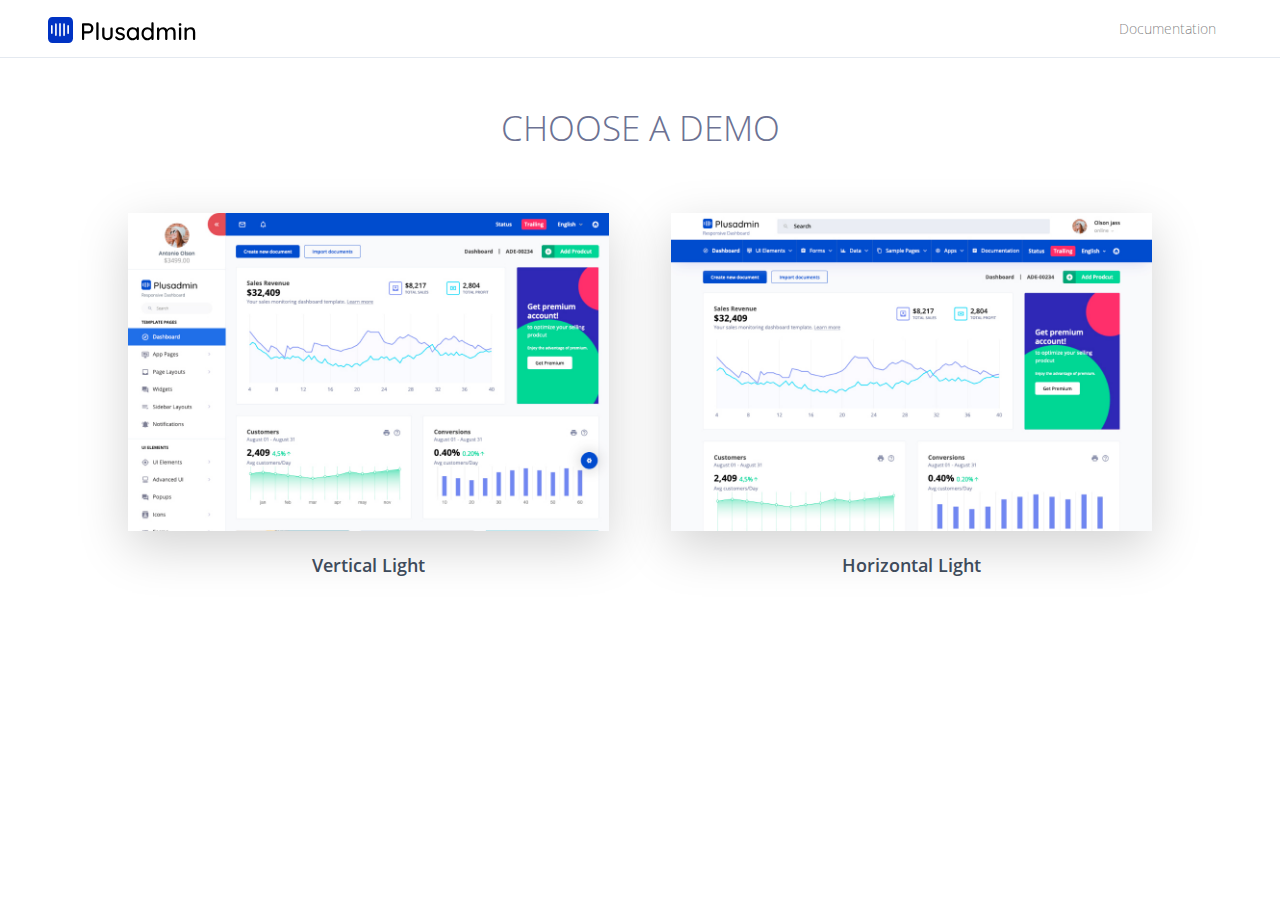
==== index.html @ dcaf89dd "init commit" ====
<!DOCTYPE html>
<html lang="en">
  <head>
    <!-- Required meta tags -->
    <meta charset="utf-8" />
    <meta name="viewport" content="width=device-width, initial-scale=1, shrink-to-fit=no" />
    <title>Plus Admin</title>
    <!-- plugins:css -->
    <link rel="stylesheet" href="assets/vendors/mdi/css/materialdesignicons.min.css">
    <link rel="stylesheet" href="assets/vendors/flag-icon-css/css/flag-icon.min.css">
    <link rel="stylesheet" href="assets/vendors/css/vendor.bundle.base.css">
    <!-- endinject -->
    <!-- Plugin css for this page -->
    <link rel="stylesheet" href="./assets/vendors/font-awesome/css/font-awesome.min.css" />
    <link rel="stylesheet" href="./assets/vendors/bootstrap-datepicker/bootstrap-datepicker.min.css" />
    <!-- End plugin css for this page -->
    <!-- inject:css -->
    <link rel="stylesheet" href="./assets/css/demo_1/style.css" />
    <!-- endinject -->
    <link rel="shortcut icon" href="./assets/images/favicon.png" />
  </head>
  <body>
    <nav class="navbar navbar-expand-lg navbar-index navbar-light border-bottom px-5">
      <a class="navbar-brand" href="#">
        <img class="logo" src="assets/images/logo.svg" alt="Plus Admin" />
      </a>
      <button class="navbar-toggler" type="button" data-toggle="collapse" data-target="#navbarNav" aria-controls="navbarNav" aria-expanded="false" aria-label="Toggle navigation">
        <span class="navbar-toggler-icon"></span>
      </button>
      <div class="collapse navbar-collapse" id="navbarNav">
        <ul class="navbar-nav ml-auto d-flex align-items-center">
          <li class="nav-item">
            <a class="nav-link px-3" href="http://www.bootstrapdash.com/demo/plus/jquery/documentation/documentation.html" target="_blank">Documentation</a>
          </li>
        </ul>
      </div>
    </nav>
    <div class="container">
      <div class="content-wrapper bg-white">
        <div clsss="wrapper">
          <div class="row">
            <div class="col-md-12">
              <h1 class="text-center mb-5 mt-4 font-weight-light text-uppercase text-muted"> Choose a Demo </h1>
            </div>
          </div>
          <div class="row">
            <div class="col-md-6 grid-margin">
              <div class="p-3">
                <a href="./demo_1/index.html" target="_blank" class="text-decoration-none">
                  <img src="./assets/images/screenshots/vertical-light.jpg" alt="default" class="mw-100 mb-4 shadow-lg" />
                  <h4 class="text-dark text-center">Vertical Light</h4>
                </a>
              </div>
            </div>
            <div class="col-md-6 grid-margin">
              <div class="p-3">
                <a href="./demo_2/index.html" target="_blank" class="text-decoration-none">
                  <img src="./assets/images/screenshots/horizontal-light.jpg" alt="horizontal" class="mw-100 mb-4 shadow-lg" />
                  <h4 class="text-dark text-center">Horizontal Light</h4>
                </a>
              </div>
            </div>
          </div>
        </div>
      </div>
    </div>
    <!-- plugins:js -->
    <script src="assets/vendors/js/vendor.bundle.base.js"></script>
    <!-- endinject -->
    <!-- Plugin js for this page -->
    <!-- End plugin js for this page -->
    <!-- inject:js -->
    <script src="assets/js/off-canvas.js"></script>
    <script src="assets/js/hoverable-collapse.js"></script>
    <script src="assets/js/misc.js"></script>
    <script src="assets/js/settings.js"></script>
    <script src="assets/js/todolist.js"></script>
    <!-- endinject -->
    <!-- Custom js for this page -->
    <!-- End custom js for this page -->
  </body>
</html>
---- assets/vendors/flag-icon-css/css/flag-icon.min.css ----
.flag-icon-background{background-size:contain;background-position:50%;background-repeat:no-repeat}.flag-icon{background-size:contain;background-position:50%;background-repeat:no-repeat;position:relative;display:inline-block;width:1.33333333em;line-height:1em}.flag-icon:before{content:"\00a0"}.flag-icon.flag-icon-squared{width:1em}.flag-icon-ad{background-image:url(../flags/4x3/ad.svg)}.flag-icon-ad.flag-icon-squared{background-image:url(../flags/1x1/ad.svg)}.flag-icon-ae{background-image:url(../flags/4x3/ae.svg)}.flag-icon-ae.flag-icon-squared{background-image:url(../flags/1x1/ae.svg)}.flag-icon-af{background-image:url(../flags/4x3/af.svg)}.flag-icon-af.flag-icon-squared{background-image:url(../flags/1x1/af.svg)}.flag-icon-ag{background-image:url(../flags/4x3/ag.svg)}.flag-icon-ag.flag-icon-squared{background-image:url(../flags/1x1/ag.svg)}.flag-icon-ai{background-image:url(../flags/4x3/ai.svg)}.flag-icon-ai.flag-icon-squared{background-image:url(../flags/1x1/ai.svg)}.flag-icon-al{background-image:url(../flags/4x3/al.svg)}.flag-icon-al.flag-icon-squared{background-image:url(../flags/1x1/al.svg)}.flag-icon-am{background-image:url(../flags/4x3/am.svg)}.flag-icon-am.flag-icon-squared{background-image:url(../flags/1x1/am.svg)}.flag-icon-ao{background-image:url(../flags/4x3/ao.svg)}.flag-icon-ao.flag-icon-squared{background-image:url(../flags/1x1/ao.svg)}.flag-icon-aq{background-image:url(../flags/4x3/aq.svg)}.flag-icon-aq.flag-icon-squared{background-image:url(../flags/1x1/aq.svg)}.flag-icon-ar{background-image:url(../flags/4x3/ar.svg)}.flag-icon-ar.flag-icon-squared{background-image:url(../flags/1x1/ar.svg)}.flag-icon-as{background-image:url(../flags/4x3/as.svg)}.flag-icon-as.flag-icon-squared{background-image:url(../flags/1x1/as.svg)}.flag-icon-at{background-image:url(../flags/4x3/at.svg)}.flag-icon-at.flag-icon-squared{background-image:url(../flags/1x1/at.svg)}.flag-icon-au{background-image:url(../flags/4x3/au.svg)}.flag-icon-au.flag-icon-squared{background-image:url(../flags/1x1/au.svg)}.flag-icon-aw{background-image:url(../flags/4x3/aw.svg)}.flag-icon-aw.flag-icon-squared{background-image:url(../flags/1x1/aw.svg)}.flag-icon-ax{background-image:url(../flags/4x3/ax.svg)}.flag-icon-ax.flag-icon-squared{background-image:url(../flags/1x1/ax.svg)}.flag-icon-az{background-image:url(../flags/4x3/az.svg)}.flag-icon-az.flag-icon-squared{background-image:url(../flags/1x1/az.svg)}.flag-icon-ba{background-image:url(../flags/4x3/ba.svg)}.flag-icon-ba.flag-icon-squared{background-image:url(../flags/1x1/ba.svg)}.flag-icon-bb{background-image:url(../flags/4x3/bb.svg)}.flag-icon-bb.flag-icon-squared{background-image:url(../flags/1x1/bb.svg)}.flag-icon-bd{background-image:url(../flags/4x3/bd.svg)}.flag-icon-bd.flag-icon-squared{background-image:url(../flags/1x1/bd.svg)}.flag-icon-be{background-image:url(../flags/4x3/be.svg)}.flag-icon-be.flag-icon-squared{background-image:url(../flags/1x1/be.svg)}.flag-icon-bf{background-image:url(../flags/4x3/bf.svg)}.flag-icon-bf.flag-icon-squared{background-image:url(../flags/1x1/bf.svg)}.flag-icon-bg{background-image:url(../flags/4x3/bg.svg)}.flag-icon-bg.flag-icon-squared{background-image:url(../flags/1x1/bg.svg)}.flag-icon-bh{background-image:url(../flags/4x3/bh.svg)}.flag-icon-bh.flag-icon-squared{background-image:url(../flags/1x1/bh.svg)}.flag-icon-bi{background-image:url(../flags/4x3/bi.svg)}.flag-icon-bi.flag-icon-squared{background-image:url(../flags/1x1/bi.svg)}.flag-icon-bj{background-image:url(../flags/4x3/bj.svg)}.flag-icon-bj.flag-icon-squared{background-image:url(../flags/1x1/bj.svg)}.flag-icon-bl{background-image:url(../flags/4x3/bl.svg)}.flag-icon-bl.flag-icon-squared{background-image:url(../flags/1x1/bl.svg)}.flag-icon-bm{background-image:url(../flags/4x3/bm.svg)}.flag-icon-bm.flag-icon-squared{background-image:url(../flags/1x1/bm.svg)}.flag-icon-bn{background-image:url(../flags/4x3/bn.svg)}.flag-icon-bn.flag-icon-squared{background-image:url(../flags/1x1/bn.svg)}.flag-icon-bo{background-image:url(../flags/4x3/bo.svg)}.flag-icon-bo.flag-icon-squared{background-image:url(../flags/1x1/bo.svg)}.flag-icon-bq{background-image:url(../flags/4x3/bq.svg)}.flag-icon-bq.flag-icon-squared{background-image:url(../flags/1x1/bq.svg)}.flag-icon-br{background-image:url(../flags/4x3/br.svg)}.flag-icon-br.flag-icon-squared{background-image:url(../flags/1x1/br.svg)}.flag-icon-bs{background-image:url(../flags/4x3/bs.svg)}.flag-icon-bs.flag-icon-squared{background-image:url(../flags/1x1/bs.svg)}.flag-icon-bt{background-image:url(../flags/4x3/bt.svg)}.flag-icon-bt.flag-icon-squared{background-image:url(../flags/1x1/bt.svg)}.flag-icon-bv{background-image:url(../flags/4x3/bv.svg)}.flag-icon-bv.flag-icon-squared{background-image:url(../flags/1x1/bv.svg)}.flag-icon-bw{background-image:url(../flags/4x3/bw.svg)}.flag-icon-bw.flag-icon-squared{background-image:url(../flags/1x1/bw.svg)}.flag-icon-by{background-image:url(../flags/4x3/by.svg)}.flag-icon-by.flag-icon-squared{background-image:url(../flags/1x1/by.svg)}.flag-icon-bz{background-image:url(../flags/4x3/bz.svg)}.flag-icon-bz.flag-icon-squared{background-image:url(../flags/1x1/bz.svg)}.flag-icon-ca{background-image:url(../flags/4x3/ca.svg)}.flag-icon-ca.flag-icon-squared{background-image:url(../flags/1x1/ca.svg)}.flag-icon-cc{background-image:url(../flags/4x3/cc.svg)}.flag-icon-cc.flag-icon-squared{background-image:url(../flags/1x1/cc.svg)}.flag-icon-cd{background-image:url(../flags/4x3/cd.svg)}.flag-icon-cd.flag-icon-squared{background-image:url(../flags/1x1/cd.svg)}.flag-icon-cf{background-image:url(../flags/4x3/cf.svg)}.flag-icon-cf.flag-icon-squared{background-image:url(../flags/1x1/cf.svg)}.flag-icon-cg{background-image:url(../flags/4x3/cg.svg)}.flag-icon-cg.flag-icon-squared{background-image:url(../flags/1x1/cg.svg)}.flag-icon-ch{background-image:url(../flags/4x3/ch.svg)}.flag-icon-ch.flag-icon-squared{background-image:url(../flags/1x1/ch.svg)}.flag-icon-ci{background-image:url(../flags/4x3/ci.svg)}.flag-icon-ci.flag-icon-squared{background-image:url(../flags/1x1/ci.svg)}.flag-icon-ck{background-image:url(../flags/4x3/ck.svg)}.flag-icon-ck.flag-icon-squared{background-image:url(../flags/1x1/ck.svg)}.flag-icon-cl{background-image:url(../flags/4x3/cl.svg)}.flag-icon-cl.flag-icon-squared{background-image:url(../flags/1x1/cl.svg)}.flag-icon-cm{background-image:url(../flags/4x3/cm.svg)}.flag-icon-cm.flag-icon-squared{background-image:url(../flags/1x1/cm.svg)}.flag-icon-cn{background-image:url(../flags/4x3/cn.svg)}.flag-icon-cn.flag-icon-squared{background-image:url(../flags/1x1/cn.svg)}.flag-icon-co{background-image:url(../flags/4x3/co.svg)}.flag-icon-co.flag-icon-squared{background-image:url(../flags/1x1/co.svg)}.flag-icon-cr{background-image:url(../flags/4x3/cr.svg)}.flag-icon-cr.flag-icon-squared{background-image:url(../flags/1x1/cr.svg)}.flag-icon-cu{background-image:url(../flags/4x3/cu.svg)}.flag-icon-cu.flag-icon-squared{background-image:url(../flags/1x1/cu.svg)}.flag-icon-cv{background-image:url(../flags/4x3/cv.svg)}.flag-icon-cv.flag-icon-squared{background-image:url(../flags/1x1/cv.svg)}.flag-icon-cw{background-image:url(../flags/4x3/cw.svg)}.flag-icon-cw.flag-icon-squared{background-image:url(../flags/1x1/cw.svg)}.flag-icon-cx{background-image:url(../flags/4x3/cx.svg)}.flag-icon-cx.flag-icon-squared{background-image:url(../flags/1x1/cx.svg)}.flag-icon-cy{background-image:url(../flags/4x3/cy.svg)}.flag-icon-cy.flag-icon-squared{background-image:url(../flags/1x1/cy.svg)}.flag-icon-cz{background-image:url(../flags/4x3/cz.svg)}.flag-icon-cz.flag-icon-squared{background-image:url(../flags/1x1/cz.svg)}.flag-icon-de{background-image:url(../flags/4x3/de.svg)}.flag-icon-de.flag-icon-squared{background-image:url(../flags/1x1/de.svg)}.flag-icon-dj{background-image:url(../flags/4x3/dj.svg)}.flag-icon-dj.flag-icon-squared{background-image:url(../flags/1x1/dj.svg)}.flag-icon-dk{background-image:url(../flags/4x3/dk.svg)}.flag-icon-dk.flag-icon-squared{background-image:url(../flags/1x1/dk.svg)}.flag-icon-dm{background-image:url(../flags/4x3/dm.svg)}.flag-icon-dm.flag-icon-squared{background-image:url(../flags/1x1/dm.svg)}.flag-icon-do{background-image:url(../flags/4x3/do.svg)}.flag-icon-do.flag-icon-squared{background-image:url(../flags/1x1/do.svg)}.flag-icon-dz{background-image:url(../flags/4x3/dz.svg)}.flag-icon-dz.flag-icon-squared{background-image:url(../flags/1x1/dz.svg)}.flag-icon-ec{background-image:url(../flags/4x3/ec.svg)}.flag-icon-ec.flag-icon-squared{background-image:url(../flags/1x1/ec.svg)}.flag-icon-ee{background-image:url(../flags/4x3/ee.svg)}.flag-icon-ee.flag-icon-squared{background-image:url(../flags/1x1/ee.svg)}.flag-icon-eg{background-image:url(../flags/4x3/eg.svg)}.flag-icon-eg.flag-icon-squared{background-image:url(../flags/1x1/eg.svg)}.flag-icon-eh{background-image:url(../flags/4x3/eh.svg)}.flag-icon-eh.flag-icon-squared{background-image:url(../flags/1x1/eh.svg)}.flag-icon-er{background-image:url(../flags/4x3/er.svg)}.flag-icon-er.flag-icon-squared{background-image:url(../flags/1x1/er.svg)}.flag-icon-es{background-image:url(../flags/4x3/es.svg)}.flag-icon-es.flag-icon-squared{background-image:url(../flags/1x1/es.svg)}.flag-icon-et{background-image:url(../flags/4x3/et.svg)}.flag-icon-et.flag-icon-squared{background-image:url(../flags/1x1/et.svg)}.flag-icon-fi{background-image:url(../flags/4x3/fi.svg)}.flag-icon-fi.flag-icon-squared{background-image:url(../flags/1x1/fi.svg)}.flag-icon-fj{background-image:url(../flags/4x3/fj.svg)}.flag-icon-fj.flag-icon-squared{background-image:url(../flags/1x1/fj.svg)}.flag-icon-fk{background-image:url(../flags/4x3/fk.svg)}.flag-icon-fk.flag-icon-squared{background-image:url(../flags/1x1/fk.svg)}.flag-icon-fm{background-image:url(../flags/4x3/fm.svg)}.flag-icon-fm.flag-icon-squared{background-image:url(../flags/1x1/fm.svg)}.flag-icon-fo{background-image:url(../flags/4x3/fo.svg)}.flag-icon-fo.flag-icon-squared{background-image:url(../flags/1x1/fo.svg)}.flag-icon-fr{background-image:url(../flags/4x3/fr.svg)}.flag-icon-fr.flag-icon-squared{background-image:url(../flags/1x1/fr.svg)}.flag-icon-ga{background-image:url(../flags/4x3/ga.svg)}.flag-icon-ga.flag-icon-squared{background-image:url(../flags/1x1/ga.svg)}.flag-icon-gb{background-image:url(../flags/4x3/gb.svg)}.flag-icon-gb.flag-icon-squared{background-image:url(../flags/1x1/gb.svg)}.flag-icon-gd{background-image:url(../flags/4x3/gd.svg)}.flag-icon-gd.flag-icon-squared{background-image:url(../flags/1x1/gd.svg)}.flag-icon-ge{background-image:url(../flags/4x3/ge.svg)}.flag-icon-ge.flag-icon-squared{background-image:url(../flags/1x1/ge.svg)}.flag-icon-gf{background-image:url(../flags/4x3/gf.svg)}.flag-icon-gf.flag-icon-squared{background-image:url(../flags/1x1/gf.svg)}.flag-icon-gg{background-image:url(../flags/4x3/gg.svg)}.flag-icon-gg.flag-icon-squared{background-image:url(../flags/1x1/gg.svg)}.flag-icon-gh{background-image:url(../flags/4x3/gh.svg)}.flag-icon-gh.flag-icon-squared{background-image:url(../flags/1x1/gh.svg)}.flag-icon-gi{background-image:url(../flags/4x3/gi.svg)}.flag-icon-gi.flag-icon-squared{background-image:url(../flags/1x1/gi.svg)}.flag-icon-gl{background-image:url(../flags/4x3/gl.svg)}.flag-icon-gl.flag-icon-squared{background-image:url(../flags/1x1/gl.svg)}.flag-icon-gm{background-image:url(../flags/4x3/gm.svg)}.flag-icon-gm.flag-icon-squared{background-image:url(../flags/1x1/gm.svg)}.flag-icon-gn{background-image:url(../flags/4x3/gn.svg)}.flag-icon-gn.flag-icon-squared{background-image:url(../flags/1x1/gn.svg)}.flag-icon-gp{background-image:url(../flags/4x3/gp.svg)}.flag-icon-gp.flag-icon-squared{background-image:url(../flags/1x1/gp.svg)}.flag-icon-gq{background-image:url(../flags/4x3/gq.svg)}.flag-icon-gq.flag-icon-squared{background-image:url(../flags/1x1/gq.svg)}.flag-icon-gr{background-image:url(../flags/4x3/gr.svg)}.flag-icon-gr.flag-icon-squared{background-image:url(../flags/1x1/gr.svg)}.flag-icon-gs{background-image:url(../flags/4x3/gs.svg)}.flag-icon-gs.flag-icon-squared{background-image:url(../flags/1x1/gs.svg)}.flag-icon-gt{background-image:url(../flags/4x3/gt.svg)}.flag-icon-gt.flag-icon-squared{background-image:url(../flags/1x1/gt.svg)}.flag-icon-gu{background-image:url(../flags/4x3/gu.svg)}.flag-icon-gu.flag-icon-squared{background-image:url(../flags/1x1/gu.svg)}.flag-icon-gw{background-image:url(../flags/4x3/gw.svg)}.flag-icon-gw.flag-icon-squared{background-image:url(../flags/1x1/gw.svg)}.flag-icon-gy{background-image:url(../flags/4x3/gy.svg)}.flag-icon-gy.flag-icon-squared{background-image:url(../flags/1x1/gy.svg)}.flag-icon-hk{background-image:url(../flags/4x3/hk.svg)}.flag-icon-hk.flag-icon-squared{background-image:url(../flags/1x1/hk.svg)}.flag-icon-hm{background-image:url(../flags/4x3/hm.svg)}.flag-icon-hm.flag-icon-squared{background-image:url(../flags/1x1/hm.svg)}.flag-icon-hn{background-image:url(../flags/4x3/hn.svg)}.flag-icon-hn.flag-icon-squared{background-image:url(../flags/1x1/hn.svg)}.flag-icon-hr{background-image:url(../flags/4x3/hr.svg)}.flag-icon-hr.flag-icon-squared{background-image:url(../flags/1x1/hr.svg)}.flag-icon-ht{background-image:url(../flags/4x3/ht.svg)}.flag-icon-ht.flag-icon-squared{background-image:url(../flags/1x1/ht.svg)}.flag-icon-hu{background-image:url(../flags/4x3/hu.svg)}.flag-icon-hu.flag-icon-squared{background-image:url(../flags/1x1/hu.svg)}.flag-icon-id{background-image:url(../flags/4x3/id.svg)}.flag-icon-id.flag-icon-squared{background-image:url(../flags/1x1/id.svg)}.flag-icon-ie{background-image:url(../flags/4x3/ie.svg)}.flag-icon-ie.flag-icon-squared{background-image:url(../flags/1x1/ie.svg)}.flag-icon-il{background-image:url(../flags/4x3/il.svg)}.flag-icon-il.flag-icon-squared{background-image:url(../flags/1x1/il.svg)}.flag-icon-im{background-image:url(../flags/4x3/im.svg)}.flag-icon-im.flag-icon-squared{background-image:url(../flags/1x1/im.svg)}.flag-icon-in{background-image:url(../flags/4x3/in.svg)}.flag-icon-in.flag-icon-squared{background-image:url(../flags/1x1/in.svg)}.flag-icon-io{background-image:url(../flags/4x3/io.svg)}.flag-icon-io.flag-icon-squared{background-image:url(../flags/1x1/io.svg)}.flag-icon-iq{background-image:url(../flags/4x3/iq.svg)}.flag-icon-iq.flag-icon-squared{background-image:url(../flags/1x1/iq.svg)}.flag-icon-ir{background-image:url(../flags/4x3/ir.svg)}.flag-icon-ir.flag-icon-squared{background-image:url(../flags/1x1/ir.svg)}.flag-icon-is{background-image:url(../flags/4x3/is.svg)}.flag-icon-is.flag-icon-squared{background-image:url(../flags/1x1/is.svg)}.flag-icon-it{background-image:url(../flags/4x3/it.svg)}.flag-icon-it.flag-icon-squared{background-image:url(../flags/1x1/it.svg)}.flag-icon-je{background-image:url(../flags/4x3/je.svg)}.flag-icon-je.flag-icon-squared{background-image:url(../flags/1x1/je.svg)}.flag-icon-jm{background-image:url(../flags/4x3/jm.svg)}.flag-icon-jm.flag-icon-squared{background-image:url(../flags/1x1/jm.svg)}.flag-icon-jo{background-image:url(../flags/4x3/jo.svg)}.flag-icon-jo.flag-icon-squared{background-image:url(../flags/1x1/jo.svg)}.flag-icon-jp{background-image:url(../flags/4x3/jp.svg)}.flag-icon-jp.flag-icon-squared{background-image:url(../flags/1x1/jp.svg)}.flag-icon-ke{background-image:url(../flags/4x3/ke.svg)}.flag-icon-ke.flag-icon-squared{background-image:url(../flags/1x1/ke.svg)}.flag-icon-kg{background-image:url(../flags/4x3/kg.svg)}.flag-icon-kg.flag-icon-squared{background-image:url(../flags/1x1/kg.svg)}.flag-icon-kh{background-image:url(../flags/4x3/kh.svg)}.flag-icon-kh.flag-icon-squared{background-image:url(../flags/1x1/kh.svg)}.flag-icon-ki{background-image:url(../flags/4x3/ki.svg)}.flag-icon-ki.flag-icon-squared{background-image:url(../flags/1x1/ki.svg)}.flag-icon-km{background-image:url(../flags/4x3/km.svg)}.flag-icon-km.flag-icon-squared{background-image:url(../flags/1x1/km.svg)}.flag-icon-kn{background-image:url(../flags/4x3/kn.svg)}.flag-icon-kn.flag-icon-squared{background-image:url(../flags/1x1/kn.svg)}.flag-icon-kp{background-image:url(../flags/4x3/kp.svg)}.flag-icon-kp.flag-icon-squared{background-image:url(../flags/1x1/kp.svg)}.flag-icon-kr{background-image:url(../flags/4x3/kr.svg)}.flag-icon-kr.flag-icon-squared{background-image:url(../flags/1x1/kr.svg)}.flag-icon-kw{background-image:url(../flags/4x3/kw.svg)}.flag-icon-kw.flag-icon-squared{background-image:url(../flags/1x1/kw.svg)}.flag-icon-ky{background-image:url(../flags/4x3/ky.svg)}.flag-icon-ky.flag-icon-squared{background-image:url(../flags/1x1/ky.svg)}.flag-icon-kz{background-image:url(../flags/4x3/kz.svg)}.flag-icon-kz.flag-icon-squared{background-image:url(../flags/1x1/kz.svg)}.flag-icon-la{background-image:url(../flags/4x3/la.svg)}.flag-icon-la.flag-icon-squared{background-image:url(../flags/1x1/la.svg)}.flag-icon-lb{background-image:url(../flags/4x3/lb.svg)}.flag-icon-lb.flag-icon-squared{background-image:url(../flags/1x1/lb.svg)}.flag-icon-lc{background-image:url(../flags/4x3/lc.svg)}.flag-icon-lc.flag-icon-squared{background-image:url(../flags/1x1/lc.svg)}.flag-icon-li{background-image:url(../flags/4x3/li.svg)}.flag-icon-li.flag-icon-squared{background-image:url(../flags/1x1/li.svg)}.flag-icon-lk{background-image:url(../flags/4x3/lk.svg)}.flag-icon-lk.flag-icon-squared{background-image:url(../flags/1x1/lk.svg)}.flag-icon-lr{background-image:url(../flags/4x3/lr.svg)}.flag-icon-lr.flag-icon-squared{background-image:url(../flags/1x1/lr.svg)}.flag-icon-ls{background-image:url(../flags/4x3/ls.svg)}.flag-icon-ls.flag-icon-squared{background-image:url(../flags/1x1/ls.svg)}.flag-icon-lt{background-image:url(../flags/4x3/lt.svg)}.flag-icon-lt.flag-icon-squared{background-image:url(../flags/1x1/lt.svg)}.flag-icon-lu{background-image:url(../flags/4x3/lu.svg)}.flag-icon-lu.flag-icon-squared{background-image:url(../flags/1x1/lu.svg)}.flag-icon-lv{background-image:url(../flags/4x3/lv.svg)}.flag-icon-lv.flag-icon-squared{background-image:url(../flags/1x1/lv.svg)}.flag-icon-ly{background-image:url(../flags/4x3/ly.svg)}.flag-icon-ly.flag-icon-squared{background-image:url(../flags/1x1/ly.svg)}.flag-icon-ma{background-image:url(../flags/4x3/ma.svg)}.flag-icon-ma.flag-icon-squared{background-image:url(../flags/1x1/ma.svg)}.flag-icon-mc{background-image:url(../flags/4x3/mc.svg)}.flag-icon-mc.flag-icon-squared{background-image:url(../flags/1x1/mc.svg)}.flag-icon-md{background-image:url(../flags/4x3/md.svg)}.flag-icon-md.flag-icon-squared{background-image:url(../flags/1x1/md.svg)}.flag-icon-me{background-image:url(../flags/4x3/me.svg)}.flag-icon-me.flag-icon-squared{background-image:url(../flags/1x1/me.svg)}.flag-icon-mf{background-image:url(../flags/4x3/mf.svg)}.flag-icon-mf.flag-icon-squared{background-image:url(../flags/1x1/mf.svg)}.flag-icon-mg{background-image:url(../flags/4x3/mg.svg)}.flag-icon-mg.flag-icon-squared{background-image:url(../flags/1x1/mg.svg)}.flag-icon-mh{background-image:url(../flags/4x3/mh.svg)}.flag-icon-mh.flag-icon-squared{background-image:url(../flags/1x1/mh.svg)}.flag-icon-mk{background-image:url(../flags/4x3/mk.svg)}.flag-icon-mk.flag-icon-squared{background-image:url(../flags/1x1/mk.svg)}.flag-icon-ml{background-image:url(../flags/4x3/ml.svg)}.flag-icon-ml.flag-icon-squared{background-image:url(../flags/1x1/ml.svg)}.flag-icon-mm{background-image:url(../flags/4x3/mm.svg)}.flag-icon-mm.flag-icon-squared{background-image:url(../flags/1x1/mm.svg)}.flag-icon-mn{background-image:url(../flags/4x3/mn.svg)}.flag-icon-mn.flag-icon-squared{background-image:url(../flags/1x1/mn.svg)}.flag-icon-mo{background-image:url(../flags/4x3/mo.svg)}.flag-icon-mo.flag-icon-squared{background-image:url(../flags/1x1/mo.svg)}.flag-icon-mp{background-image:url(../flags/4x3/mp.svg)}.flag-icon-mp.flag-icon-squared{background-image:url(../flags/1x1/mp.svg)}.flag-icon-mq{background-image:url(../flags/4x3/mq.svg)}.flag-icon-mq.flag-icon-squared{background-image:url(../flags/1x1/mq.svg)}.flag-icon-mr{background-image:url(../flags/4x3/mr.svg)}.flag-icon-mr.flag-icon-squared{background-image:url(../flags/1x1/mr.svg)}.flag-icon-ms{background-image:url(../flags/4x3/ms.svg)}.flag-icon-ms.flag-icon-squared{background-image:url(../flags/1x1/ms.svg)}.flag-icon-mt{background-image:url(../flags/4x3/mt.svg)}.flag-icon-mt.flag-icon-squared{background-image:url(../flags/1x1/mt.svg)}.flag-icon-mu{background-image:url(../flags/4x3/mu.svg)}.flag-icon-mu.flag-icon-squared{background-image:url(../flags/1x1/mu.svg)}.flag-icon-mv{background-image:url(../flags/4x3/mv.svg)}.flag-icon-mv.flag-icon-squared{background-image:url(../flags/1x1/mv.svg)}.flag-icon-mw{background-image:url(../flags/4x3/mw.svg)}.flag-icon-mw.flag-icon-squared{background-image:url(../flags/1x1/mw.svg)}.flag-icon-mx{background-image:url(../flags/4x3/mx.svg)}.flag-icon-mx.flag-icon-squared{background-image:url(../flags/1x1/mx.svg)}.flag-icon-my{background-image:url(../flags/4x3/my.svg)}.flag-icon-my.flag-icon-squared{background-image:url(../flags/1x1/my.svg)}.flag-icon-mz{background-image:url(../flags/4x3/mz.svg)}.flag-icon-mz.flag-icon-squared{background-image:url(../flags/1x1/mz.svg)}.flag-icon-na{background-image:url(../flags/4x3/na.svg)}.flag-icon-na.flag-icon-squared{background-image:url(../flags/1x1/na.svg)}.flag-icon-nc{background-image:url(../flags/4x3/nc.svg)}.flag-icon-nc.flag-icon-squared{background-image:url(../flags/1x1/nc.svg)}.flag-icon-ne{background-image:url(../flags/4x3/ne.svg)}.flag-icon-ne.flag-icon-squared{background-image:url(../flags/1x1/ne.svg)}.flag-icon-nf{background-image:url(../flags/4x3/nf.svg)}.flag-icon-nf.flag-icon-squared{background-image:url(../flags/1x1/nf.svg)}.flag-icon-ng{background-image:url(../flags/4x3/ng.svg)}.flag-icon-ng.flag-icon-squared{background-image:url(../flags/1x1/ng.svg)}.flag-icon-ni{background-image:url(../flags/4x3/ni.svg)}.flag-icon-ni.flag-icon-squared{background-image:url(../flags/1x1/ni.svg)}.flag-icon-nl{background-image:url(../flags/4x3/nl.svg)}.flag-icon-nl.flag-icon-squared{background-image:url(../flags/1x1/nl.svg)}.flag-icon-no{background-image:url(../flags/4x3/no.svg)}.flag-icon-no.flag-icon-squared{background-image:url(../flags/1x1/no.svg)}.flag-icon-np{background-image:url(../flags/4x3/np.svg)}.flag-icon-np.flag-icon-squared{background-image:url(../flags/1x1/np.svg)}.flag-icon-nr{background-image:url(../flags/4x3/nr.svg)}.flag-icon-nr.flag-icon-squared{background-image:url(../flags/1x1/nr.svg)}.flag-icon-nu{background-image:url(../flags/4x3/nu.svg)}.flag-icon-nu.flag-icon-squared{background-image:url(../flags/1x1/nu.svg)}.flag-icon-nz{background-image:url(../flags/4x3/nz.svg)}.flag-icon-nz.flag-icon-squared{background-image:url(../flags/1x1/nz.svg)}.flag-icon-om{background-image:url(../flags/4x3/om.svg)}.flag-icon-om.flag-icon-squared{background-image:url(../flags/1x1/om.svg)}.flag-icon-pa{background-image:url(../flags/4x3/pa.svg)}.flag-icon-pa.flag-icon-squared{background-image:url(../flags/1x1/pa.svg)}.flag-icon-pe{background-image:url(../flags/4x3/pe.svg)}.flag-icon-pe.flag-icon-squared{background-image:url(../flags/1x1/pe.svg)}.flag-icon-pf{background-image:url(../flags/4x3/pf.svg)}.flag-icon-pf.flag-icon-squared{background-image:url(../flags/1x1/pf.svg)}.flag-icon-pg{background-image:url(../flags/4x3/pg.svg)}.flag-icon-pg.flag-icon-squared{background-image:url(../flags/1x1/pg.svg)}.flag-icon-ph{background-image:url(../flags/4x3/ph.svg)}.flag-icon-ph.flag-icon-squared{background-image:url(../flags/1x1/ph.svg)}.flag-icon-pk{background-image:url(../flags/4x3/pk.svg)}.flag-icon-pk.flag-icon-squared{background-image:url(../flags/1x1/pk.svg)}.flag-icon-pl{background-image:url(../flags/4x3/pl.svg)}.flag-icon-pl.flag-icon-squared{background-image:url(../flags/1x1/pl.svg)}.flag-icon-pm{background-image:url(../flags/4x3/pm.svg)}.flag-icon-pm.flag-icon-squared{background-image:url(../flags/1x1/pm.svg)}.flag-icon-pn{background-image:url(../flags/4x3/pn.svg)}.flag-icon-pn.flag-icon-squared{background-image:url(../flags/1x1/pn.svg)}.flag-icon-pr{background-image:url(../flags/4x3/pr.svg)}.flag-icon-pr.flag-icon-squared{background-image:url(../flags/1x1/pr.svg)}.flag-icon-ps{background-image:url(../flags/4x3/ps.svg)}.flag-icon-ps.flag-icon-squared{background-image:url(../flags/1x1/ps.svg)}.flag-icon-pt{background-image:url(../flags/4x3/pt.svg)}.flag-icon-pt.flag-icon-squared{background-image:url(../flags/1x1/pt.svg)}.flag-icon-pw{background-image:url(../flags/4x3/pw.svg)}.flag-icon-pw.flag-icon-squared{background-image:url(../flags/1x1/pw.svg)}.flag-icon-py{background-image:url(../flags/4x3/py.svg)}.flag-icon-py.flag-icon-squared{background-image:url(../flags/1x1/py.svg)}.flag-icon-qa{background-image:url(../flags/4x3/qa.svg)}.flag-icon-qa.flag-icon-squared{background-image:url(../flags/1x1/qa.svg)}.flag-icon-re{background-image:url(../flags/4x3/re.svg)}.flag-icon-re.flag-icon-squared{background-image:url(../flags/1x1/re.svg)}.flag-icon-ro{background-image:url(../flags/4x3/ro.svg)}.flag-icon-ro.flag-icon-squared{background-image:url(../flags/1x1/ro.svg)}.flag-icon-rs{background-image:url(../flags/4x3/rs.svg)}.flag-icon-rs.flag-icon-squared{background-image:url(../flags/1x1/rs.svg)}.flag-icon-ru{background-image:url(../flags/4x3/ru.svg)}.flag-icon-ru.flag-icon-squared{background-image:url(../flags/1x1/ru.svg)}.flag-icon-rw{background-image:url(../flags/4x3/rw.svg)}.flag-icon-rw.flag-icon-squared{background-image:url(../flags/1x1/rw.svg)}.flag-icon-sa{background-image:url(../flags/4x3/sa.svg)}.flag-icon-sa.flag-icon-squared{background-image:url(../flags/1x1/sa.svg)}.flag-icon-sb{background-image:url(../flags/4x3/sb.svg)}.flag-icon-sb.flag-icon-squared{background-image:url(../flags/1x1/sb.svg)}.flag-icon-sc{background-image:url(../flags/4x3/sc.svg)}.flag-icon-sc.flag-icon-squared{background-image:url(../flags/1x1/sc.svg)}.flag-icon-sd{background-image:url(../flags/4x3/sd.svg)}.flag-icon-sd.flag-icon-squared{background-image:url(../flags/1x1/sd.svg)}.flag-icon-se{background-image:url(../flags/4x3/se.svg)}.flag-icon-se.flag-icon-squared{background-image:url(../flags/1x1/se.svg)}.flag-icon-sg{background-image:url(../flags/4x3/sg.svg)}.flag-icon-sg.flag-icon-squared{background-image:url(../flags/1x1/sg.svg)}.flag-icon-sh{background-image:url(../flags/4x3/sh.svg)}.flag-icon-sh.flag-icon-squared{background-image:url(../flags/1x1/sh.svg)}.flag-icon-si{background-image:url(../flags/4x3/si.svg)}.flag-icon-si.flag-icon-squared{background-image:url(../flags/1x1/si.svg)}.flag-icon-sj{background-image:url(../flags/4x3/sj.svg)}.flag-icon-sj.flag-icon-squared{background-image:url(../flags/1x1/sj.svg)}.flag-icon-sk{background-image:url(../flags/4x3/sk.svg)}.flag-icon-sk.flag-icon-squared{background-image:url(../flags/1x1/sk.svg)}.flag-icon-sl{background-image:url(../flags/4x3/sl.svg)}.flag-icon-sl.flag-icon-squared{background-image:url(../flags/1x1/sl.svg)}.flag-icon-sm{background-image:url(../flags/4x3/sm.svg)}.flag-icon-sm.flag-icon-squared{background-image:url(../flags/1x1/sm.svg)}.flag-icon-sn{background-image:url(../flags/4x3/sn.svg)}.flag-icon-sn.flag-icon-squared{background-image:url(../flags/1x1/sn.svg)}.flag-icon-so{background-image:url(../flags/4x3/so.svg)}.flag-icon-so.flag-icon-squared{background-image:url(../flags/1x1/so.svg)}.flag-icon-sr{background-image:url(../flags/4x3/sr.svg)}.flag-icon-sr.flag-icon-squared{background-image:url(../flags/1x1/sr.svg)}.flag-icon-ss{background-image:url(../flags/4x3/ss.svg)}.flag-icon-ss.flag-icon-squared{background-image:url(../flags/1x1/ss.svg)}.flag-icon-st{background-image:url(../flags/4x3/st.svg)}.flag-icon-st.flag-icon-squared{background-image:url(../flags/1x1/st.svg)}.flag-icon-sv{background-image:url(../flags/4x3/sv.svg)}.flag-icon-sv.flag-icon-squared{background-image:url(../flags/1x1/sv.svg)}.flag-icon-sx{background-image:url(../flags/4x3/sx.svg)}.flag-icon-sx.flag-icon-squared{background-image:url(../flags/1x1/sx.svg)}.flag-icon-sy{background-image:url(../flags/4x3/sy.svg)}.flag-icon-sy.flag-icon-squared{background-image:url(../flags/1x1/sy.svg)}.flag-icon-sz{background-image:url(../flags/4x3/sz.svg)}.flag-icon-sz.flag-icon-squared{background-image:url(../flags/1x1/sz.svg)}.flag-icon-tc{background-image:url(../flags/4x3/tc.svg)}.flag-icon-tc.flag-icon-squared{background-image:url(../flags/1x1/tc.svg)}.flag-icon-td{background-image:url(../flags/4x3/td.svg)}.flag-icon-td.flag-icon-squared{background-image:url(../flags/1x1/td.svg)}.flag-icon-tf{background-image:url(../flags/4x3/tf.svg)}.flag-icon-tf.flag-icon-squared{background-image:url(../flags/1x1/tf.svg)}.flag-icon-tg{background-image:url(../flags/4x3/tg.svg)}.flag-icon-tg.flag-icon-squared{background-image:url(../flags/1x1/tg.svg)}.flag-icon-th{background-image:url(../flags/4x3/th.svg)}.flag-icon-th.flag-icon-squared{background-image:url(../flags/1x1/th.svg)}.flag-icon-tj{background-image:url(../flags/4x3/tj.svg)}.flag-icon-tj.flag-icon-squared{background-image:url(../flags/1x1/tj.svg)}.flag-icon-tk{background-image:url(../flags/4x3/tk.svg)}.flag-icon-tk.flag-icon-squared{background-image:url(../flags/1x1/tk.svg)}.flag-icon-tl{background-image:url(../flags/4x3/tl.svg)}.flag-icon-tl.flag-icon-squared{background-image:url(../flags/1x1/tl.svg)}.flag-icon-tm{background-image:url(../flags/4x3/tm.svg)}.flag-icon-tm.flag-icon-squared{background-image:url(../flags/1x1/tm.svg)}.flag-icon-tn{background-image:url(../flags/4x3/tn.svg)}.flag-icon-tn.flag-icon-squared{background-image:url(../flags/1x1/tn.svg)}.flag-icon-to{background-image:url(../flags/4x3/to.svg)}.flag-icon-to.flag-icon-squared{background-image:url(../flags/1x1/to.svg)}.flag-icon-tr{background-image:url(../flags/4x3/tr.svg)}.flag-icon-tr.flag-icon-squared{background-image:url(../flags/1x1/tr.svg)}.flag-icon-tt{background-image:url(../flags/4x3/tt.svg)}.flag-icon-tt.flag-icon-squared{background-image:url(../flags/1x1/tt.svg)}.flag-icon-tv{background-image:url(../flags/4x3/tv.svg)}.flag-icon-tv.flag-icon-squared{background-image:url(../flags/1x1/tv.svg)}.flag-icon-tw{background-image:url(../flags/4x3/tw.svg)}.flag-icon-tw.flag-icon-squared{background-image:url(../flags/1x1/tw.svg)}.flag-icon-tz{background-image:url(../flags/4x3/tz.svg)}.flag-icon-tz.flag-icon-squared{background-image:url(../flags/1x1/tz.svg)}.flag-icon-ua{background-image:url(../flags/4x3/ua.svg)}.flag-icon-ua.flag-icon-squared{background-image:url(../flags/1x1/ua.svg)}.flag-icon-ug{background-image:url(../flags/4x3/ug.svg)}.flag-icon-ug.flag-icon-squared{background-image:url(../flags/1x1/ug.svg)}.flag-icon-um{background-image:url(../flags/4x3/um.svg)}.flag-icon-um.flag-icon-squared{background-image:url(../flags/1x1/um.svg)}.flag-icon-us{background-image:url(../flags/4x3/us.svg)}.flag-icon-us.flag-icon-squared{background-image:url(../flags/1x1/us.svg)}.flag-icon-uy{background-image:url(../flags/4x3/uy.svg)}.flag-icon-uy.flag-icon-squared{background-image:url(../flags/1x1/uy.svg)}.flag-icon-uz{background-image:url(../flags/4x3/uz.svg)}.flag-icon-uz.flag-icon-squared{background-image:url(../flags/1x1/uz.svg)}.flag-icon-va{background-image:url(../flags/4x3/va.svg)}.flag-icon-va.flag-icon-squared{background-image:url(../flags/1x1/va.svg)}.flag-icon-vc{background-image:url(../flags/4x3/vc.svg)}.flag-icon-vc.flag-icon-squared{background-image:url(../flags/1x1/vc.svg)}.flag-icon-ve{background-image:url(../flags/4x3/ve.svg)}.flag-icon-ve.flag-icon-squared{background-image:url(../flags/1x1/ve.svg)}.flag-icon-vg{background-image:url(../flags/4x3/vg.svg)}.flag-icon-vg.flag-icon-squared{background-image:url(../flags/1x1/vg.svg)}.flag-icon-vi{background-image:url(../flags/4x3/vi.svg)}.flag-icon-vi.flag-icon-squared{background-image:url(../flags/1x1/vi.svg)}.flag-icon-vn{background-image:url(../flags/4x3/vn.svg)}.flag-icon-vn.flag-icon-squared{background-image:url(../flags/1x1/vn.svg)}.flag-icon-vu{background-image:url(../flags/4x3/vu.svg)}.flag-icon-vu.flag-icon-squared{background-image:url(../flags/1x1/vu.svg)}.flag-icon-wf{background-image:url(../flags/4x3/wf.svg)}.flag-icon-wf.flag-icon-squared{background-image:url(../flags/1x1/wf.svg)}.flag-icon-ws{background-image:url(../flags/4x3/ws.svg)}.flag-icon-ws.flag-icon-squared{background-image:url(../flags/1x1/ws.svg)}.flag-icon-ye{background-image:url(../flags/4x3/ye.svg)}.flag-icon-ye.flag-icon-squared{background-image:url(../flags/1x1/ye.svg)}.flag-icon-yt{background-image:url(../flags/4x3/yt.svg)}.flag-icon-yt.flag-icon-squared{background-image:url(../flags/1x1/yt.svg)}.flag-icon-za{background-image:url(../flags/4x3/za.svg)}.flag-icon-za.flag-icon-squared{background-image:url(../flags/1x1/za.svg)}.flag-icon-zm{background-image:url(../flags/4x3/zm.svg)}.flag-icon-zm.flag-icon-squared{background-image:url(../flags/1x1/zm.svg)}.flag-icon-zw{background-image:url(../flags/4x3/zw.svg)}.flag-icon-zw.flag-icon-squared{background-image:url(../flags/1x1/zw.svg)}.flag-icon-es-ct{background-image:url(../flags/4x3/es-ct.svg)}.flag-icon-es-ct.flag-icon-squared{background-image:url(../flags/1x1/es-ct.svg)}.flag-icon-eu{background-image:url(../flags/4x3/eu.svg)}.flag-icon-eu.flag-icon-squared{background-image:url(../flags/1x1/eu.svg)}.flag-icon-gb-eng{background-image:url(../flags/4x3/gb-eng.svg)}.flag-icon-gb-eng.flag-icon-squared{background-image:url(../flags/1x1/gb-eng.svg)}.flag-icon-gb-nir{background-image:url(../flags/4x3/gb-nir.svg)}.flag-icon-gb-nir.flag-icon-squared{background-image:url(../flags/1x1/gb-nir.svg)}.flag-icon-gb-sct{background-image:url(../flags/4x3/gb-sct.svg)}.flag-icon-gb-sct.flag-icon-squared{background-image:url(../flags/1x1/gb-sct.svg)}.flag-icon-gb-wls{background-image:url(../flags/4x3/gb-wls.svg)}.flag-icon-gb-wls.flag-icon-squared{background-image:url(../flags/1x1/gb-wls.svg)}.flag-icon-un{background-image:url(../flags/4x3/un.svg)}.flag-icon-un.flag-icon-squared{background-image:url(../flags/1x1/un.svg)}.flag-icon-xk{background-image:url(../flags/4x3/xk.svg)}.flag-icon-xk.flag-icon-squared{background-image:url(../flags/1x1/xk.svg)}
---- assets/vendors/css/vendor.bundle.base.css ----
/*
 * Container style
 */
.ps {
  overflow: hidden !important;
  overflow-anchor: none;
  -ms-overflow-style: none;
  touch-action: auto;
  -ms-touch-action: auto;
}

/*
 * Scrollbar rail styles
 */
.ps__rail-x {
  display: none;
  opacity: 0;
  transition: background-color .2s linear, opacity .2s linear;
  -webkit-transition: background-color .2s linear, opacity .2s linear;
  height: 15px;
  /* there must be 'bottom' or 'top' for ps__rail-x */
  bottom: 0px;
  /* please don't change 'position' */
  position: absolute;
}

.ps__rail-y {
  display: none;
  opacity: 0;
  transition: background-color .2s linear, opacity .2s linear;
  -webkit-transition: background-color .2s linear, opacity .2s linear;
  width: 15px;
  /* there must be 'right' or 'left' for ps__rail-y */
  right: 0;
  /* please don't change 'position' */
  position: absolute;
}

.ps--active-x > .ps__rail-x,
.ps--active-y > .ps__rail-y {
  display: block;
  background-color: transparent;
}

.ps:hover > .ps__rail-x,
.ps:hover > .ps__rail-y,
.ps--focus > .ps__rail-x,
.ps--focus > .ps__rail-y,
.ps--scrolling-x > .ps__rail-x,
.ps--scrolling-y > .ps__rail-y {
  opacity: 0.6;
}

.ps .ps__rail-x:hover,
.ps .ps__rail-y:hover,
.ps .ps__rail-x:focus,
.ps .ps__rail-y:focus,
.ps .ps__rail-x.ps--clicking,
.ps .ps__rail-y.ps--clicking {
  background-color: #eee;
  opacity: 0.9;
}

/*
 * Scrollbar thumb styles
 */
.ps__thumb-x {
  background-color: #aaa;
  border-radius: 6px;
  transition: background-color .2s linear, height .2s ease-in-out;
  -webkit-transition: background-color .2s linear, height .2s ease-in-out;
  height: 6px;
  /* there must be 'bottom' for ps__thumb-x */
  bottom: 2px;
  /* please don't change 'position' */
  position: absolute;
}

.ps__thumb-y {
  background-color: #aaa;
  border-radius: 6px;
  transition: background-color .2s linear, width .2s ease-in-out;
  -webkit-transition: background-color .2s linear, width .2s ease-in-out;
  width: 6px;
  /* there must be 'right' for ps__thumb-y */
  right: 2px;
  /* please don't change 'position' */
  position: absolute;
}

.ps__rail-x:hover > .ps__thumb-x,
.ps__rail-x:focus > .ps__thumb-x,
.ps__rail-x.ps--clicking .ps__thumb-x {
  background-color: #999;
  height: 11px;
}

.ps__rail-y:hover > .ps__thumb-y,
.ps__rail-y:focus > .ps__thumb-y,
.ps__rail-y.ps--clicking .ps__thumb-y {
  background-color: #999;
  width: 11px;
}

/* MS supports */
@supports (-ms-overflow-style: none) {
  .ps {
    overflow: auto !important;
  }
}

@media screen and (-ms-high-contrast: active), (-ms-high-contrast: none) {
  .ps {
    overflow: auto !important;
  }
}
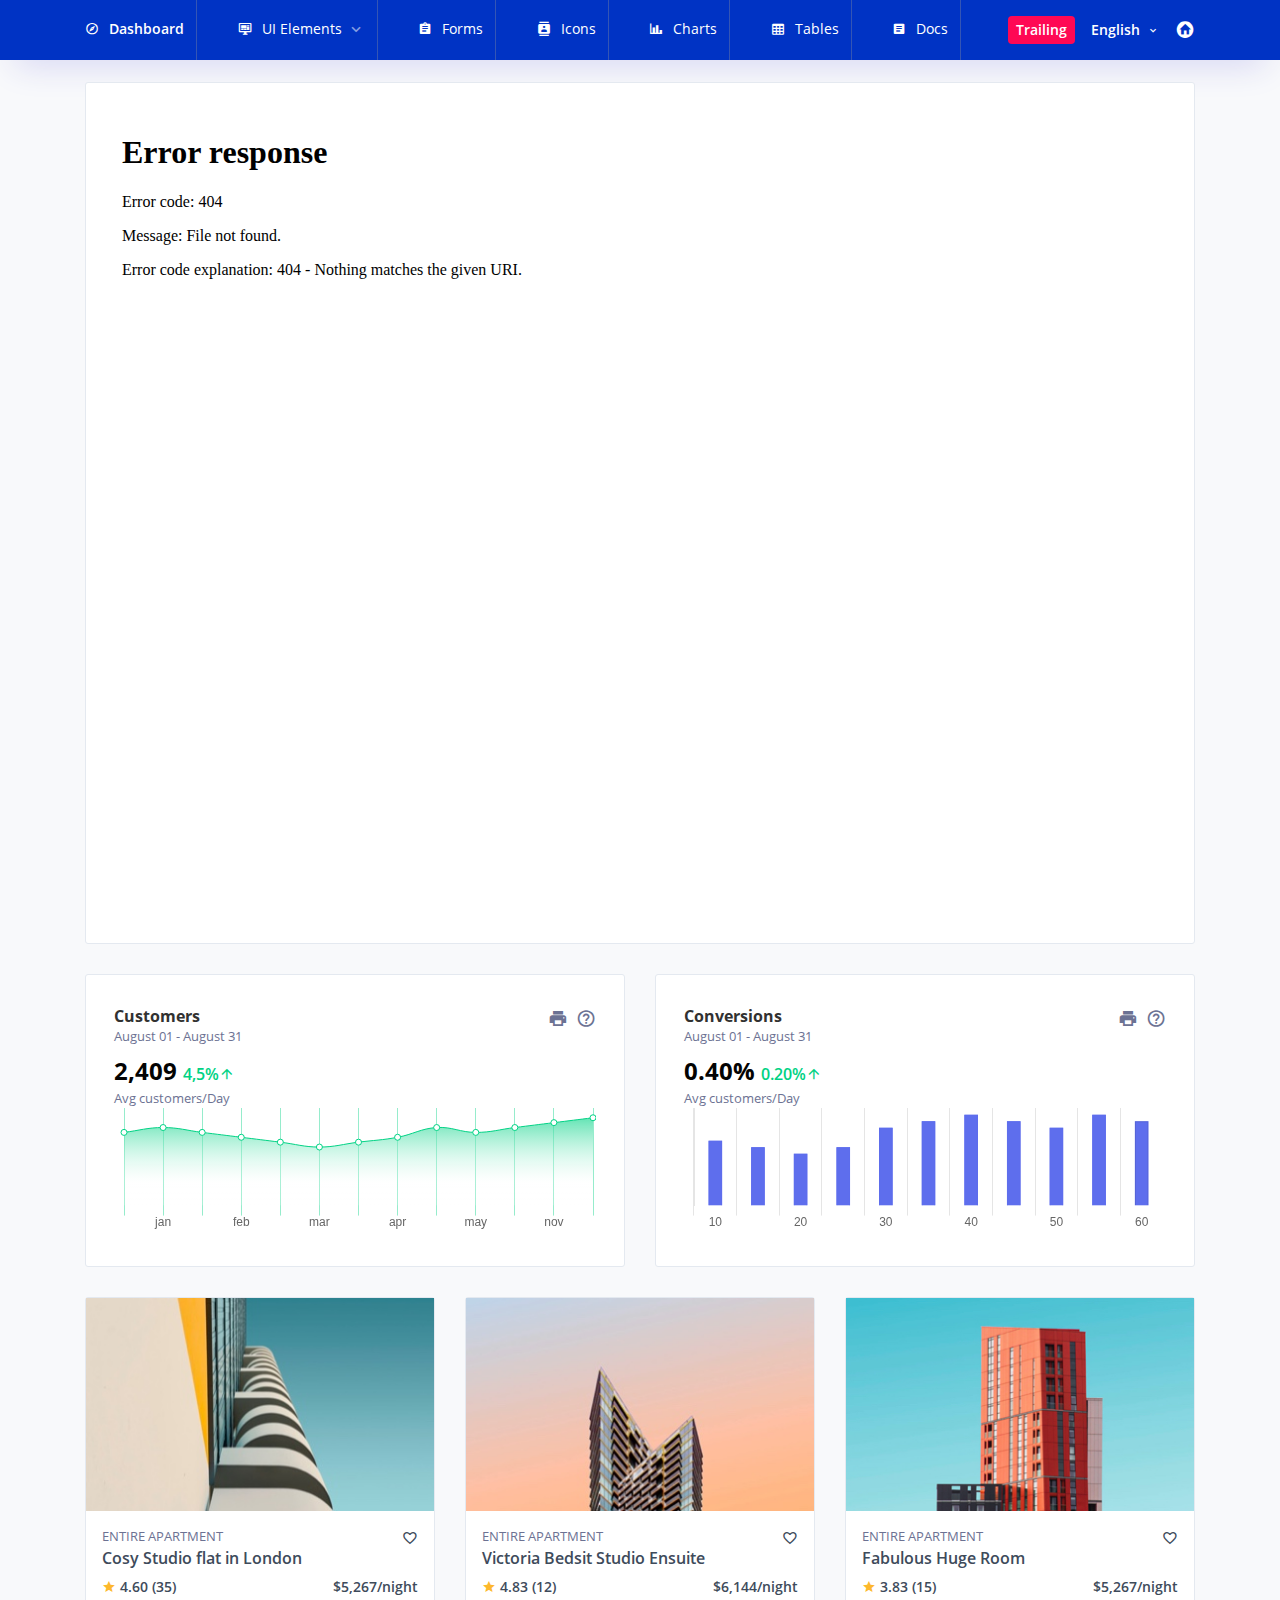
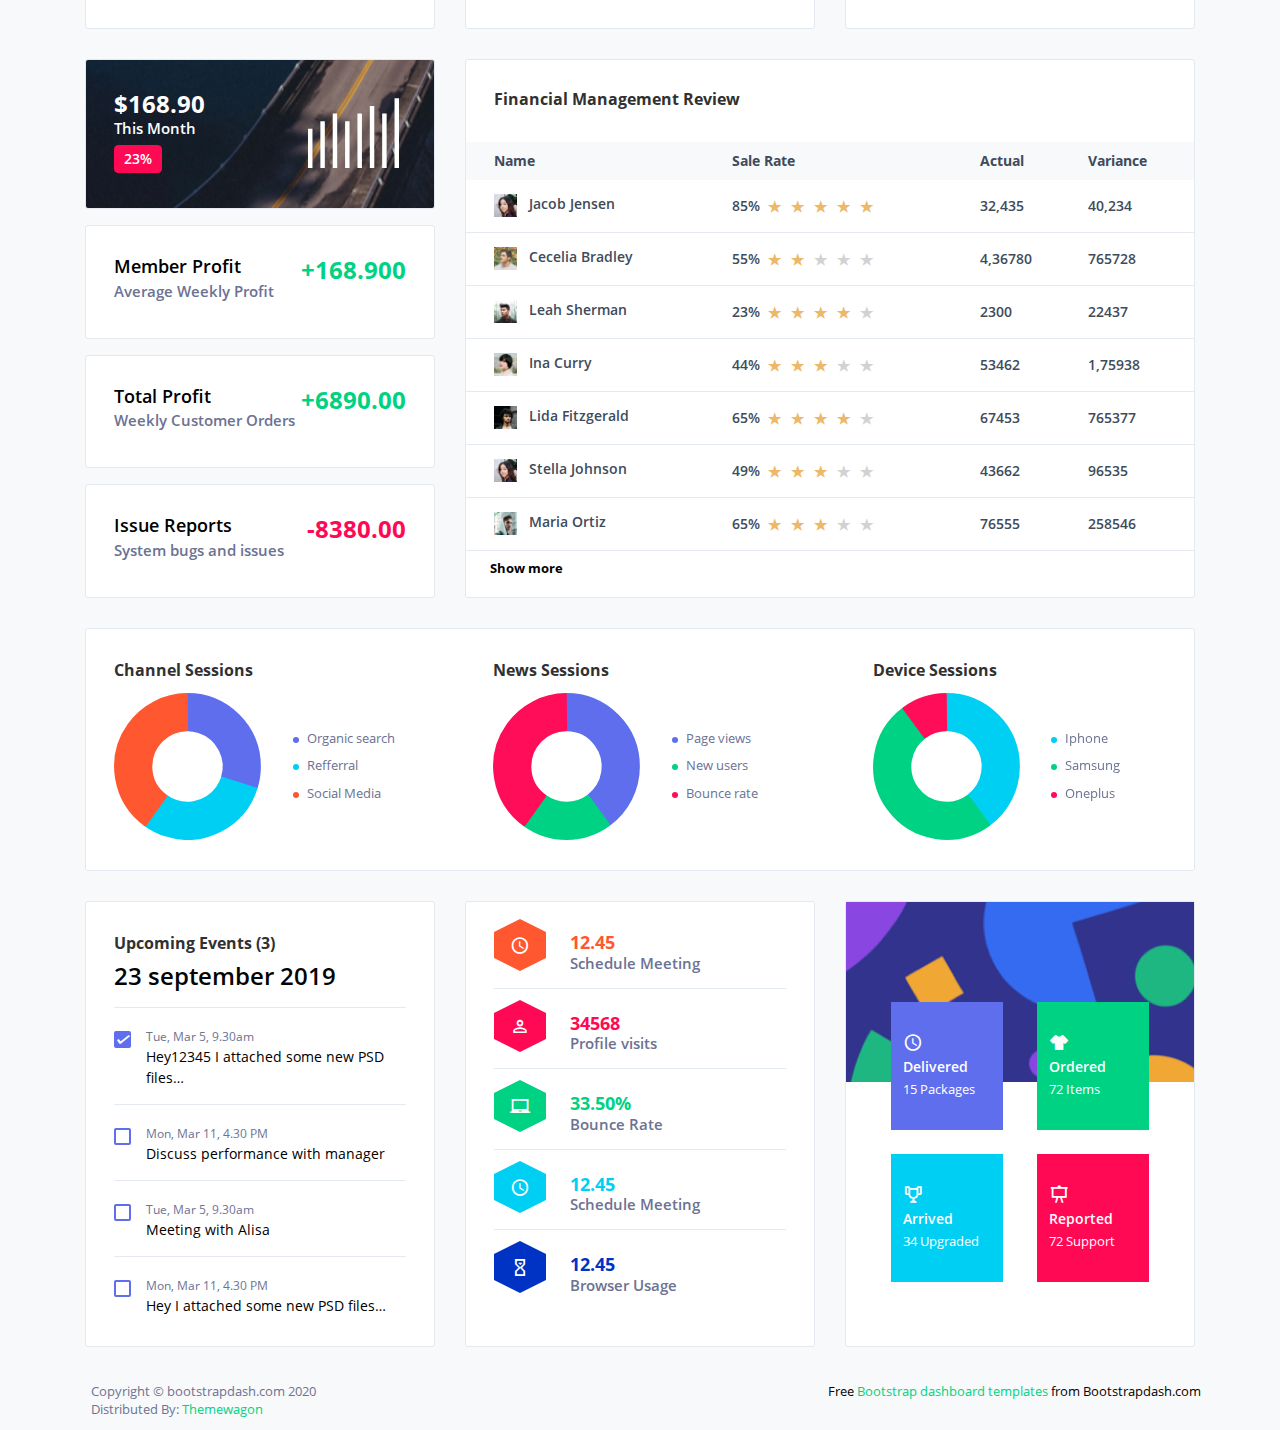
==== commit 9b84d87f: "move content" ====
--- a/index.html
+++ b/index.html
@@ -6,77 +6,665 @@
     <meta name="viewport" content="width=device-width, initial-scale=1, shrink-to-fit=no" />
     <title>Plus Admin</title>
     <!-- plugins:css -->
-    <link rel="stylesheet" href="assets/vendors/mdi/css/materialdesignicons.min.css">
-    <link rel="stylesheet" href="assets/vendors/flag-icon-css/css/flag-icon.min.css">
-    <link rel="stylesheet" href="assets/vendors/css/vendor.bundle.base.css">
+    <link rel="stylesheet" href="../assets/vendors/mdi/css/materialdesignicons.min.css">
+    <link rel="stylesheet" href="../assets/vendors/flag-icon-css/css/flag-icon.min.css">
+    <link rel="stylesheet" href="../assets/vendors/css/vendor.bundle.base.css">
     <!-- endinject -->
     <!-- Plugin css for this page -->
-    <link rel="stylesheet" href="./assets/vendors/font-awesome/css/font-awesome.min.css" />
-    <link rel="stylesheet" href="./assets/vendors/bootstrap-datepicker/bootstrap-datepicker.min.css" />
+    <link rel="stylesheet" href="../assets/vendors/jquery-bar-rating/css-stars.css" />
+    <link rel="stylesheet" href="../assets/vendors/font-awesome/css/font-awesome.min.css" />
     <!-- End plugin css for this page -->
     <!-- inject:css -->
-    <link rel="stylesheet" href="./assets/css/demo_1/style.css" />
     <!-- endinject -->
-    <link rel="shortcut icon" href="./assets/images/favicon.png" />
+    <!-- Layout styles -->
+    <link rel="stylesheet" href="../assets/css/demo_2/style.css" />
+    <!-- End layout styles -->
+    <link rel="shortcut icon" href="../assets/images/favicon.png" />
   </head>
   <body>
-    <nav class="navbar navbar-expand-lg navbar-index navbar-light border-bottom px-5">
-      <a class="navbar-brand" href="#">
-        <img class="logo" src="assets/images/logo.svg" alt="Plus Admin" />
-      </a>
-      <button class="navbar-toggler" type="button" data-toggle="collapse" data-target="#navbarNav" aria-controls="navbarNav" aria-expanded="false" aria-label="Toggle navigation">
-        <span class="navbar-toggler-icon"></span>
-      </button>
-      <div class="collapse navbar-collapse" id="navbarNav">
-        <ul class="navbar-nav ml-auto d-flex align-items-center">
-          <li class="nav-item">
-            <a class="nav-link px-3" href="http://www.bootstrapdash.com/demo/plus/jquery/documentation/documentation.html" target="_blank">Documentation</a>
-          </li>
-        </ul>
+    <div class="container-scroller">
+      <!-- partial:partials/_horizontal-navbar.html -->
+      <div class="horizontal-menu">
+        <nav class="bottom-navbar">
+          <div class="container">
+            <ul class="nav page-navigation">
+              <li class="nav-item">
+                <a class="nav-link" href="index.html">
+                  <i class="mdi mdi-compass-outline menu-icon"></i>
+                  <span class="menu-title">Dashboard</span>
+                </a>
+              </li>
+              <li class="nav-item">
+                <a href="#" class="nav-link">
+                  <i class="mdi mdi-monitor-dashboard menu-icon"></i>
+                  <span class="menu-title">UI Elements</span>
+                  <i class="menu-arrow"></i>
+                </a>
+                <div class="submenu">
+                  <ul class="submenu-item">
+                    <li class="nav-item">
+                      <a class="nav-link" href="pages/ui-features/buttons.html">Buttons</a>
+                    </li>
+                    <li class="nav-item">
+                      <a class="nav-link" href="pages/ui-features/dropdowns.html">Dropdown</a>
+                    </li>
+                    <li class="nav-item">
+                      <a class="nav-link" href="pages/ui-features/typography.html">Typography</a>
+                    </li>
+                  </ul>
+                </div>
+              </li>
+              <li class="nav-item">
+                <a class="nav-link" href="pages/forms/basic_elements.html">
+                  <i class="mdi mdi-clipboard-text menu-icon"></i>
+                  <span class="menu-title">Forms</span>
+                </a>
+              </li>
+              <li class="nav-item">
+                <a class="nav-link" href="pages/icons/mdi.html">
+                  <i class="mdi mdi-contacts menu-icon"></i>
+                  <span class="menu-title">Icons</span>
+                </a>
+              </li>
+              <li class="nav-item">
+                <a class="nav-link" href="pages/charts/chartjs.html">
+                  <i class="mdi mdi-chart-bar menu-icon"></i>
+                  <span class="menu-title">Charts</span>
+                </a>
+              </li>
+              <li class="nav-item">
+                <a class="nav-link" href="pages/tables/basic-table.html">
+                  <i class="mdi mdi-table-large menu-icon"></i>
+                  <span class="menu-title">Tables</span>
+                </a>
+              </li>
+              <li class="nav-item">
+                <a href="https://www.bootstrapdash.com/demo/plus-free/documentation/documentation.html" class="nav-link" target="_blank">
+                  <i class="mdi mdi-file-document-box menu-icon"></i>
+                  <span class="menu-title">Docs</span></a>
+              </li>
+              <li class="nav-item">
+                <div class="nav-link d-flex">
+                  <button class="btn btn-sm bg-danger text-white"> Trailing </button>
+                  <div class="nav-item dropdown">
+                    <a class="nav-link count-indicator dropdown-toggle text-white font-weight-semibold" id="notificationDropdown" href="#" data-toggle="dropdown"> English </a>
+                    <div class="dropdown-menu dropdown-menu-right navbar-dropdown preview-list" aria-labelledby="notificationDropdown">
+                      <a class="dropdown-item" href="#">
+                        <i class="flag-icon flag-icon-bl mr-3"></i> French </a>
+                      <div class="dropdown-divider"></div>
+                      <a class="dropdown-item" href="#">
+                        <i class="flag-icon flag-icon-cn mr-3"></i> Chinese </a>
+                      <div class="dropdown-divider"></div>
+                      <a class="dropdown-item" href="#">
+                        <i class="flag-icon flag-icon-de mr-3"></i> German </a>
+                      <div class="dropdown-divider"></div>
+                      <a class="dropdown-item" href="#">
+                        <i class="flag-icon flag-icon-ru mr-3"></i>Russian </a>
+                    </div>
+                  </div>
+                  <a class="text-white" href="index.html"><i class="mdi mdi-home-circle"></i></a>
+                </div>
+              </li>
+            </ul>
+          </div>
+        </nav>
       </div>
-    </nav>
-    <div class="container">
-      <div class="content-wrapper bg-white">
-        <div clsss="wrapper">
-          <div class="row">
-            <div class="col-md-12">
-              <h1 class="text-center mb-5 mt-4 font-weight-light text-uppercase text-muted"> Choose a Demo </h1>
+      <!-- partial -->
+      <div class="container-fluid page-body-wrapper">
+        <div class="main-panel">
+          <div class="content-wrapper pb-0">
+
+            <!-- first row starts here -->
+            <div class="row">
+              <div class="col-xl-12 stretch-card grid-margin">
+                <div class="card">
+                  <div class="card-body stretch-card">
+                    <iframe src="/jupyter/lab/tree/work/V1_CommunityAnalysis.ipynb" height="800" width="100%" frameborder="0">
+
+                    </iframe>
+                  </div>
+                </div>
+              </div>
+            </div>
+            <!-- chart row starts here -->
+            <div class="row">
+              <div class="col-sm-6 stretch-card grid-margin">
+                <div class="card">
+                  <div class="card-body">
+                    <div class="d-flex justify-content-between">
+                      <div class="card-title"> Customers <small class="d-block text-muted">August 01 - August 31</small>
+                      </div>
+                      <div class="d-flex text-muted font-20">
+                        <i class="mdi mdi-printer mouse-pointer"></i>
+                        <i class="mdi mdi-help-circle-outline ml-2 mouse-pointer"></i>
+                      </div>
+                    </div>
+                    <h3 class="font-weight-bold mb-0"> 2,409 <span class="text-success h5">4,5%<i class="mdi mdi-arrow-up"></i></span>
+                    </h3>
+                    <span class="text-muted font-13">Avg customers/Day</span>
+                    <div class="line-chart-wrapper">
+                      <canvas id="linechart" height="80"></canvas>
+                    </div>
+                  </div>
+                </div>
+              </div>
+              <div class="col-sm-6 stretch-card grid-margin">
+                <div class="card">
+                  <div class="card-body">
+                    <div class="d-flex justify-content-between">
+                      <div class="card-title"> Conversions <small class="d-block text-muted">August 01 - August 31</small>
+                      </div>
+                      <div class="d-flex text-muted font-20">
+                        <i class="mdi mdi-printer mouse-pointer"></i>
+                        <i class="mdi mdi-help-circle-outline ml-2 mouse-pointer"></i>
+                      </div>
+                    </div>
+                    <h3 class="font-weight-bold mb-0"> 0.40% <span class="text-success h5">0.20%<i class="mdi mdi-arrow-up"></i></span>
+                    </h3>
+                    <span class="text-muted font-13">Avg customers/Day</span>
+                    <div class="bar-chart-wrapper">
+                      <canvas id="barchart" height="80"></canvas>
+                    </div>
+                  </div>
+                </div>
+              </div>
+            </div>
+            <!-- image card row starts here -->
+            <div class="row">
+              <div class="col-sm-4 stretch-card grid-margin">
+                <div class="card">
+                  <div class="card-body p-0">
+                    <img class="img-fluid w-100" src="../assets/images/dashboard/img_1.jpg" alt="" />
+                  </div>
+                  <div class="card-body px-3 text-dark">
+                    <div class="d-flex justify-content-between">
+                      <p class="text-muted font-13 mb-0">ENTIRE APARTMENT</p>
+                      <i class="mdi mdi-heart-outline"></i>
+                    </div>
+                    <h5 class="font-weight-semibold"> Cosy Studio flat in London </h5>
+                    <div class="d-flex justify-content-between font-weight-semibold">
+                      <p class="mb-0">
+                        <i class="mdi mdi-star star-color pr-1"></i>4.60 (35) </p>
+                      <p class="mb-0">$5,267/night</p>
+                    </div>
+                  </div>
+                </div>
+              </div>
+              <div class="col-sm-4 stretch-card grid-margin">
+                <div class="card">
+                  <div class="card-body p-0">
+                    <img class="img-fluid w-100" src="../assets/images/dashboard/img_2.jpg" alt="" />
+                  </div>
+                  <div class="card-body px-3 text-dark">
+                    <div class="d-flex justify-content-between">
+                      <p class="text-muted font-13 mb-0">ENTIRE APARTMENT</p>
+                      <i class="mdi mdi-heart-outline"></i>
+                    </div>
+                    <h5 class="font-weight-semibold"> Victoria Bedsit Studio Ensuite </h5>
+                    <div class="d-flex justify-content-between font-weight-semibold">
+                      <p class="mb-0">
+                        <i class="mdi mdi-star star-color pr-1"></i>4.83 (12) </p>
+                      <p class="mb-0">$6,144/night</p>
+                    </div>
+                  </div>
+                </div>
+              </div>
+              <div class="col-sm-4 stretch-card grid-margin">
+                <div class="card">
+                  <div class="card-body p-0">
+                    <img class="img-fluid" src="../assets/images/dashboard/img_3.jpg" alt="" />
+                  </div>
+                  <div class="card-body px-3 text-dark">
+                    <div class="d-flex justify-content-between">
+                      <p class="text-muted font-13 mb-0">ENTIRE APARTMENT</p>
+                      <i class="mdi mdi-heart-outline"></i>
+                    </div>
+                    <h5 class="font-weight-semibold">Fabulous Huge Room</h5>
+                    <div class="d-flex justify-content-between font-weight-semibold">
+                      <p class="mb-0">
+                        <i class="mdi mdi-star star-color pr-1"></i>3.83 (15) </p>
+                      <p class="mb-0">$5,267/night</p>
+                    </div>
+                  </div>
+                </div>
+              </div>
+            </div>
+            <!-- table row starts here -->
+            <div class="row">
+              <div class="col-xl-4 grid-margin">
+                <div class="card card-stat stretch-card mb-3">
+                  <div class="card-body">
+                    <div class="d-flex justify-content-between">
+                      <div class="text-white">
+                        <h3 class="font-weight-bold mb-0">$168.90</h3>
+                        <h6>This Month</h6>
+                        <div class="badge badge-danger">23%</div>
+                      </div>
+                      <div class="flot-bar-wrapper">
+                        <div id="column-chart" class="flot-chart"></div>
+                      </div>
+                    </div>
+                  </div>
+                </div>
+                <div class="card stretch-card mb-3">
+                  <div class="card-body d-flex flex-wrap justify-content-between">
+                    <div>
+                      <h4 class="font-weight-semibold mb-1 text-black"> Member Profit </h4>
+                      <h6 class="text-muted">Average Weekly Profit</h6>
+                    </div>
+                    <h3 class="text-success font-weight-bold">+168.900</h3>
+                  </div>
+                </div>
+                <div class="card stretch-card mb-3">
+                  <div class="card-body d-flex flex-wrap justify-content-between">
+                    <div>
+                      <h4 class="font-weight-semibold mb-1 text-black"> Total Profit </h4>
+                      <h6 class="text-muted">Weekly Customer Orders</h6>
+                    </div>
+                    <h3 class="text-success font-weight-bold">+6890.00</h3>
+                  </div>
+                </div>
+                <div class="card mt-3">
+                  <div class="card-body d-flex flex-wrap justify-content-between">
+                    <div>
+                      <h4 class="font-weight-semibold mb-1 text-black"> Issue Reports </h4>
+                      <h6 class="text-muted">System bugs and issues</h6>
+                    </div>
+                    <h3 class="text-danger font-weight-bold">-8380.00</h3>
+                  </div>
+                </div>
+              </div>
+              <div class="col-xl-8 stretch-card grid-margin">
+                <div class="card">
+                  <div class="card-body pb-0">
+                    <h4 class="card-title">Financial management review</h4>
+                  </div>
+                  <div class="card-body p-0">
+                    <div class="table-responsive">
+                      <table class="table custom-table text-dark">
+                        <thead>
+                          <tr>
+                            <th>Name</th>
+                            <th>Sale Rate</th>
+                            <th>Actual</th>
+                            <th>Variance</th>
+                          </tr>
+                        </thead>
+                        <tbody>
+                          <tr>
+                            <td>
+                              <img src="../assets/images/faces/face2.jpg" class="mr-2" alt="image" /> Jacob Jensen </td>
+                            <td>
+                              <div class="d-flex">
+                                <span class="pr-2 d-flex align-items-center">85%</span>
+                                <select id="star-1" name="rating" autocomplete="off">
+                                  <option value="1">1</option>
+                                  <option value="2">2</option>
+                                  <option value="3">3</option>
+                                  <option value="4">4</option>
+                                  <option value="5">5</option>
+                                </select>
+                              </div>
+                            </td>
+                            <td>32,435</td>
+                            <td>40,234</td>
+                          </tr>
+                          <tr>
+                            <td>
+                              <img src="../assets/images/faces/face3.jpg" class="mr-2" alt="image" /> Cecelia Bradley </td>
+                            <td>
+                              <div class="d-flex">
+                                <span class="pr-2 d-flex align-items-center">55%</span>
+                                <select id="star-2" name="rating" autocomplete="off">
+                                  <option value="1">1</option>
+                                  <option value="2">2</option>
+                                  <option value="3">3</option>
+                                  <option value="4">4</option>
+                                  <option value="5">5</option>
+                                </select>
+                              </div>
+                            </td>
+                            <td>4,36780</td>
+                            <td>765728</td>
+                          </tr>
+                          <tr>
+                            <td>
+                              <img src="../assets/images/faces/face4.jpg" class="mr-2" alt="image" /> Leah Sherman </td>
+                            <td>
+                              <div class="d-flex">
+                                <span class="pr-2 d-flex align-items-center">23%</span>
+                                <select id="star-3" name="rating" autocomplete="off">
+                                  <option value="1">1</option>
+                                  <option value="2">2</option>
+                                  <option value="3">3</option>
+                                  <option value="4">4</option>
+                                  <option value="5">5</option>
+                                </select>
+                              </div>
+                            </td>
+                            <td>2300</td>
+                            <td>22437</td>
+                          </tr>
+                          <tr>
+                            <td>
+                              <img src="../assets/images/faces/face5.jpg" class="mr-2" alt="image" /> Ina Curry </td>
+                            <td>
+                              <div class="d-flex">
+                                <span class="pr-2 d-flex align-items-center">44%</span>
+                                <select id="star-4" name="rating" autocomplete="off">
+                                  <option value="1">1</option>
+                                  <option value="2">2</option>
+                                  <option value="3">3</option>
+                                  <option value="4">4</option>
+                                  <option value="5">5</option>
+                                </select>
+                              </div>
+                            </td>
+                            <td>53462</td>
+                            <td>1,75938</td>
+                          </tr>
+                          <tr>
+                            <td>
+                              <img src="../assets/images/faces/face7.jpg" class="mr-2" alt="image" /> Lida Fitzgerald </td>
+                            <td>
+                              <div class="d-flex">
+                                <span class="pr-2 d-flex align-items-center">65%</span>
+                                <select id="star-5" name="rating" autocomplete="off">
+                                  <option value="1">1</option>
+                                  <option value="2">2</option>
+                                  <option value="3">3</option>
+                                  <option value="4">4</option>
+                                  <option value="5">5</option>
+                                </select>
+                              </div>
+                            </td>
+                            <td>67453</td>
+                            <td>765377</td>
+                          </tr>
+                          <tr>
+                            <td>
+                              <img src="../assets/images/faces/face2.jpg" class="mr-2" alt="image" /> Stella Johnson </td>
+                            <td>
+                              <div class="d-flex">
+                                <span class="pr-2 d-flex align-items-center">49%</span>
+                                <select id="star-6" name="rating" autocomplete="off">
+                                  <option value="1">1</option>
+                                  <option value="2">2</option>
+                                  <option value="3">3</option>
+                                  <option value="4">4</option>
+                                  <option value="5">5</option>
+                                </select>
+                              </div>
+                            </td>
+                            <td>43662</td>
+                            <td>96535</td>
+                          </tr>
+                          <tr>
+                            <td>
+                              <img src="../assets/images/faces/face9.jpg" class="mr-2" alt="image" /> Maria Ortiz </td>
+                            <td>
+                              <div class="d-flex">
+                                <span class="pr-2 d-flex align-items-center">65%</span>
+                                <select id="star-7" name="rating" autocomplete="off">
+                                  <option value="1">1</option>
+                                  <option value="2">2</option>
+                                  <option value="3">3</option>
+                                  <option value="4">4</option>
+                                  <option value="5">5</option>
+                                </select>
+                              </div>
+                            </td>
+                            <td>76555</td>
+                            <td>258546</td>
+                          </tr>
+                        </tbody>
+                      </table>
+                    </div>
+                    <a class="text-black d-block pl-4 pt-2 pb-2 pb-lg-0 font-13 font-weight-bold" href="#">Show more</a>
+                  </div>
+                </div>
+              </div>
+            </div>
+            <!-- doughnut chart row starts -->
+            <div class="row">
+              <div class="col-sm-12 stretch-card grid-margin">
+                <div class="card">
+                  <div class="row">
+                    <div class="col-md-4">
+                      <div class="card border-0">
+                        <div class="card-body">
+                          <div class="card-title">Channel Sessions</div>
+                          <div class="d-flex flex-wrap">
+                            <div class="doughnut-wrapper w-50">
+                              <canvas id="doughnutChart1" width="100" height="100"></canvas>
+                            </div>
+                            <div id="doughnut-chart-legend" class="pl-lg-3 rounded-legend align-self-center flex-grow legend-vertical legend-bottom-left"></div>
+                          </div>
+                        </div>
+                      </div>
+                    </div>
+                    <div class="col-md-4">
+                      <div class="card border-0">
+                        <div class="card-body">
+                          <div class="card-title">News Sessions</div>
+                          <div class="d-flex flex-wrap">
+                            <div class="doughnut-wrapper w-50">
+                              <canvas id="doughnutChart2" width="100" height="100"></canvas>
+                            </div>
+                            <div id="doughnut-chart-legend2" class="pl-lg-3 rounded-legend align-self-center flex-grow legend-vertical legend-bottom-left"></div>
+                          </div>
+                        </div>
+                      </div>
+                    </div>
+                    <div class="col-md-4">
+                      <div class="card border-0">
+                        <div class="card-body">
+                          <div class="card-title">Device Sessions</div>
+                          <div class="d-flex flex-wrap">
+                            <div class="doughnut-wrapper w-50">
+                              <canvas id="doughnutChart3" width="100" height="100"></canvas>
+                            </div>
+                            <div id="doughnut-chart-legend3" class="pl-lg-3 rounded-legend align-self-center flex-grow legend-vertical legend-bottom-left"></div>
+                          </div>
+                        </div>
+                      </div>
+                    </div>
+                  </div>
+                </div>
+              </div>
+            </div>
+            <!-- last row starts here -->
+            <div class="row">
+              <div class="col-sm-6 col-xl-4 stretch-card grid-margin">
+                <div class="card">
+                  <div class="card-body">
+                    <div class="card-title mb-2">Upcoming events (3)</div>
+                    <h3 class="mb-3">23 september 2019</h3>
+                    <div class="d-flex border-bottom border-top py-3">
+                      <div class="form-check">
+                        <label class="form-check-label">
+                          <input type="checkbox" class="form-check-input" checked /></label>
+                      </div>
+                      <div class="pl-2">
+                        <span class="font-12 text-muted">Tue, Mar 5, 9.30am</span>
+                        <p class="m-0 text-black"> Hey12345 I attached some new PSD files… </p>
+                      </div>
+                    </div>
+                    <div class="d-flex border-bottom py-3">
+                      <div class="form-check">
+                        <label class="form-check-label">
+                          <input type="checkbox" class="form-check-input" /></label>
+                      </div>
+                      <div class="pl-2">
+                        <span class="font-12 text-muted">Mon, Mar 11, 4.30 PM</span>
+                        <p class="m-0 text-black"> Discuss performance with manager </p>
+                      </div>
+                    </div>
+                    <div class="d-flex border-bottom py-3">
+                      <div class="form-check">
+                        <label class="form-check-label">
+                          <input type="checkbox" class="form-check-input" /></label>
+                      </div>
+                      <div class="pl-2">
+                        <span class="font-12 text-muted">Tue, Mar 5, 9.30am</span>
+                        <p class="m-0 text-black">Meeting with Alisa</p>
+                      </div>
+                    </div>
+                    <div class="d-flex pt-3">
+                      <div class="form-check">
+                        <label class="form-check-label">
+                          <input type="checkbox" class="form-check-input" /></label>
+                      </div>
+                      <div class="pl-2">
+                        <span class="font-12 text-muted">Mon, Mar 11, 4.30 PM</span>
+                        <p class="m-0 text-black"> Hey I attached some new PSD files… </p>
+                      </div>
+                    </div>
+                  </div>
+                </div>
+              </div>
+              <div class="col-sm-6 col-xl-4 stretch-card grid-margin">
+                <div class="card">
+                  <div class="card-body">
+                    <div class="d-flex border-bottom mb-4 pb-2">
+                      <div class="hexagon">
+                        <div class="hex-mid hexagon-warning">
+                          <i class="mdi mdi-clock-outline"></i>
+                        </div>
+                      </div>
+                      <div class="pl-4">
+                        <h4 class="font-weight-bold text-warning mb-0"> 12.45 </h4>
+                        <h6 class="text-muted">Schedule Meeting</h6>
+                      </div>
+                    </div>
+                    <div class="d-flex border-bottom mb-4 pb-2">
+                      <div class="hexagon">
+                        <div class="hex-mid hexagon-danger">
+                          <i class="mdi mdi-account-outline"></i>
+                        </div>
+                      </div>
+                      <div class="pl-4">
+                        <h4 class="font-weight-bold text-danger mb-0">34568</h4>
+                        <h6 class="text-muted">Profile visits</h6>
+                      </div>
+                    </div>
+                    <div class="d-flex border-bottom mb-4 pb-2">
+                      <div class="hexagon">
+                        <div class="hex-mid hexagon-success">
+                          <i class="mdi mdi-laptop-chromebook"></i>
+                        </div>
+                      </div>
+                      <div class="pl-4">
+                        <h4 class="font-weight-bold text-success mb-0"> 33.50% </h4>
+                        <h6 class="text-muted">Bounce Rate</h6>
+                      </div>
+                    </div>
+                    <div class="d-flex border-bottom mb-4 pb-2">
+                      <div class="hexagon">
+                        <div class="hex-mid hexagon-info">
+                          <i class="mdi mdi-clock-outline"></i>
+                        </div>
+                      </div>
+                      <div class="pl-4">
+                        <h4 class="font-weight-bold text-info mb-0">12.45</h4>
+                        <h6 class="text-muted">Schedule Meeting</h6>
+                      </div>
+                    </div>
+                    <div class="d-flex">
+                      <div class="hexagon">
+                        <div class="hex-mid hexagon-primary">
+                          <i class="mdi mdi-timer-sand"></i>
+                        </div>
+                      </div>
+                      <div class="pl-4">
+                        <h4 class="font-weight-bold text-primary mb-0"> 12.45 </h4>
+                        <h6 class="text-muted mb-0">Browser Usage</h6>
+                      </div>
+                    </div>
+                  </div>
+                </div>
+              </div>
+              <div class="col-sm-6 col-xl-4 stretch-card grid-margin">
+                <div class="card color-card-wrapper">
+                  <div class="card-body">
+                    <img class="img-fluid card-top-img w-100" src="../assets/images/dashboard/img_5.jpg" alt="" />
+                    <div class="d-flex flex-wrap justify-content-around color-card-outer">
+                      <div class="col-6 p-0 mb-4">
+                        <div class="color-card primary m-auto">
+                          <i class="mdi mdi-clock-outline"></i>
+                          <p class="font-weight-semibold mb-0">Delivered</p>
+                          <span class="small">15 Packages</span>
+                        </div>
+                      </div>
+                      <div class="col-6 p-0 mb-4">
+                        <div class="color-card bg-success m-auto">
+                          <i class="mdi mdi-tshirt-crew"></i>
+                          <p class="font-weight-semibold mb-0">Ordered</p>
+                          <span class="small">72 Items</span>
+                        </div>
+                      </div>
+                      <div class="col-6 p-0">
+                        <div class="color-card bg-info m-auto">
+                          <i class="mdi mdi-trophy-outline"></i>
+                          <p class="font-weight-semibold mb-0">Arrived</p>
+                          <span class="small">34 Upgraded</span>
+                        </div>
+                      </div>
+                      <div class="col-6 p-0">
+                        <div class="color-card bg-danger m-auto">
+                          <i class="mdi mdi-presentation"></i>
+                          <p class="font-weight-semibold mb-0">Reported</p>
+                          <span class="small">72 Support</span>
+                        </div>
+                      </div>
+                    </div>
+                  </div>
+                </div>
+              </div>
             </div>
           </div>
-          <div class="row">
-            <div class="col-md-6 grid-margin">
-              <div class="p-3">
-                <a href="./demo_1/index.html" target="_blank" class="text-decoration-none">
-                  <img src="./assets/images/screenshots/vertical-light.jpg" alt="default" class="mw-100 mb-4 shadow-lg" />
-                  <h4 class="text-dark text-center">Vertical Light</h4>
-                </a>
+          <!-- content-wrapper ends -->
+          <!-- partial:partials/_footer.html -->
+          <footer class="footer">
+            <div class="container">
+              <div class="d-sm-flex justify-content-center justify-content-sm-between">
+                <span class="text-muted d-block text-center text-sm-left d-sm-inline-block">Copyright © bootstrapdash.com 2020</span>
+                <span class="float-none float-sm-right d-block mt-1 mt-sm-0 text-center"> Free <a href="https://www.bootstrapdash.com/" target="_blank">Bootstrap dashboard templates</a> from Bootstrapdash.com</span>
+              </div>
+
+              <div>
+                <span class="text-muted d-block text-center text-sm-left d-sm-inline-block"> Distributed By: <a href="https://themewagon.com/" target="_blank">Themewagon</a></span>
               </div>
             </div>
-            <div class="col-md-6 grid-margin">
-              <div class="p-3">
-                <a href="./demo_2/index.html" target="_blank" class="text-decoration-none">
-                  <img src="./assets/images/screenshots/horizontal-light.jpg" alt="horizontal" class="mw-100 mb-4 shadow-lg" />
-                  <h4 class="text-dark text-center">Horizontal Light</h4>
-                </a>
-              </div>
-            </div>
-          </div>
+          </footer>
+          <!-- partial -->
         </div>
+        <!-- main-panel ends -->
       </div>
+      <!-- page-body-wrapper ends -->
     </div>
+    <!-- container-scroller -->
     <!-- plugins:js -->
-    <script src="assets/vendors/js/vendor.bundle.base.js"></script>
+    <script src="../assets/vendors/js/vendor.bundle.base.js"></script>
     <!-- endinject -->
     <!-- Plugin js for this page -->
+    <script src="../assets/vendors/jquery-bar-rating/jquery.barrating.min.js"></script>
+    <script src="../assets/vendors/chart.js/Chart.min.js"></script>
+    <script src="../assets/vendors/flot/jquery.flot.js"></script>
+    <script src="../assets/vendors/flot/jquery.flot.resize.js"></script>
+    <script src="../assets/vendors/flot/jquery.flot.categories.js"></script>
+    <script src="../assets/vendors/flot/jquery.flot.fillbetween.js"></script>
+    <script src="../assets/vendors/flot/jquery.flot.stack.js"></script>
     <!-- End plugin js for this page -->
     <!-- inject:js -->
-    <script src="assets/js/off-canvas.js"></script>
-    <script src="assets/js/hoverable-collapse.js"></script>
-    <script src="assets/js/misc.js"></script>
-    <script src="assets/js/settings.js"></script>
-    <script src="assets/js/todolist.js"></script>
+    <script src="../assets/js/off-canvas.js"></script>
+    <script src="../assets/js/hoverable-collapse.js"></script>
+    <script src="../assets/js/misc.js"></script>
+    <script src="../assets/js/settings.js"></script>
+    <script src="../assets/js/todolist.js"></script>
     <!-- endinject -->
     <!-- Custom js for this page -->
+    <script src="../assets/js/dashboard.js"></script>
     <!-- End custom js for this page -->
   </body>
 </html>--- a/assets/vendors/jquery-bar-rating/css-stars.css
+++ b/assets/vendors/jquery-bar-rating/css-stars.css
@@ -0,0 +1,39 @@
+.br-theme-css-stars .br-widget {
+  height: 28px;
+  white-space: nowrap;
+}
+.br-theme-css-stars .br-widget a {
+  text-decoration: none;
+  height: 18px;
+  width: 18px;
+  float: left;
+  font-size: 23px;
+  margin-right: 5px;
+}
+.br-theme-css-stars .br-widget a:after {
+  content: "\2605";
+  color: #d2d2d2;
+}
+.br-theme-css-stars .br-widget a.br-active:after {
+  color: #EDB867;
+}
+.br-theme-css-stars .br-widget a.br-selected:after {
+  color: #EDB867;
+}
+.br-theme-css-stars .br-widget .br-current-rating {
+  display: none;
+}
+.br-theme-css-stars .br-readonly a {
+  cursor: default;
+}
+@media print {
+  .br-theme-css-stars .br-widget a:after {
+    content: "\2606";
+    color: black;
+  }
+  .br-theme-css-stars .br-widget a.br-active:after,
+  .br-theme-css-stars .br-widget a.br-selected:after {
+    content: "\2605";
+    color: black;
+  }
+}
--- a/assets/css/demo_2/style.css
+++ b/assets/css/demo_2/style.css
@@ -0,0 +1,14809 @@
+/*-------------------------------------------------------------------
+  ===== Table of Contents =====
+
+  * Bootstrap functions
+  * Template variables
+  * SCSS Compass Functions
+  * Boostrap Main SCSS
+  * Template mixins
+    + Animation Mixins
+    + Background Mixins
+    + Badge Mixins
+    + Button Mixins
+    + Miscellaneous Mixins
+    + BlockQuote Mixins
+    + Cards Mixins
+    + Color Functions Mixins
+    + Tooltips
+    + popovers
+  * Core Styles
+    + Reset Styles
+    + Fonts
+    + Functions
+    + Backgrounds
+    + Typography
+    + Miscellaneous
+    + Footer
+    + Layouts
+    + Utilities
+    + Demo styles
+  * Components
+    + Accordions
+    + Badges
+    + Bootstrap Alerts
+    + Boostrap Progress
+    + Buttons
+    + Breadcrumbs
+    + Cards
+    + Checkboxes and Radios
+    + Dropdowns
+    + Forms
+    + Google maps
+    + Icons
+    + Loaders
+    + Lists
+    + Modals
+    + Pagination
+    + Popover
+    + Preview
+    + Tables
+    + Tabs
+    + Timeline
+    + Todo List
+    + Tooltips
+    + User Profile
+    + Pricing table
+  * Email
+    + Mail Sidebar
+    + Mail List Container
+    + Message Content
+  * Plugin Overrides
+    + Ace Editor
+    + Avgrund Popup
+    + Bootstrap Tour
+    + Chartist
+    + CodeMirror
+    + Colcade
+    + Colorpicker
+    + Context Menu
+    + Data Tables
+    + Datepicker
+    + Dropify
+    + Dropzone
+    + Flot chart
+    + Full Calendar
+    + Google Charts
+    + Icheck
+    + Jquery File Upload
+    + Js-grid
+    + Jvectormap
+    + Light Gallery
+    + Listify
+    + No-ui-slider
+    + Owl-carousel
+    + Progressbar-js
+    + Pws-tabs
+    + Quill Editor
+    + Rating
+    + Select2
+    + Summernote Editor
+    + SweetAlert
+    + Switchery
+    + Tags
+    + TinyMCE Editor
+    + Toast
+    + Typeahead
+    + Wysi Editor
+    + X-editable
+    + Wizard
+  * Landing screens
+    + Auth
+    + Lock Screen
+-------------------------------------------------------------------*/
+/*-------------------------------------------------------------------*/
+/* === Import Bootstrap functions and variables === */
+/*-------------------------------------------------------------------*/
+/* === Import template variables === */
+/*-------------------------------------------------------------------*/
+/* === SCSS Compass Functions === */
+
+@-webkit-keyframes flash {
+  0% {
+    opacity: 1; }
+  25% {
+    opacity: 0; }
+  50% {
+    opacity: 1; }
+  75% {
+    opacity: 0; }
+  100% {
+    opacity: 1; } }
+
+@keyframes flash {
+  0% {
+    opacity: 1; }
+  25% {
+    opacity: 0; }
+  50% {
+    opacity: 1; }
+  75% {
+    opacity: 0; }
+  100% {
+    opacity: 1; } }
+
+@-webkit-keyframes bounce {
+  0% {
+    -webkit-transform: translateY(0);
+    transform: translateY(0); }
+  20% {
+    -webkit-transform: translateY(0);
+    transform: translateY(0); }
+  40% {
+    -webkit-transform: translateY(-30px);
+    transform: translateY(-30px); }
+  50% {
+    -webkit-transform: translateY(0);
+    transform: translateY(0); }
+  60% {
+    -webkit-transform: translateY(-15px);
+    transform: translateY(-15px); }
+  80% {
+    -webkit-transform: translateY(0);
+    transform: translateY(0); }
+  100% {
+    -webkit-transform: translateY(0);
+    transform: translateY(0); } }
+
+@keyframes bounce {
+  0% {
+    -webkit-transform: translateY(0);
+    transform: translateY(0); }
+  20% {
+    -webkit-transform: translateY(0);
+    transform: translateY(0); }
+  40% {
+    -webkit-transform: translateY(-30px);
+    transform: translateY(-30px); }
+  50% {
+    -webkit-transform: translateY(0);
+    transform: translateY(0); }
+  60% {
+    -webkit-transform: translateY(-15px);
+    transform: translateY(-15px); }
+  80% {
+    -webkit-transform: translateY(0);
+    transform: translateY(0); }
+  100% {
+    -webkit-transform: translateY(0);
+    transform: translateY(0); } }
+
+@-webkit-keyframes shake {
+  0% {
+    -webkit-transform: translateX(0);
+    transform: translateX(0); }
+  10% {
+    -webkit-transform: translateX(-10px);
+    transform: translateX(-10px); }
+  20% {
+    -webkit-transform: translateX(10px);
+    transform: translateX(10px); }
+  30% {
+    -webkit-transform: translateX(-10px);
+    transform: translateX(-10px); }
+  40% {
+    -webkit-transform: translateX(10px);
+    transform: translateX(10px); }
+  50% {
+    -webkit-transform: translateX(-10px);
+    transform: translateX(-10px); }
+  60% {
+    -webkit-transform: translateX(10px);
+    transform: translateX(10px); }
+  70% {
+    -webkit-transform: translateX(-10px);
+    transform: translateX(-10px); }
+  80% {
+    -webkit-transform: translateX(10px);
+    transform: translateX(10px); }
+  90% {
+    -webkit-transform: translateX(-10px);
+    transform: translateX(-10px); }
+  100% {
+    -webkit-transform: translateX(0);
+    transform: translateX(0); } }
+
+@keyframes shake {
+  0% {
+    -webkit-transform: translateX(0);
+    transform: translateX(0); }
+  10% {
+    -webkit-transform: translateX(-10px);
+    transform: translateX(-10px); }
+  20% {
+    -webkit-transform: translateX(10px);
+    transform: translateX(10px); }
+  30% {
+    -webkit-transform: translateX(-10px);
+    transform: translateX(-10px); }
+  40% {
+    -webkit-transform: translateX(10px);
+    transform: translateX(10px); }
+  50% {
+    -webkit-transform: translateX(-10px);
+    transform: translateX(-10px); }
+  60% {
+    -webkit-transform: translateX(10px);
+    transform: translateX(10px); }
+  70% {
+    -webkit-transform: translateX(-10px);
+    transform: translateX(-10px); }
+  80% {
+    -webkit-transform: translateX(10px);
+    transform: translateX(10px); }
+  90% {
+    -webkit-transform: translateX(-10px);
+    transform: translateX(-10px); }
+  100% {
+    -webkit-transform: translateX(0);
+    transform: translateX(0); } }
+
+@-webkit-keyframes tada {
+  0% {
+    -webkit-transform: scale(1, 1);
+    transform: scale(1, 1); }
+  10% {
+    -webkit-transform: scale(0.9) rotate(-3deg);
+    transform: scale(0.9) rotate(-3deg); }
+  20% {
+    -webkit-transform: scale(0.9) rotate(-3deg);
+    transform: scale(0.9) rotate(-3deg); }
+  30% {
+    -webkit-transform: scale(1.1) rotate(3deg);
+    transform: scale(1.1) rotate(3deg); }
+  40% {
+    -webkit-transform: scale(1.1) rotate(-3deg);
+    transform: scale(1.1) rotate(-3deg); }
+  50% {
+    -webkit-transform: scale(1.1) rotate(3deg);
+    transform: scale(1.1) rotate(3deg); }
+  60% {
+    -webkit-transform: scale(1.1) rotate(-3deg);
+    transform: scale(1.1) rotate(-3deg); }
+  70% {
+    -webkit-transform: scale(1.1) rotate(3deg);
+    transform: scale(1.1) rotate(3deg); }
+  80% {
+    -webkit-transform: scale(1.1) rotate(-3deg);
+    transform: scale(1.1) rotate(-3deg); }
+  90% {
+    -webkit-transform: scale(1.1) rotate(3deg);
+    transform: scale(1.1) rotate(3deg); }
+  100% {
+    -webkit-transform: scale(1) rotate(0);
+    transform: scale(1) rotate(0); } }
+
+@keyframes tada {
+  0% {
+    -webkit-transform: scale(1, 1);
+    transform: scale(1, 1); }
+  10% {
+    -webkit-transform: scale(0.9) rotate(-3deg);
+    transform: scale(0.9) rotate(-3deg); }
+  20% {
+    -webkit-transform: scale(0.9) rotate(-3deg);
+    transform: scale(0.9) rotate(-3deg); }
+  30% {
+    -webkit-transform: scale(1.1) rotate(3deg);
+    transform: scale(1.1) rotate(3deg); }
+  40% {
+    -webkit-transform: scale(1.1) rotate(-3deg);
+    transform: scale(1.1) rotate(-3deg); }
+  50% {
+    -webkit-transform: scale(1.1) rotate(3deg);
+    transform: scale(1.1) rotate(3deg); }
+  60% {
+    -webkit-transform: scale(1.1) rotate(-3deg);
+    transform: scale(1.1) rotate(-3deg); }
+  70% {
+    -webkit-transform: scale(1.1) rotate(3deg);
+    transform: scale(1.1) rotate(3deg); }
+  80% {
+    -webkit-transform: scale(1.1) rotate(-3deg);
+    transform: scale(1.1) rotate(-3deg); }
+  90% {
+    -webkit-transform: scale(1.1) rotate(3deg);
+    transform: scale(1.1) rotate(3deg); }
+  100% {
+    -webkit-transform: scale(1) rotate(0);
+    transform: scale(1) rotate(0); } }
+
+@-webkit-keyframes swing {
+  20%, 40%, 60%, 80%, 100% {
+    -webkit-transform-origin: top center 50%;
+    transform-origin: top center 50%; }
+  20% {
+    -webkit-transform: rotate(15deg);
+    transform: rotate(15deg); }
+  40% {
+    -webkit-transform: rotate(-10deg);
+    transform: rotate(-10deg); }
+  60% {
+    -webkit-transform: rotate(5deg);
+    transform: rotate(5deg); }
+  80% {
+    -webkit-transform: rotate(-5deg);
+    transform: rotate(-5deg); }
+  100% {
+    -webkit-transform: rotate(0deg);
+    transform: rotate(0deg); } }
+
+@keyframes swing {
+  20%, 40%, 60%, 80%, 100% {
+    -webkit-transform-origin: top center 50%;
+    transform-origin: top center 50%; }
+  20% {
+    -webkit-transform: rotate(15deg);
+    transform: rotate(15deg); }
+  40% {
+    -webkit-transform: rotate(-10deg);
+    transform: rotate(-10deg); }
+  60% {
+    -webkit-transform: rotate(5deg);
+    transform: rotate(5deg); }
+  80% {
+    -webkit-transform: rotate(-5deg);
+    transform: rotate(-5deg); }
+  100% {
+    -webkit-transform: rotate(0deg);
+    transform: rotate(0deg); } }
+
+@-webkit-keyframes wobble {
+  0% {
+    -webkit-transform: translateX(0%);
+    transform: translateX(0%); }
+  15% {
+    -webkit-transform: translateX(-25%) rotate(-5deg);
+    transform: translateX(-25%) rotate(-5deg); }
+  30% {
+    -webkit-transform: translateX(20%) rotate(3deg);
+    transform: translateX(20%) rotate(3deg); }
+  45% {
+    -webkit-transform: translateX(-15%) rotate(-3deg);
+    transform: translateX(-15%) rotate(-3deg); }
+  60% {
+    -webkit-transform: translateX(10%) rotate(2deg);
+    transform: translateX(10%) rotate(2deg); }
+  75% {
+    -webkit-transform: translateX(-5%) rotate(-1deg);
+    transform: translateX(-5%) rotate(-1deg); }
+  100% {
+    -webkit-transform: translateX(0%);
+    transform: translateX(0%); } }
+
+@keyframes wobble {
+  0% {
+    -webkit-transform: translateX(0%);
+    transform: translateX(0%); }
+  15% {
+    -webkit-transform: translateX(-25%) rotate(-5deg);
+    transform: translateX(-25%) rotate(-5deg); }
+  30% {
+    -webkit-transform: translateX(20%) rotate(3deg);
+    transform: translateX(20%) rotate(3deg); }
+  45% {
+    -webkit-transform: translateX(-15%) rotate(-3deg);
+    transform: translateX(-15%) rotate(-3deg); }
+  60% {
+    -webkit-transform: translateX(10%) rotate(2deg);
+    transform: translateX(10%) rotate(2deg); }
+  75% {
+    -webkit-transform: translateX(-5%) rotate(-1deg);
+    transform: translateX(-5%) rotate(-1deg); }
+  100% {
+    -webkit-transform: translateX(0%);
+    transform: translateX(0%); } }
+
+@-webkit-keyframes pulse {
+  0% {
+    -webkit-transform: scale(1, 1);
+    transform: scale(1, 1); }
+  50% {
+    -webkit-transform: scale(1.1, 1.1);
+    transform: scale(1.1, 1.1); }
+  100% {
+    -webkit-transform: scale(1, 1);
+    transform: scale(1, 1); } }
+
+@keyframes pulse {
+  0% {
+    -webkit-transform: scale(1, 1);
+    transform: scale(1, 1); }
+  50% {
+    -webkit-transform: scale(1.1, 1.1);
+    transform: scale(1.1, 1.1); }
+  100% {
+    -webkit-transform: scale(1, 1);
+    transform: scale(1, 1); } }
+
+@-webkit-keyframes wiggle {
+  0% {
+    -webkit-transform: skewX(9deg);
+    transform: skewX(9deg); }
+  10% {
+    -webkit-transform: skewX(-8deg);
+    transform: skewX(-8deg); }
+  20% {
+    -webkit-transform: skewX(7deg);
+    transform: skewX(7deg); }
+  30% {
+    -webkit-transform: skewX(-6deg);
+    transform: skewX(-6deg); }
+  40% {
+    -webkit-transform: skewX(5deg);
+    transform: skewX(5deg); }
+  50% {
+    -webkit-transform: skewX(-4deg);
+    transform: skewX(-4deg); }
+  60% {
+    -webkit-transform: skewX(3deg);
+    transform: skewX(3deg); }
+  70% {
+    -webkit-transform: skewX(-2deg);
+    transform: skewX(-2deg); }
+  80% {
+    -webkit-transform: skewX(1deg);
+    transform: skewX(1deg); }
+  90% {
+    -webkit-transform: skewX(0deg);
+    transform: skewX(0deg); }
+  100% {
+    -webkit-transform: skewX(0deg);
+    transform: skewX(0deg); } }
+
+@keyframes wiggle {
+  0% {
+    -webkit-transform: skewX(9deg);
+    transform: skewX(9deg); }
+  10% {
+    -webkit-transform: skewX(-8deg);
+    transform: skewX(-8deg); }
+  20% {
+    -webkit-transform: skewX(7deg);
+    transform: skewX(7deg); }
+  30% {
+    -webkit-transform: skewX(-6deg);
+    transform: skewX(-6deg); }
+  40% {
+    -webkit-transform: skewX(5deg);
+    transform: skewX(5deg); }
+  50% {
+    -webkit-transform: skewX(-4deg);
+    transform: skewX(-4deg); }
+  60% {
+    -webkit-transform: skewX(3deg);
+    transform: skewX(3deg); }
+  70% {
+    -webkit-transform: skewX(-2deg);
+    transform: skewX(-2deg); }
+  80% {
+    -webkit-transform: skewX(1deg);
+    transform: skewX(1deg); }
+  90% {
+    -webkit-transform: skewX(0deg);
+    transform: skewX(0deg); }
+  100% {
+    -webkit-transform: skewX(0deg);
+    transform: skewX(0deg); } }
+
+@-webkit-keyframes bounceOut {
+  0% {
+    -webkit-transform: scale(1, 1);
+    transform: scale(1, 1); }
+  25% {
+    -webkit-transform: scale(0.95, 0.95);
+    transform: scale(0.95, 0.95); }
+  50% {
+    opacity: 1;
+    -webkit-transform: scale(1.1, 1.1);
+    transform: scale(1.1, 1.1); }
+  100% {
+    opacity: 0;
+    -webkit-transform: scale(0.3, 0.3);
+    transform: scale(0.3, 0.3); } }
+
+@keyframes bounceOut {
+  0% {
+    -webkit-transform: scale(1, 1);
+    transform: scale(1, 1); }
+  25% {
+    -webkit-transform: scale(0.95, 0.95);
+    transform: scale(0.95, 0.95); }
+  50% {
+    opacity: 1;
+    -webkit-transform: scale(1.1, 1.1);
+    transform: scale(1.1, 1.1); }
+  100% {
+    opacity: 0;
+    -webkit-transform: scale(0.3, 0.3);
+    transform: scale(0.3, 0.3); } }
+
+@-webkit-keyframes bounceOutUp {
+  0% {
+    -webkit-transform: translateY(0);
+    transform: translateY(0); }
+  20% {
+    opacity: 1;
+    -webkit-transform: translateY(20px);
+    transform: translateY(20px); }
+  100% {
+    opacity: 0;
+    -webkit-transform: translateY(-2000px);
+    transform: translateY(-2000px); } }
+
+@keyframes bounceOutUp {
+  0% {
+    -webkit-transform: translateY(0);
+    transform: translateY(0); }
+  20% {
+    opacity: 1;
+    -webkit-transform: translateY(20px);
+    transform: translateY(20px); }
+  100% {
+    opacity: 0;
+    -webkit-transform: translateY(-2000px);
+    transform: translateY(-2000px); } }
+
+@-webkit-keyframes bounceOutDown {
+  0% {
+    -webkit-transform: translateY(0);
+    transform: translateY(0); }
+  20% {
+    opacity: 1;
+    -webkit-transform: translateY(-20px);
+    transform: translateY(-20px); }
+  100% {
+    opacity: 0;
+    -webkit-transform: translateY(2000px);
+    transform: translateY(2000px); } }
+
+@keyframes bounceOutDown {
+  0% {
+    -webkit-transform: translateY(0);
+    transform: translateY(0); }
+  20% {
+    opacity: 1;
+    -webkit-transform: translateY(-20px);
+    transform: translateY(-20px); }
+  100% {
+    opacity: 0;
+    -webkit-transform: translateY(2000px);
+    transform: translateY(2000px); } }
+
+@-webkit-keyframes bounceOutLeft {
+  0% {
+    -webkit-transform: translateX(0);
+    transform: translateX(0); }
+  20% {
+    opacity: 1;
+    -webkit-transform: translateX(20px);
+    transform: translateX(20px); }
+  100% {
+    opacity: 0;
+    -webkit-transform: translateX(-2000px);
+    transform: translateX(-2000px); } }
+
+@keyframes bounceOutLeft {
+  0% {
+    -webkit-transform: translateX(0);
+    transform: translateX(0); }
+  20% {
+    opacity: 1;
+    -webkit-transform: translateX(20px);
+    transform: translateX(20px); }
+  100% {
+    opacity: 0;
+    -webkit-transform: translateX(-2000px);
+    transform: translateX(-2000px); } }
+
+@-webkit-keyframes bounceOutRight {
+  0% {
+    -webkit-transform: translateX(0);
+    transform: translateX(0); }
+  20% {
+    opacity: 1;
+    -webkit-transform: translateX(-20px);
+    transform: translateX(-20px); }
+  100% {
+    opacity: 0;
+    -webkit-transform: translateX(2000px);
+    transform: translateX(2000px); } }
+
+@keyframes bounceOutRight {
+  0% {
+    -webkit-transform: translateX(0);
+    transform: translateX(0); }
+  20% {
+    opacity: 1;
+    -webkit-transform: translateX(-20px);
+    transform: translateX(-20px); }
+  100% {
+    opacity: 0;
+    -webkit-transform: translateX(2000px);
+    transform: translateX(2000px); } }
+
+@-webkit-keyframes bounceIn {
+  0% {
+    opacity: 0;
+    -webkit-transform: scale(0.3, 0.3);
+    transform: scale(0.3, 0.3); }
+  50% {
+    opacity: 1;
+    -webkit-transform: scale(1.05, 1.05);
+    transform: scale(1.05, 1.05); }
+  70% {
+    -webkit-transform: scale(0.9, 0.9);
+    transform: scale(0.9, 0.9); }
+  100% {
+    -webkit-transform: scale(1, 1);
+    transform: scale(1, 1); } }
+
+@keyframes bounceIn {
+  0% {
+    opacity: 0;
+    -webkit-transform: scale(0.3, 0.3);
+    transform: scale(0.3, 0.3); }
+  50% {
+    opacity: 1;
+    -webkit-transform: scale(1.05, 1.05);
+    transform: scale(1.05, 1.05); }
+  70% {
+    -webkit-transform: scale(0.9, 0.9);
+    transform: scale(0.9, 0.9); }
+  100% {
+    -webkit-transform: scale(1, 1);
+    transform: scale(1, 1); } }
+
+@-webkit-keyframes bounceInDown {
+  0% {
+    opacity: 0;
+    -webkit-transform: translateY(-2000px);
+    transform: translateY(-2000px); }
+  60% {
+    opacity: 1;
+    -webkit-transform: translateY(30px);
+    transform: translateY(30px); }
+  80% {
+    -webkit-transform: translateY(-10px);
+    transform: translateY(-10px); }
+  100% {
+    -webkit-transform: translateY(0);
+    transform: translateY(0); } }
+
+@keyframes bounceInDown {
+  0% {
+    opacity: 0;
+    -webkit-transform: translateY(-2000px);
+    transform: translateY(-2000px); }
+  60% {
+    opacity: 1;
+    -webkit-transform: translateY(30px);
+    transform: translateY(30px); }
+  80% {
+    -webkit-transform: translateY(-10px);
+    transform: translateY(-10px); }
+  100% {
+    -webkit-transform: translateY(0);
+    transform: translateY(0); } }
+
+@-webkit-keyframes bounceInUp {
+  0% {
+    opacity: 0;
+    -webkit-transform: translateY(2000px);
+    transform: translateY(2000px); }
+  60% {
+    opacity: 1;
+    -webkit-transform: translateY(-30px);
+    transform: translateY(-30px); }
+  80% {
+    -webkit-transform: translateY(10px);
+    transform: translateY(10px); }
+  100% {
+    -webkit-transform: translateY(0);
+    transform: translateY(0); } }
+
+@keyframes bounceInUp {
+  0% {
+    opacity: 0;
+    -webkit-transform: translateY(2000px);
+    transform: translateY(2000px); }
+  60% {
+    opacity: 1;
+    -webkit-transform: translateY(-30px);
+    transform: translateY(-30px); }
+  80% {
+    -webkit-transform: translateY(10px);
+    transform: translateY(10px); }
+  100% {
+    -webkit-transform: translateY(0);
+    transform: translateY(0); } }
+
+@-webkit-keyframes bounceInRight {
+  0% {
+    opacity: 0;
+    -webkit-transform: translateX(2000px);
+    transform: translateX(2000px); }
+  60% {
+    opacity: 1;
+    -webkit-transform: translateX(-30px);
+    transform: translateX(-30px); }
+  80% {
+    -webkit-transform: translateX(10px);
+    transform: translateX(10px); }
+  100% {
+    -webkit-transform: translateX(0);
+    transform: translateX(0); } }
+
+@keyframes bounceInRight {
+  0% {
+    opacity: 0;
+    -webkit-transform: translateX(2000px);
+    transform: translateX(2000px); }
+  60% {
+    opacity: 1;
+    -webkit-transform: translateX(-30px);
+    transform: translateX(-30px); }
+  80% {
+    -webkit-transform: translateX(10px);
+    transform: translateX(10px); }
+  100% {
+    -webkit-transform: translateX(0);
+    transform: translateX(0); } }
+
+@-webkit-keyframes bounceInLeft {
+  0% {
+    opacity: 0;
+    -webkit-transform: translateX(-2000px);
+    transform: translateX(-2000px); }
+  60% {
+    opacity: 1;
+    -webkit-transform: translateX(30px);
+    transform: translateX(30px); }
+  80% {
+    -webkit-transform: translateX(-10px);
+    transform: translateX(-10px); }
+  100% {
+    -webkit-transform: translateX(0);
+    transform: translateX(0); } }
+
+@keyframes bounceInLeft {
+  0% {
+    opacity: 0;
+    -webkit-transform: translateX(-2000px);
+    transform: translateX(-2000px); }
+  60% {
+    opacity: 1;
+    -webkit-transform: translateX(30px);
+    transform: translateX(30px); }
+  80% {
+    -webkit-transform: translateX(-10px);
+    transform: translateX(-10px); }
+  100% {
+    -webkit-transform: translateX(0);
+    transform: translateX(0); } }
+
+@-webkit-keyframes fadeOut {
+  0% {
+    opacity: 1; }
+  100% {
+    opacity: 0; } }
+
+@keyframes fadeOut {
+  0% {
+    opacity: 1; }
+  100% {
+    opacity: 0; } }
+
+@-webkit-keyframes fadeOutUp {
+  0% {
+    -webkit-transform: translateY(0);
+    transform: translateY(0);
+    opacity: 1; }
+  100% {
+    -webkit-transform: translateY(-20px);
+    transform: translateY(-20px);
+    opacity: 0; } }
+
+@keyframes fadeOutUp {
+  0% {
+    -webkit-transform: translateY(0);
+    transform: translateY(0);
+    opacity: 1; }
+  100% {
+    -webkit-transform: translateY(-20px);
+    transform: translateY(-20px);
+    opacity: 0; } }
+
+@-webkit-keyframes fadeOutDown {
+  0% {
+    -webkit-transform: translateY(0);
+    transform: translateY(0);
+    opacity: 1; }
+  100% {
+    -webkit-transform: translateY(20px);
+    transform: translateY(20px);
+    opacity: 0; } }
+
+@keyframes fadeOutDown {
+  0% {
+    -webkit-transform: translateY(0);
+    transform: translateY(0);
+    opacity: 1; }
+  100% {
+    -webkit-transform: translateY(20px);
+    transform: translateY(20px);
+    opacity: 0; } }
+
+@-webkit-keyframes fadeOutRight {
+  0% {
+    -webkit-transform: translateX(0);
+    transform: translateX(0);
+    opacity: 1; }
+  100% {
+    -webkit-transform: translateX(20px);
+    transform: translateX(20px);
+    opacity: 0; } }
+
+@keyframes fadeOutRight {
+  0% {
+    -webkit-transform: translateX(0);
+    transform: translateX(0);
+    opacity: 1; }
+  100% {
+    -webkit-transform: translateX(20px);
+    transform: translateX(20px);
+    opacity: 0; } }
+
+@-webkit-keyframes fadeOutLeft {
+  0% {
+    -webkit-transform: translateX(0);
+    transform: translateX(0);
+    opacity: 1; }
+  100% {
+    -webkit-transform: translateX(-20px);
+    transform: translateX(-20px);
+    opacity: 0; } }
+
+@keyframes fadeOutLeft {
+  0% {
+    -webkit-transform: translateX(0);
+    transform: translateX(0);
+    opacity: 1; }
+  100% {
+    -webkit-transform: translateX(-20px);
+    transform: translateX(-20px);
+    opacity: 0; } }
+
+@-webkit-keyframes fadeOutUpBig {
+  0% {
+    -webkit-transform: translateY(0);
+    transform: translateY(0);
+    opacity: 1; }
+  100% {
+    -webkit-transform: translateY(-2000px);
+    transform: translateY(-2000px);
+    opacity: 0; } }
+
+@keyframes fadeOutUpBig {
+  0% {
+    -webkit-transform: translateY(0);
+    transform: translateY(0);
+    opacity: 1; }
+  100% {
+    -webkit-transform: translateY(-2000px);
+    transform: translateY(-2000px);
+    opacity: 0; } }
+
+@-webkit-keyframes fadeOutDownBig {
+  0% {
+    opacity: 1;
+    -webkit-transform: translateY(0);
+    transform: translateY(0); }
+  100% {
+    opacity: 0;
+    -webkit-transform: translateY(2000px);
+    transform: translateY(2000px); } }
+
+@keyframes fadeOutDownBig {
+  0% {
+    opacity: 1;
+    -webkit-transform: translateY(0);
+    transform: translateY(0); }
+  100% {
+    opacity: 0;
+    -webkit-transform: translateY(2000px);
+    transform: translateY(2000px); } }
+
+@-webkit-keyframes fadeOutRightBig {
+  0% {
+    opacity: 1;
+    -webkit-transform: translateX(0);
+    transform: translateX(0); }
+  100% {
+    opacity: 0;
+    -webkit-transform: translateX(2000px);
+    transform: translateX(2000px); } }
+
+@keyframes fadeOutRightBig {
+  0% {
+    opacity: 1;
+    -webkit-transform: translateX(0);
+    transform: translateX(0); }
+  100% {
+    opacity: 0;
+    -webkit-transform: translateX(2000px);
+    transform: translateX(2000px); } }
+
+@-webkit-keyframes fadeOutLeftBig {
+  0% {
+    opacity: 1;
+    -webkit-transform: translateX(0);
+    transform: translateX(0); }
+  100% {
+    opacity: 0;
+    -webkit-transform: translateX(-2000px);
+    transform: translateX(-2000px); } }
+
+@keyframes fadeOutLeftBig {
+  0% {
+    opacity: 1;
+    -webkit-transform: translateX(0);
+    transform: translateX(0); }
+  100% {
+    opacity: 0;
+    -webkit-transform: translateX(-2000px);
+    transform: translateX(-2000px); } }
+
+@-webkit-keyframes fadeIn {
+  0% {
+    opacity: 0; }
+  100% {
+    opacity: 1; } }
+
+@keyframes fadeIn {
+  0% {
+    opacity: 0; }
+  100% {
+    opacity: 1; } }
+
+@-webkit-keyframes fadeInUp {
+  0% {
+    -webkit-transform: translateY(20px);
+    transform: translateY(20px);
+    opacity: 0; }
+  100% {
+    -webkit-transform: translateY(0);
+    transform: translateY(0);
+    opacity: 1; } }
+
+@keyframes fadeInUp {
+  0% {
+    -webkit-transform: translateY(20px);
+    transform: translateY(20px);
+    opacity: 0; }
+  100% {
+    -webkit-transform: translateY(0);
+    transform: translateY(0);
+    opacity: 1; } }
+
+@-webkit-keyframes fadeInDown {
+  0% {
+    -webkit-transform: translateY(-20px);
+    transform: translateY(-20px);
+    opacity: 0; }
+  100% {
+    -webkit-transform: translateY(0);
+    transform: translateY(0);
+    opacity: 1; } }
+
+@keyframes fadeInDown {
+  0% {
+    -webkit-transform: translateY(-20px);
+    transform: translateY(-20px);
+    opacity: 0; }
+  100% {
+    -webkit-transform: translateY(0);
+    transform: translateY(0);
+    opacity: 1; } }
+
+@-webkit-keyframes fadeInRight {
+  0% {
+    -webkit-transform: translateX(20px);
+    transform: translateX(20px);
+    opacity: 0; }
+  100% {
+    -webkit-transform: translateX(0);
+    transform: translateX(0);
+    opacity: 1; } }
+
+@keyframes fadeInRight {
+  0% {
+    -webkit-transform: translateX(20px);
+    transform: translateX(20px);
+    opacity: 0; }
+  100% {
+    -webkit-transform: translateX(0);
+    transform: translateX(0);
+    opacity: 1; } }
+
+@-webkit-keyframes fadeInLeft {
+  0% {
+    -webkit-transform: translateX(-20px);
+    transform: translateX(-20px);
+    opacity: 0; }
+  100% {
+    -webkit-transform: translateX(0);
+    transform: translateX(0);
+    opacity: 1; } }
+
+@keyframes fadeInLeft {
+  0% {
+    -webkit-transform: translateX(-20px);
+    transform: translateX(-20px);
+    opacity: 0; }
+  100% {
+    -webkit-transform: translateX(0);
+    transform: translateX(0);
+    opacity: 1; } }
+
+@-webkit-keyframes fadeInUpBig {
+  0% {
+    -webkit-transform: translateY(2000px);
+    transform: translateY(2000px);
+    opacity: 0; }
+  100% {
+    -webkit-transform: translateY(0);
+    transform: translateY(0);
+    opacity: 1; } }
+
+@keyframes fadeInUpBig {
+  0% {
+    -webkit-transform: translateY(2000px);
+    transform: translateY(2000px);
+    opacity: 0; }
+  100% {
+    -webkit-transform: translateY(0);
+    transform: translateY(0);
+    opacity: 1; } }
+
+@-webkit-keyframes fadeInDownBig {
+  0% {
+    opacity: 0;
+    -webkit-transform: translateY(-2000px);
+    transform: translateY(-2000px); }
+  100% {
+    opacity: 1;
+    -webkit-transform: translateY(0);
+    transform: translateY(0); } }
+
+@keyframes fadeInDownBig {
+  0% {
+    opacity: 0;
+    -webkit-transform: translateY(-2000px);
+    transform: translateY(-2000px); }
+  100% {
+    opacity: 1;
+    -webkit-transform: translateY(0);
+    transform: translateY(0); } }
+
+@-webkit-keyframes fadeInRightBig {
+  0% {
+    opacity: 0;
+    -webkit-transform: translateX(2000px);
+    transform: translateX(2000px); }
+  100% {
+    opacity: 1;
+    -webkit-transform: translateX(0);
+    transform: translateX(0); } }
+
+@keyframes fadeInRightBig {
+  0% {
+    opacity: 0;
+    -webkit-transform: translateX(2000px);
+    transform: translateX(2000px); }
+  100% {
+    opacity: 1;
+    -webkit-transform: translateX(0);
+    transform: translateX(0); } }
+
+@-webkit-keyframes fadeInLeftBig {
+  0% {
+    opacity: 0;
+    -webkit-transform: translateX(-2000px);
+    transform: translateX(-2000px); }
+  100% {
+    opacity: 1;
+    -webkit-transform: translateX(0);
+    transform: translateX(0); } }
+
+@keyframes fadeInLeftBig {
+  0% {
+    opacity: 0;
+    -webkit-transform: translateX(-2000px);
+    transform: translateX(-2000px); }
+  100% {
+    opacity: 1;
+    -webkit-transform: translateX(0);
+    transform: translateX(0); } }
+
+@-webkit-keyframes flip {
+  0% {
+    -webkit-transform: perspective(400px) rotateY(0);
+    transform: perspective(400px) rotateY(0);
+    -webkit-animation-timing-function: ease-out;
+    animation-timing-function: ease-out; }
+  40% {
+    -webkit-transform: perspective(400px) translateZ(150px) rotateY(170deg);
+    transform: perspective(400px) translateZ(150px) rotateY(170deg);
+    -webkit-animation-timing-function: ease-out;
+    animation-timing-function: ease-out; }
+  50% {
+    -webkit-transform: perspective(400px) translateZ(150px) rotateY(190deg) scale(1);
+    transform: perspective(400px) translateZ(150px) rotateY(190deg) scale(1);
+    -webkit-animation-timing-function: ease-in;
+    animation-timing-function: ease-in; }
+  80% {
+    -webkit-transform: perspective(400px) rotateY(360deg) scale(0.95);
+    transform: perspective(400px) rotateY(360deg) scale(0.95);
+    -webkit-animation-timing-function: ease-in;
+    animation-timing-function: ease-in; }
+  100% {
+    -webkit-transform: perspective(400px) scale(1);
+    transform: perspective(400px) scale(1);
+    -webkit-animation-timing-function: ease-in;
+    animation-timing-function: ease-in; } }
+
+@keyframes flip {
+  0% {
+    -webkit-transform: perspective(400px) rotateY(0);
+    transform: perspective(400px) rotateY(0);
+    -webkit-animation-timing-function: ease-out;
+    animation-timing-function: ease-out; }
+  40% {
+    -webkit-transform: perspective(400px) translateZ(150px) rotateY(170deg);
+    transform: perspective(400px) translateZ(150px) rotateY(170deg);
+    -webkit-animation-timing-function: ease-out;
+    animation-timing-function: ease-out; }
+  50% {
+    -webkit-transform: perspective(400px) translateZ(150px) rotateY(190deg) scale(1);
+    transform: perspective(400px) translateZ(150px) rotateY(190deg) scale(1);
+    -webkit-animation-timing-function: ease-in;
+    animation-timing-function: ease-in; }
+  80% {
+    -webkit-transform: perspective(400px) rotateY(360deg) scale(0.95);
+    transform: perspective(400px) rotateY(360deg) scale(0.95);
+    -webkit-animation-timing-function: ease-in;
+    animation-timing-function: ease-in; }
+  100% {
+    -webkit-transform: perspective(400px) scale(1);
+    transform: perspective(400px) scale(1);
+    -webkit-animation-timing-function: ease-in;
+    animation-timing-function: ease-in; } }
+
+@-webkit-keyframes flipInX {
+  0% {
+    -webkit-transform: perspective(400px) rotateX(90deg);
+    transform: perspective(400px) rotateX(90deg);
+    filter: progid:DXImageTransform.Microsoft.Alpha(Opacity=0);
+    opacity: 0; }
+  40% {
+    -webkit-transform: perspective(400px) rotateX(-10deg);
+    transform: perspective(400px) rotateX(-10deg); }
+  70% {
+    -webkit-transform: perspective(400px) rotateX(10deg);
+    transform: perspective(400px) rotateX(10deg); }
+  100% {
+    -webkit-transform: perspective(400px) rotateX(0deg);
+    transform: perspective(400px) rotateX(0deg);
+    filter: progid:DXImageTransform.Microsoft.Alpha(Opacity=100);
+    opacity: 1; } }
+
+@keyframes flipInX {
+  0% {
+    -webkit-transform: perspective(400px) rotateX(90deg);
+    transform: perspective(400px) rotateX(90deg);
+    filter: progid:DXImageTransform.Microsoft.Alpha(Opacity=0);
+    opacity: 0; }
+  40% {
+    -webkit-transform: perspective(400px) rotateX(-10deg);
+    transform: perspective(400px) rotateX(-10deg); }
+  70% {
+    -webkit-transform: perspective(400px) rotateX(10deg);
+    transform: perspective(400px) rotateX(10deg); }
+  100% {
+    -webkit-transform: perspective(400px) rotateX(0deg);
+    transform: perspective(400px) rotateX(0deg);
+    filter: progid:DXImageTransform.Microsoft.Alpha(Opacity=100);
+    opacity: 1; } }
+
+@-webkit-keyframes flipOutX {
+  0% {
+    -webkit-transform: perspective(400px) rotateX(0deg);
+    transform: perspective(400px) rotateX(0deg);
+    filter: progid:DXImageTransform.Microsoft.Alpha(Opacity=100);
+    opacity: 1; }
+  100% {
+    -webkit-transform: perspective(400px) rotateX(90deg);
+    transform: perspective(400px) rotateX(90deg);
+    filter: progid:DXImageTransform.Microsoft.Alpha(Opacity=0);
+    opacity: 0; } }
+
+@keyframes flipOutX {
+  0% {
+    -webkit-transform: perspective(400px) rotateX(0deg);
+    transform: perspective(400px) rotateX(0deg);
+    filter: progid:DXImageTransform.Microsoft.Alpha(Opacity=100);
+    opacity: 1; }
+  100% {
+    -webkit-transform: perspective(400px) rotateX(90deg);
+    transform: perspective(400px) rotateX(90deg);
+    filter: progid:DXImageTransform.Microsoft.Alpha(Opacity=0);
+    opacity: 0; } }
+
+@-webkit-keyframes flipInY {
+  0% {
+    -webkit-transform: perspective(400px) rotateY(90deg);
+    transform: perspective(400px) rotateY(90deg);
+    filter: progid:DXImageTransform.Microsoft.Alpha(Opacity=0);
+    opacity: 0; }
+  40% {
+    -webkit-transform: perspective(400px) rotateY(-10deg);
+    transform: perspective(400px) rotateY(-10deg); }
+  70% {
+    -webkit-transform: perspective(400px) rotateY(10deg);
+    transform: perspective(400px) rotateY(10deg); }
+  100% {
+    -webkit-transform: perspective(400px) rotateY(0deg);
+    transform: perspective(400px) rotateY(0deg);
+    filter: progid:DXImageTransform.Microsoft.Alpha(Opacity=100);
+    opacity: 1; } }
+
+@keyframes flipInY {
+  0% {
+    -webkit-transform: perspective(400px) rotateY(90deg);
+    transform: perspective(400px) rotateY(90deg);
+    filter: progid:DXImageTransform.Microsoft.Alpha(Opacity=0);
+    opacity: 0; }
+  40% {
+    -webkit-transform: perspective(400px) rotateY(-10deg);
+    transform: perspective(400px) rotateY(-10deg); }
+  70% {
+    -webkit-transform: perspective(400px) rotateY(10deg);
+    transform: perspective(400px) rotateY(10deg); }
+  100% {
+    -webkit-transform: perspective(400px) rotateY(0deg);
+    transform: perspective(400px) rotateY(0deg);
+    filter: progid:DXImageTransform.Microsoft.Alpha(Opacity=100);
+    opacity: 1; } }
+
+@-webkit-keyframes flipOutY {
+  0% {
+    -webkit-transform: perspective(400px) rotateY(0deg);
+    transform: perspective(400px) rotateY(0deg);
+    filter: progid:DXImageTransform.Microsoft.Alpha(Opacity=100);
+    opacity: 1; }
+  100% {
+    -webkit-transform: perspective(400px) rotateY(90deg);
+    transform: perspective(400px) rotateY(90deg);
+    filter: progid:DXImageTransform.Microsoft.Alpha(Opacity=0);
+    opacity: 0; } }
+
+@keyframes flipOutY {
+  0% {
+    -webkit-transform: perspective(400px) rotateY(0deg);
+    transform: perspective(400px) rotateY(0deg);
+    filter: progid:DXImageTransform.Microsoft.Alpha(Opacity=100);
+    opacity: 1; }
+  100% {
+    -webkit-transform: perspective(400px) rotateY(90deg);
+    transform: perspective(400px) rotateY(90deg);
+    filter: progid:DXImageTransform.Microsoft.Alpha(Opacity=0);
+    opacity: 0; } }
+
+@-webkit-keyframes lightSpeedIn {
+  0% {
+    -webkit-transform: translateX(100%) skewX(-30deg);
+    transform: translateX(100%) skewX(-30deg);
+    filter: progid:DXImageTransform.Microsoft.Alpha(Opacity=0);
+    opacity: 0; }
+  60% {
+    -webkit-transform: translateX(-20%) skewX(30deg);
+    transform: translateX(-20%) skewX(30deg);
+    filter: progid:DXImageTransform.Microsoft.Alpha(Opacity=100);
+    opacity: 1; }
+  80% {
+    -webkit-transform: translateX(0%) skewX(-15deg);
+    transform: translateX(0%) skewX(-15deg);
+    filter: progid:DXImageTransform.Microsoft.Alpha(Opacity=100);
+    opacity: 1; }
+  100% {
+    -webkit-transform: translateX(0%) skewX(0deg);
+    transform: translateX(0%) skewX(0deg);
+    filter: progid:DXImageTransform.Microsoft.Alpha(Opacity=100);
+    opacity: 1; } }
+
+@keyframes lightSpeedIn {
+  0% {
+    -webkit-transform: translateX(100%) skewX(-30deg);
+    transform: translateX(100%) skewX(-30deg);
+    filter: progid:DXImageTransform.Microsoft.Alpha(Opacity=0);
+    opacity: 0; }
+  60% {
+    -webkit-transform: translateX(-20%) skewX(30deg);
+    transform: translateX(-20%) skewX(30deg);
+    filter: progid:DXImageTransform.Microsoft.Alpha(Opacity=100);
+    opacity: 1; }
+  80% {
+    -webkit-transform: translateX(0%) skewX(-15deg);
+    transform: translateX(0%) skewX(-15deg);
+    filter: progid:DXImageTransform.Microsoft.Alpha(Opacity=100);
+    opacity: 1; }
+  100% {
+    -webkit-transform: translateX(0%) skewX(0deg);
+    transform: translateX(0%) skewX(0deg);
+    filter: progid:DXImageTransform.Microsoft.Alpha(Opacity=100);
+    opacity: 1; } }
+
+@-webkit-keyframes lightSpeedOut {
+  0% {
+    -webkit-transform: translateX(0%) skewX(0deg);
+    transform: translateX(0%) skewX(0deg);
+    filter: progid:DXImageTransform.Microsoft.Alpha(Opacity=100);
+    opacity: 1; }
+  100% {
+    -webkit-transform: translateX(100%) skewX(-30deg);
+    transform: translateX(100%) skewX(-30deg);
+    filter: progid:DXImageTransform.Microsoft.Alpha(Opacity=0);
+    opacity: 0; } }
+
+@keyframes lightSpeedOut {
+  0% {
+    -webkit-transform: translateX(0%) skewX(0deg);
+    transform: translateX(0%) skewX(0deg);
+    filter: progid:DXImageTransform.Microsoft.Alpha(Opacity=100);
+    opacity: 1; }
+  100% {
+    -webkit-transform: translateX(100%) skewX(-30deg);
+    transform: translateX(100%) skewX(-30deg);
+    filter: progid:DXImageTransform.Microsoft.Alpha(Opacity=0);
+    opacity: 0; } }
+
+@-webkit-keyframes rotateOut {
+  0% {
+    -webkit-transform-origin: center center 50%;
+    transform-origin: center center 50%;
+    -webkit-transform: rotate(0);
+    transform: rotate(0);
+    opacity: 1; }
+  100% {
+    -webkit-transform-origin: center center 50%;
+    transform-origin: center center 50%;
+    -webkit-transform: rotate(200deg);
+    transform: rotate(200deg);
+    opacity: 0; } }
+
+@keyframes rotateOut {
+  0% {
+    -webkit-transform-origin: center center 50%;
+    transform-origin: center center 50%;
+    -webkit-transform: rotate(0);
+    transform: rotate(0);
+    opacity: 1; }
+  100% {
+    -webkit-transform-origin: center center 50%;
+    transform-origin: center center 50%;
+    -webkit-transform: rotate(200deg);
+    transform: rotate(200deg);
+    opacity: 0; } }
+
+@-webkit-keyframes rotateOutDownLeft {
+  0% {
+    -webkit-transform-origin: left bottom 50%;
+    transform-origin: left bottom 50%;
+    -webkit-transform: rotate(0);
+    transform: rotate(0);
+    opacity: 1; }
+  100% {
+    -webkit-transform-origin: left bottom 50%;
+    transform-origin: left bottom 50%;
+    -webkit-transform: rotate(90deg);
+    transform: rotate(90deg);
+    opacity: 0; } }
+
+@keyframes rotateOutDownLeft {
+  0% {
+    -webkit-transform-origin: left bottom 50%;
+    transform-origin: left bottom 50%;
+    -webkit-transform: rotate(0);
+    transform: rotate(0);
+    opacity: 1; }
+  100% {
+    -webkit-transform-origin: left bottom 50%;
+    transform-origin: left bottom 50%;
+    -webkit-transform: rotate(90deg);
+    transform: rotate(90deg);
+    opacity: 0; } }
+
+@-webkit-keyframes rotateOutUpLeft {
+  0% {
+    -webkit-transform-origin: left bottom 50%;
+    transform-origin: left bottom 50%;
+    -webkit-transform: rotate(0);
+    transform: rotate(0);
+    opacity: 1; }
+  100% {
+    -webkit-transform-origin: left bottom 50%;
+    transform-origin: left bottom 50%;
+    -webkit-transform: rotate(-90deg);
+    transform: rotate(-90deg);
+    opacity: 0; } }
+
+@keyframes rotateOutUpLeft {
+  0% {
+    -webkit-transform-origin: left bottom 50%;
+    transform-origin: left bottom 50%;
+    -webkit-transform: rotate(0);
+    transform: rotate(0);
+    opacity: 1; }
+  100% {
+    -webkit-transform-origin: left bottom 50%;
+    transform-origin: left bottom 50%;
+    -webkit-transform: rotate(-90deg);
+    transform: rotate(-90deg);
+    opacity: 0; } }
+
+@-webkit-keyframes rotateOutDownRight {
+  0% {
+    -webkit-transform-origin: right bottom 50%;
+    transform-origin: right bottom 50%;
+    -webkit-transform: rotate(0);
+    transform: rotate(0);
+    opacity: 1; }
+  100% {
+    -webkit-transform-origin: right bottom 50%;
+    transform-origin: right bottom 50%;
+    -webkit-transform: rotate(-90deg);
+    transform: rotate(-90deg);
+    opacity: 0; } }
+
+@keyframes rotateOutDownRight {
+  0% {
+    -webkit-transform-origin: right bottom 50%;
+    transform-origin: right bottom 50%;
+    -webkit-transform: rotate(0);
+    transform: rotate(0);
+    opacity: 1; }
+  100% {
+    -webkit-transform-origin: right bottom 50%;
+    transform-origin: right bottom 50%;
+    -webkit-transform: rotate(-90deg);
+    transform: rotate(-90deg);
+    opacity: 0; } }
+
+@-webkit-keyframes rotateOutUpRight {
+  0% {
+    -webkit-transform-origin: right bottom 50%;
+    transform-origin: right bottom 50%;
+    -webkit-transform: rotate(0);
+    transform: rotate(0);
+    opacity: 1; }
+  100% {
+    -webkit-transform-origin: right bottom 50%;
+    transform-origin: right bottom 50%;
+    -webkit-transform: rotate(90deg);
+    transform: rotate(90deg);
+    opacity: 0; } }
+
+@keyframes rotateOutUpRight {
+  0% {
+    -webkit-transform-origin: right bottom 50%;
+    transform-origin: right bottom 50%;
+    -webkit-transform: rotate(0);
+    transform: rotate(0);
+    opacity: 1; }
+  100% {
+    -webkit-transform-origin: right bottom 50%;
+    transform-origin: right bottom 50%;
+    -webkit-transform: rotate(90deg);
+    transform: rotate(90deg);
+    opacity: 0; } }
+
+@-webkit-keyframes rotateIn {
+  0% {
+    -webkit-transform-origin: center center 50%;
+    transform-origin: center center 50%;
+    -webkit-transform: rotate(-200deg);
+    transform: rotate(-200deg);
+    opacity: 0; }
+  100% {
+    -webkit-transform-origin: center center 50%;
+    transform-origin: center center 50%;
+    -webkit-transform: rotate(0);
+    transform: rotate(0);
+    opacity: 1; } }
+
+@keyframes rotateIn {
+  0% {
+    -webkit-transform-origin: center center 50%;
+    transform-origin: center center 50%;
+    -webkit-transform: rotate(-200deg);
+    transform: rotate(-200deg);
+    opacity: 0; }
+  100% {
+    -webkit-transform-origin: center center 50%;
+    transform-origin: center center 50%;
+    -webkit-transform: rotate(0);
+    transform: rotate(0);
+    opacity: 1; } }
+
+@-webkit-keyframes rotateInDownLeft {
+  0% {
+    -webkit-transform-origin: left bottom 50%;
+    transform-origin: left bottom 50%;
+    -webkit-transform: rotate(-90deg);
+    transform: rotate(-90deg);
+    opacity: 0; }
+  100% {
+    -webkit-transform-origin: left bottom 50%;
+    transform-origin: left bottom 50%;
+    -webkit-transform: rotate(0);
+    transform: rotate(0);
+    opacity: 1; } }
+
+@keyframes rotateInDownLeft {
+  0% {
+    -webkit-transform-origin: left bottom 50%;
+    transform-origin: left bottom 50%;
+    -webkit-transform: rotate(-90deg);
+    transform: rotate(-90deg);
+    opacity: 0; }
+  100% {
+    -webkit-transform-origin: left bottom 50%;
+    transform-origin: left bottom 50%;
+    -webkit-transform: rotate(0);
+    transform: rotate(0);
+    opacity: 1; } }
+
+@-webkit-keyframes rotateInUpLeft {
+  0% {
+    -webkit-transform-origin: left bottom 50%;
+    transform-origin: left bottom 50%;
+    -webkit-transform: rotate(90deg);
+    transform: rotate(90deg);
+    opacity: 0; }
+  100% {
+    -webkit-transform-origin: left bottom 50%;
+    transform-origin: left bottom 50%;
+    -webkit-transform: rotate(0);
+    transform: rotate(0);
+    opacity: 1; } }
+
+@keyframes rotateInUpLeft {
+  0% {
+    -webkit-transform-origin: left bottom 50%;
+    transform-origin: left bottom 50%;
+    -webkit-transform: rotate(90deg);
+    transform: rotate(90deg);
+    opacity: 0; }
+  100% {
+    -webkit-transform-origin: left bottom 50%;
+    transform-origin: left bottom 50%;
+    -webkit-transform: rotate(0);
+    transform: rotate(0);
+    opacity: 1; } }
+
+@-webkit-keyframes rotateInUpRight {
+  0% {
+    -webkit-transform-origin: right bottom 50%;
+    transform-origin: right bottom 50%;
+    -webkit-transform: rotate(-90deg);
+    transform: rotate(-90deg);
+    opacity: 0; }
+  100% {
+    -webkit-transform-origin: right bottom 50%;
+    transform-origin: right bottom 50%;
+    -webkit-transform: rotate(0);
+    transform: rotate(0);
+    opacity: 1; } }
+
+@keyframes rotateInUpRight {
+  0% {
+    -webkit-transform-origin: right bottom 50%;
+    transform-origin: right bottom 50%;
+    -webkit-transform: rotate(-90deg);
+    transform: rotate(-90deg);
+    opacity: 0; }
+  100% {
+    -webkit-transform-origin: right bottom 50%;
+    transform-origin: right bottom 50%;
+    -webkit-transform: rotate(0);
+    transform: rotate(0);
+    opacity: 1; } }
+
+@-webkit-keyframes rotateInDownRight {
+  0% {
+    -webkit-transform-origin: right bottom 50%;
+    transform-origin: right bottom 50%;
+    -webkit-transform: rotate(90deg);
+    transform: rotate(90deg);
+    opacity: 0; }
+  100% {
+    -webkit-transform-origin: right bottom 50%;
+    transform-origin: right bottom 50%;
+    -webkit-transform: rotate(0);
+    transform: rotate(0);
+    opacity: 1; } }
+
+@keyframes rotateInDownRight {
+  0% {
+    -webkit-transform-origin: right bottom 50%;
+    transform-origin: right bottom 50%;
+    -webkit-transform: rotate(90deg);
+    transform: rotate(90deg);
+    opacity: 0; }
+  100% {
+    -webkit-transform-origin: right bottom 50%;
+    transform-origin: right bottom 50%;
+    -webkit-transform: rotate(0);
+    transform: rotate(0);
+    opacity: 1; } }
+
+@-webkit-keyframes hinge {
+  0% {
+    -webkit-transform: rotate(0);
+    transform: rotate(0);
+    -webkit-transform-origin: top left 50%;
+    transform-origin: top left 50%;
+    -webkit-animation-timing-function: ease-in-out;
+    animation-timing-function: ease-in-out; }
+  20%, 60% {
+    -webkit-transform: rotate(80deg);
+    transform: rotate(80deg);
+    -webkit-transform-origin: top left 50%;
+    transform-origin: top left 50%;
+    -webkit-animation-timing-function: ease-in-out;
+    animation-timing-function: ease-in-out; }
+  40% {
+    -webkit-transform: rotate(60deg);
+    transform: rotate(60deg);
+    -webkit-transform-origin: top left 50%;
+    transform-origin: top left 50%;
+    -webkit-animation-timing-function: ease-in-out;
+    animation-timing-function: ease-in-out; }
+  80% {
+    -webkit-transform: rotate(60deg) translateY(0);
+    transform: rotate(60deg) translateY(0);
+    filter: progid:DXImageTransform.Microsoft.Alpha(Opacity=100);
+    opacity: 1;
+    -webkit-transform-origin: top left 50%;
+    transform-origin: top left 50%;
+    -webkit-animation-timing-function: ease-in-out;
+    animation-timing-function: ease-in-out; }
+  100% {
+    -webkit-transform: translateY(700px);
+    transform: translateY(700px);
+    filter: progid:DXImageTransform.Microsoft.Alpha(Opacity=0);
+    opacity: 0; } }
+
+@keyframes hinge {
+  0% {
+    -webkit-transform: rotate(0);
+    transform: rotate(0);
+    -webkit-transform-origin: top left 50%;
+    transform-origin: top left 50%;
+    -webkit-animation-timing-function: ease-in-out;
+    animation-timing-function: ease-in-out; }
+  20%, 60% {
+    -webkit-transform: rotate(80deg);
+    transform: rotate(80deg);
+    -webkit-transform-origin: top left 50%;
+    transform-origin: top left 50%;
+    -webkit-animation-timing-function: ease-in-out;
+    animation-timing-function: ease-in-out; }
+  40% {
+    -webkit-transform: rotate(60deg);
+    transform: rotate(60deg);
+    -webkit-transform-origin: top left 50%;
+    transform-origin: top left 50%;
+    -webkit-animation-timing-function: ease-in-out;
+    animation-timing-function: ease-in-out; }
+  80% {
+    -webkit-transform: rotate(60deg) translateY(0);
+    transform: rotate(60deg) translateY(0);
+    filter: progid:DXImageTransform.Microsoft.Alpha(Opacity=100);
+    opacity: 1;
+    -webkit-transform-origin: top left 50%;
+    transform-origin: top left 50%;
+    -webkit-animation-timing-function: ease-in-out;
+    animation-timing-function: ease-in-out; }
+  100% {
+    -webkit-transform: translateY(700px);
+    transform: translateY(700px);
+    filter: progid:DXImageTransform.Microsoft.Alpha(Opacity=0);
+    opacity: 0; } }
+
+@-webkit-keyframes rollIn {
+  0% {
+    filter: progid:DXImageTransform.Microsoft.Alpha(Opacity=0);
+    opacity: 0;
+    -webkit-transform: translateX(-100%) rotate(-120deg);
+    transform: translateX(-100%) rotate(-120deg); }
+  100% {
+    filter: progid:DXImageTransform.Microsoft.Alpha(Opacity=100);
+    opacity: 1;
+    -webkit-transform: translateX(0px) rotate(0deg);
+    transform: translateX(0px) rotate(0deg); } }
+
+@keyframes rollIn {
+  0% {
+    filter: progid:DXImageTransform.Microsoft.Alpha(Opacity=0);
+    opacity: 0;
+    -webkit-transform: translateX(-100%) rotate(-120deg);
+    transform: translateX(-100%) rotate(-120deg); }
+  100% {
+    filter: progid:DXImageTransform.Microsoft.Alpha(Opacity=100);
+    opacity: 1;
+    -webkit-transform: translateX(0px) rotate(0deg);
+    transform: translateX(0px) rotate(0deg); } }
+
+@-webkit-keyframes rollOut {
+  0% {
+    filter: progid:DXImageTransform.Microsoft.Alpha(Opacity=100);
+    opacity: 1;
+    -webkit-transform: translateX(0px) rotate(0deg);
+    transform: translateX(0px) rotate(0deg); }
+  100% {
+    filter: progid:DXImageTransform.Microsoft.Alpha(Opacity=0);
+    opacity: 0;
+    -webkit-transform: translateX(-100%) rotate(-120deg);
+    transform: translateX(-100%) rotate(-120deg); } }
+
+@keyframes rollOut {
+  0% {
+    filter: progid:DXImageTransform.Microsoft.Alpha(Opacity=100);
+    opacity: 1;
+    -webkit-transform: translateX(0px) rotate(0deg);
+    transform: translateX(0px) rotate(0deg); }
+  100% {
+    filter: progid:DXImageTransform.Microsoft.Alpha(Opacity=0);
+    opacity: 0;
+    -webkit-transform: translateX(-100%) rotate(-120deg);
+    transform: translateX(-100%) rotate(-120deg); } }
+
+/*-------------------------------------------------------------------*/
+/* === Boostrap Main SCSS === */
+/*!
+ * Bootstrap v4.4.1 (https://getbootstrap.com/)
+ * Copyright 2011-2019 The Bootstrap Authors
+ * Copyright 2011-2019 Twitter, Inc.
+ * Licensed under MIT (https://github.com/twbs/bootstrap/blob/master/LICENSE)
+ */
+:root {
+  --blue: #5e50f9;
+  --indigo: #6610f2;
+  --purple: #6a008a;
+  --pink: #e91e63;
+  --red: #f96868;
+  --orange: #f2a654;
+  --yellow: #f6e84e;
+  --green: #46c35f;
+  --teal: #58d8a3;
+  --cyan: #57c7d4;
+  --white: #ffffff;
+  --gray: #6c757d;
+  --gray-dark: #0f1531;
+  --blue: #5e50f9;
+  --indigo: #6610f2;
+  --purple: #6a008a;
+  --pink: #e91e63;
+  --red: #f96868;
+  --orange: #f2a654;
+  --yellow: #f6e84e;
+  --green: #46c35f;
+  --teal: #58d8a3;
+  --cyan: #57c7d4;
+  --white: #ffffff;
+  --gray: #434a54;
+  --gray-light: #aab2bd;
+  --gray-lighter: #e8eff4;
+  --gray-lightest: #e6e9ed;
+  --black: #000000;
+  --primary: #0033c4;
+  --secondary: #a0a0a0;
+  --success: #00d284;
+  --info: #00cff4;
+  --warning: #ff5730;
+  --danger: #ff0854;
+  --light: #f8f9fa;
+  --dark: #3e4b5b;
+  --breakpoint-xs: 0;
+  --breakpoint-sm: 576px;
+  --breakpoint-md: 768px;
+  --breakpoint-lg: 992px;
+  --breakpoint-xl: 1200px;
+  --font-family-sans-serif: -apple-system, BlinkMacSystemFont, "Segoe UI", Roboto, "Helvetica Neue", Arial, "Noto Sans", sans-serif, "Apple Color Emoji", "Segoe UI Emoji", "Segoe UI Symbol", "Noto Color Emoji";
+  --font-family-monospace: SFMono-Regular, Menlo, Monaco, Consolas, "Liberation Mono", "Courier New", monospace; }
+
+*,
+*::before,
+*::after {
+  -webkit-box-sizing: border-box;
+  box-sizing: border-box; }
+
+html {
+  font-family: sans-serif;
+  line-height: 1.15;
+  -webkit-text-size-adjust: 100%;
+  -webkit-tap-highlight-color: rgba(0, 0, 0, 0); }
+
+article, aside, figcaption, figure, footer, header, hgroup, main, nav, section {
+  display: block; }
+
+body {
+  margin: 0;
+  font-family: -apple-system, BlinkMacSystemFont, "Segoe UI", Roboto, "Helvetica Neue", Arial, "Noto Sans", sans-serif, "Apple Color Emoji", "Segoe UI Emoji", "Segoe UI Symbol", "Noto Color Emoji";
+  font-size: 1rem;
+  font-weight: 400;
+  line-height: 1.5;
+  color: #030303;
+  text-align: left;
+  background-color: #fff; }
+
+[tabindex="-1"]:focus:not(:focus-visible) {
+  outline: 0 !important; }
+
+hr {
+  -webkit-box-sizing: content-box;
+  box-sizing: content-box;
+  height: 0;
+  overflow: visible; }
+
+h1, h2, h3, h4, h5, h6 {
+  margin-top: 0;
+  margin-bottom: 0.5rem; }
+
+p {
+  margin-top: 0;
+  margin-bottom: 1rem; }
+
+abbr[title],
+abbr[data-original-title] {
+  text-decoration: underline;
+  -webkit-text-decoration: underline dotted;
+  text-decoration: underline dotted;
+  cursor: help;
+  border-bottom: 0;
+  -webkit-text-decoration-skip-ink: none;
+  text-decoration-skip-ink: none; }
+
+address {
+  margin-bottom: 1rem;
+  font-style: normal;
+  line-height: inherit; }
+
+ol,
+ul,
+dl {
+  margin-top: 0;
+  margin-bottom: 1rem; }
+
+ol ol,
+ul ul,
+ol ul,
+ul ol {
+  margin-bottom: 0; }
+
+dt {
+  font-weight: 700; }
+
+dd {
+  margin-bottom: .5rem;
+  margin-left: 0; }
+
+blockquote {
+  margin: 0 0 1rem; }
+
+b,
+strong {
+  font-weight: bolder; }
+
+small {
+  font-size: 80%; }
+
+sub,
+sup {
+  position: relative;
+  font-size: 75%;
+  line-height: 0;
+  vertical-align: baseline; }
+
+sub {
+  bottom: -.25em; }
+
+sup {
+  top: -.5em; }
+
+a {
+  color: #007bff;
+  text-decoration: none;
+  background-color: transparent; }
+  a:hover {
+    color: #0056b3;
+    text-decoration: underline; }
+
+a:not([href]) {
+  color: inherit;
+  text-decoration: none; }
+  a:not([href]):hover {
+    color: inherit;
+    text-decoration: none; }
+
+pre,
+code,
+kbd,
+samp {
+  font-family: SFMono-Regular, Menlo, Monaco, Consolas, "Liberation Mono", "Courier New", monospace;
+  font-size: 1em; }
+
+pre {
+  margin-top: 0;
+  margin-bottom: 1rem;
+  overflow: auto; }
+
+figure {
+  margin: 0 0 1rem; }
+
+img {
+  vertical-align: middle;
+  border-style: none; }
+
+svg {
+  overflow: hidden;
+  vertical-align: middle; }
+
+table {
+  border-collapse: collapse; }
+
+caption {
+  padding-top: 0.9375rem;
+  padding-bottom: 0.9375rem;
+  color: #6c757d;
+  text-align: left;
+  caption-side: bottom; }
+
+th {
+  text-align: inherit; }
+
+label {
+  display: inline-block;
+  margin-bottom: 0.5rem; }
+
+button {
+  border-radius: 0; }
+
+button:focus {
+  outline: 1px dotted;
+  outline: 5px auto -webkit-focus-ring-color; }
+
+input,
+button,
+select,
+optgroup,
+textarea {
+  margin: 0;
+  font-family: inherit;
+  font-size: inherit;
+  line-height: inherit; }
+
+button,
+input {
+  overflow: visible; }
+
+button,
+select {
+  text-transform: none; }
+
+select {
+  word-wrap: normal; }
+
+button,
+[type="button"],
+[type="reset"],
+[type="submit"] {
+  -webkit-appearance: button; }
+
+button:not(:disabled),
+[type="button"]:not(:disabled),
+[type="reset"]:not(:disabled),
+[type="submit"]:not(:disabled) {
+  cursor: pointer; }
+
+button::-moz-focus-inner,
+[type="button"]::-moz-focus-inner,
+[type="reset"]::-moz-focus-inner,
+[type="submit"]::-moz-focus-inner {
+  padding: 0;
+  border-style: none; }
+
+input[type="radio"],
+input[type="checkbox"] {
+  -webkit-box-sizing: border-box;
+  box-sizing: border-box;
+  padding: 0; }
+
+input[type="date"],
+input[type="time"],
+input[type="datetime-local"],
+input[type="month"] {
+  -webkit-appearance: listbox; }
+
+textarea {
+  overflow: auto;
+  resize: vertical; }
+
+fieldset {
+  min-width: 0;
+  padding: 0;
+  margin: 0;
+  border: 0; }
+
+legend {
+  display: block;
+  width: 100%;
+  max-width: 100%;
+  padding: 0;
+  margin-bottom: .5rem;
+  font-size: 1.5rem;
+  line-height: inherit;
+  color: inherit;
+  white-space: normal; }
+
+progress {
+  vertical-align: baseline; }
+
+[type="number"]::-webkit-inner-spin-button,
+[type="number"]::-webkit-outer-spin-button {
+  height: auto; }
+
+[type="search"] {
+  outline-offset: -2px;
+  -webkit-appearance: none; }
+
+[type="search"]::-webkit-search-decoration {
+  -webkit-appearance: none; }
+
+::-webkit-file-upload-button {
+  font: inherit;
+  -webkit-appearance: button; }
+
+output {
+  display: inline-block; }
+
+summary {
+  display: list-item;
+  cursor: pointer; }
+
+template {
+  display: none; }
+
+[hidden] {
+  display: none !important; }
+
+h1, h2, h3, h4, h5, h6,
+.h1, .h2, .h3, .h4, .h5, .h6 {
+  margin-bottom: 0.5rem;
+  font-weight: 500;
+  line-height: 1.2; }
+
+h1, .h1 {
+  font-size: 2.5rem; }
+
+h2, .h2 {
+  font-size: 2rem; }
+
+h3, .h3 {
+  font-size: 1.75rem; }
+
+h4, .h4 {
+  font-size: 1.5rem; }
+
+h5, .h5 {
+  font-size: 1.25rem; }
+
+h6, .h6 {
+  font-size: 1rem; }
+
+.lead {
+  font-size: 1.25rem;
+  font-weight: 300; }
+
+.display-1 {
+  font-size: 6rem;
+  font-weight: 300;
+  line-height: 1.2; }
+
+.display-2 {
+  font-size: 5.5rem;
+  font-weight: 300;
+  line-height: 1.2; }
+
+.display-3 {
+  font-size: 4.5rem;
+  font-weight: 300;
+  line-height: 1.2; }
+
+.display-4 {
+  font-size: 3.5rem;
+  font-weight: 300;
+  line-height: 1.2; }
+
+hr {
+  margin-top: 1rem;
+  margin-bottom: 1rem;
+  border: 0;
+  border-top: 1px solid rgba(0, 0, 0, 0.1); }
+
+small,
+.small {
+  font-size: 80%;
+  font-weight: 400; }
+
+mark,
+.mark {
+  padding: 0.2em;
+  background-color: #fcf8e3; }
+
+.list-unstyled {
+  padding-left: 0;
+  list-style: none; }
+
+.list-inline {
+  padding-left: 0;
+  list-style: none; }
+
+.list-inline-item {
+  display: inline-block; }
+  .list-inline-item:not(:last-child) {
+    margin-right: 0.5rem; }
+
+.initialism {
+  font-size: 90%;
+  text-transform: uppercase; }
+
+.blockquote {
+  margin-bottom: 1rem;
+  font-size: 1.25rem; }
+
+.blockquote-footer {
+  display: block;
+  font-size: 80%;
+  color: #6c757d; }
+  .blockquote-footer::before {
+    content: "\2014\00A0"; }
+
+.img-fluid {
+  max-width: 100%;
+  height: auto; }
+
+.img-thumbnail {
+  padding: 0.25rem;
+  background-color: #fff;
+  border: 1px solid #dee2e6;
+  border-radius: 0.25rem;
+  max-width: 100%;
+  height: auto; }
+
+.figure {
+  display: inline-block; }
+
+.figure-img {
+  margin-bottom: 0.5rem;
+  line-height: 1; }
+
+.figure-caption {
+  font-size: 90%;
+  color: #6c757d; }
+
+code {
+  font-size: 87.5%;
+  color: #e83e8c;
+  word-wrap: break-word; }
+  a > code {
+    color: inherit; }
+
+kbd {
+  padding: 0.2rem 0.4rem;
+  font-size: 87.5%;
+  color: #fff;
+  background-color: #212529;
+  border-radius: 0.2rem; }
+  kbd kbd {
+    padding: 0;
+    font-size: 100%;
+    font-weight: 700; }
+
+pre {
+  display: block;
+  font-size: 87.5%;
+  color: #212529; }
+  pre code {
+    font-size: inherit;
+    color: inherit;
+    word-break: normal; }
+
+.pre-scrollable {
+  max-height: 340px;
+  overflow-y: scroll; }
+
+.container {
+  width: 100%;
+  padding-right: 15px;
+  padding-left: 15px;
+  margin-right: auto;
+  margin-left: auto; }
+  @media (min-width: 576px) {
+    .container {
+      max-width: 540px; } }
+  @media (min-width: 768px) {
+    .container {
+      max-width: 720px; } }
+  @media (min-width: 992px) {
+    .container {
+      max-width: 960px; } }
+  @media (min-width: 1200px) {
+    .container {
+      max-width: 1140px; } }
+
+.container-fluid, .container-sm, .container-md, .container-lg, .container-xl {
+  width: 100%;
+  padding-right: 15px;
+  padding-left: 15px;
+  margin-right: auto;
+  margin-left: auto; }
+
+@media (min-width: 576px) {
+  .container, .container-sm {
+    max-width: 540px; } }
+
+@media (min-width: 768px) {
+  .container, .container-sm, .container-md {
+    max-width: 720px; } }
+
+@media (min-width: 992px) {
+  .container, .container-sm, .container-md, .container-lg {
+    max-width: 960px; } }
+
+@media (min-width: 1200px) {
+  .container, .container-sm, .container-md, .container-lg, .container-xl {
+    max-width: 1140px; } }
+
+.row {
+  display: -webkit-box;
+  display: -ms-flexbox;
+  display: flex;
+  -ms-flex-wrap: wrap;
+  flex-wrap: wrap;
+  margin-right: -15px;
+  margin-left: -15px; }
+
+.no-gutters {
+  margin-right: 0;
+  margin-left: 0; }
+  .no-gutters > .col,
+  .no-gutters > [class*="col-"] {
+    padding-right: 0;
+    padding-left: 0; }
+
+.col-1, .col-2, .col-3, .col-4, .col-5, .col-6, .col-7, .col-8, .col-9, .col-10, .col-11, .col-12, .col,
+.col-auto, .col-sm-1, .col-sm-2, .col-sm-3, .col-sm-4, .col-sm-5, .col-sm-6, .col-sm-7, .col-sm-8, .col-sm-9, .col-sm-10, .col-sm-11, .col-sm-12, .col-sm,
+.col-sm-auto, .col-md-1, .col-md-2, .col-md-3, .col-md-4, .col-md-5, .col-md-6, .col-md-7, .col-md-8, .col-md-9, .col-md-10, .col-md-11, .col-md-12, .col-md,
+.col-md-auto, .col-lg-1, .col-lg-2, .col-lg-3, .col-lg-4, .col-lg-5, .col-lg-6, .col-lg-7, .col-lg-8, .col-lg-9, .col-lg-10, .col-lg-11, .col-lg-12, .col-lg,
+.col-lg-auto, .col-xl-1, .col-xl-2, .col-xl-3, .col-xl-4, .col-xl-5, .col-xl-6, .col-xl-7, .col-xl-8, .col-xl-9, .col-xl-10, .col-xl-11, .col-xl-12, .col-xl,
+.col-xl-auto {
+  position: relative;
+  width: 100%;
+  padding-right: 15px;
+  padding-left: 15px; }
+
+.col {
+  -ms-flex-preferred-size: 0;
+  flex-basis: 0;
+  -webkit-box-flex: 1;
+  -ms-flex-positive: 1;
+  flex-grow: 1;
+  max-width: 100%; }
+
+.row-cols-1 > * {
+  -webkit-box-flex: 0;
+  -ms-flex: 0 0 100%;
+  flex: 0 0 100%;
+  max-width: 100%; }
+
+.row-cols-2 > * {
+  -webkit-box-flex: 0;
+  -ms-flex: 0 0 50%;
+  flex: 0 0 50%;
+  max-width: 50%; }
+
+.row-cols-3 > * {
+  -webkit-box-flex: 0;
+  -ms-flex: 0 0 33.33333%;
+  flex: 0 0 33.33333%;
+  max-width: 33.33333%; }
+
+.row-cols-4 > * {
+  -webkit-box-flex: 0;
+  -ms-flex: 0 0 25%;
+  flex: 0 0 25%;
+  max-width: 25%; }
+
+.row-cols-5 > * {
+  -webkit-box-flex: 0;
+  -ms-flex: 0 0 20%;
+  flex: 0 0 20%;
+  max-width: 20%; }
+
+.row-cols-6 > * {
+  -webkit-box-flex: 0;
+  -ms-flex: 0 0 16.66667%;
+  flex: 0 0 16.66667%;
+  max-width: 16.66667%; }
+
+.col-auto {
+  -webkit-box-flex: 0;
+  -ms-flex: 0 0 auto;
+  flex: 0 0 auto;
+  width: auto;
+  max-width: 100%; }
+
+.col-1 {
+  -webkit-box-flex: 0;
+  -ms-flex: 0 0 8.33333%;
+  flex: 0 0 8.33333%;
+  max-width: 8.33333%; }
+
+.col-2 {
+  -webkit-box-flex: 0;
+  -ms-flex: 0 0 16.66667%;
+  flex: 0 0 16.66667%;
+  max-width: 16.66667%; }
+
+.col-3 {
+  -webkit-box-flex: 0;
+  -ms-flex: 0 0 25%;
+  flex: 0 0 25%;
+  max-width: 25%; }
+
+.col-4 {
+  -webkit-box-flex: 0;
+  -ms-flex: 0 0 33.33333%;
+  flex: 0 0 33.33333%;
+  max-width: 33.33333%; }
+
+.col-5 {
+  -webkit-box-flex: 0;
+  -ms-flex: 0 0 41.66667%;
+  flex: 0 0 41.66667%;
+  max-width: 41.66667%; }
+
+.col-6 {
+  -webkit-box-flex: 0;
+  -ms-flex: 0 0 50%;
+  flex: 0 0 50%;
+  max-width: 50%; }
+
+.col-7 {
+  -webkit-box-flex: 0;
+  -ms-flex: 0 0 58.33333%;
+  flex: 0 0 58.33333%;
+  max-width: 58.33333%; }
+
+.col-8 {
+  -webkit-box-flex: 0;
+  -ms-flex: 0 0 66.66667%;
+  flex: 0 0 66.66667%;
+  max-width: 66.66667%; }
+
+.col-9 {
+  -webkit-box-flex: 0;
+  -ms-flex: 0 0 75%;
+  flex: 0 0 75%;
+  max-width: 75%; }
+
+.col-10 {
+  -webkit-box-flex: 0;
+  -ms-flex: 0 0 83.33333%;
+  flex: 0 0 83.33333%;
+  max-width: 83.33333%; }
+
+.col-11 {
+  -webkit-box-flex: 0;
+  -ms-flex: 0 0 91.66667%;
+  flex: 0 0 91.66667%;
+  max-width: 91.66667%; }
+
+.col-12 {
+  -webkit-box-flex: 0;
+  -ms-flex: 0 0 100%;
+  flex: 0 0 100%;
+  max-width: 100%; }
+
+.order-first {
+  -webkit-box-ordinal-group: 0;
+  -ms-flex-order: -1;
+  order: -1; }
+
+.order-last {
+  -webkit-box-ordinal-group: 14;
+  -ms-flex-order: 13;
+  order: 13; }
+
+.order-0 {
+  -webkit-box-ordinal-group: 1;
+  -ms-flex-order: 0;
+  order: 0; }
+
+.order-1 {
+  -webkit-box-ordinal-group: 2;
+  -ms-flex-order: 1;
+  order: 1; }
+
+.order-2 {
+  -webkit-box-ordinal-group: 3;
+  -ms-flex-order: 2;
+  order: 2; }
+
+.order-3 {
+  -webkit-box-ordinal-group: 4;
+  -ms-flex-order: 3;
+  order: 3; }
+
+.order-4 {
+  -webkit-box-ordinal-group: 5;
+  -ms-flex-order: 4;
+  order: 4; }
+
+.order-5 {
+  -webkit-box-ordinal-group: 6;
+  -ms-flex-order: 5;
+  order: 5; }
+
+.order-6 {
+  -webkit-box-ordinal-group: 7;
+  -ms-flex-order: 6;
+  order: 6; }
+
+.order-7 {
+  -webkit-box-ordinal-group: 8;
+  -ms-flex-order: 7;
+  order: 7; }
+
+.order-8 {
+  -webkit-box-ordinal-group: 9;
+  -ms-flex-order: 8;
+  order: 8; }
+
+.order-9 {
+  -webkit-box-ordinal-group: 10;
+  -ms-flex-order: 9;
+  order: 9; }
+
+.order-10 {
+  -webkit-box-ordinal-group: 11;
+  -ms-flex-order: 10;
+  order: 10; }
+
+.order-11 {
+  -webkit-box-ordinal-group: 12;
+  -ms-flex-order: 11;
+  order: 11; }
+
+.order-12 {
+  -webkit-box-ordinal-group: 13;
+  -ms-flex-order: 12;
+  order: 12; }
+
+.offset-1 {
+  margin-left: 8.33333%; }
+
+.offset-2 {
+  margin-left: 16.66667%; }
+
+.offset-3 {
+  margin-left: 25%; }
+
+.offset-4 {
+  margin-left: 33.33333%; }
+
+.offset-5 {
+  margin-left: 41.66667%; }
+
+.offset-6 {
+  margin-left: 50%; }
+
+.offset-7 {
+  margin-left: 58.33333%; }
+
+.offset-8 {
+  margin-left: 66.66667%; }
+
+.offset-9 {
+  margin-left: 75%; }
+
+.offset-10 {
+  margin-left: 83.33333%; }
+
+.offset-11 {
+  margin-left: 91.66667%; }
+
+@media (min-width: 576px) {
+  .col-sm {
+    -ms-flex-preferred-size: 0;
+    flex-basis: 0;
+    -webkit-box-flex: 1;
+    -ms-flex-positive: 1;
+    flex-grow: 1;
+    max-width: 100%; }
+  .row-cols-sm-1 > * {
+    -webkit-box-flex: 0;
+    -ms-flex: 0 0 100%;
+    flex: 0 0 100%;
+    max-width: 100%; }
+  .row-cols-sm-2 > * {
+    -webkit-box-flex: 0;
+    -ms-flex: 0 0 50%;
+    flex: 0 0 50%;
+    max-width: 50%; }
+  .row-cols-sm-3 > * {
+    -webkit-box-flex: 0;
+    -ms-flex: 0 0 33.33333%;
+    flex: 0 0 33.33333%;
+    max-width: 33.33333%; }
+  .row-cols-sm-4 > * {
+    -webkit-box-flex: 0;
+    -ms-flex: 0 0 25%;
+    flex: 0 0 25%;
+    max-width: 25%; }
+  .row-cols-sm-5 > * {
+    -webkit-box-flex: 0;
+    -ms-flex: 0 0 20%;
+    flex: 0 0 20%;
+    max-width: 20%; }
+  .row-cols-sm-6 > * {
+    -webkit-box-flex: 0;
+    -ms-flex: 0 0 16.66667%;
+    flex: 0 0 16.66667%;
+    max-width: 16.66667%; }
+  .col-sm-auto {
+    -webkit-box-flex: 0;
+    -ms-flex: 0 0 auto;
+    flex: 0 0 auto;
+    width: auto;
+    max-width: 100%; }
+  .col-sm-1 {
+    -webkit-box-flex: 0;
+    -ms-flex: 0 0 8.33333%;
+    flex: 0 0 8.33333%;
+    max-width: 8.33333%; }
+  .col-sm-2 {
+    -webkit-box-flex: 0;
+    -ms-flex: 0 0 16.66667%;
+    flex: 0 0 16.66667%;
+    max-width: 16.66667%; }
+  .col-sm-3 {
+    -webkit-box-flex: 0;
+    -ms-flex: 0 0 25%;
+    flex: 0 0 25%;
+    max-width: 25%; }
+  .col-sm-4 {
+    -webkit-box-flex: 0;
+    -ms-flex: 0 0 33.33333%;
+    flex: 0 0 33.33333%;
+    max-width: 33.33333%; }
+  .col-sm-5 {
+    -webkit-box-flex: 0;
+    -ms-flex: 0 0 41.66667%;
+    flex: 0 0 41.66667%;
+    max-width: 41.66667%; }
+  .col-sm-6 {
+    -webkit-box-flex: 0;
+    -ms-flex: 0 0 50%;
+    flex: 0 0 50%;
+    max-width: 50%; }
+  .col-sm-7 {
+    -webkit-box-flex: 0;
+    -ms-flex: 0 0 58.33333%;
+    flex: 0 0 58.33333%;
+    max-width: 58.33333%; }
+  .col-sm-8 {
+    -webkit-box-flex: 0;
+    -ms-flex: 0 0 66.66667%;
+    flex: 0 0 66.66667%;
+    max-width: 66.66667%; }
+  .col-sm-9 {
+    -webkit-box-flex: 0;
+    -ms-flex: 0 0 75%;
+    flex: 0 0 75%;
+    max-width: 75%; }
+  .col-sm-10 {
+    -webkit-box-flex: 0;
+    -ms-flex: 0 0 83.33333%;
+    flex: 0 0 83.33333%;
+    max-width: 83.33333%; }
+  .col-sm-11 {
+    -webkit-box-flex: 0;
+    -ms-flex: 0 0 91.66667%;
+    flex: 0 0 91.66667%;
+    max-width: 91.66667%; }
+  .col-sm-12 {
+    -webkit-box-flex: 0;
+    -ms-flex: 0 0 100%;
+    flex: 0 0 100%;
+    max-width: 100%; }
+  .order-sm-first {
+    -webkit-box-ordinal-group: 0;
+    -ms-flex-order: -1;
+    order: -1; }
+  .order-sm-last {
+    -webkit-box-ordinal-group: 14;
+    -ms-flex-order: 13;
+    order: 13; }
+  .order-sm-0 {
+    -webkit-box-ordinal-group: 1;
+    -ms-flex-order: 0;
+    order: 0; }
+  .order-sm-1 {
+    -webkit-box-ordinal-group: 2;
+    -ms-flex-order: 1;
+    order: 1; }
+  .order-sm-2 {
+    -webkit-box-ordinal-group: 3;
+    -ms-flex-order: 2;
+    order: 2; }
+  .order-sm-3 {
+    -webkit-box-ordinal-group: 4;
+    -ms-flex-order: 3;
+    order: 3; }
+  .order-sm-4 {
+    -webkit-box-ordinal-group: 5;
+    -ms-flex-order: 4;
+    order: 4; }
+  .order-sm-5 {
+    -webkit-box-ordinal-group: 6;
+    -ms-flex-order: 5;
+    order: 5; }
+  .order-sm-6 {
+    -webkit-box-ordinal-group: 7;
+    -ms-flex-order: 6;
+    order: 6; }
+  .order-sm-7 {
+    -webkit-box-ordinal-group: 8;
+    -ms-flex-order: 7;
+    order: 7; }
+  .order-sm-8 {
+    -webkit-box-ordinal-group: 9;
+    -ms-flex-order: 8;
+    order: 8; }
+  .order-sm-9 {
+    -webkit-box-ordinal-group: 10;
+    -ms-flex-order: 9;
+    order: 9; }
+  .order-sm-10 {
+    -webkit-box-ordinal-group: 11;
+    -ms-flex-order: 10;
+    order: 10; }
+  .order-sm-11 {
+    -webkit-box-ordinal-group: 12;
+    -ms-flex-order: 11;
+    order: 11; }
+  .order-sm-12 {
+    -webkit-box-ordinal-group: 13;
+    -ms-flex-order: 12;
+    order: 12; }
+  .offset-sm-0 {
+    margin-left: 0; }
+  .offset-sm-1 {
+    margin-left: 8.33333%; }
+  .offset-sm-2 {
+    margin-left: 16.66667%; }
+  .offset-sm-3 {
+    margin-left: 25%; }
+  .offset-sm-4 {
+    margin-left: 33.33333%; }
+  .offset-sm-5 {
+    margin-left: 41.66667%; }
+  .offset-sm-6 {
+    margin-left: 50%; }
+  .offset-sm-7 {
+    margin-left: 58.33333%; }
+  .offset-sm-8 {
+    margin-left: 66.66667%; }
+  .offset-sm-9 {
+    margin-left: 75%; }
+  .offset-sm-10 {
+    margin-left: 83.33333%; }
+  .offset-sm-11 {
+    margin-left: 91.66667%; } }
+
+@media (min-width: 768px) {
+  .col-md {
+    -ms-flex-preferred-size: 0;
+    flex-basis: 0;
+    -webkit-box-flex: 1;
+    -ms-flex-positive: 1;
+    flex-grow: 1;
+    max-width: 100%; }
+  .row-cols-md-1 > * {
+    -webkit-box-flex: 0;
+    -ms-flex: 0 0 100%;
+    flex: 0 0 100%;
+    max-width: 100%; }
+  .row-cols-md-2 > * {
+    -webkit-box-flex: 0;
+    -ms-flex: 0 0 50%;
+    flex: 0 0 50%;
+    max-width: 50%; }
+  .row-cols-md-3 > * {
+    -webkit-box-flex: 0;
+    -ms-flex: 0 0 33.33333%;
+    flex: 0 0 33.33333%;
+    max-width: 33.33333%; }
+  .row-cols-md-4 > * {
+    -webkit-box-flex: 0;
+    -ms-flex: 0 0 25%;
+    flex: 0 0 25%;
+    max-width: 25%; }
+  .row-cols-md-5 > * {
+    -webkit-box-flex: 0;
+    -ms-flex: 0 0 20%;
+    flex: 0 0 20%;
+    max-width: 20%; }
+  .row-cols-md-6 > * {
+    -webkit-box-flex: 0;
+    -ms-flex: 0 0 16.66667%;
+    flex: 0 0 16.66667%;
+    max-width: 16.66667%; }
+  .col-md-auto {
+    -webkit-box-flex: 0;
+    -ms-flex: 0 0 auto;
+    flex: 0 0 auto;
+    width: auto;
+    max-width: 100%; }
+  .col-md-1 {
+    -webkit-box-flex: 0;
+    -ms-flex: 0 0 8.33333%;
+    flex: 0 0 8.33333%;
+    max-width: 8.33333%; }
+  .col-md-2 {
+    -webkit-box-flex: 0;
+    -ms-flex: 0 0 16.66667%;
+    flex: 0 0 16.66667%;
+    max-width: 16.66667%; }
+  .col-md-3 {
+    -webkit-box-flex: 0;
+    -ms-flex: 0 0 25%;
+    flex: 0 0 25%;
+    max-width: 25%; }
+  .col-md-4 {
+    -webkit-box-flex: 0;
+    -ms-flex: 0 0 33.33333%;
+    flex: 0 0 33.33333%;
+    max-width: 33.33333%; }
+  .col-md-5 {
+    -webkit-box-flex: 0;
+    -ms-flex: 0 0 41.66667%;
+    flex: 0 0 41.66667%;
+    max-width: 41.66667%; }
+  .col-md-6 {
+    -webkit-box-flex: 0;
+    -ms-flex: 0 0 50%;
+    flex: 0 0 50%;
+    max-width: 50%; }
+  .col-md-7 {
+    -webkit-box-flex: 0;
+    -ms-flex: 0 0 58.33333%;
+    flex: 0 0 58.33333%;
+    max-width: 58.33333%; }
+  .col-md-8 {
+    -webkit-box-flex: 0;
+    -ms-flex: 0 0 66.66667%;
+    flex: 0 0 66.66667%;
+    max-width: 66.66667%; }
+  .col-md-9 {
+    -webkit-box-flex: 0;
+    -ms-flex: 0 0 75%;
+    flex: 0 0 75%;
+    max-width: 75%; }
+  .col-md-10 {
+    -webkit-box-flex: 0;
+    -ms-flex: 0 0 83.33333%;
+    flex: 0 0 83.33333%;
+    max-width: 83.33333%; }
+  .col-md-11 {
+    -webkit-box-flex: 0;
+    -ms-flex: 0 0 91.66667%;
+    flex: 0 0 91.66667%;
+    max-width: 91.66667%; }
+  .col-md-12 {
+    -webkit-box-flex: 0;
+    -ms-flex: 0 0 100%;
+    flex: 0 0 100%;
+    max-width: 100%; }
+  .order-md-first {
+    -webkit-box-ordinal-group: 0;
+    -ms-flex-order: -1;
+    order: -1; }
+  .order-md-last {
+    -webkit-box-ordinal-group: 14;
+    -ms-flex-order: 13;
+    order: 13; }
+  .order-md-0 {
+    -webkit-box-ordinal-group: 1;
+    -ms-flex-order: 0;
+    order: 0; }
+  .order-md-1 {
+    -webkit-box-ordinal-group: 2;
+    -ms-flex-order: 1;
+    order: 1; }
+  .order-md-2 {
+    -webkit-box-ordinal-group: 3;
+    -ms-flex-order: 2;
+    order: 2; }
+  .order-md-3 {
+    -webkit-box-ordinal-group: 4;
+    -ms-flex-order: 3;
+    order: 3; }
+  .order-md-4 {
+    -webkit-box-ordinal-group: 5;
+    -ms-flex-order: 4;
+    order: 4; }
+  .order-md-5 {
+    -webkit-box-ordinal-group: 6;
+    -ms-flex-order: 5;
+    order: 5; }
+  .order-md-6 {
+    -webkit-box-ordinal-group: 7;
+    -ms-flex-order: 6;
+    order: 6; }
+  .order-md-7 {
+    -webkit-box-ordinal-group: 8;
+    -ms-flex-order: 7;
+    order: 7; }
+  .order-md-8 {
+    -webkit-box-ordinal-group: 9;
+    -ms-flex-order: 8;
+    order: 8; }
+  .order-md-9 {
+    -webkit-box-ordinal-group: 10;
+    -ms-flex-order: 9;
+    order: 9; }
+  .order-md-10 {
+    -webkit-box-ordinal-group: 11;
+    -ms-flex-order: 10;
+    order: 10; }
+  .order-md-11 {
+    -webkit-box-ordinal-group: 12;
+    -ms-flex-order: 11;
+    order: 11; }
+  .order-md-12 {
+    -webkit-box-ordinal-group: 13;
+    -ms-flex-order: 12;
+    order: 12; }
+  .offset-md-0 {
+    margin-left: 0; }
+  .offset-md-1 {
+    margin-left: 8.33333%; }
+  .offset-md-2 {
+    margin-left: 16.66667%; }
+  .offset-md-3 {
+    margin-left: 25%; }
+  .offset-md-4 {
+    margin-left: 33.33333%; }
+  .offset-md-5 {
+    margin-left: 41.66667%; }
+  .offset-md-6 {
+    margin-left: 50%; }
+  .offset-md-7 {
+    margin-left: 58.33333%; }
+  .offset-md-8 {
+    margin-left: 66.66667%; }
+  .offset-md-9 {
+    margin-left: 75%; }
+  .offset-md-10 {
+    margin-left: 83.33333%; }
+  .offset-md-11 {
+    margin-left: 91.66667%; } }
+
+@media (min-width: 992px) {
+  .col-lg {
+    -ms-flex-preferred-size: 0;
+    flex-basis: 0;
+    -webkit-box-flex: 1;
+    -ms-flex-positive: 1;
+    flex-grow: 1;
+    max-width: 100%; }
+  .row-cols-lg-1 > * {
+    -webkit-box-flex: 0;
+    -ms-flex: 0 0 100%;
+    flex: 0 0 100%;
+    max-width: 100%; }
+  .row-cols-lg-2 > * {
+    -webkit-box-flex: 0;
+    -ms-flex: 0 0 50%;
+    flex: 0 0 50%;
+    max-width: 50%; }
+  .row-cols-lg-3 > * {
+    -webkit-box-flex: 0;
+    -ms-flex: 0 0 33.33333%;
+    flex: 0 0 33.33333%;
+    max-width: 33.33333%; }
+  .row-cols-lg-4 > * {
+    -webkit-box-flex: 0;
+    -ms-flex: 0 0 25%;
+    flex: 0 0 25%;
+    max-width: 25%; }
+  .row-cols-lg-5 > * {
+    -webkit-box-flex: 0;
+    -ms-flex: 0 0 20%;
+    flex: 0 0 20%;
+    max-width: 20%; }
+  .row-cols-lg-6 > * {
+    -webkit-box-flex: 0;
+    -ms-flex: 0 0 16.66667%;
+    flex: 0 0 16.66667%;
+    max-width: 16.66667%; }
+  .col-lg-auto {
+    -webkit-box-flex: 0;
+    -ms-flex: 0 0 auto;
+    flex: 0 0 auto;
+    width: auto;
+    max-width: 100%; }
+  .col-lg-1 {
+    -webkit-box-flex: 0;
+    -ms-flex: 0 0 8.33333%;
+    flex: 0 0 8.33333%;
+    max-width: 8.33333%; }
+  .col-lg-2 {
+    -webkit-box-flex: 0;
+    -ms-flex: 0 0 16.66667%;
+    flex: 0 0 16.66667%;
+    max-width: 16.66667%; }
+  .col-lg-3 {
+    -webkit-box-flex: 0;
+    -ms-flex: 0 0 25%;
+    flex: 0 0 25%;
+    max-width: 25%; }
+  .col-lg-4 {
+    -webkit-box-flex: 0;
+    -ms-flex: 0 0 33.33333%;
+    flex: 0 0 33.33333%;
+    max-width: 33.33333%; }
+  .col-lg-5 {
+    -webkit-box-flex: 0;
+    -ms-flex: 0 0 41.66667%;
+    flex: 0 0 41.66667%;
+    max-width: 41.66667%; }
+  .col-lg-6 {
+    -webkit-box-flex: 0;
+    -ms-flex: 0 0 50%;
+    flex: 0 0 50%;
+    max-width: 50%; }
+  .col-lg-7 {
+    -webkit-box-flex: 0;
+    -ms-flex: 0 0 58.33333%;
+    flex: 0 0 58.33333%;
+    max-width: 58.33333%; }
+  .col-lg-8 {
+    -webkit-box-flex: 0;
+    -ms-flex: 0 0 66.66667%;
+    flex: 0 0 66.66667%;
+    max-width: 66.66667%; }
+  .col-lg-9 {
+    -webkit-box-flex: 0;
+    -ms-flex: 0 0 75%;
+    flex: 0 0 75%;
+    max-width: 75%; }
+  .col-lg-10 {
+    -webkit-box-flex: 0;
+    -ms-flex: 0 0 83.33333%;
+    flex: 0 0 83.33333%;
+    max-width: 83.33333%; }
+  .col-lg-11 {
+    -webkit-box-flex: 0;
+    -ms-flex: 0 0 91.66667%;
+    flex: 0 0 91.66667%;
+    max-width: 91.66667%; }
+  .col-lg-12 {
+    -webkit-box-flex: 0;
+    -ms-flex: 0 0 100%;
+    flex: 0 0 100%;
+    max-width: 100%; }
+  .order-lg-first {
+    -webkit-box-ordinal-group: 0;
+    -ms-flex-order: -1;
+    order: -1; }
+  .order-lg-last {
+    -webkit-box-ordinal-group: 14;
+    -ms-flex-order: 13;
+    order: 13; }
+  .order-lg-0 {
+    -webkit-box-ordinal-group: 1;
+    -ms-flex-order: 0;
+    order: 0; }
+  .order-lg-1 {
+    -webkit-box-ordinal-group: 2;
+    -ms-flex-order: 1;
+    order: 1; }
+  .order-lg-2 {
+    -webkit-box-ordinal-group: 3;
+    -ms-flex-order: 2;
+    order: 2; }
+  .order-lg-3 {
+    -webkit-box-ordinal-group: 4;
+    -ms-flex-order: 3;
+    order: 3; }
+  .order-lg-4 {
+    -webkit-box-ordinal-group: 5;
+    -ms-flex-order: 4;
+    order: 4; }
+  .order-lg-5 {
+    -webkit-box-ordinal-group: 6;
+    -ms-flex-order: 5;
+    order: 5; }
+  .order-lg-6 {
+    -webkit-box-ordinal-group: 7;
+    -ms-flex-order: 6;
+    order: 6; }
+  .order-lg-7 {
+    -webkit-box-ordinal-group: 8;
+    -ms-flex-order: 7;
+    order: 7; }
+  .order-lg-8 {
+    -webkit-box-ordinal-group: 9;
+    -ms-flex-order: 8;
+    order: 8; }
+  .order-lg-9 {
+    -webkit-box-ordinal-group: 10;
+    -ms-flex-order: 9;
+    order: 9; }
+  .order-lg-10 {
+    -webkit-box-ordinal-group: 11;
+    -ms-flex-order: 10;
+    order: 10; }
+  .order-lg-11 {
+    -webkit-box-ordinal-group: 12;
+    -ms-flex-order: 11;
+    order: 11; }
+  .order-lg-12 {
+    -webkit-box-ordinal-group: 13;
+    -ms-flex-order: 12;
+    order: 12; }
+  .offset-lg-0 {
+    margin-left: 0; }
+  .offset-lg-1 {
+    margin-left: 8.33333%; }
+  .offset-lg-2 {
+    margin-left: 16.66667%; }
+  .offset-lg-3 {
+    margin-left: 25%; }
+  .offset-lg-4 {
+    margin-left: 33.33333%; }
+  .offset-lg-5 {
+    margin-left: 41.66667%; }
+  .offset-lg-6 {
+    margin-left: 50%; }
+  .offset-lg-7 {
+    margin-left: 58.33333%; }
+  .offset-lg-8 {
+    margin-left: 66.66667%; }
+  .offset-lg-9 {
+    margin-left: 75%; }
+  .offset-lg-10 {
+    margin-left: 83.33333%; }
+  .offset-lg-11 {
+    margin-left: 91.66667%; } }
+
+@media (min-width: 1200px) {
+  .col-xl {
+    -ms-flex-preferred-size: 0;
+    flex-basis: 0;
+    -webkit-box-flex: 1;
+    -ms-flex-positive: 1;
+    flex-grow: 1;
+    max-width: 100%; }
+  .row-cols-xl-1 > * {
+    -webkit-box-flex: 0;
+    -ms-flex: 0 0 100%;
+    flex: 0 0 100%;
+    max-width: 100%; }
+  .row-cols-xl-2 > * {
+    -webkit-box-flex: 0;
+    -ms-flex: 0 0 50%;
+    flex: 0 0 50%;
+    max-width: 50%; }
+  .row-cols-xl-3 > * {
+    -webkit-box-flex: 0;
+    -ms-flex: 0 0 33.33333%;
+    flex: 0 0 33.33333%;
+    max-width: 33.33333%; }
+  .row-cols-xl-4 > * {
+    -webkit-box-flex: 0;
+    -ms-flex: 0 0 25%;
+    flex: 0 0 25%;
+    max-width: 25%; }
+  .row-cols-xl-5 > * {
+    -webkit-box-flex: 0;
+    -ms-flex: 0 0 20%;
+    flex: 0 0 20%;
+    max-width: 20%; }
+  .row-cols-xl-6 > * {
+    -webkit-box-flex: 0;
+    -ms-flex: 0 0 16.66667%;
+    flex: 0 0 16.66667%;
+    max-width: 16.66667%; }
+  .col-xl-auto {
+    -webkit-box-flex: 0;
+    -ms-flex: 0 0 auto;
+    flex: 0 0 auto;
+    width: auto;
+    max-width: 100%; }
+  .col-xl-1 {
+    -webkit-box-flex: 0;
+    -ms-flex: 0 0 8.33333%;
+    flex: 0 0 8.33333%;
+    max-width: 8.33333%; }
+  .col-xl-2 {
+    -webkit-box-flex: 0;
+    -ms-flex: 0 0 16.66667%;
+    flex: 0 0 16.66667%;
+    max-width: 16.66667%; }
+  .col-xl-3 {
+    -webkit-box-flex: 0;
+    -ms-flex: 0 0 25%;
+    flex: 0 0 25%;
+    max-width: 25%; }
+  .col-xl-4 {
+    -webkit-box-flex: 0;
+    -ms-flex: 0 0 33.33333%;
+    flex: 0 0 33.33333%;
+    max-width: 33.33333%; }
+  .col-xl-5 {
+    -webkit-box-flex: 0;
+    -ms-flex: 0 0 41.66667%;
+    flex: 0 0 41.66667%;
+    max-width: 41.66667%; }
+  .col-xl-6 {
+    -webkit-box-flex: 0;
+    -ms-flex: 0 0 50%;
+    flex: 0 0 50%;
+    max-width: 50%; }
+  .col-xl-7 {
+    -webkit-box-flex: 0;
+    -ms-flex: 0 0 58.33333%;
+    flex: 0 0 58.33333%;
+    max-width: 58.33333%; }
+  .col-xl-8 {
+    -webkit-box-flex: 0;
+    -ms-flex: 0 0 66.66667%;
+    flex: 0 0 66.66667%;
+    max-width: 66.66667%; }
+  .col-xl-9 {
+    -webkit-box-flex: 0;
+    -ms-flex: 0 0 75%;
+    flex: 0 0 75%;
+    max-width: 75%; }
+  .col-xl-10 {
+    -webkit-box-flex: 0;
+    -ms-flex: 0 0 83.33333%;
+    flex: 0 0 83.33333%;
+    max-width: 83.33333%; }
+  .col-xl-11 {
+    -webkit-box-flex: 0;
+    -ms-flex: 0 0 91.66667%;
+    flex: 0 0 91.66667%;
+    max-width: 91.66667%; }
+  .col-xl-12 {
+    -webkit-box-flex: 0;
+    -ms-flex: 0 0 100%;
+    flex: 0 0 100%;
+    max-width: 100%; }
+  .order-xl-first {
+    -webkit-box-ordinal-group: 0;
+    -ms-flex-order: -1;
+    order: -1; }
+  .order-xl-last {
+    -webkit-box-ordinal-group: 14;
+    -ms-flex-order: 13;
+    order: 13; }
+  .order-xl-0 {
+    -webkit-box-ordinal-group: 1;
+    -ms-flex-order: 0;
+    order: 0; }
+  .order-xl-1 {
+    -webkit-box-ordinal-group: 2;
+    -ms-flex-order: 1;
+    order: 1; }
+  .order-xl-2 {
+    -webkit-box-ordinal-group: 3;
+    -ms-flex-order: 2;
+    order: 2; }
+  .order-xl-3 {
+    -webkit-box-ordinal-group: 4;
+    -ms-flex-order: 3;
+    order: 3; }
+  .order-xl-4 {
+    -webkit-box-ordinal-group: 5;
+    -ms-flex-order: 4;
+    order: 4; }
+  .order-xl-5 {
+    -webkit-box-ordinal-group: 6;
+    -ms-flex-order: 5;
+    order: 5; }
+  .order-xl-6 {
+    -webkit-box-ordinal-group: 7;
+    -ms-flex-order: 6;
+    order: 6; }
+  .order-xl-7 {
+    -webkit-box-ordinal-group: 8;
+    -ms-flex-order: 7;
+    order: 7; }
+  .order-xl-8 {
+    -webkit-box-ordinal-group: 9;
+    -ms-flex-order: 8;
+    order: 8; }
+  .order-xl-9 {
+    -webkit-box-ordinal-group: 10;
+    -ms-flex-order: 9;
+    order: 9; }
+  .order-xl-10 {
+    -webkit-box-ordinal-group: 11;
+    -ms-flex-order: 10;
+    order: 10; }
+  .order-xl-11 {
+    -webkit-box-ordinal-group: 12;
+    -ms-flex-order: 11;
+    order: 11; }
+  .order-xl-12 {
+    -webkit-box-ordinal-group: 13;
+    -ms-flex-order: 12;
+    order: 12; }
+  .offset-xl-0 {
+    margin-left: 0; }
+  .offset-xl-1 {
+    margin-left: 8.33333%; }
+  .offset-xl-2 {
+    margin-left: 16.66667%; }
+  .offset-xl-3 {
+    margin-left: 25%; }
+  .offset-xl-4 {
+    margin-left: 33.33333%; }
+  .offset-xl-5 {
+    margin-left: 41.66667%; }
+  .offset-xl-6 {
+    margin-left: 50%; }
+  .offset-xl-7 {
+    margin-left: 58.33333%; }
+  .offset-xl-8 {
+    margin-left: 66.66667%; }
+  .offset-xl-9 {
+    margin-left: 75%; }
+  .offset-xl-10 {
+    margin-left: 83.33333%; }
+  .offset-xl-11 {
+    margin-left: 91.66667%; } }
+
+.table {
+  width: 100%;
+  margin-bottom: 1rem;
+  color: #212529; }
+  .table th,
+  .table td {
+    padding: 0.9375rem;
+    vertical-align: top;
+    border-top: 1px solid #e4e9f0; }
+  .table thead th {
+    vertical-align: bottom;
+    border-bottom: 2px solid #e4e9f0; }
+  .table tbody + tbody {
+    border-top: 2px solid #e4e9f0; }
+
+.table-sm th,
+.table-sm td {
+  padding: 0.3rem; }
+
+.table-bordered {
+  border: 1px solid #e4e9f0; }
+  .table-bordered th,
+  .table-bordered td {
+    border: 1px solid #e4e9f0; }
+  .table-bordered thead th,
+  .table-bordered thead td {
+    border-bottom-width: 2px; }
+
+.table-borderless th,
+.table-borderless td,
+.table-borderless thead th,
+.table-borderless tbody + tbody {
+  border: 0; }
+
+.table-striped tbody tr:nth-of-type(odd) {
+  background-color: #f8f9fb; }
+
+.table-hover tbody tr:hover {
+  color: #212529;
+  background-color: #f8f9fb; }
+
+.table-primary,
+.table-primary > th,
+.table-primary > td {
+  background-color: #b8c6ee; }
+
+.table-primary th,
+.table-primary td,
+.table-primary thead th,
+.table-primary tbody + tbody {
+  border-color: #7a95e0; }
+
+.table-hover .table-primary:hover {
+  background-color: #a3b5e9; }
+  .table-hover .table-primary:hover > td,
+  .table-hover .table-primary:hover > th {
+    background-color: #a3b5e9; }
+
+.table-secondary,
+.table-secondary > th,
+.table-secondary > td {
+  background-color: #e4e4e4; }
+
+.table-secondary th,
+.table-secondary td,
+.table-secondary thead th,
+.table-secondary tbody + tbody {
+  border-color: #cecece; }
+
+.table-hover .table-secondary:hover {
+  background-color: #d7d7d7; }
+  .table-hover .table-secondary:hover > td,
+  .table-hover .table-secondary:hover > th {
+    background-color: #d7d7d7; }
+
+.table-success,
+.table-success > th,
+.table-success > td {
+  background-color: #b8f2dd; }
+
+.table-success th,
+.table-success td,
+.table-success thead th,
+.table-success tbody + tbody {
+  border-color: #7ae8bf; }
+
+.table-hover .table-success:hover {
+  background-color: #a2eed3; }
+  .table-hover .table-success:hover > td,
+  .table-hover .table-success:hover > th {
+    background-color: #a2eed3; }
+
+.table-info,
+.table-info > th,
+.table-info > td {
+  background-color: #b8f2fc; }
+
+.table-info th,
+.table-info td,
+.table-info thead th,
+.table-info tbody + tbody {
+  border-color: #7ae6f9; }
+
+.table-hover .table-info:hover {
+  background-color: #a0eefb; }
+  .table-hover .table-info:hover > td,
+  .table-hover .table-info:hover > th {
+    background-color: #a0eefb; }
+
+.table-warning,
+.table-warning > th,
+.table-warning > td {
+  background-color: #ffd0c5; }
+
+.table-warning th,
+.table-warning td,
+.table-warning thead th,
+.table-warning tbody + tbody {
+  border-color: #ffa893; }
+
+.table-hover .table-warning:hover {
+  background-color: #ffbbac; }
+  .table-hover .table-warning:hover > td,
+  .table-hover .table-warning:hover > th {
+    background-color: #ffbbac; }
+
+.table-danger,
+.table-danger > th,
+.table-danger > td {
+  background-color: #ffbacf; }
+
+.table-danger th,
+.table-danger td,
+.table-danger thead th,
+.table-danger tbody + tbody {
+  border-color: #ff7fa6; }
+
+.table-hover .table-danger:hover {
+  background-color: #ffa1bd; }
+  .table-hover .table-danger:hover > td,
+  .table-hover .table-danger:hover > th {
+    background-color: #ffa1bd; }
+
+.table-light,
+.table-light > th,
+.table-light > td {
+  background-color: #fdfdfe; }
+
+.table-light th,
+.table-light td,
+.table-light thead th,
+.table-light tbody + tbody {
+  border-color: #fbfcfc; }
+
+.table-hover .table-light:hover {
+  background-color: #ececf6; }
+  .table-hover .table-light:hover > td,
+  .table-hover .table-light:hover > th {
+    background-color: #ececf6; }
+
+.table-dark,
+.table-dark > th,
+.table-dark > td {
+  background-color: #c9cdd1; }
+
+.table-dark th,
+.table-dark td,
+.table-dark thead th,
+.table-dark tbody + tbody {
+  border-color: #9ba1aa; }
+
+.table-hover .table-dark:hover {
+  background-color: #bbc0c5; }
+  .table-hover .table-dark:hover > td,
+  .table-hover .table-dark:hover > th {
+    background-color: #bbc0c5; }
+
+.table-active,
+.table-active > th,
+.table-active > td {
+  background-color: rgba(0, 0, 0, 0.075); }
+
+.table-hover .table-active:hover {
+  background-color: rgba(0, 0, 0, 0.075); }
+  .table-hover .table-active:hover > td,
+  .table-hover .table-active:hover > th {
+    background-color: rgba(0, 0, 0, 0.075); }
+
+.table .thead-dark th {
+  color: #fff;
+  background-color: #343a40;
+  border-color: #454d55; }
+
+.table .thead-light th {
+  color: #495057;
+  background-color: #e9ecef;
+  border-color: #e4e9f0; }
+
+.table-dark {
+  color: #fff;
+  background-color: #343a40; }
+  .table-dark th,
+  .table-dark td,
+  .table-dark thead th {
+    border-color: #454d55; }
+  .table-dark.table-bordered {
+    border: 0; }
+  .table-dark.table-striped tbody tr:nth-of-type(odd) {
+    background-color: rgba(255, 255, 255, 0.05); }
+  .table-dark.table-hover tbody tr:hover {
+    color: #fff;
+    background-color: rgba(255, 255, 255, 0.075); }
+
+@media (max-width: 575.98px) {
+  .table-responsive-sm {
+    display: block;
+    width: 100%;
+    overflow-x: auto;
+    -webkit-overflow-scrolling: touch; }
+    .table-responsive-sm > .table-bordered {
+      border: 0; } }
+
+@media (max-width: 767.98px) {
+  .table-responsive-md {
+    display: block;
+    width: 100%;
+    overflow-x: auto;
+    -webkit-overflow-scrolling: touch; }
+    .table-responsive-md > .table-bordered {
+      border: 0; } }
+
+@media (max-width: 991.98px) {
+  .table-responsive-lg {
+    display: block;
+    width: 100%;
+    overflow-x: auto;
+    -webkit-overflow-scrolling: touch; }
+    .table-responsive-lg > .table-bordered {
+      border: 0; } }
+
+@media (max-width: 1199.98px) {
+  .table-responsive-xl {
+    display: block;
+    width: 100%;
+    overflow-x: auto;
+    -webkit-overflow-scrolling: touch; }
+    .table-responsive-xl > .table-bordered {
+      border: 0; } }
+
+.table-responsive {
+  display: block;
+  width: 100%;
+  overflow-x: auto;
+  -webkit-overflow-scrolling: touch; }
+  .table-responsive > .table-bordered {
+    border: 0; }
+
+.form-control, .select2-container--default .select2-selection--single, .select2-container--default .select2-selection--single .select2-search__field, .typeahead,
+.tt-query,
+.tt-hint {
+  display: block;
+  width: 100%;
+  height: 2.875rem;
+  padding: 0.94rem 1.375rem;
+  font-size: 0.8125rem;
+  font-weight: 400;
+  line-height: 1;
+  color: #495057;
+  background-color: #ffffff;
+  background-clip: padding-box;
+  border: 1px solid #ced4da;
+  border-radius: 2px;
+  -webkit-transition: border-color 0.15s ease-in-out, -webkit-box-shadow 0.15s ease-in-out;
+  transition: border-color 0.15s ease-in-out, -webkit-box-shadow 0.15s ease-in-out;
+  transition: border-color 0.15s ease-in-out, box-shadow 0.15s ease-in-out;
+  transition: border-color 0.15s ease-in-out, box-shadow 0.15s ease-in-out, -webkit-box-shadow 0.15s ease-in-out; }
+  @media (prefers-reduced-motion: reduce) {
+    .form-control, .select2-container--default .select2-selection--single, .select2-container--default .select2-selection--single .select2-search__field, .typeahead,
+    .tt-query,
+    .tt-hint {
+      -webkit-transition: none;
+      transition: none; } }
+  .form-control::-ms-expand, .select2-container--default .select2-selection--single::-ms-expand, .select2-container--default .select2-selection--single .select2-search__field::-ms-expand, .typeahead::-ms-expand,
+  .tt-query::-ms-expand,
+  .tt-hint::-ms-expand {
+    background-color: transparent;
+    border: 0; }
+  .form-control:-moz-focusring, .select2-container--default .select2-selection--single:-moz-focusring, .select2-container--default .select2-selection--single .select2-search__field:-moz-focusring, .typeahead:-moz-focusring,
+  .tt-query:-moz-focusring,
+  .tt-hint:-moz-focusring {
+    color: transparent;
+    text-shadow: 0 0 0 #495057; }
+  .form-control:focus, .select2-container--default .select2-selection--single:focus, .select2-container--default .select2-selection--single .select2-search__field:focus, .typeahead:focus,
+  .tt-query:focus,
+  .tt-hint:focus {
+    color: #495057;
+    background-color: #fff;
+    border-color: #80bdff;
+    outline: 0;
+    -webkit-box-shadow: 0 0 0 0.2rem rgba(0, 123, 255, 0.25);
+    box-shadow: 0 0 0 0.2rem rgba(0, 123, 255, 0.25); }
+  .form-control::-webkit-input-placeholder, .select2-container--default .select2-selection--single::-webkit-input-placeholder, .select2-container--default .select2-selection--single .select2-search__field::-webkit-input-placeholder, .typeahead::-webkit-input-placeholder, .tt-query::-webkit-input-placeholder, .tt-hint::-webkit-input-placeholder {
+    color: #c9c8c8;
+    opacity: 1; }
+  .form-control::-moz-placeholder, .select2-container--default .select2-selection--single::-moz-placeholder, .select2-container--default .select2-selection--single .select2-search__field::-moz-placeholder, .typeahead::-moz-placeholder, .tt-query::-moz-placeholder, .tt-hint::-moz-placeholder {
+    color: #c9c8c8;
+    opacity: 1; }
+  .form-control:-ms-input-placeholder, .select2-container--default .select2-selection--single:-ms-input-placeholder, .select2-container--default .select2-selection--single .select2-search__field:-ms-input-placeholder, .typeahead:-ms-input-placeholder, .tt-query:-ms-input-placeholder, .tt-hint:-ms-input-placeholder {
+    color: #c9c8c8;
+    opacity: 1; }
+  .form-control::-ms-input-placeholder, .select2-container--default .select2-selection--single::-ms-input-placeholder, .select2-container--default .select2-selection--single .select2-search__field::-ms-input-placeholder, .typeahead::-ms-input-placeholder, .tt-query::-ms-input-placeholder, .tt-hint::-ms-input-placeholder {
+    color: #c9c8c8;
+    opacity: 1; }
+  .form-control::placeholder, .select2-container--default .select2-selection--single::placeholder, .select2-container--default .select2-selection--single .select2-search__field::placeholder, .typeahead::placeholder,
+  .tt-query::placeholder,
+  .tt-hint::placeholder {
+    color: #c9c8c8;
+    opacity: 1; }
+  .form-control:disabled, .select2-container--default .select2-selection--single:disabled, .select2-container--default .select2-selection--single .select2-search__field:disabled, .typeahead:disabled,
+  .tt-query:disabled,
+  .tt-hint:disabled, .form-control[readonly], .select2-container--default .select2-selection--single[readonly], .select2-container--default .select2-selection--single .select2-search__field[readonly], .typeahead[readonly],
+  .tt-query[readonly],
+  .tt-hint[readonly] {
+    background-color: #e9ecef;
+    opacity: 1; }
+
+select.form-control:focus::-ms-value, .select2-container--default select.select2-selection--single:focus::-ms-value, .select2-container--default .select2-selection--single select.select2-search__field:focus::-ms-value, select.typeahead:focus::-ms-value,
+select.tt-query:focus::-ms-value,
+select.tt-hint:focus::-ms-value {
+  color: #495057;
+  background-color: #ffffff; }
+
+.form-control-file,
+.form-control-range {
+  display: block;
+  width: 100%; }
+
+.col-form-label {
+  padding-top: calc(0.94rem + 1px);
+  padding-bottom: calc(0.94rem + 1px);
+  margin-bottom: 0;
+  font-size: inherit;
+  line-height: 1; }
+
+.col-form-label-lg {
+  padding-top: calc(0.94rem + 1px);
+  padding-bottom: calc(0.94rem + 1px);
+  font-size: 1.25rem;
+  line-height: 1.5; }
+
+.col-form-label-sm {
+  padding-top: calc(0.5rem + 1px);
+  padding-bottom: calc(0.5rem + 1px);
+  font-size: 0.875rem;
+  line-height: 1.5; }
+
+.form-control-plaintext {
+  display: block;
+  width: 100%;
+  padding: 0.94rem 0;
+  margin-bottom: 0;
+  font-size: 0.8125rem;
+  line-height: 1;
+  color: #212529;
+  background-color: transparent;
+  border: solid transparent;
+  border-width: 1px 0; }
+  .form-control-plaintext.form-control-sm, .form-control-plaintext.form-control-lg {
+    padding-right: 0;
+    padding-left: 0; }
+
+.form-control-sm {
+  height: 2.575rem;
+  padding: 0.5rem 0.81rem;
+  font-size: 0.875rem;
+  line-height: 1.5;
+  border-radius: 0.2rem; }
+
+.form-control-lg {
+  height: 3.175rem;
+  padding: 0.94rem 1.94rem;
+  font-size: 1.25rem;
+  line-height: 1.5;
+  border-radius: 0.3rem; }
+
+select.form-control[size], .select2-container--default select.select2-selection--single[size], .select2-container--default .select2-selection--single select.select2-search__field[size], select.typeahead[size],
+select.tt-query[size],
+select.tt-hint[size], select.form-control[multiple], .select2-container--default select.select2-selection--single[multiple], .select2-container--default .select2-selection--single select.select2-search__field[multiple], select.typeahead[multiple],
+select.tt-query[multiple],
+select.tt-hint[multiple] {
+  height: auto; }
+
+textarea.form-control, .select2-container--default textarea.select2-selection--single, .select2-container--default .select2-selection--single textarea.select2-search__field, textarea.typeahead,
+textarea.tt-query,
+textarea.tt-hint {
+  height: auto; }
+
+.form-group {
+  margin-bottom: 1rem; }
+
+.form-text {
+  display: block;
+  margin-top: 0.25rem; }
+
+.form-row {
+  display: -webkit-box;
+  display: -ms-flexbox;
+  display: flex;
+  -ms-flex-wrap: wrap;
+  flex-wrap: wrap;
+  margin-right: -5px;
+  margin-left: -5px; }
+  .form-row > .col,
+  .form-row > [class*="col-"] {
+    padding-right: 5px;
+    padding-left: 5px; }
+
+.form-check {
+  position: relative;
+  display: block;
+  padding-left: 1.25rem; }
+
+.form-check-input {
+  position: absolute;
+  margin-top: 0.3rem;
+  margin-left: -1.25rem; }
+  .form-check-input[disabled] ~ .form-check-label,
+  .form-check-input:disabled ~ .form-check-label {
+    color: #6c7293; }
+
+.form-check-label {
+  margin-bottom: 0; }
+
+.form-check-inline {
+  display: -webkit-inline-box;
+  display: -ms-inline-flexbox;
+  display: inline-flex;
+  -webkit-box-align: center;
+  -ms-flex-align: center;
+  align-items: center;
+  padding-left: 0;
+  margin-right: 0.75rem; }
+  .form-check-inline .form-check-input {
+    position: static;
+    margin-top: 0;
+    margin-right: 0.3125rem;
+    margin-left: 0; }
+
+.valid-feedback {
+  display: none;
+  width: 100%;
+  margin-top: 0.25rem;
+  font-size: 80%;
+  color: #28a745; }
+
+.valid-tooltip {
+  position: absolute;
+  top: 100%;
+  z-index: 5;
+  display: none;
+  max-width: 100%;
+  padding: 0.25rem 0.5rem;
+  margin-top: .1rem;
+  font-size: 0.875rem;
+  line-height: 1.5;
+  color: #fff;
+  background-color: rgba(40, 167, 69, 0.9);
+  border-radius: 0.25rem; }
+
+.was-validated :valid ~ .valid-feedback,
+.was-validated :valid ~ .valid-tooltip,
+.is-valid ~ .valid-feedback,
+.is-valid ~ .valid-tooltip {
+  display: block; }
+
+.was-validated .form-control:valid, .was-validated .select2-container--default .select2-selection--single:valid, .select2-container--default .was-validated .select2-selection--single:valid, .was-validated .select2-container--default .select2-selection--single .select2-search__field:valid, .select2-container--default .select2-selection--single .was-validated .select2-search__field:valid, .was-validated .typeahead:valid,
+.was-validated .tt-query:valid,
+.was-validated .tt-hint:valid, .form-control.is-valid, .select2-container--default .is-valid.select2-selection--single, .select2-container--default .select2-selection--single .is-valid.select2-search__field, .is-valid.typeahead,
+.is-valid.tt-query,
+.is-valid.tt-hint {
+  border-color: #28a745;
+  padding-right: calc(1.5em + 0.75rem);
+  background-image: url("data:image/svg+xml,%3csvg xmlns='http://www.w3.org/2000/svg' width='8' height='8' viewBox='0 0 8 8'%3e%3cpath fill='%2328a745' d='M2.3 6.73L.6 4.53c-.4-1.04.46-1.4 1.1-.8l1.1 1.4 3.4-3.8c.6-.63 1.6-.27 1.2.7l-4 4.6c-.43.5-.8.4-1.1.1z'/%3e%3c/svg%3e");
+  background-repeat: no-repeat;
+  background-position: right calc(0.375em + 0.1875rem) center;
+  background-size: calc(0.75em + 0.375rem) calc(0.75em + 0.375rem); }
+  .was-validated .form-control:valid:focus, .was-validated .select2-container--default .select2-selection--single:valid:focus, .select2-container--default .was-validated .select2-selection--single:valid:focus, .was-validated .select2-container--default .select2-selection--single .select2-search__field:valid:focus, .select2-container--default .select2-selection--single .was-validated .select2-search__field:valid:focus, .was-validated .typeahead:valid:focus,
+  .was-validated .tt-query:valid:focus,
+  .was-validated .tt-hint:valid:focus, .form-control.is-valid:focus, .select2-container--default .is-valid.select2-selection--single:focus, .select2-container--default .select2-selection--single .is-valid.select2-search__field:focus, .is-valid.typeahead:focus,
+  .is-valid.tt-query:focus,
+  .is-valid.tt-hint:focus {
+    border-color: #28a745;
+    -webkit-box-shadow: 0 0 0 0.2rem rgba(40, 167, 69, 0.25);
+    box-shadow: 0 0 0 0.2rem rgba(40, 167, 69, 0.25); }
+
+.was-validated textarea.form-control:valid, .was-validated .select2-container--default textarea.select2-selection--single:valid, .select2-container--default .was-validated textarea.select2-selection--single:valid, .was-validated .select2-container--default .select2-selection--single textarea.select2-search__field:valid, .select2-container--default .select2-selection--single .was-validated textarea.select2-search__field:valid, .was-validated textarea.typeahead:valid,
+.was-validated textarea.tt-query:valid,
+.was-validated textarea.tt-hint:valid, textarea.form-control.is-valid, .select2-container--default textarea.is-valid.select2-selection--single, .select2-container--default .select2-selection--single textarea.is-valid.select2-search__field, textarea.is-valid.typeahead,
+textarea.is-valid.tt-query,
+textarea.is-valid.tt-hint {
+  padding-right: calc(1.5em + 0.75rem);
+  background-position: top calc(0.375em + 0.1875rem) right calc(0.375em + 0.1875rem); }
+
+.was-validated .custom-select:valid, .custom-select.is-valid {
+  border-color: #28a745;
+  padding-right: calc(0.75em + 2.3125rem);
+  background: url("data:image/svg+xml,%3csvg xmlns='http://www.w3.org/2000/svg' width='4' height='5' viewBox='0 0 4 5'%3e%3cpath fill='%23343a40' d='M2 0L0 2h4zm0 5L0 3h4z'/%3e%3c/svg%3e") no-repeat right 0.75rem center/8px 10px, url("data:image/svg+xml,%3csvg xmlns='http://www.w3.org/2000/svg' width='8' height='8' viewBox='0 0 8 8'%3e%3cpath fill='%2328a745' d='M2.3 6.73L.6 4.53c-.4-1.04.46-1.4 1.1-.8l1.1 1.4 3.4-3.8c.6-.63 1.6-.27 1.2.7l-4 4.6c-.43.5-.8.4-1.1.1z'/%3e%3c/svg%3e") #fff no-repeat center right 1.75rem/calc(0.75em + 0.375rem) calc(0.75em + 0.375rem); }
+  .was-validated .custom-select:valid:focus, .custom-select.is-valid:focus {
+    border-color: #28a745;
+    -webkit-box-shadow: 0 0 0 0.2rem rgba(40, 167, 69, 0.25);
+    box-shadow: 0 0 0 0.2rem rgba(40, 167, 69, 0.25); }
+
+.was-validated .form-check-input:valid ~ .form-check-label, .form-check-input.is-valid ~ .form-check-label {
+  color: #28a745; }
+
+.was-validated .form-check-input:valid ~ .valid-feedback,
+.was-validated .form-check-input:valid ~ .valid-tooltip, .form-check-input.is-valid ~ .valid-feedback,
+.form-check-input.is-valid ~ .valid-tooltip {
+  display: block; }
+
+.was-validated .custom-control-input:valid ~ .custom-control-label, .custom-control-input.is-valid ~ .custom-control-label {
+  color: #28a745; }
+  .was-validated .custom-control-input:valid ~ .custom-control-label::before, .custom-control-input.is-valid ~ .custom-control-label::before {
+    border-color: #28a745; }
+
+.was-validated .custom-control-input:valid:checked ~ .custom-control-label::before, .custom-control-input.is-valid:checked ~ .custom-control-label::before {
+  border-color: #34ce57;
+  background-color: #34ce57; }
+
+.was-validated .custom-control-input:valid:focus ~ .custom-control-label::before, .custom-control-input.is-valid:focus ~ .custom-control-label::before {
+  -webkit-box-shadow: 0 0 0 0.2rem rgba(40, 167, 69, 0.25);
+  box-shadow: 0 0 0 0.2rem rgba(40, 167, 69, 0.25); }
+
+.was-validated .custom-control-input:valid:focus:not(:checked) ~ .custom-control-label::before, .custom-control-input.is-valid:focus:not(:checked) ~ .custom-control-label::before {
+  border-color: #28a745; }
+
+.was-validated .custom-file-input:valid ~ .custom-file-label, .custom-file-input.is-valid ~ .custom-file-label {
+  border-color: #28a745; }
+
+.was-validated .custom-file-input:valid:focus ~ .custom-file-label, .custom-file-input.is-valid:focus ~ .custom-file-label {
+  border-color: #28a745;
+  -webkit-box-shadow: 0 0 0 0.2rem rgba(40, 167, 69, 0.25);
+  box-shadow: 0 0 0 0.2rem rgba(40, 167, 69, 0.25); }
+
+.invalid-feedback {
+  display: none;
+  width: 100%;
+  margin-top: 0.25rem;
+  font-size: 80%;
+  color: #dc3545; }
+
+.invalid-tooltip {
+  position: absolute;
+  top: 100%;
+  z-index: 5;
+  display: none;
+  max-width: 100%;
+  padding: 0.25rem 0.5rem;
+  margin-top: .1rem;
+  font-size: 0.875rem;
+  line-height: 1.5;
+  color: #fff;
+  background-color: rgba(220, 53, 69, 0.9);
+  border-radius: 0.25rem; }
+
+.was-validated :invalid ~ .invalid-feedback,
+.was-validated :invalid ~ .invalid-tooltip,
+.is-invalid ~ .invalid-feedback,
+.is-invalid ~ .invalid-tooltip {
+  display: block; }
+
+.was-validated .form-control:invalid, .was-validated .select2-container--default .select2-selection--single:invalid, .select2-container--default .was-validated .select2-selection--single:invalid, .was-validated .select2-container--default .select2-selection--single .select2-search__field:invalid, .select2-container--default .select2-selection--single .was-validated .select2-search__field:invalid, .was-validated .typeahead:invalid,
+.was-validated .tt-query:invalid,
+.was-validated .tt-hint:invalid, .form-control.is-invalid, .select2-container--default .is-invalid.select2-selection--single, .select2-container--default .select2-selection--single .is-invalid.select2-search__field, .is-invalid.typeahead,
+.is-invalid.tt-query,
+.is-invalid.tt-hint {
+  border-color: #dc3545;
+  padding-right: calc(1.5em + 0.75rem);
+  background-image: url("data:image/svg+xml,%3csvg xmlns='http://www.w3.org/2000/svg' width='12' height='12' fill='none' stroke='%23dc3545' viewBox='0 0 12 12'%3e%3ccircle cx='6' cy='6' r='4.5'/%3e%3cpath stroke-linejoin='round' d='M5.8 3.6h.4L6 6.5z'/%3e%3ccircle cx='6' cy='8.2' r='.6' fill='%23dc3545' stroke='none'/%3e%3c/svg%3e");
+  background-repeat: no-repeat;
+  background-position: right calc(0.375em + 0.1875rem) center;
+  background-size: calc(0.75em + 0.375rem) calc(0.75em + 0.375rem); }
+  .was-validated .form-control:invalid:focus, .was-validated .select2-container--default .select2-selection--single:invalid:focus, .select2-container--default .was-validated .select2-selection--single:invalid:focus, .was-validated .select2-container--default .select2-selection--single .select2-search__field:invalid:focus, .select2-container--default .select2-selection--single .was-validated .select2-search__field:invalid:focus, .was-validated .typeahead:invalid:focus,
+  .was-validated .tt-query:invalid:focus,
+  .was-validated .tt-hint:invalid:focus, .form-control.is-invalid:focus, .select2-container--default .is-invalid.select2-selection--single:focus, .select2-container--default .select2-selection--single .is-invalid.select2-search__field:focus, .is-invalid.typeahead:focus,
+  .is-invalid.tt-query:focus,
+  .is-invalid.tt-hint:focus {
+    border-color: #dc3545;
+    -webkit-box-shadow: 0 0 0 0.2rem rgba(220, 53, 69, 0.25);
+    box-shadow: 0 0 0 0.2rem rgba(220, 53, 69, 0.25); }
+
+.was-validated textarea.form-control:invalid, .was-validated .select2-container--default textarea.select2-selection--single:invalid, .select2-container--default .was-validated textarea.select2-selection--single:invalid, .was-validated .select2-container--default .select2-selection--single textarea.select2-search__field:invalid, .select2-container--default .select2-selection--single .was-validated textarea.select2-search__field:invalid, .was-validated textarea.typeahead:invalid,
+.was-validated textarea.tt-query:invalid,
+.was-validated textarea.tt-hint:invalid, textarea.form-control.is-invalid, .select2-container--default textarea.is-invalid.select2-selection--single, .select2-container--default .select2-selection--single textarea.is-invalid.select2-search__field, textarea.is-invalid.typeahead,
+textarea.is-invalid.tt-query,
+textarea.is-invalid.tt-hint {
+  padding-right: calc(1.5em + 0.75rem);
+  background-position: top calc(0.375em + 0.1875rem) right calc(0.375em + 0.1875rem); }
+
+.was-validated .custom-select:invalid, .custom-select.is-invalid {
+  border-color: #dc3545;
+  padding-right: calc(0.75em + 2.3125rem);
+  background: url("data:image/svg+xml,%3csvg xmlns='http://www.w3.org/2000/svg' width='4' height='5' viewBox='0 0 4 5'%3e%3cpath fill='%23343a40' d='M2 0L0 2h4zm0 5L0 3h4z'/%3e%3c/svg%3e") no-repeat right 0.75rem center/8px 10px, url("data:image/svg+xml,%3csvg xmlns='http://www.w3.org/2000/svg' width='12' height='12' fill='none' stroke='%23dc3545' viewBox='0 0 12 12'%3e%3ccircle cx='6' cy='6' r='4.5'/%3e%3cpath stroke-linejoin='round' d='M5.8 3.6h.4L6 6.5z'/%3e%3ccircle cx='6' cy='8.2' r='.6' fill='%23dc3545' stroke='none'/%3e%3c/svg%3e") #fff no-repeat center right 1.75rem/calc(0.75em + 0.375rem) calc(0.75em + 0.375rem); }
+  .was-validated .custom-select:invalid:focus, .custom-select.is-invalid:focus {
+    border-color: #dc3545;
+    -webkit-box-shadow: 0 0 0 0.2rem rgba(220, 53, 69, 0.25);
+    box-shadow: 0 0 0 0.2rem rgba(220, 53, 69, 0.25); }
+
+.was-validated .form-check-input:invalid ~ .form-check-label, .form-check-input.is-invalid ~ .form-check-label {
+  color: #dc3545; }
+
+.was-validated .form-check-input:invalid ~ .invalid-feedback,
+.was-validated .form-check-input:invalid ~ .invalid-tooltip, .form-check-input.is-invalid ~ .invalid-feedback,
+.form-check-input.is-invalid ~ .invalid-tooltip {
+  display: block; }
+
+.was-validated .custom-control-input:invalid ~ .custom-control-label, .custom-control-input.is-invalid ~ .custom-control-label {
+  color: #dc3545; }
+  .was-validated .custom-control-input:invalid ~ .custom-control-label::before, .custom-control-input.is-invalid ~ .custom-control-label::before {
+    border-color: #dc3545; }
+
+.was-validated .custom-control-input:invalid:checked ~ .custom-control-label::before, .custom-control-input.is-invalid:checked ~ .custom-control-label::before {
+  border-color: #e4606d;
+  background-color: #e4606d; }
+
+.was-validated .custom-control-input:invalid:focus ~ .custom-control-label::before, .custom-control-input.is-invalid:focus ~ .custom-control-label::before {
+  -webkit-box-shadow: 0 0 0 0.2rem rgba(220, 53, 69, 0.25);
+  box-shadow: 0 0 0 0.2rem rgba(220, 53, 69, 0.25); }
+
+.was-validated .custom-control-input:invalid:focus:not(:checked) ~ .custom-control-label::before, .custom-control-input.is-invalid:focus:not(:checked) ~ .custom-control-label::before {
+  border-color: #dc3545; }
+
+.was-validated .custom-file-input:invalid ~ .custom-file-label, .custom-file-input.is-invalid ~ .custom-file-label {
+  border-color: #dc3545; }
+
+.was-validated .custom-file-input:invalid:focus ~ .custom-file-label, .custom-file-input.is-invalid:focus ~ .custom-file-label {
+  border-color: #dc3545;
+  -webkit-box-shadow: 0 0 0 0.2rem rgba(220, 53, 69, 0.25);
+  box-shadow: 0 0 0 0.2rem rgba(220, 53, 69, 0.25); }
+
+.form-inline {
+  display: -webkit-box;
+  display: -ms-flexbox;
+  display: flex;
+  -webkit-box-orient: horizontal;
+  -webkit-box-direction: normal;
+  -ms-flex-flow: row wrap;
+  flex-flow: row wrap;
+  -webkit-box-align: center;
+  -ms-flex-align: center;
+  align-items: center; }
+  .form-inline .form-check {
+    width: 100%; }
+  @media (min-width: 576px) {
+    .form-inline label {
+      display: -webkit-box;
+      display: -ms-flexbox;
+      display: flex;
+      -webkit-box-align: center;
+      -ms-flex-align: center;
+      align-items: center;
+      -webkit-box-pack: center;
+      -ms-flex-pack: center;
+      justify-content: center;
+      margin-bottom: 0; }
+    .form-inline .form-group {
+      display: -webkit-box;
+      display: -ms-flexbox;
+      display: flex;
+      -webkit-box-flex: 0;
+      -ms-flex: 0 0 auto;
+      flex: 0 0 auto;
+      -webkit-box-orient: horizontal;
+      -webkit-box-direction: normal;
+      -ms-flex-flow: row wrap;
+      flex-flow: row wrap;
+      -webkit-box-align: center;
+      -ms-flex-align: center;
+      align-items: center;
+      margin-bottom: 0; }
+    .form-inline .form-control, .form-inline .select2-container--default .select2-selection--single, .select2-container--default .form-inline .select2-selection--single, .form-inline .select2-container--default .select2-selection--single .select2-search__field, .select2-container--default .select2-selection--single .form-inline .select2-search__field, .form-inline .typeahead,
+    .form-inline .tt-query,
+    .form-inline .tt-hint {
+      display: inline-block;
+      width: auto;
+      vertical-align: middle; }
+    .form-inline .form-control-plaintext {
+      display: inline-block; }
+    .form-inline .input-group,
+    .form-inline .custom-select {
+      width: auto; }
+    .form-inline .form-check {
+      display: -webkit-box;
+      display: -ms-flexbox;
+      display: flex;
+      -webkit-box-align: center;
+      -ms-flex-align: center;
+      align-items: center;
+      -webkit-box-pack: center;
+      -ms-flex-pack: center;
+      justify-content: center;
+      width: auto;
+      padding-left: 0; }
+    .form-inline .form-check-input {
+      position: relative;
+      -ms-flex-negative: 0;
+      flex-shrink: 0;
+      margin-top: 0;
+      margin-right: 0.25rem;
+      margin-left: 0; }
+    .form-inline .custom-control {
+      -webkit-box-align: center;
+      -ms-flex-align: center;
+      align-items: center;
+      -webkit-box-pack: center;
+      -ms-flex-pack: center;
+      justify-content: center; }
+    .form-inline .custom-control-label {
+      margin-bottom: 0; } }
+
+.btn, .ajax-upload-dragdrop .ajax-file-upload {
+  display: inline-block;
+  font-weight: 400;
+  color: #030303;
+  text-align: center;
+  vertical-align: middle;
+  cursor: pointer;
+  -webkit-user-select: none;
+  -moz-user-select: none;
+  -ms-user-select: none;
+  user-select: none;
+  background-color: transparent;
+  border: 1px solid transparent;
+  padding: 10px 20px;
+  font-size: 0.75rem;
+  line-height: 1;
+  border-radius: 4px;
+  -webkit-transition: color 0.15s ease-in-out, background-color 0.15s ease-in-out, border-color 0.15s ease-in-out, -webkit-box-shadow 0.15s ease-in-out;
+  transition: color 0.15s ease-in-out, background-color 0.15s ease-in-out, border-color 0.15s ease-in-out, -webkit-box-shadow 0.15s ease-in-out;
+  transition: color 0.15s ease-in-out, background-color 0.15s ease-in-out, border-color 0.15s ease-in-out, box-shadow 0.15s ease-in-out;
+  transition: color 0.15s ease-in-out, background-color 0.15s ease-in-out, border-color 0.15s ease-in-out, box-shadow 0.15s ease-in-out, -webkit-box-shadow 0.15s ease-in-out; }
+  @media (prefers-reduced-motion: reduce) {
+    .btn, .ajax-upload-dragdrop .ajax-file-upload {
+      -webkit-transition: none;
+      transition: none; } }
+  .btn:hover, .ajax-upload-dragdrop .ajax-file-upload:hover {
+    color: #030303;
+    text-decoration: none; }
+  .btn:focus, .ajax-upload-dragdrop .ajax-file-upload:focus, .btn.focus, .ajax-upload-dragdrop .focus.ajax-file-upload {
+    outline: 0;
+    -webkit-box-shadow: 0 0 0 0.2rem rgba(0, 123, 255, 0.25);
+    box-shadow: 0 0 0 0.2rem rgba(0, 123, 255, 0.25); }
+  .btn.disabled, .ajax-upload-dragdrop .disabled.ajax-file-upload, .btn:disabled, .ajax-upload-dragdrop .ajax-file-upload:disabled {
+    opacity: 0.65; }
+
+a.btn.disabled, .ajax-upload-dragdrop a.disabled.ajax-file-upload,
+fieldset:disabled a.btn,
+fieldset:disabled .ajax-upload-dragdrop a.ajax-file-upload,
+.ajax-upload-dragdrop fieldset:disabled a.ajax-file-upload {
+  pointer-events: none; }
+
+.btn-primary {
+  color: #fff;
+  background-color: #0033c4;
+  border-color: #0033c4; }
+  .btn-primary:hover {
+    color: #fff;
+    background-color: #00299e;
+    border-color: #002691; }
+  .btn-primary:focus, .btn-primary.focus {
+    color: #fff;
+    background-color: #00299e;
+    border-color: #002691;
+    -webkit-box-shadow: 0 0 0 0.2rem rgba(38, 82, 205, 0.5);
+    box-shadow: 0 0 0 0.2rem rgba(38, 82, 205, 0.5); }
+  .btn-primary.disabled, .btn-primary:disabled {
+    color: #fff;
+    background-color: #0033c4;
+    border-color: #0033c4; }
+  .btn-primary:not(:disabled):not(.disabled):active, .btn-primary:not(:disabled):not(.disabled).active,
+  .show > .btn-primary.dropdown-toggle {
+    color: #fff;
+    background-color: #002691;
+    border-color: #002284; }
+    .btn-primary:not(:disabled):not(.disabled):active:focus, .btn-primary:not(:disabled):not(.disabled).active:focus,
+    .show > .btn-primary.dropdown-toggle:focus {
+      -webkit-box-shadow: 0 0 0 0.2rem rgba(38, 82, 205, 0.5);
+      box-shadow: 0 0 0 0.2rem rgba(38, 82, 205, 0.5); }
+
+.btn-secondary {
+  color: #212529;
+  background-color: #a0a0a0;
+  border-color: #a0a0a0; }
+  .btn-secondary:hover {
+    color: #fff;
+    background-color: #8d8d8d;
+    border-color: #878787; }
+  .btn-secondary:focus, .btn-secondary.focus {
+    color: #fff;
+    background-color: #8d8d8d;
+    border-color: #878787;
+    -webkit-box-shadow: 0 0 0 0.2rem rgba(141, 142, 142, 0.5);
+    box-shadow: 0 0 0 0.2rem rgba(141, 142, 142, 0.5); }
+  .btn-secondary.disabled, .btn-secondary:disabled {
+    color: #212529;
+    background-color: #a0a0a0;
+    border-color: #a0a0a0; }
+  .btn-secondary:not(:disabled):not(.disabled):active, .btn-secondary:not(:disabled):not(.disabled).active,
+  .show > .btn-secondary.dropdown-toggle {
+    color: #fff;
+    background-color: #878787;
+    border-color: gray; }
+    .btn-secondary:not(:disabled):not(.disabled):active:focus, .btn-secondary:not(:disabled):not(.disabled).active:focus,
+    .show > .btn-secondary.dropdown-toggle:focus {
+      -webkit-box-shadow: 0 0 0 0.2rem rgba(141, 142, 142, 0.5);
+      box-shadow: 0 0 0 0.2rem rgba(141, 142, 142, 0.5); }
+
+.btn-success {
+  color: #fff;
+  background-color: #00d284;
+  border-color: #00d284; }
+  .btn-success:hover {
+    color: #fff;
+    background-color: #00ac6c;
+    border-color: #009f64; }
+  .btn-success:focus, .btn-success.focus {
+    color: #fff;
+    background-color: #00ac6c;
+    border-color: #009f64;
+    -webkit-box-shadow: 0 0 0 0.2rem rgba(38, 217, 150, 0.5);
+    box-shadow: 0 0 0 0.2rem rgba(38, 217, 150, 0.5); }
+  .btn-success.disabled, .btn-success:disabled {
+    color: #fff;
+    background-color: #00d284;
+    border-color: #00d284; }
+  .btn-success:not(:disabled):not(.disabled):active, .btn-success:not(:disabled):not(.disabled).active,
+  .show > .btn-success.dropdown-toggle {
+    color: #fff;
+    background-color: #009f64;
+    border-color: #00925c; }
+    .btn-success:not(:disabled):not(.disabled):active:focus, .btn-success:not(:disabled):not(.disabled).active:focus,
+    .show > .btn-success.dropdown-toggle:focus {
+      -webkit-box-shadow: 0 0 0 0.2rem rgba(38, 217, 150, 0.5);
+      box-shadow: 0 0 0 0.2rem rgba(38, 217, 150, 0.5); }
+
+.btn-info {
+  color: #fff;
+  background-color: #00cff4;
+  border-color: #00cff4; }
+  .btn-info:hover {
+    color: #fff;
+    background-color: #00afce;
+    border-color: #00a4c1; }
+  .btn-info:focus, .btn-info.focus {
+    color: #fff;
+    background-color: #00afce;
+    border-color: #00a4c1;
+    -webkit-box-shadow: 0 0 0 0.2rem rgba(38, 214, 246, 0.5);
+    box-shadow: 0 0 0 0.2rem rgba(38, 214, 246, 0.5); }
+  .btn-info.disabled, .btn-info:disabled {
+    color: #fff;
+    background-color: #00cff4;
+    border-color: #00cff4; }
+  .btn-info:not(:disabled):not(.disabled):active, .btn-info:not(:disabled):not(.disabled).active,
+  .show > .btn-info.dropdown-toggle {
+    color: #fff;
+    background-color: #00a4c1;
+    border-color: #0099b4; }
+    .btn-info:not(:disabled):not(.disabled):active:focus, .btn-info:not(:disabled):not(.disabled).active:focus,
+    .show > .btn-info.dropdown-toggle:focus {
+      -webkit-box-shadow: 0 0 0 0.2rem rgba(38, 214, 246, 0.5);
+      box-shadow: 0 0 0 0.2rem rgba(38, 214, 246, 0.5); }
+
+.btn-warning {
+  color: #fff;
+  background-color: #ff5730;
+  border-color: #ff5730; }
+  .btn-warning:hover {
+    color: #fff;
+    background-color: #ff380a;
+    border-color: #fc2f00; }
+  .btn-warning:focus, .btn-warning.focus {
+    color: #fff;
+    background-color: #ff380a;
+    border-color: #fc2f00;
+    -webkit-box-shadow: 0 0 0 0.2rem rgba(255, 112, 79, 0.5);
+    box-shadow: 0 0 0 0.2rem rgba(255, 112, 79, 0.5); }
+  .btn-warning.disabled, .btn-warning:disabled {
+    color: #fff;
+    background-color: #ff5730;
+    border-color: #ff5730; }
+  .btn-warning:not(:disabled):not(.disabled):active, .btn-warning:not(:disabled):not(.disabled).active,
+  .show > .btn-warning.dropdown-toggle {
+    color: #fff;
+    background-color: #fc2f00;
+    border-color: #ef2d00; }
+    .btn-warning:not(:disabled):not(.disabled):active:focus, .btn-warning:not(:disabled):not(.disabled).active:focus,
+    .show > .btn-warning.dropdown-toggle:focus {
+      -webkit-box-shadow: 0 0 0 0.2rem rgba(255, 112, 79, 0.5);
+      box-shadow: 0 0 0 0.2rem rgba(255, 112, 79, 0.5); }
+
+.btn-danger {
+  color: #fff;
+  background-color: #ff0854;
+  border-color: #ff0854; }
+  .btn-danger:hover {
+    color: #fff;
+    background-color: #e10045;
+    border-color: #d40041; }
+  .btn-danger:focus, .btn-danger.focus {
+    color: #fff;
+    background-color: #e10045;
+    border-color: #d40041;
+    -webkit-box-shadow: 0 0 0 0.2rem rgba(255, 45, 110, 0.5);
+    box-shadow: 0 0 0 0.2rem rgba(255, 45, 110, 0.5); }
+  .btn-danger.disabled, .btn-danger:disabled {
+    color: #fff;
+    background-color: #ff0854;
+    border-color: #ff0854; }
+  .btn-danger:not(:disabled):not(.disabled):active, .btn-danger:not(:disabled):not(.disabled).active,
+  .show > .btn-danger.dropdown-toggle {
+    color: #fff;
+    background-color: #d40041;
+    border-color: #c7003d; }
+    .btn-danger:not(:disabled):not(.disabled):active:focus, .btn-danger:not(:disabled):not(.disabled).active:focus,
+    .show > .btn-danger.dropdown-toggle:focus {
+      -webkit-box-shadow: 0 0 0 0.2rem rgba(255, 45, 110, 0.5);
+      box-shadow: 0 0 0 0.2rem rgba(255, 45, 110, 0.5); }
+
+.btn-light {
+  color: #212529;
+  background-color: #f8f9fa;
+  border-color: #f8f9fa; }
+  .btn-light:hover {
+    color: #212529;
+    background-color: #e2e6ea;
+    border-color: #dae0e5; }
+  .btn-light:focus, .btn-light.focus {
+    color: #212529;
+    background-color: #e2e6ea;
+    border-color: #dae0e5;
+    -webkit-box-shadow: 0 0 0 0.2rem rgba(216, 217, 219, 0.5);
+    box-shadow: 0 0 0 0.2rem rgba(216, 217, 219, 0.5); }
+  .btn-light.disabled, .btn-light:disabled {
+    color: #212529;
+    background-color: #f8f9fa;
+    border-color: #f8f9fa; }
+  .btn-light:not(:disabled):not(.disabled):active, .btn-light:not(:disabled):not(.disabled).active,
+  .show > .btn-light.dropdown-toggle {
+    color: #212529;
+    background-color: #dae0e5;
+    border-color: #d3d9df; }
+    .btn-light:not(:disabled):not(.disabled):active:focus, .btn-light:not(:disabled):not(.disabled).active:focus,
+    .show > .btn-light.dropdown-toggle:focus {
+      -webkit-box-shadow: 0 0 0 0.2rem rgba(216, 217, 219, 0.5);
+      box-shadow: 0 0 0 0.2rem rgba(216, 217, 219, 0.5); }
+
+.btn-dark {
+  color: #fff;
+  background-color: #3e4b5b;
+  border-color: #3e4b5b; }
+  .btn-dark:hover {
+    color: #fff;
+    background-color: #2f3844;
+    border-color: #29323d; }
+  .btn-dark:focus, .btn-dark.focus {
+    color: #fff;
+    background-color: #2f3844;
+    border-color: #29323d;
+    -webkit-box-shadow: 0 0 0 0.2rem rgba(91, 102, 116, 0.5);
+    box-shadow: 0 0 0 0.2rem rgba(91, 102, 116, 0.5); }
+  .btn-dark.disabled, .btn-dark:disabled {
+    color: #fff;
+    background-color: #3e4b5b;
+    border-color: #3e4b5b; }
+  .btn-dark:not(:disabled):not(.disabled):active, .btn-dark:not(:disabled):not(.disabled).active,
+  .show > .btn-dark.dropdown-toggle {
+    color: #fff;
+    background-color: #29323d;
+    border-color: #242c35; }
+    .btn-dark:not(:disabled):not(.disabled):active:focus, .btn-dark:not(:disabled):not(.disabled).active:focus,
+    .show > .btn-dark.dropdown-toggle:focus {
+      -webkit-box-shadow: 0 0 0 0.2rem rgba(91, 102, 116, 0.5);
+      box-shadow: 0 0 0 0.2rem rgba(91, 102, 116, 0.5); }
+
+.btn-outline-primary {
+  color: #0033c4;
+  border-color: #0033c4; }
+  .btn-outline-primary:hover {
+    color: #fff;
+    background-color: #0033c4;
+    border-color: #0033c4; }
+  .btn-outline-primary:focus, .btn-outline-primary.focus {
+    -webkit-box-shadow: 0 0 0 0.2rem rgba(0, 51, 196, 0.5);
+    box-shadow: 0 0 0 0.2rem rgba(0, 51, 196, 0.5); }
+  .btn-outline-primary.disabled, .btn-outline-primary:disabled {
+    color: #0033c4;
+    background-color: transparent; }
+  .btn-outline-primary:not(:disabled):not(.disabled):active, .btn-outline-primary:not(:disabled):not(.disabled).active,
+  .show > .btn-outline-primary.dropdown-toggle {
+    color: #fff;
+    background-color: #0033c4;
+    border-color: #0033c4; }
+    .btn-outline-primary:not(:disabled):not(.disabled):active:focus, .btn-outline-primary:not(:disabled):not(.disabled).active:focus,
+    .show > .btn-outline-primary.dropdown-toggle:focus {
+      -webkit-box-shadow: 0 0 0 0.2rem rgba(0, 51, 196, 0.5);
+      box-shadow: 0 0 0 0.2rem rgba(0, 51, 196, 0.5); }
+
+.btn-outline-secondary {
+  color: #a0a0a0;
+  border-color: #a0a0a0; }
+  .btn-outline-secondary:hover {
+    color: #212529;
+    background-color: #a0a0a0;
+    border-color: #a0a0a0; }
+  .btn-outline-secondary:focus, .btn-outline-secondary.focus {
+    -webkit-box-shadow: 0 0 0 0.2rem rgba(160, 160, 160, 0.5);
+    box-shadow: 0 0 0 0.2rem rgba(160, 160, 160, 0.5); }
+  .btn-outline-secondary.disabled, .btn-outline-secondary:disabled {
+    color: #a0a0a0;
+    background-color: transparent; }
+  .btn-outline-secondary:not(:disabled):not(.disabled):active, .btn-outline-secondary:not(:disabled):not(.disabled).active,
+  .show > .btn-outline-secondary.dropdown-toggle {
+    color: #212529;
+    background-color: #a0a0a0;
+    border-color: #a0a0a0; }
+    .btn-outline-secondary:not(:disabled):not(.disabled):active:focus, .btn-outline-secondary:not(:disabled):not(.disabled).active:focus,
+    .show > .btn-outline-secondary.dropdown-toggle:focus {
+      -webkit-box-shadow: 0 0 0 0.2rem rgba(160, 160, 160, 0.5);
+      box-shadow: 0 0 0 0.2rem rgba(160, 160, 160, 0.5); }
+
+.btn-outline-success {
+  color: #00d284;
+  border-color: #00d284; }
+  .btn-outline-success:hover {
+    color: #fff;
+    background-color: #00d284;
+    border-color: #00d284; }
+  .btn-outline-success:focus, .btn-outline-success.focus {
+    -webkit-box-shadow: 0 0 0 0.2rem rgba(0, 210, 132, 0.5);
+    box-shadow: 0 0 0 0.2rem rgba(0, 210, 132, 0.5); }
+  .btn-outline-success.disabled, .btn-outline-success:disabled {
+    color: #00d284;
+    background-color: transparent; }
+  .btn-outline-success:not(:disabled):not(.disabled):active, .btn-outline-success:not(:disabled):not(.disabled).active,
+  .show > .btn-outline-success.dropdown-toggle {
+    color: #fff;
+    background-color: #00d284;
+    border-color: #00d284; }
+    .btn-outline-success:not(:disabled):not(.disabled):active:focus, .btn-outline-success:not(:disabled):not(.disabled).active:focus,
+    .show > .btn-outline-success.dropdown-toggle:focus {
+      -webkit-box-shadow: 0 0 0 0.2rem rgba(0, 210, 132, 0.5);
+      box-shadow: 0 0 0 0.2rem rgba(0, 210, 132, 0.5); }
+
+.btn-outline-info {
+  color: #00cff4;
+  border-color: #00cff4; }
+  .btn-outline-info:hover {
+    color: #fff;
+    background-color: #00cff4;
+    border-color: #00cff4; }
+  .btn-outline-info:focus, .btn-outline-info.focus {
+    -webkit-box-shadow: 0 0 0 0.2rem rgba(0, 207, 244, 0.5);
+    box-shadow: 0 0 0 0.2rem rgba(0, 207, 244, 0.5); }
+  .btn-outline-info.disabled, .btn-outline-info:disabled {
+    color: #00cff4;
+    background-color: transparent; }
+  .btn-outline-info:not(:disabled):not(.disabled):active, .btn-outline-info:not(:disabled):not(.disabled).active,
+  .show > .btn-outline-info.dropdown-toggle {
+    color: #fff;
+    background-color: #00cff4;
+    border-color: #00cff4; }
+    .btn-outline-info:not(:disabled):not(.disabled):active:focus, .btn-outline-info:not(:disabled):not(.disabled).active:focus,
+    .show > .btn-outline-info.dropdown-toggle:focus {
+      -webkit-box-shadow: 0 0 0 0.2rem rgba(0, 207, 244, 0.5);
+      box-shadow: 0 0 0 0.2rem rgba(0, 207, 244, 0.5); }
+
+.btn-outline-warning {
+  color: #ff5730;
+  border-color: #ff5730; }
+  .btn-outline-warning:hover {
+    color: #fff;
+    background-color: #ff5730;
+    border-color: #ff5730; }
+  .btn-outline-warning:focus, .btn-outline-warning.focus {
+    -webkit-box-shadow: 0 0 0 0.2rem rgba(255, 87, 48, 0.5);
+    box-shadow: 0 0 0 0.2rem rgba(255, 87, 48, 0.5); }
+  .btn-outline-warning.disabled, .btn-outline-warning:disabled {
+    color: #ff5730;
+    background-color: transparent; }
+  .btn-outline-warning:not(:disabled):not(.disabled):active, .btn-outline-warning:not(:disabled):not(.disabled).active,
+  .show > .btn-outline-warning.dropdown-toggle {
+    color: #fff;
+    background-color: #ff5730;
+    border-color: #ff5730; }
+    .btn-outline-warning:not(:disabled):not(.disabled):active:focus, .btn-outline-warning:not(:disabled):not(.disabled).active:focus,
+    .show > .btn-outline-warning.dropdown-toggle:focus {
+      -webkit-box-shadow: 0 0 0 0.2rem rgba(255, 87, 48, 0.5);
+      box-shadow: 0 0 0 0.2rem rgba(255, 87, 48, 0.5); }
+
+.btn-outline-danger {
+  color: #ff0854;
+  border-color: #ff0854; }
+  .btn-outline-danger:hover {
+    color: #fff;
+    background-color: #ff0854;
+    border-color: #ff0854; }
+  .btn-outline-danger:focus, .btn-outline-danger.focus {
+    -webkit-box-shadow: 0 0 0 0.2rem rgba(255, 8, 84, 0.5);
+    box-shadow: 0 0 0 0.2rem rgba(255, 8, 84, 0.5); }
+  .btn-outline-danger.disabled, .btn-outline-danger:disabled {
+    color: #ff0854;
+    background-color: transparent; }
+  .btn-outline-danger:not(:disabled):not(.disabled):active, .btn-outline-danger:not(:disabled):not(.disabled).active,
+  .show > .btn-outline-danger.dropdown-toggle {
+    color: #fff;
+    background-color: #ff0854;
+    border-color: #ff0854; }
+    .btn-outline-danger:not(:disabled):not(.disabled):active:focus, .btn-outline-danger:not(:disabled):not(.disabled).active:focus,
+    .show > .btn-outline-danger.dropdown-toggle:focus {
+      -webkit-box-shadow: 0 0 0 0.2rem rgba(255, 8, 84, 0.5);
+      box-shadow: 0 0 0 0.2rem rgba(255, 8, 84, 0.5); }
+
+.btn-outline-light {
+  color: #f8f9fa;
+  border-color: #f8f9fa; }
+  .btn-outline-light:hover {
+    color: #212529;
+    background-color: #f8f9fa;
+    border-color: #f8f9fa; }
+  .btn-outline-light:focus, .btn-outline-light.focus {
+    -webkit-box-shadow: 0 0 0 0.2rem rgba(248, 249, 250, 0.5);
+    box-shadow: 0 0 0 0.2rem rgba(248, 249, 250, 0.5); }
+  .btn-outline-light.disabled, .btn-outline-light:disabled {
+    color: #f8f9fa;
+    background-color: transparent; }
+  .btn-outline-light:not(:disabled):not(.disabled):active, .btn-outline-light:not(:disabled):not(.disabled).active,
+  .show > .btn-outline-light.dropdown-toggle {
+    color: #212529;
+    background-color: #f8f9fa;
+    border-color: #f8f9fa; }
+    .btn-outline-light:not(:disabled):not(.disabled):active:focus, .btn-outline-light:not(:disabled):not(.disabled).active:focus,
+    .show > .btn-outline-light.dropdown-toggle:focus {
+      -webkit-box-shadow: 0 0 0 0.2rem rgba(248, 249, 250, 0.5);
+      box-shadow: 0 0 0 0.2rem rgba(248, 249, 250, 0.5); }
+
+.btn-outline-dark {
+  color: #3e4b5b;
+  border-color: #3e4b5b; }
+  .btn-outline-dark:hover {
+    color: #fff;
+    background-color: #3e4b5b;
+    border-color: #3e4b5b; }
+  .btn-outline-dark:focus, .btn-outline-dark.focus {
+    -webkit-box-shadow: 0 0 0 0.2rem rgba(62, 75, 91, 0.5);
+    box-shadow: 0 0 0 0.2rem rgba(62, 75, 91, 0.5); }
+  .btn-outline-dark.disabled, .btn-outline-dark:disabled {
+    color: #3e4b5b;
+    background-color: transparent; }
+  .btn-outline-dark:not(:disabled):not(.disabled):active, .btn-outline-dark:not(:disabled):not(.disabled).active,
+  .show > .btn-outline-dark.dropdown-toggle {
+    color: #fff;
+    background-color: #3e4b5b;
+    border-color: #3e4b5b; }
+    .btn-outline-dark:not(:disabled):not(.disabled):active:focus, .btn-outline-dark:not(:disabled):not(.disabled).active:focus,
+    .show > .btn-outline-dark.dropdown-toggle:focus {
+      -webkit-box-shadow: 0 0 0 0.2rem rgba(62, 75, 91, 0.5);
+      box-shadow: 0 0 0 0.2rem rgba(62, 75, 91, 0.5); }
+
+.btn-link {
+  font-weight: 400;
+  color: #007bff;
+  text-decoration: none; }
+  .btn-link:hover {
+    color: #0056b3;
+    text-decoration: underline; }
+  .btn-link:focus, .btn-link.focus {
+    text-decoration: underline;
+    -webkit-box-shadow: none;
+    box-shadow: none; }
+  .btn-link:disabled, .btn-link.disabled {
+    color: #6c757d;
+    pointer-events: none; }
+
+.btn-lg, .btn-group-lg > .btn, .ajax-upload-dragdrop .btn-group-lg > .ajax-file-upload {
+  padding: 1rem 3rem;
+  font-size: 0.875rem;
+  line-height: 1.5;
+  border-radius: 4px; }
+
+.btn-sm, .btn-group-sm > .btn, .ajax-upload-dragdrop .btn-group-sm > .ajax-file-upload {
+  padding: 6px 7px;
+  font-size: 0.875rem;
+  line-height: 1.5;
+  border-radius: 4px; }
+
+.btn-block {
+  display: block;
+  width: 100%; }
+  .btn-block + .btn-block {
+    margin-top: 0.5rem; }
+
+input[type="submit"].btn-block,
+input[type="reset"].btn-block,
+input[type="button"].btn-block {
+  width: 100%; }
+
+.fade {
+  -webkit-transition: opacity 0.15s linear;
+  transition: opacity 0.15s linear; }
+  @media (prefers-reduced-motion: reduce) {
+    .fade {
+      -webkit-transition: none;
+      transition: none; } }
+  .fade:not(.show) {
+    opacity: 0; }
+
+.collapse:not(.show) {
+  display: none; }
+
+.collapsing {
+  position: relative;
+  height: 0;
+  overflow: hidden;
+  -webkit-transition: height 0.35s ease;
+  transition: height 0.35s ease; }
+  @media (prefers-reduced-motion: reduce) {
+    .collapsing {
+      -webkit-transition: none;
+      transition: none; } }
+
+.dropup,
+.dropright,
+.dropdown,
+.dropleft {
+  position: relative; }
+
+.dropdown-toggle {
+  white-space: nowrap; }
+  .dropdown-toggle::after {
+    display: inline-block;
+    margin-left: 0.255em;
+    vertical-align: 0.255em;
+    content: "";
+    border-top: 0.3em solid;
+    border-right: 0.3em solid transparent;
+    border-bottom: 0;
+    border-left: 0.3em solid transparent; }
+  .dropdown-toggle:empty::after {
+    margin-left: 0; }
+
+.dropdown-menu {
+  position: absolute;
+  top: 100%;
+  left: 0;
+  z-index: 1000;
+  display: none;
+  float: left;
+  min-width: 10rem;
+  padding: 0.5rem 0;
+  margin: 0.125rem 0 0;
+  font-size: 1rem;
+  color: #212529;
+  text-align: left;
+  list-style: none;
+  background-color: #fff;
+  background-clip: padding-box;
+  border: 1px solid #e4e9f0;
+  border-radius: 0.25rem; }
+
+.dropdown-menu-left {
+  right: auto;
+  left: 0; }
+
+.dropdown-menu-right {
+  right: 0;
+  left: auto; }
+
+@media (min-width: 576px) {
+  .dropdown-menu-sm-left {
+    right: auto;
+    left: 0; }
+  .dropdown-menu-sm-right {
+    right: 0;
+    left: auto; } }
+
+@media (min-width: 768px) {
+  .dropdown-menu-md-left {
+    right: auto;
+    left: 0; }
+  .dropdown-menu-md-right {
+    right: 0;
+    left: auto; } }
+
+@media (min-width: 992px) {
+  .dropdown-menu-lg-left {
+    right: auto;
+    left: 0; }
+  .dropdown-menu-lg-right {
+    right: 0;
+    left: auto; } }
+
+@media (min-width: 1200px) {
+  .dropdown-menu-xl-left {
+    right: auto;
+    left: 0; }
+  .dropdown-menu-xl-right {
+    right: 0;
+    left: auto; } }
+
+.dropup .dropdown-menu {
+  top: auto;
+  bottom: 100%;
+  margin-top: 0;
+  margin-bottom: 0.125rem; }
+
+.dropup .dropdown-toggle::after {
+  display: inline-block;
+  margin-left: 0.255em;
+  vertical-align: 0.255em;
+  content: "";
+  border-top: 0;
+  border-right: 0.3em solid transparent;
+  border-bottom: 0.3em solid;
+  border-left: 0.3em solid transparent; }
+
+.dropup .dropdown-toggle:empty::after {
+  margin-left: 0; }
+
+.dropright .dropdown-menu {
+  top: 0;
+  right: auto;
+  left: 100%;
+  margin-top: 0;
+  margin-left: 0.125rem; }
+
+.dropright .dropdown-toggle::after {
+  display: inline-block;
+  margin-left: 0.255em;
+  vertical-align: 0.255em;
+  content: "";
+  border-top: 0.3em solid transparent;
+  border-right: 0;
+  border-bottom: 0.3em solid transparent;
+  border-left: 0.3em solid; }
+
+.dropright .dropdown-toggle:empty::after {
+  margin-left: 0; }
+
+.dropright .dropdown-toggle::after {
+  vertical-align: 0; }
+
+.dropleft .dropdown-menu {
+  top: 0;
+  right: 100%;
+  left: auto;
+  margin-top: 0;
+  margin-right: 0.125rem; }
+
+.dropleft .dropdown-toggle::after {
+  display: inline-block;
+  margin-left: 0.255em;
+  vertical-align: 0.255em;
+  content: ""; }
+
+.dropleft .dropdown-toggle::after {
+  display: none; }
+
+.dropleft .dropdown-toggle::before {
+  display: inline-block;
+  margin-right: 0.255em;
+  vertical-align: 0.255em;
+  content: "";
+  border-top: 0.3em solid transparent;
+  border-right: 0.3em solid;
+  border-bottom: 0.3em solid transparent; }
+
+.dropleft .dropdown-toggle:empty::after {
+  margin-left: 0; }
+
+.dropleft .dropdown-toggle::before {
+  vertical-align: 0; }
+
+.dropdown-menu[x-placement^="top"], .dropdown-menu[x-placement^="right"], .dropdown-menu[x-placement^="bottom"], .dropdown-menu[x-placement^="left"] {
+  right: auto;
+  bottom: auto; }
+
+.dropdown-divider {
+  height: 0;
+  margin: 0.5rem 0;
+  overflow: hidden;
+  border-top: 1px solid #e4e9f0; }
+
+.dropdown-item {
+  display: block;
+  width: 100%;
+  padding: 0.25rem 1.5rem;
+  clear: both;
+  font-weight: 400;
+  color: #030303;
+  text-align: inherit;
+  white-space: nowrap;
+  background-color: transparent;
+  border: 0; }
+  .dropdown-item:hover, .dropdown-item:focus {
+    color: #16181b;
+    text-decoration: none;
+    background-color: #f8f9fa; }
+  .dropdown-item.active, .dropdown-item:active {
+    color: #fff;
+    text-decoration: none;
+    background-color: #007bff; }
+  .dropdown-item.disabled, .dropdown-item:disabled {
+    color: #6c757d;
+    pointer-events: none;
+    background-color: transparent; }
+
+.dropdown-menu.show {
+  display: block; }
+
+.dropdown-header {
+  display: block;
+  padding: 0.5rem 1.5rem;
+  margin-bottom: 0;
+  font-size: 0.875rem;
+  color: #030303;
+  white-space: nowrap; }
+
+.dropdown-item-text {
+  display: block;
+  padding: 0.25rem 1.5rem;
+  color: #030303; }
+
+.btn-group,
+.btn-group-vertical {
+  position: relative;
+  display: -webkit-inline-box;
+  display: -ms-inline-flexbox;
+  display: inline-flex;
+  vertical-align: middle; }
+  .btn-group > .btn, .ajax-upload-dragdrop .btn-group > .ajax-file-upload,
+  .btn-group-vertical > .btn,
+  .ajax-upload-dragdrop .btn-group-vertical > .ajax-file-upload {
+    position: relative;
+    -webkit-box-flex: 1;
+    -ms-flex: 1 1 auto;
+    flex: 1 1 auto; }
+    .btn-group > .btn:hover, .ajax-upload-dragdrop .btn-group > .ajax-file-upload:hover,
+    .btn-group-vertical > .btn:hover,
+    .ajax-upload-dragdrop .btn-group-vertical > .ajax-file-upload:hover {
+      z-index: 1; }
+    .btn-group > .btn:focus, .ajax-upload-dragdrop .btn-group > .ajax-file-upload:focus, .btn-group > .btn:active, .ajax-upload-dragdrop .btn-group > .ajax-file-upload:active, .btn-group > .btn.active, .ajax-upload-dragdrop .btn-group > .active.ajax-file-upload,
+    .btn-group-vertical > .btn:focus,
+    .ajax-upload-dragdrop .btn-group-vertical > .ajax-file-upload:focus,
+    .btn-group-vertical > .btn:active,
+    .ajax-upload-dragdrop .btn-group-vertical > .ajax-file-upload:active,
+    .btn-group-vertical > .btn.active,
+    .ajax-upload-dragdrop .btn-group-vertical > .active.ajax-file-upload {
+      z-index: 1; }
+
+.btn-toolbar {
+  display: -webkit-box;
+  display: -ms-flexbox;
+  display: flex;
+  -ms-flex-wrap: wrap;
+  flex-wrap: wrap;
+  -webkit-box-pack: start;
+  -ms-flex-pack: start;
+  justify-content: flex-start; }
+  .btn-toolbar .input-group {
+    width: auto; }
+
+.btn-group > .btn:not(:first-child), .ajax-upload-dragdrop .btn-group > .ajax-file-upload:not(:first-child),
+.btn-group > .btn-group:not(:first-child) {
+  margin-left: -1px; }
+
+.btn-group > .btn:not(:last-child):not(.dropdown-toggle), .ajax-upload-dragdrop .btn-group > .ajax-file-upload:not(:last-child):not(.dropdown-toggle),
+.btn-group > .btn-group:not(:last-child) > .btn,
+.ajax-upload-dragdrop .btn-group > .btn-group:not(:last-child) > .ajax-file-upload {
+  border-top-right-radius: 0;
+  border-bottom-right-radius: 0; }
+
+.btn-group > .btn:not(:first-child), .ajax-upload-dragdrop .btn-group > .ajax-file-upload:not(:first-child),
+.btn-group > .btn-group:not(:first-child) > .btn,
+.ajax-upload-dragdrop .btn-group > .btn-group:not(:first-child) > .ajax-file-upload {
+  border-top-left-radius: 0;
+  border-bottom-left-radius: 0; }
+
+.dropdown-toggle-split {
+  padding-right: 15px;
+  padding-left: 15px; }
+  .dropdown-toggle-split::after,
+  .dropup .dropdown-toggle-split::after,
+  .dropright .dropdown-toggle-split::after {
+    margin-left: 0; }
+  .dropleft .dropdown-toggle-split::before {
+    margin-right: 0; }
+
+.btn-sm + .dropdown-toggle-split, .btn-group-sm > .btn + .dropdown-toggle-split, .ajax-upload-dragdrop .btn-group-sm > .ajax-file-upload + .dropdown-toggle-split {
+  padding-right: 5.25px;
+  padding-left: 5.25px; }
+
+.btn-lg + .dropdown-toggle-split, .btn-group-lg > .btn + .dropdown-toggle-split, .ajax-upload-dragdrop .btn-group-lg > .ajax-file-upload + .dropdown-toggle-split {
+  padding-right: 2.25rem;
+  padding-left: 2.25rem; }
+
+.btn-group-vertical {
+  -webkit-box-orient: vertical;
+  -webkit-box-direction: normal;
+  -ms-flex-direction: column;
+  flex-direction: column;
+  -webkit-box-align: start;
+  -ms-flex-align: start;
+  align-items: flex-start;
+  -webkit-box-pack: center;
+  -ms-flex-pack: center;
+  justify-content: center; }
+  
+  .btn-group-vertical > .btn,
+  .ajax-upload-dragdrop .btn-group-vertical > .ajax-file-upload,
+  .btn-group-vertical > .btn-group {
+    width: 100%; }
+  .btn-group-vertical > .btn:not(:first-child), .ajax-upload-dragdrop .btn-group-vertical > .ajax-file-upload:not(:first-child),
+  .btn-group-vertical > .btn-group:not(:first-child) {
+    margin-top: -1px; }
+  .btn-group-vertical > .btn:not(:last-child):not(.dropdown-toggle), .ajax-upload-dragdrop .btn-group-vertical > .ajax-file-upload:not(:last-child):not(.dropdown-toggle),
+  .btn-group-vertical > .btn-group:not(:last-child) > .btn,
+  .ajax-upload-dragdrop .btn-group-vertical > .btn-group:not(:last-child) > .ajax-file-upload {
+    border-bottom-right-radius: 0;
+    border-bottom-left-radius: 0; }
+  .btn-group-vertical > .btn:not(:first-child), .ajax-upload-dragdrop .btn-group-vertical > .ajax-file-upload:not(:first-child),
+  .btn-group-vertical > .btn-group:not(:first-child) > .btn,
+  .ajax-upload-dragdrop .btn-group-vertical > .btn-group:not(:first-child) > .ajax-file-upload {
+    border-top-left-radius: 0;
+    border-top-right-radius: 0; }
+
+.btn-group-toggle > .btn, .ajax-upload-dragdrop .btn-group-toggle > .ajax-file-upload,
+.btn-group-toggle > .btn-group > .btn,
+.ajax-upload-dragdrop .btn-group-toggle > .btn-group > .ajax-file-upload {
+  margin-bottom: 0; }
+  .btn-group-toggle > .btn input[type="radio"], .ajax-upload-dragdrop .btn-group-toggle > .ajax-file-upload input[type="radio"],
+  .btn-group-toggle > .btn input[type="checkbox"],
+  .ajax-upload-dragdrop .btn-group-toggle > .ajax-file-upload input[type="checkbox"],
+  .btn-group-toggle > .btn-group > .btn input[type="radio"],
+  .ajax-upload-dragdrop .btn-group-toggle > .btn-group > .ajax-file-upload input[type="radio"],
+  .btn-group-toggle > .btn-group > .btn input[type="checkbox"],
+  .ajax-upload-dragdrop .btn-group-toggle > .btn-group > .ajax-file-upload input[type="checkbox"] {
+    position: absolute;
+    clip: rect(0, 0, 0, 0);
+    pointer-events: none; }
+
+.input-group {
+  position: relative;
+  display: -webkit-box;
+  display: -ms-flexbox;
+  display: flex;
+  -ms-flex-wrap: wrap;
+  flex-wrap: wrap;
+  -webkit-box-align: stretch;
+  -ms-flex-align: stretch;
+  align-items: stretch;
+  width: 100%; }
+  .input-group > .form-control, .select2-container--default .input-group > .select2-selection--single, .select2-container--default .select2-selection--single .input-group > .select2-search__field, .input-group > .typeahead,
+  .input-group > .tt-query,
+  .input-group > .tt-hint,
+  .input-group > .form-control-plaintext,
+  .input-group > .custom-select,
+  .input-group > .custom-file {
+    position: relative;
+    -webkit-box-flex: 1;
+    -ms-flex: 1 1 0%;
+    flex: 1 1 0%;
+    min-width: 0;
+    margin-bottom: 0; }
+    .input-group > .form-control + .form-control, .select2-container--default .input-group > .select2-selection--single + .form-control, .select2-container--default .select2-selection--single .input-group > .select2-search__field + .form-control, .input-group > .typeahead + .form-control, .input-group > .tt-query + .form-control, .input-group > .tt-hint + .form-control, .select2-container--default .input-group > .form-control + .select2-selection--single, .select2-container--default .input-group > .select2-selection--single + .select2-selection--single, .select2-container--default .select2-selection--single .input-group > .select2-search__field + .select2-selection--single, .select2-container--default .input-group > .typeahead + .select2-selection--single, .select2-container--default .input-group > .tt-query + .select2-selection--single, .select2-container--default .input-group > .tt-hint + .select2-selection--single, .select2-container--default .select2-selection--single .input-group > .form-control + .select2-search__field, .select2-container--default .select2-selection--single .input-group > .select2-selection--single + .select2-search__field, .select2-container--default .select2-selection--single .input-group > .select2-search__field + .select2-search__field, .select2-container--default .select2-selection--single .input-group > .typeahead + .select2-search__field, .select2-container--default .select2-selection--single .input-group > .tt-query + .select2-search__field, .select2-container--default .select2-selection--single .input-group > .tt-hint + .select2-search__field, .input-group > .form-control + .typeahead, .select2-container--default .input-group > .select2-selection--single + .typeahead, .select2-container--default .select2-selection--single .input-group > .select2-search__field + .typeahead, .input-group > .typeahead + .typeahead, .input-group > .tt-query + .typeahead, .input-group > .tt-hint + .typeahead,
+    .input-group > .form-control + .tt-query,
+    .select2-container--default .input-group > .select2-selection--single + .tt-query,
+    .select2-container--default .select2-selection--single .input-group > .select2-search__field + .tt-query,
+    .input-group > .typeahead + .tt-query,
+    .input-group > .tt-query + .tt-query,
+    .input-group > .tt-hint + .tt-query,
+    .input-group > .form-control + .tt-hint,
+    .select2-container--default .input-group > .select2-selection--single + .tt-hint,
+    .select2-container--default .select2-selection--single .input-group > .select2-search__field + .tt-hint,
+    .input-group > .typeahead + .tt-hint,
+    .input-group > .tt-query + .tt-hint,
+    .input-group > .tt-hint + .tt-hint,
+    .input-group > .form-control + .custom-select,
+    .select2-container--default .input-group > .select2-selection--single + .custom-select,
+    .select2-container--default .select2-selection--single .input-group > .select2-search__field + .custom-select,
+    .input-group > .typeahead + .custom-select,
+    .input-group > .tt-query + .custom-select,
+    .input-group > .tt-hint + .custom-select,
+    .input-group > .form-control + .custom-file,
+    .select2-container--default .input-group > .select2-selection--single + .custom-file,
+    .select2-container--default .select2-selection--single .input-group > .select2-search__field + .custom-file,
+    .input-group > .typeahead + .custom-file,
+    .input-group > .tt-query + .custom-file,
+    .input-group > .tt-hint + .custom-file,
+    .input-group > .form-control-plaintext + .form-control,
+    .select2-container--default .input-group > .form-control-plaintext + .select2-selection--single,
+    .select2-container--default .select2-selection--single .input-group > .form-control-plaintext + .select2-search__field,
+    .input-group > .form-control-plaintext + .typeahead,
+    .input-group > .form-control-plaintext + .tt-query,
+    .input-group > .form-control-plaintext + .tt-hint,
+    .input-group > .form-control-plaintext + .custom-select,
+    .input-group > .form-control-plaintext + .custom-file,
+    .input-group > .custom-select + .form-control,
+    .select2-container--default .input-group > .custom-select + .select2-selection--single,
+    .select2-container--default .select2-selection--single .input-group > .custom-select + .select2-search__field,
+    .input-group > .custom-select + .typeahead,
+    .input-group > .custom-select + .tt-query,
+    .input-group > .custom-select + .tt-hint,
+    .input-group > .custom-select + .custom-select,
+    .input-group > .custom-select + .custom-file,
+    .input-group > .custom-file + .form-control,
+    .select2-container--default .input-group > .custom-file + .select2-selection--single,
+    .select2-container--default .select2-selection--single .input-group > .custom-file + .select2-search__field,
+    .input-group > .custom-file + .typeahead,
+    .input-group > .custom-file + .tt-query,
+    .input-group > .custom-file + .tt-hint,
+    .input-group > .custom-file + .custom-select,
+    .input-group > .custom-file + .custom-file {
+      margin-left: -1px; }
+  .input-group > .form-control:focus, .select2-container--default .input-group > .select2-selection--single:focus, .select2-container--default .select2-selection--single .input-group > .select2-search__field:focus, .input-group > .typeahead:focus,
+  .input-group > .tt-query:focus,
+  .input-group > .tt-hint:focus,
+  .input-group > .custom-select:focus,
+  .input-group > .custom-file .custom-file-input:focus ~ .custom-file-label {
+    z-index: 3; }
+  .input-group > .custom-file .custom-file-input:focus {
+    z-index: 4; }
+  .input-group > .form-control:not(:last-child), .select2-container--default .input-group > .select2-selection--single:not(:last-child), .select2-container--default .select2-selection--single .input-group > .select2-search__field:not(:last-child), .input-group > .typeahead:not(:last-child),
+  .input-group > .tt-query:not(:last-child),
+  .input-group > .tt-hint:not(:last-child),
+  .input-group > .custom-select:not(:last-child) {
+    border-top-right-radius: 0;
+    border-bottom-right-radius: 0; }
+  .input-group > .form-control:not(:first-child), .select2-container--default .input-group > .select2-selection--single:not(:first-child), .select2-container--default .select2-selection--single .input-group > .select2-search__field:not(:first-child), .input-group > .typeahead:not(:first-child),
+  .input-group > .tt-query:not(:first-child),
+  .input-group > .tt-hint:not(:first-child),
+  .input-group > .custom-select:not(:first-child) {
+    border-top-left-radius: 0;
+    border-bottom-left-radius: 0; }
+  .input-group > .custom-file {
+    display: -webkit-box;
+    display: -ms-flexbox;
+    display: flex;
+    -webkit-box-align: center;
+    -ms-flex-align: center;
+    align-items: center; }
+    .input-group > .custom-file:not(:last-child) .custom-file-label,
+    .input-group > .custom-file:not(:last-child) .custom-file-label::after {
+      border-top-right-radius: 0;
+      border-bottom-right-radius: 0; }
+    .input-group > .custom-file:not(:first-child) .custom-file-label {
+      border-top-left-radius: 0;
+      border-bottom-left-radius: 0; }
+
+.input-group-prepend,
+.input-group-append {
+  display: -webkit-box;
+  display: -ms-flexbox;
+  display: flex; }
+  .input-group-prepend .btn, .input-group-prepend .ajax-upload-dragdrop .ajax-file-upload, .ajax-upload-dragdrop .input-group-prepend .ajax-file-upload,
+  .input-group-append .btn,
+  .input-group-append .ajax-upload-dragdrop .ajax-file-upload,
+  .ajax-upload-dragdrop .input-group-append .ajax-file-upload {
+    position: relative;
+    z-index: 2; }
+    .input-group-prepend .btn:focus, .input-group-prepend .ajax-upload-dragdrop .ajax-file-upload:focus, .ajax-upload-dragdrop .input-group-prepend .ajax-file-upload:focus,
+    .input-group-append .btn:focus,
+    .input-group-append .ajax-upload-dragdrop .ajax-file-upload:focus,
+    .ajax-upload-dragdrop .input-group-append .ajax-file-upload:focus {
+      z-index: 3; }
+  .input-group-prepend .btn + .btn, .input-group-prepend .ajax-upload-dragdrop .ajax-file-upload + .btn, .ajax-upload-dragdrop .input-group-prepend .ajax-file-upload + .btn, .input-group-prepend .ajax-upload-dragdrop .btn + .ajax-file-upload, .ajax-upload-dragdrop .input-group-prepend .btn + .ajax-file-upload, .input-group-prepend .ajax-upload-dragdrop .ajax-file-upload + .ajax-file-upload, .ajax-upload-dragdrop .input-group-prepend .ajax-file-upload + .ajax-file-upload,
+  .input-group-prepend .btn + .input-group-text,
+  .input-group-prepend .ajax-upload-dragdrop .ajax-file-upload + .input-group-text,
+  .ajax-upload-dragdrop .input-group-prepend .ajax-file-upload + .input-group-text,
+  .input-group-prepend .input-group-text + .input-group-text,
+  .input-group-prepend .input-group-text + .btn,
+  .input-group-prepend .ajax-upload-dragdrop .input-group-text + .ajax-file-upload,
+  .ajax-upload-dragdrop .input-group-prepend .input-group-text + .ajax-file-upload,
+  .input-group-append .btn + .btn,
+  .input-group-append .ajax-upload-dragdrop .ajax-file-upload + .btn,
+  .ajax-upload-dragdrop .input-group-append .ajax-file-upload + .btn,
+  .input-group-append .ajax-upload-dragdrop .btn + .ajax-file-upload,
+  .ajax-upload-dragdrop .input-group-append .btn + .ajax-file-upload,
+  .input-group-append .ajax-upload-dragdrop .ajax-file-upload + .ajax-file-upload,
+  .ajax-upload-dragdrop .input-group-append .ajax-file-upload + .ajax-file-upload,
+  .input-group-append .btn + .input-group-text,
+  .input-group-append .ajax-upload-dragdrop .ajax-file-upload + .input-group-text,
+  .ajax-upload-dragdrop .input-group-append .ajax-file-upload + .input-group-text,
+  .input-group-append .input-group-text + .input-group-text,
+  .input-group-append .input-group-text + .btn,
+  .input-group-append .ajax-upload-dragdrop .input-group-text + .ajax-file-upload,
+  .ajax-upload-dragdrop .input-group-append .input-group-text + .ajax-file-upload {
+    margin-left: -1px; }
+
+.input-group-prepend {
+  margin-right: -1px; }
+
+.input-group-append {
+  margin-left: -1px; }
+
+.input-group-text {
+  display: -webkit-box;
+  display: -ms-flexbox;
+  display: flex;
+  -webkit-box-align: center;
+  -ms-flex-align: center;
+  align-items: center;
+  padding: 0.94rem 1.375rem;
+  margin-bottom: 0;
+  font-size: 0.8125rem;
+  font-weight: 400;
+  line-height: 1;
+  color: #495057;
+  text-align: center;
+  white-space: nowrap;
+  background-color: #e9ecef;
+  border: 1px solid #ced4da;
+  border-radius: 2px; }
+  .input-group-text input[type="radio"],
+  .input-group-text input[type="checkbox"] {
+    margin-top: 0; }
+
+.input-group-lg > .form-control:not(textarea), .select2-container--default .input-group-lg > .select2-selection--single:not(textarea), .select2-container--default .select2-selection--single .input-group-lg > .select2-search__field:not(textarea), .input-group-lg > .typeahead:not(textarea),
+.input-group-lg > .tt-query:not(textarea),
+.input-group-lg > .tt-hint:not(textarea),
+.input-group-lg > .custom-select {
+  height: 3.175rem; }
+
+.input-group-lg > .form-control, .select2-container--default .input-group-lg > .select2-selection--single, .select2-container--default .select2-selection--single .input-group-lg > .select2-search__field, .input-group-lg > .typeahead,
+.input-group-lg > .tt-query,
+.input-group-lg > .tt-hint,
+.input-group-lg > .custom-select,
+.input-group-lg > .input-group-prepend > .input-group-text,
+.input-group-lg > .input-group-append > .input-group-text,
+.input-group-lg > .input-group-prepend > .btn,
+.ajax-upload-dragdrop .input-group-lg > .input-group-prepend > .ajax-file-upload,
+.input-group-lg > .input-group-append > .btn,
+.ajax-upload-dragdrop .input-group-lg > .input-group-append > .ajax-file-upload {
+  padding: 0.94rem 1.94rem;
+  font-size: 1.25rem;
+  line-height: 1.5;
+  border-radius: 0.3rem; }
+
+.input-group-sm > .form-control:not(textarea), .select2-container--default .input-group-sm > .select2-selection--single:not(textarea), .select2-container--default .select2-selection--single .input-group-sm > .select2-search__field:not(textarea), .input-group-sm > .typeahead:not(textarea),
+.input-group-sm > .tt-query:not(textarea),
+.input-group-sm > .tt-hint:not(textarea),
+.input-group-sm > .custom-select {
+  height: 2.575rem; }
+
+.input-group-sm > .form-control, .select2-container--default .input-group-sm > .select2-selection--single, .select2-container--default .select2-selection--single .input-group-sm > .select2-search__field, .input-group-sm > .typeahead,
+.input-group-sm > .tt-query,
+.input-group-sm > .tt-hint,
+.input-group-sm > .custom-select,
+.input-group-sm > .input-group-prepend > .input-group-text,
+.input-group-sm > .input-group-append > .input-group-text,
+.input-group-sm > .input-group-prepend > .btn,
+.ajax-upload-dragdrop .input-group-sm > .input-group-prepend > .ajax-file-upload,
+.input-group-sm > .input-group-append > .btn,
+.ajax-upload-dragdrop .input-group-sm > .input-group-append > .ajax-file-upload {
+  padding: 0.5rem 0.81rem;
+  font-size: 0.875rem;
+  line-height: 1.5;
+  border-radius: 0.2rem; }
+
+.input-group-lg > .custom-select,
+.input-group-sm > .custom-select {
+  padding-right: 1.75rem; }
+
+.input-group > .input-group-prepend > .btn, .ajax-upload-dragdrop .input-group > .input-group-prepend > .ajax-file-upload,
+.input-group > .input-group-prepend > .input-group-text,
+.input-group > .input-group-append:not(:last-child) > .btn,
+.ajax-upload-dragdrop .input-group > .input-group-append:not(:last-child) > .ajax-file-upload,
+.input-group > .input-group-append:not(:last-child) > .input-group-text,
+.input-group > .input-group-append:last-child > .btn:not(:last-child):not(.dropdown-toggle),
+.ajax-upload-dragdrop .input-group > .input-group-append:last-child > .ajax-file-upload:not(:last-child):not(.dropdown-toggle),
+.input-group > .input-group-append:last-child > .input-group-text:not(:last-child) {
+  border-top-right-radius: 0;
+  border-bottom-right-radius: 0; }
+
+.input-group > .input-group-append > .btn, .ajax-upload-dragdrop .input-group > .input-group-append > .ajax-file-upload,
+.input-group > .input-group-append > .input-group-text,
+.input-group > .input-group-prepend:not(:first-child) > .btn,
+.ajax-upload-dragdrop .input-group > .input-group-prepend:not(:first-child) > .ajax-file-upload,
+.input-group > .input-group-prepend:not(:first-child) > .input-group-text,
+.input-group > .input-group-prepend:first-child > .btn:not(:first-child),
+.ajax-upload-dragdrop .input-group > .input-group-prepend:first-child > .ajax-file-upload:not(:first-child),
+.input-group > .input-group-prepend:first-child > .input-group-text:not(:first-child) {
+  border-top-left-radius: 0;
+  border-bottom-left-radius: 0; }
+
+.custom-control {
+  position: relative;
+  display: block;
+  min-height: 1.5rem;
+  padding-left: 1.5rem; }
+
+.custom-control-inline {
+  display: -webkit-inline-box;
+  display: -ms-inline-flexbox;
+  display: inline-flex;
+  margin-right: 1rem; }
+
+.custom-control-input {
+  position: absolute;
+  left: 0;
+  z-index: -1;
+  width: 1rem;
+  height: 1.25rem;
+  opacity: 0; }
+  .custom-control-input:checked ~ .custom-control-label::before {
+    color: #fff;
+    border-color: #007bff;
+    background-color: #007bff; }
+  .custom-control-input:focus ~ .custom-control-label::before {
+    -webkit-box-shadow: 0 0 0 0.2rem rgba(0, 123, 255, 0.25);
+    box-shadow: 0 0 0 0.2rem rgba(0, 123, 255, 0.25); }
+  .custom-control-input:focus:not(:checked) ~ .custom-control-label::before {
+    border-color: #80bdff; }
+  .custom-control-input:not(:disabled):active ~ .custom-control-label::before {
+    color: #fff;
+    background-color: #b3d7ff;
+    border-color: #b3d7ff; }
+  .custom-control-input[disabled] ~ .custom-control-label, .custom-control-input:disabled ~ .custom-control-label {
+    color: #6c757d; }
+    .custom-control-input[disabled] ~ .custom-control-label::before, .custom-control-input:disabled ~ .custom-control-label::before {
+      background-color: #e9ecef; }
+
+.custom-control-label {
+  position: relative;
+  margin-bottom: 0;
+  vertical-align: top; }
+  .custom-control-label::before {
+    position: absolute;
+    top: 0.25rem;
+    left: -1.5rem;
+    display: block;
+    width: 1rem;
+    height: 1rem;
+    pointer-events: none;
+    content: "";
+    background-color: #fff;
+    border: #adb5bd solid 1px; }
+  .custom-control-label::after {
+    position: absolute;
+    top: 0.25rem;
+    left: -1.5rem;
+    display: block;
+    width: 1rem;
+    height: 1rem;
+    content: "";
+    background: no-repeat 50% / 50% 50%; }
+
+.custom-checkbox .custom-control-label::before {
+  border-radius: 0.25rem; }
+
+.custom-checkbox .custom-control-input:checked ~ .custom-control-label::after {
+  background-image: url("data:image/svg+xml,%3csvg xmlns='http://www.w3.org/2000/svg' width='8' height='8' viewBox='0 0 8 8'%3e%3cpath fill='%23fff' d='M6.564.75l-3.59 3.612-1.538-1.55L0 4.26l2.974 2.99L8 2.193z'/%3e%3c/svg%3e"); }
+
+.custom-checkbox .custom-control-input:indeterminate ~ .custom-control-label::before {
+  border-color: #007bff;
+  background-color: #007bff; }
+
+.custom-checkbox .custom-control-input:indeterminate ~ .custom-control-label::after {
+  background-image: url("data:image/svg+xml,%3csvg xmlns='http://www.w3.org/2000/svg' width='4' height='4' viewBox='0 0 4 4'%3e%3cpath stroke='%23fff' d='M0 2h4'/%3e%3c/svg%3e"); }
+
+.custom-checkbox .custom-control-input:disabled:checked ~ .custom-control-label::before {
+  background-color: rgba(0, 123, 255, 0.5); }
+
+.custom-checkbox .custom-control-input:disabled:indeterminate ~ .custom-control-label::before {
+  background-color: rgba(0, 123, 255, 0.5); }
+
+.custom-radio .custom-control-label::before {
+  border-radius: 50%; }
+
+.custom-radio .custom-control-input:checked ~ .custom-control-label::after {
+  background-image: url("data:image/svg+xml,%3csvg xmlns='http://www.w3.org/2000/svg' width='12' height='12' viewBox='-4 -4 8 8'%3e%3ccircle r='3' fill='%23fff'/%3e%3c/svg%3e"); }
+
+.custom-radio .custom-control-input:disabled:checked ~ .custom-control-label::before {
+  background-color: rgba(0, 123, 255, 0.5); }
+
+.custom-switch {
+  padding-left: 2.25rem; }
+  .custom-switch .custom-control-label::before {
+    left: -2.25rem;
+    width: 1.75rem;
+    pointer-events: all;
+    border-radius: 0.5rem; }
+  .custom-switch .custom-control-label::after {
+    top: calc(0.25rem + 2px);
+    left: calc(-2.25rem + 2px);
+    width: calc(1rem - 4px);
+    height: calc(1rem - 4px);
+    background-color: #adb5bd;
+    border-radius: 0.5rem;
+    -webkit-transition: background-color 0.15s ease-in-out, border-color 0.15s ease-in-out, -webkit-transform 0.15s ease-in-out, -webkit-box-shadow 0.15s ease-in-out;
+    transition: background-color 0.15s ease-in-out, border-color 0.15s ease-in-out, -webkit-transform 0.15s ease-in-out, -webkit-box-shadow 0.15s ease-in-out;
+    transition: transform 0.15s ease-in-out, background-color 0.15s ease-in-out, border-color 0.15s ease-in-out, box-shadow 0.15s ease-in-out;
+    transition: transform 0.15s ease-in-out, background-color 0.15s ease-in-out, border-color 0.15s ease-in-out, box-shadow 0.15s ease-in-out, -webkit-transform 0.15s ease-in-out, -webkit-box-shadow 0.15s ease-in-out; }
+    @media (prefers-reduced-motion: reduce) {
+      .custom-switch .custom-control-label::after {
+        -webkit-transition: none;
+        transition: none; } }
+  .custom-switch .custom-control-input:checked ~ .custom-control-label::after {
+    background-color: #fff;
+    -webkit-transform: translateX(0.75rem);
+    transform: translateX(0.75rem); }
+  .custom-switch .custom-control-input:disabled:checked ~ .custom-control-label::before {
+    background-color: rgba(0, 123, 255, 0.5); }
+
+.custom-select {
+  display: inline-block;
+  width: 100%;
+  height: calc(1.5em + 0.75rem + 2px);
+  padding: 0.375rem 1.75rem 0.375rem 0.75rem;
+  font-size: 1rem;
+  font-weight: 400;
+  line-height: 1.5;
+  color: #495057;
+  vertical-align: middle;
+  background: #fff url("data:image/svg+xml,%3csvg xmlns='http://www.w3.org/2000/svg' width='4' height='5' viewBox='0 0 4 5'%3e%3cpath fill='%23343a40' d='M2 0L0 2h4zm0 5L0 3h4z'/%3e%3c/svg%3e") no-repeat right 0.75rem center/8px 10px;
+  border: 1px solid #ced4da;
+  border-radius: 0.25rem;
+  -webkit-appearance: none;
+  -moz-appearance: none;
+  appearance: none; }
+  .custom-select:focus {
+    border-color: #80bdff;
+    outline: 0;
+    -webkit-box-shadow: 0 0 0 0.2rem rgba(0, 123, 255, 0.25);
+    box-shadow: 0 0 0 0.2rem rgba(0, 123, 255, 0.25); }
+    .custom-select:focus::-ms-value {
+      color: #495057;
+      background-color: #ffffff; }
+  .custom-select[multiple], .custom-select[size]:not([size="1"]) {
+    height: auto;
+    padding-right: 0.75rem;
+    background-image: none; }
+  .custom-select:disabled {
+    color: #6c757d;
+    background-color: #e9ecef; }
+  .custom-select::-ms-expand {
+    display: none; }
+  .custom-select:-moz-focusring {
+    color: transparent;
+    text-shadow: 0 0 0 #495057; }
+
+.custom-select-sm {
+  height: calc(1.5em + 0.5rem + 2px);
+  padding-top: 0.25rem;
+  padding-bottom: 0.25rem;
+  padding-left: 0.5rem;
+  font-size: 0.875rem; }
+
+.custom-select-lg {
+  height: calc(1.5em + 1rem + 2px);
+  padding-top: 0.5rem;
+  padding-bottom: 0.5rem;
+  padding-left: 1rem;
+  font-size: 1.25rem; }
+
+.custom-file {
+  position: relative;
+  display: inline-block;
+  width: 100%;
+  height: calc(1.5em + 0.75rem + 2px);
+  margin-bottom: 0; }
+
+.custom-file-input {
+  position: relative;
+  z-index: 2;
+  width: 100%;
+  height: calc(1.5em + 0.75rem + 2px);
+  margin: 0;
+  opacity: 0; }
+  .custom-file-input:focus ~ .custom-file-label {
+    border-color: #80bdff;
+    -webkit-box-shadow: 0 0 0 0.2rem rgba(0, 123, 255, 0.25);
+    box-shadow: 0 0 0 0.2rem rgba(0, 123, 255, 0.25); }
+  .custom-file-input[disabled] ~ .custom-file-label,
+  .custom-file-input:disabled ~ .custom-file-label {
+    background-color: #e9ecef; }
+  .custom-file-input:lang(en) ~ .custom-file-label::after {
+    content: "Browse"; }
+  .custom-file-input ~ .custom-file-label[data-browse]::after {
+    content: attr(data-browse); }
+
+.custom-file-label {
+  position: absolute;
+  top: 0;
+  right: 0;
+  left: 0;
+  z-index: 1;
+  height: calc(1.5em + 0.75rem + 2px);
+  padding: 0.375rem 0.75rem;
+  font-weight: 400;
+  line-height: 1.5;
+  color: #495057;
+  background-color: #fff;
+  border: 1px solid #ced4da;
+  border-radius: 0.25rem; }
+  .custom-file-label::after {
+    position: absolute;
+    top: 0;
+    right: 0;
+    bottom: 0;
+    z-index: 3;
+    display: block;
+    height: calc(1.5em + 0.75rem);
+    padding: 0.375rem 0.75rem;
+    line-height: 1.5;
+    color: #495057;
+    content: "Browse";
+    background-color: #e9ecef;
+    border-left: inherit;
+    border-radius: 0 0.25rem 0.25rem 0; }
+
+.custom-range {
+  width: 100%;
+  height: 1.4rem;
+  padding: 0;
+  background-color: transparent;
+  -webkit-appearance: none;
+  -moz-appearance: none;
+  appearance: none; }
+  .custom-range:focus {
+    outline: none; }
+    .custom-range:focus::-webkit-slider-thumb {
+      -webkit-box-shadow: 0 0 0 1px #fff, 0 0 0 0.2rem rgba(0, 123, 255, 0.25);
+      box-shadow: 0 0 0 1px #fff, 0 0 0 0.2rem rgba(0, 123, 255, 0.25); }
+    .custom-range:focus::-moz-range-thumb {
+      box-shadow: 0 0 0 1px #fff, 0 0 0 0.2rem rgba(0, 123, 255, 0.25); }
+    .custom-range:focus::-ms-thumb {
+      box-shadow: 0 0 0 1px #fff, 0 0 0 0.2rem rgba(0, 123, 255, 0.25); }
+  .custom-range::-moz-focus-outer {
+    border: 0; }
+  .custom-range::-webkit-slider-thumb {
+    width: 1rem;
+    height: 1rem;
+    margin-top: -0.25rem;
+    background-color: #007bff;
+    border: 0;
+    border-radius: 1rem;
+    -webkit-transition: background-color 0.15s ease-in-out, border-color 0.15s ease-in-out, -webkit-box-shadow 0.15s ease-in-out;
+    transition: background-color 0.15s ease-in-out, border-color 0.15s ease-in-out, -webkit-box-shadow 0.15s ease-in-out;
+    transition: background-color 0.15s ease-in-out, border-color 0.15s ease-in-out, box-shadow 0.15s ease-in-out;
+    transition: background-color 0.15s ease-in-out, border-color 0.15s ease-in-out, box-shadow 0.15s ease-in-out, -webkit-box-shadow 0.15s ease-in-out;
+    -webkit-appearance: none;
+    appearance: none; }
+    @media (prefers-reduced-motion: reduce) {
+      .custom-range::-webkit-slider-thumb {
+        -webkit-transition: none;
+        transition: none; } }
+    .custom-range::-webkit-slider-thumb:active {
+      background-color: #b3d7ff; }
+  .custom-range::-webkit-slider-runnable-track {
+    width: 100%;
+    height: 0.5rem;
+    color: transparent;
+    cursor: pointer;
+    background-color: #dee2e6;
+    border-color: transparent;
+    border-radius: 1rem; }
+  .custom-range::-moz-range-thumb {
+    width: 1rem;
+    height: 1rem;
+    background-color: #007bff;
+    border: 0;
+    border-radius: 1rem;
+    -moz-transition: background-color 0.15s ease-in-out, border-color 0.15s ease-in-out, box-shadow 0.15s ease-in-out;
+    transition: background-color 0.15s ease-in-out, border-color 0.15s ease-in-out, box-shadow 0.15s ease-in-out;
+    -moz-appearance: none;
+    appearance: none; }
+    @media (prefers-reduced-motion: reduce) {
+      .custom-range::-moz-range-thumb {
+        -moz-transition: none;
+        transition: none; } }
+    .custom-range::-moz-range-thumb:active {
+      background-color: #b3d7ff; }
+  .custom-range::-moz-range-track {
+    width: 100%;
+    height: 0.5rem;
+    color: transparent;
+    cursor: pointer;
+    background-color: #dee2e6;
+    border-color: transparent;
+    border-radius: 1rem; }
+  .custom-range::-ms-thumb {
+    width: 1rem;
+    height: 1rem;
+    margin-top: 0;
+    margin-right: 0.2rem;
+    margin-left: 0.2rem;
+    background-color: #007bff;
+    border: 0;
+    border-radius: 1rem;
+    -ms-transition: background-color 0.15s ease-in-out, border-color 0.15s ease-in-out, box-shadow 0.15s ease-in-out;
+    transition: background-color 0.15s ease-in-out, border-color 0.15s ease-in-out, box-shadow 0.15s ease-in-out;
+    appearance: none; }
+    @media (prefers-reduced-motion: reduce) {
+      .custom-range::-ms-thumb {
+        -ms-transition: none;
+        transition: none; } }
+    .custom-range::-ms-thumb:active {
+      background-color: #b3d7ff; }
+  .custom-range::-ms-track {
+    width: 100%;
+    height: 0.5rem;
+    color: transparent;
+    cursor: pointer;
+    background-color: transparent;
+    border-color: transparent;
+    border-width: 0.5rem; }
+  .custom-range::-ms-fill-lower {
+    background-color: #dee2e6;
+    border-radius: 1rem; }
+  .custom-range::-ms-fill-upper {
+    margin-right: 15px;
+    background-color: #dee2e6;
+    border-radius: 1rem; }
+  .custom-range:disabled::-webkit-slider-thumb {
+    background-color: #adb5bd; }
+  .custom-range:disabled::-webkit-slider-runnable-track {
+    cursor: default; }
+  .custom-range:disabled::-moz-range-thumb {
+    background-color: #adb5bd; }
+  .custom-range:disabled::-moz-range-track {
+    cursor: default; }
+  .custom-range:disabled::-ms-thumb {
+    background-color: #adb5bd; }
+
+.custom-control-label::before,
+.custom-file-label,
+.custom-select {
+  -webkit-transition: background-color 0.15s ease-in-out, border-color 0.15s ease-in-out, -webkit-box-shadow 0.15s ease-in-out;
+  transition: background-color 0.15s ease-in-out, border-color 0.15s ease-in-out, -webkit-box-shadow 0.15s ease-in-out;
+  transition: background-color 0.15s ease-in-out, border-color 0.15s ease-in-out, box-shadow 0.15s ease-in-out;
+  transition: background-color 0.15s ease-in-out, border-color 0.15s ease-in-out, box-shadow 0.15s ease-in-out, -webkit-box-shadow 0.15s ease-in-out; }
+  @media (prefers-reduced-motion: reduce) {
+    .custom-control-label::before,
+    .custom-file-label,
+    .custom-select {
+      -webkit-transition: none;
+      transition: none; } }
+
+.nav {
+  display: -webkit-box;
+  display: -ms-flexbox;
+  display: flex;
+  -ms-flex-wrap: wrap;
+  flex-wrap: wrap;
+  padding-left: 0;
+  margin-bottom: 0;
+  list-style: none; }
+
+.nav-link {
+  display: block;
+  padding: 0.5rem 1rem; }
+  .nav-link:hover, .nav-link:focus {
+    text-decoration: none; }
+  .nav-link.disabled {
+    color: #6c757d;
+    pointer-events: none;
+    cursor: default; }
+
+.nav-tabs {
+  border-bottom: 1px solid #ebedf2; }
+  .nav-tabs .nav-item {
+    margin-bottom: -1px; }
+  .nav-tabs .nav-link {
+    border: 1px solid transparent;
+    border-top-left-radius: 0.25rem;
+    border-top-right-radius: 0.25rem; }
+    .nav-tabs .nav-link:hover, .nav-tabs .nav-link:focus {
+      border-color: #ebedf2 #ebedf2 #ebedf2; }
+    .nav-tabs .nav-link.disabled {
+      color: #6c757d;
+      background-color: transparent;
+      border-color: transparent; }
+  .nav-tabs .nav-link.active,
+  .nav-tabs .nav-item.show .nav-link {
+    color: #030303;
+    background-color: #ffffff;
+    border-color: #ebedf2 #ebedf2 #ffffff; }
+  .nav-tabs .dropdown-menu {
+    margin-top: -1px;
+    border-top-left-radius: 0;
+    border-top-right-radius: 0; }
+
+.nav-pills .nav-link {
+  border-radius: 0.25rem; }
+
+.nav-pills .nav-link.active,
+.nav-pills .show > .nav-link {
+  color: #fff;
+  background-color: #007bff; }
+
+.nav-fill .nav-item {
+  -webkit-box-flex: 1;
+  -ms-flex: 1 1 auto;
+  flex: 1 1 auto;
+  text-align: center; }
+
+.nav-justified .nav-item {
+  -ms-flex-preferred-size: 0;
+  flex-basis: 0;
+  -webkit-box-flex: 1;
+  -ms-flex-positive: 1;
+  flex-grow: 1;
+  text-align: center; }
+
+.tab-content > .tab-pane {
+  display: none; }
+
+.tab-content > .active {
+  display: block; }
+
+.navbar {
+  position: relative;
+  display: -webkit-box;
+  display: -ms-flexbox;
+  display: flex;
+  -ms-flex-wrap: wrap;
+  flex-wrap: wrap;
+  -webkit-box-align: center;
+  -ms-flex-align: center;
+  align-items: center;
+  -webkit-box-pack: justify;
+  -ms-flex-pack: justify;
+  justify-content: space-between;
+  padding: 0.5rem 1rem; }
+  .navbar .container,
+  .navbar .container-fluid, .navbar .container-sm, .navbar .container-md, .navbar .container-lg, .navbar .container-xl {
+    display: -webkit-box;
+    display: -ms-flexbox;
+    display: flex;
+    -ms-flex-wrap: wrap;
+    flex-wrap: wrap;
+    -webkit-box-align: center;
+    -ms-flex-align: center;
+    align-items: center;
+    -webkit-box-pack: justify;
+    -ms-flex-pack: justify;
+    justify-content: space-between; }
+
+.navbar-brand {
+  display: inline-block;
+  padding-top: 0.3125rem;
+  padding-bottom: 0.3125rem;
+  margin-right: 1rem;
+  font-size: 1.25rem;
+  line-height: inherit;
+  white-space: nowrap; }
+  .navbar-brand:hover, .navbar-brand:focus {
+    text-decoration: none; }
+
+.navbar-nav {
+  display: -webkit-box;
+  display: -ms-flexbox;
+  display: flex;
+  -webkit-box-orient: vertical;
+  -webkit-box-direction: normal;
+  -ms-flex-direction: column;
+  flex-direction: column;
+  padding-left: 0;
+  margin-bottom: 0;
+  list-style: none; }
+  .navbar-nav .nav-link {
+    padding-right: 0;
+    padding-left: 0; }
+  .navbar-nav .dropdown-menu {
+    position: static;
+    float: none; }
+
+.navbar-text {
+  display: inline-block;
+  padding-top: 0.5rem;
+  padding-bottom: 0.5rem; }
+
+.navbar-collapse {
+  -ms-flex-preferred-size: 100%;
+  flex-basis: 100%;
+  -webkit-box-flex: 1;
+  -ms-flex-positive: 1;
+  flex-grow: 1;
+  -webkit-box-align: center;
+  -ms-flex-align: center;
+  align-items: center; }
+
+.navbar-toggler {
+  padding: 0.25rem 0.75rem;
+  font-size: 1.25rem;
+  line-height: 1;
+  background-color: transparent;
+  border: 1px solid transparent;
+  border-radius: 0.25rem; }
+  .navbar-toggler:hover, .navbar-toggler:focus {
+    text-decoration: none; }
+
+.navbar-toggler-icon {
+  display: inline-block;
+  width: 1.5em;
+  height: 1.5em;
+  vertical-align: middle;
+  content: "";
+  background: no-repeat center center;
+  background-size: 100% 100%; }
+
+@media (max-width: 575.98px) {
+  .navbar-expand-sm > .container,
+  .navbar-expand-sm > .container-fluid, .navbar-expand-sm > .container-sm, .navbar-expand-sm > .container-md, .navbar-expand-sm > .container-lg, .navbar-expand-sm > .container-xl {
+    padding-right: 0;
+    padding-left: 0; } }
+
+@media (min-width: 576px) {
+  .navbar-expand-sm {
+    -webkit-box-orient: horizontal;
+    -webkit-box-direction: normal;
+    -ms-flex-flow: row nowrap;
+    flex-flow: row nowrap;
+    -webkit-box-pack: start;
+    -ms-flex-pack: start;
+    justify-content: flex-start; }
+    .navbar-expand-sm .navbar-nav {
+      -webkit-box-orient: horizontal;
+      -webkit-box-direction: normal;
+      -ms-flex-direction: row;
+      flex-direction: row; }
+      .navbar-expand-sm .navbar-nav .dropdown-menu {
+        position: absolute; }
+      .navbar-expand-sm .navbar-nav .nav-link {
+        padding-right: 0.5rem;
+        padding-left: 0.5rem; }
+    .navbar-expand-sm > .container,
+    .navbar-expand-sm > .container-fluid, .navbar-expand-sm > .container-sm, .navbar-expand-sm > .container-md, .navbar-expand-sm > .container-lg, .navbar-expand-sm > .container-xl {
+      -ms-flex-wrap: nowrap;
+      flex-wrap: nowrap; }
+    .navbar-expand-sm .navbar-collapse {
+      display: -webkit-box !important;
+      display: -ms-flexbox !important;
+      display: flex !important;
+      -ms-flex-preferred-size: auto;
+      flex-basis: auto; }
+    .navbar-expand-sm .navbar-toggler {
+      display: none; } }
+
+@media (max-width: 767.98px) {
+  .navbar-expand-md > .container,
+  .navbar-expand-md > .container-fluid, .navbar-expand-md > .container-sm, .navbar-expand-md > .container-md, .navbar-expand-md > .container-lg, .navbar-expand-md > .container-xl {
+    padding-right: 0;
+    padding-left: 0; } }
+
+@media (min-width: 768px) {
+  .navbar-expand-md {
+    -webkit-box-orient: horizontal;
+    -webkit-box-direction: normal;
+    -ms-flex-flow: row nowrap;
+    flex-flow: row nowrap;
+    -webkit-box-pack: start;
+    -ms-flex-pack: start;
+    justify-content: flex-start; }
+    .navbar-expand-md .navbar-nav {
+      -webkit-box-orient: horizontal;
+      -webkit-box-direction: normal;
+      -ms-flex-direction: row;
+      flex-direction: row; }
+      .navbar-expand-md .navbar-nav .dropdown-menu {
+        position: absolute; }
+      .navbar-expand-md .navbar-nav .nav-link {
+        padding-right: 0.5rem;
+        padding-left: 0.5rem; }
+    .navbar-expand-md > .container,
+    .navbar-expand-md > .container-fluid, .navbar-expand-md > .container-sm, .navbar-expand-md > .container-md, .navbar-expand-md > .container-lg, .navbar-expand-md > .container-xl {
+      -ms-flex-wrap: nowrap;
+      flex-wrap: nowrap; }
+    .navbar-expand-md .navbar-collapse {
+      display: -webkit-box !important;
+      display: -ms-flexbox !important;
+      display: flex !important;
+      -ms-flex-preferred-size: auto;
+      flex-basis: auto; }
+    .navbar-expand-md .navbar-toggler {
+      display: none; } }
+
+@media (max-width: 991.98px) {
+  .navbar-expand-lg > .container,
+  .navbar-expand-lg > .container-fluid, .navbar-expand-lg > .container-sm, .navbar-expand-lg > .container-md, .navbar-expand-lg > .container-lg, .navbar-expand-lg > .container-xl {
+    padding-right: 0;
+    padding-left: 0; } }
+
+@media (min-width: 992px) {
+  .navbar-expand-lg {
+    -webkit-box-orient: horizontal;
+    -webkit-box-direction: normal;
+    -ms-flex-flow: row nowrap;
+    flex-flow: row nowrap;
+    -webkit-box-pack: start;
+    -ms-flex-pack: start;
+    justify-content: flex-start; }
+    .navbar-expand-lg .navbar-nav {
+      -webkit-box-orient: horizontal;
+      -webkit-box-direction: normal;
+      -ms-flex-direction: row;
+      flex-direction: row; }
+      .navbar-expand-lg .navbar-nav .dropdown-menu {
+        position: absolute; }
+      .navbar-expand-lg .navbar-nav .nav-link {
+        padding-right: 0.5rem;
+        padding-left: 0.5rem; }
+    .navbar-expand-lg > .container,
+    .navbar-expand-lg > .container-fluid, .navbar-expand-lg > .container-sm, .navbar-expand-lg > .container-md, .navbar-expand-lg > .container-lg, .navbar-expand-lg > .container-xl {
+      -ms-flex-wrap: nowrap;
+      flex-wrap: nowrap; }
+    .navbar-expand-lg .navbar-collapse {
+      display: -webkit-box !important;
+      display: -ms-flexbox !important;
+      display: flex !important;
+      -ms-flex-preferred-size: auto;
+      flex-basis: auto; }
+    .navbar-expand-lg .navbar-toggler {
+      display: none; } }
+
+@media (max-width: 1199.98px) {
+  .navbar-expand-xl > .container,
+  .navbar-expand-xl > .container-fluid, .navbar-expand-xl > .container-sm, .navbar-expand-xl > .container-md, .navbar-expand-xl > .container-lg, .navbar-expand-xl > .container-xl {
+    padding-right: 0;
+    padding-left: 0; } }
+
+@media (min-width: 1200px) {
+  .navbar-expand-xl {
+    -webkit-box-orient: horizontal;
+    -webkit-box-direction: normal;
+    -ms-flex-flow: row nowrap;
+    flex-flow: row nowrap;
+    -webkit-box-pack: start;
+    -ms-flex-pack: start;
+    justify-content: flex-start; }
+    .navbar-expand-xl .navbar-nav {
+      -webkit-box-orient: horizontal;
+      -webkit-box-direction: normal;
+      -ms-flex-direction: row;
+      flex-direction: row; }
+      .navbar-expand-xl .navbar-nav .dropdown-menu {
+        position: absolute; }
+      .navbar-expand-xl .navbar-nav .nav-link {
+        padding-right: 0.5rem;
+        padding-left: 0.5rem; }
+    .navbar-expand-xl > .container,
+    .navbar-expand-xl > .container-fluid, .navbar-expand-xl > .container-sm, .navbar-expand-xl > .container-md, .navbar-expand-xl > .container-lg, .navbar-expand-xl > .container-xl {
+      -ms-flex-wrap: nowrap;
+      flex-wrap: nowrap; }
+    .navbar-expand-xl .navbar-collapse {
+      display: -webkit-box !important;
+      display: -ms-flexbox !important;
+      display: flex !important;
+      -ms-flex-preferred-size: auto;
+      flex-basis: auto; }
+    .navbar-expand-xl .navbar-toggler {
+      display: none; } }
+
+.navbar-expand {
+  -webkit-box-orient: horizontal;
+  -webkit-box-direction: normal;
+  -ms-flex-flow: row nowrap;
+  flex-flow: row nowrap;
+  -webkit-box-pack: start;
+  -ms-flex-pack: start;
+  justify-content: flex-start; }
+  .navbar-expand > .container,
+  .navbar-expand > .container-fluid, .navbar-expand > .container-sm, .navbar-expand > .container-md, .navbar-expand > .container-lg, .navbar-expand > .container-xl {
+    padding-right: 0;
+    padding-left: 0; }
+  .navbar-expand .navbar-nav {
+    -webkit-box-orient: horizontal;
+    -webkit-box-direction: normal;
+    -ms-flex-direction: row;
+    flex-direction: row; }
+    .navbar-expand .navbar-nav .dropdown-menu {
+      position: absolute; }
+    .navbar-expand .navbar-nav .nav-link {
+      padding-right: 0.5rem;
+      padding-left: 0.5rem; }
+  .navbar-expand > .container,
+  .navbar-expand > .container-fluid, .navbar-expand > .container-sm, .navbar-expand > .container-md, .navbar-expand > .container-lg, .navbar-expand > .container-xl {
+    -ms-flex-wrap: nowrap;
+    flex-wrap: nowrap; }
+  .navbar-expand .navbar-collapse {
+    display: -webkit-box !important;
+    display: -ms-flexbox !important;
+    display: flex !important;
+    -ms-flex-preferred-size: auto;
+    flex-basis: auto; }
+  .navbar-expand .navbar-toggler {
+    display: none; }
+
+.navbar-light .navbar-brand {
+  color: rgba(0, 0, 0, 0.9); }
+  .navbar-light .navbar-brand:hover, .navbar-light .navbar-brand:focus {
+    color: rgba(0, 0, 0, 0.9); }
+
+.navbar-light .navbar-nav .nav-link {
+  color: rgba(0, 0, 0, 0.5); }
+  .navbar-light .navbar-nav .nav-link:hover, .navbar-light .navbar-nav .nav-link:focus {
+    color: rgba(0, 0, 0, 0.7); }
+  .navbar-light .navbar-nav .nav-link.disabled {
+    color: rgba(0, 0, 0, 0.3); }
+
+.navbar-light .navbar-nav .show > .nav-link,
+.navbar-light .navbar-nav .active > .nav-link,
+.navbar-light .navbar-nav .nav-link.show,
+.navbar-light .navbar-nav .nav-link.active {
+  color: rgba(0, 0, 0, 0.9); }
+
+.navbar-light .navbar-toggler {
+  color: rgba(0, 0, 0, 0.5);
+  border-color: rgba(0, 0, 0, 0.1); }
+
+.navbar-light .navbar-toggler-icon {
+  background-image: url("data:image/svg+xml,%3csvg xmlns='http://www.w3.org/2000/svg' width='30' height='30' viewBox='0 0 30 30'%3e%3cpath stroke='rgba(0, 0, 0, 0.5)' stroke-linecap='round' stroke-miterlimit='10' stroke-width='2' d='M4 7h22M4 15h22M4 23h22'/%3e%3c/svg%3e"); }
+
+.navbar-light .navbar-text {
+  color: rgba(0, 0, 0, 0.5); }
+  .navbar-light .navbar-text a {
+    color: rgba(0, 0, 0, 0.9); }
+    .navbar-light .navbar-text a:hover, .navbar-light .navbar-text a:focus {
+      color: rgba(0, 0, 0, 0.9); }
+
+.navbar-dark .navbar-brand {
+  color: #fff; }
+  .navbar-dark .navbar-brand:hover, .navbar-dark .navbar-brand:focus {
+    color: #fff; }
+
+.navbar-dark .navbar-nav .nav-link {
+  color: rgba(255, 255, 255, 0.5); }
+  .navbar-dark .navbar-nav .nav-link:hover, .navbar-dark .navbar-nav .nav-link:focus {
+    color: rgba(255, 255, 255, 0.75); }
+  .navbar-dark .navbar-nav .nav-link.disabled {
+    color: rgba(255, 255, 255, 0.25); }
+
+.navbar-dark .navbar-nav .show > .nav-link,
+.navbar-dark .navbar-nav .active > .nav-link,
+.navbar-dark .navbar-nav .nav-link.show,
+.navbar-dark .navbar-nav .nav-link.active {
+  color: #fff; }
+
+.navbar-dark .navbar-toggler {
+  color: rgba(255, 255, 255, 0.5);
+  border-color: rgba(255, 255, 255, 0.1); }
+
+.navbar-dark .navbar-toggler-icon {
+  background-image: url("data:image/svg+xml,%3csvg xmlns='http://www.w3.org/2000/svg' width='30' height='30' viewBox='0 0 30 30'%3e%3cpath stroke='rgba(255, 255, 255, 0.5)' stroke-linecap='round' stroke-miterlimit='10' stroke-width='2' d='M4 7h22M4 15h22M4 23h22'/%3e%3c/svg%3e"); }
+
+.navbar-dark .navbar-text {
+  color: rgba(255, 255, 255, 0.5); }
+  .navbar-dark .navbar-text a {
+    color: #fff; }
+    .navbar-dark .navbar-text a:hover, .navbar-dark .navbar-text a:focus {
+      color: #fff; }
+
+.card {
+  position: relative;
+  display: -webkit-box;
+  display: -ms-flexbox;
+  display: flex;
+  -webkit-box-orient: vertical;
+  -webkit-box-direction: normal;
+  -ms-flex-direction: column;
+  flex-direction: column;
+  min-width: 0;
+  word-wrap: break-word;
+  background-color: #fff;
+  background-clip: border-box;
+  border: 1px solid rgba(0, 0, 0, 0.125);
+  border-radius: 3px; }
+  .card > hr {
+    margin-right: 0;
+    margin-left: 0; }
+  .card > .list-group:first-child .list-group-item:first-child {
+    border-top-left-radius: 3px;
+    border-top-right-radius: 3px; }
+  .card > .list-group:last-child .list-group-item:last-child {
+    border-bottom-right-radius: 3px;
+    border-bottom-left-radius: 3px; }
+
+.card-body {
+  -webkit-box-flex: 1;
+  -ms-flex: 1 1 auto;
+  flex: 1 1 auto;
+  min-height: 1px;
+  padding: 1.25rem; }
+
+.card-title {
+  margin-bottom: 0.75rem; }
+
+.card-subtitle {
+  margin-top: -0.375rem;
+  margin-bottom: 0; }
+
+.card-text:last-child {
+  margin-bottom: 0; }
+
+.card-link:hover {
+  text-decoration: none; }
+
+.card-link + .card-link {
+  margin-left: 1.25rem; }
+
+.card-header {
+  padding: 0.75rem 1.25rem;
+  margin-bottom: 0;
+  background-color: rgba(0, 0, 0, 0.03);
+  border-bottom: 1px solid rgba(0, 0, 0, 0.125); }
+  .card-header:first-child {
+    border-radius: calc(0.25rem - 1px) calc(0.25rem - 1px) 0 0; }
+  .card-header + .list-group .list-group-item:first-child {
+    border-top: 0; }
+
+.card-footer {
+  padding: 0.75rem 1.25rem;
+  background-color: rgba(0, 0, 0, 0.03);
+  border-top: 1px solid rgba(0, 0, 0, 0.125); }
+  .card-footer:last-child {
+    border-radius: 0 0 calc(0.25rem - 1px) calc(0.25rem - 1px); }
+
+.card-header-tabs {
+  margin-right: -0.625rem;
+  margin-bottom: -0.75rem;
+  margin-left: -0.625rem;
+  border-bottom: 0; }
+
+.card-header-pills {
+  margin-right: -0.625rem;
+  margin-left: -0.625rem; }
+
+.card-img-overlay {
+  position: absolute;
+  top: 0;
+  right: 0;
+  bottom: 0;
+  left: 0;
+  padding: 1.25rem; }
+
+.card-img,
+.card-img-top,
+.card-img-bottom {
+  -ms-flex-negative: 0;
+  flex-shrink: 0;
+  width: 100%; }
+
+.card-img,
+.card-img-top {
+  border-top-left-radius: calc(0.25rem - 1px);
+  border-top-right-radius: calc(0.25rem - 1px); }
+
+.card-img,
+.card-img-bottom {
+  border-bottom-right-radius: calc(0.25rem - 1px);
+  border-bottom-left-radius: calc(0.25rem - 1px); }
+
+.card-deck .card {
+  margin-bottom: 15px; }
+
+@media (min-width: 576px) {
+  .card-deck {
+    display: -webkit-box;
+    display: -ms-flexbox;
+    display: flex;
+    -webkit-box-orient: horizontal;
+    -webkit-box-direction: normal;
+    -ms-flex-flow: row wrap;
+    flex-flow: row wrap;
+    margin-right: -15px;
+    margin-left: -15px; }
+    .card-deck .card {
+      -webkit-box-flex: 1;
+      -ms-flex: 1 0 0%;
+      flex: 1 0 0%;
+      margin-right: 15px;
+      margin-bottom: 0;
+      margin-left: 15px; } }
+
+.card-group > .card {
+  margin-bottom: 15px; }
+
+@media (min-width: 576px) {
+  .card-group {
+    display: -webkit-box;
+    display: -ms-flexbox;
+    display: flex;
+    -webkit-box-orient: horizontal;
+    -webkit-box-direction: normal;
+    -ms-flex-flow: row wrap;
+    flex-flow: row wrap; }
+    .card-group > .card {
+      -webkit-box-flex: 1;
+      -ms-flex: 1 0 0%;
+      flex: 1 0 0%;
+      margin-bottom: 0; }
+      .card-group > .card + .card {
+        margin-left: 0;
+        border-left: 0; }
+      .card-group > .card:not(:last-child) {
+        border-top-right-radius: 0;
+        border-bottom-right-radius: 0; }
+        .card-group > .card:not(:last-child) .card-img-top,
+        .card-group > .card:not(:last-child) .card-header {
+          border-top-right-radius: 0; }
+        .card-group > .card:not(:last-child) .card-img-bottom,
+        .card-group > .card:not(:last-child) .card-footer {
+          border-bottom-right-radius: 0; }
+      .card-group > .card:not(:first-child) {
+        border-top-left-radius: 0;
+        border-bottom-left-radius: 0; }
+        .card-group > .card:not(:first-child) .card-img-top,
+        .card-group > .card:not(:first-child) .card-header {
+          border-top-left-radius: 0; }
+        .card-group > .card:not(:first-child) .card-img-bottom,
+        .card-group > .card:not(:first-child) .card-footer {
+          border-bottom-left-radius: 0; } }
+
+.card-columns .card {
+  margin-bottom: 0.75rem; }
+
+@media (min-width: 576px) {
+  .card-columns {
+    -webkit-column-count: 3;
+    -moz-column-count: 3;
+    column-count: 3;
+    -webkit-column-gap: 1.25rem;
+    -moz-column-gap: 1.25rem;
+    column-gap: 1.25rem;
+    orphans: 1;
+    widows: 1; }
+    .card-columns .card {
+      display: inline-block;
+      width: 100%; } }
+
+.accordion > .card {
+  overflow: hidden; }
+  .accordion > .card:not(:last-of-type) {
+    border-bottom: 0;
+    border-bottom-right-radius: 0;
+    border-bottom-left-radius: 0; }
+  .accordion > .card:not(:first-of-type) {
+    border-top-left-radius: 0;
+    border-top-right-radius: 0; }
+  .accordion > .card > .card-header {
+    border-radius: 0;
+    margin-bottom: -1px; }
+
+.breadcrumb {
+  display: -webkit-box;
+  display: -ms-flexbox;
+  display: flex;
+  -ms-flex-wrap: wrap;
+  flex-wrap: wrap;
+  padding: 0.56rem 1.13rem;
+  margin-bottom: 1rem;
+  font-size: 0.875rem;
+  list-style: none;
+  background-color: transparent;
+  border-radius: 0.25rem; }
+
+.breadcrumb-item + .breadcrumb-item {
+  padding-left: 0.5rem; }
+  .breadcrumb-item + .breadcrumb-item::before {
+    display: inline-block;
+    padding-right: 0.5rem;
+    color: #6c757d;
+    content: "/"; }
+
+.breadcrumb-item + .breadcrumb-item:hover::before {
+  text-decoration: underline; }
+
+.breadcrumb-item + .breadcrumb-item:hover::before {
+  text-decoration: none; }
+
+.breadcrumb-item.active {
+  color: #495057; }
+
+.pagination {
+  display: -webkit-box;
+  display: -ms-flexbox;
+  display: flex;
+  padding-left: 0;
+  list-style: none;
+  border-radius: 0.25rem; }
+
+.page-link {
+  position: relative;
+  display: block;
+  padding: 0.5rem 0.75rem;
+  margin-left: -1px;
+  line-height: 1.25;
+  color: #007bff;
+  background-color: #fff;
+  border: 1px solid #dee2e6; }
+  .page-link:hover {
+    z-index: 2;
+    color: #0056b3;
+    text-decoration: none;
+    background-color: #e9ecef;
+    border-color: #dee2e6; }
+  .page-link:focus {
+    z-index: 3;
+    outline: 0;
+    -webkit-box-shadow: 0 0 0 0.2rem rgba(0, 123, 255, 0.25);
+    box-shadow: 0 0 0 0.2rem rgba(0, 123, 255, 0.25); }
+
+.page-item:first-child .page-link {
+  margin-left: 0;
+  border-top-left-radius: 0.25rem;
+  border-bottom-left-radius: 0.25rem; }
+
+.page-item:last-child .page-link {
+  border-top-right-radius: 0.25rem;
+  border-bottom-right-radius: 0.25rem; }
+
+.page-item.active .page-link {
+  z-index: 3;
+  color: #fff;
+  background-color: #007bff;
+  border-color: #007bff; }
+
+.page-item.disabled .page-link {
+  color: #6c757d;
+  pointer-events: none;
+  cursor: auto;
+  background-color: #fff;
+  border-color: #dee2e6; }
+
+.pagination-lg .page-link {
+  padding: 0.75rem 1.5rem;
+  font-size: 1.25rem;
+  line-height: 1.5; }
+
+.pagination-lg .page-item:first-child .page-link {
+  border-top-left-radius: 0.3rem;
+  border-bottom-left-radius: 0.3rem; }
+
+.pagination-lg .page-item:last-child .page-link {
+  border-top-right-radius: 0.3rem;
+  border-bottom-right-radius: 0.3rem; }
+
+.pagination-sm .page-link {
+  padding: 0.25rem 0.5rem;
+  font-size: 0.875rem;
+  line-height: 1.5; }
+
+.pagination-sm .page-item:first-child .page-link {
+  border-top-left-radius: 0.2rem;
+  border-bottom-left-radius: 0.2rem; }
+
+.pagination-sm .page-item:last-child .page-link {
+  border-top-right-radius: 0.2rem;
+  border-bottom-right-radius: 0.2rem; }
+
+.badge {
+  display: inline-block;
+  padding: 0.25em 0.4em;
+  font-size: 75%;
+  font-weight: 700;
+  line-height: 1;
+  text-align: center;
+  white-space: nowrap;
+  vertical-align: baseline;
+  border-radius: 0.25rem;
+  -webkit-transition: color 0.15s ease-in-out, background-color 0.15s ease-in-out, border-color 0.15s ease-in-out, -webkit-box-shadow 0.15s ease-in-out;
+  transition: color 0.15s ease-in-out, background-color 0.15s ease-in-out, border-color 0.15s ease-in-out, -webkit-box-shadow 0.15s ease-in-out;
+  transition: color 0.15s ease-in-out, background-color 0.15s ease-in-out, border-color 0.15s ease-in-out, box-shadow 0.15s ease-in-out;
+  transition: color 0.15s ease-in-out, background-color 0.15s ease-in-out, border-color 0.15s ease-in-out, box-shadow 0.15s ease-in-out, -webkit-box-shadow 0.15s ease-in-out; }
+  @media (prefers-reduced-motion: reduce) {
+    .badge {
+      -webkit-transition: none;
+      transition: none; } }
+  a.badge:hover, a.badge:focus {
+    text-decoration: none; }
+  .badge:empty {
+    display: none; }
+
+.btn .badge, .ajax-upload-dragdrop .ajax-file-upload .badge {
+  position: relative;
+  top: -1px; }
+
+.badge-pill {
+  padding-right: 0.6em;
+  padding-left: 0.6em;
+  border-radius: 10rem; }
+
+.badge-primary {
+  color: #fff;
+  background-color: #0033c4; }
+  a.badge-primary:hover, a.badge-primary:focus {
+    color: #fff;
+    background-color: #002691; }
+  a.badge-primary:focus, a.badge-primary.focus {
+    outline: 0;
+    -webkit-box-shadow: 0 0 0 0.2rem rgba(0, 51, 196, 0.5);
+    box-shadow: 0 0 0 0.2rem rgba(0, 51, 196, 0.5); }
+
+.badge-secondary {
+  color: #212529;
+  background-color: #a0a0a0; }
+  a.badge-secondary:hover, a.badge-secondary:focus {
+    color: #212529;
+    background-color: #878787; }
+  a.badge-secondary:focus, a.badge-secondary.focus {
+    outline: 0;
+    -webkit-box-shadow: 0 0 0 0.2rem rgba(160, 160, 160, 0.5);
+    box-shadow: 0 0 0 0.2rem rgba(160, 160, 160, 0.5); }
+
+.badge-success, .preview-list .preview-item .preview-thumbnail .badge.badge-online {
+  color: #fff;
+  background-color: #00d284; }
+  a.badge-success:hover, .preview-list .preview-item .preview-thumbnail a.badge.badge-online:hover, a.badge-success:focus, .preview-list .preview-item .preview-thumbnail a.badge.badge-online:focus {
+    color: #fff;
+    background-color: #009f64; }
+  a.badge-success:focus, .preview-list .preview-item .preview-thumbnail a.badge.badge-online:focus, a.badge-success.focus, .preview-list .preview-item .preview-thumbnail a.focus.badge.badge-online {
+    outline: 0;
+    -webkit-box-shadow: 0 0 0 0.2rem rgba(0, 210, 132, 0.5);
+    box-shadow: 0 0 0 0.2rem rgba(0, 210, 132, 0.5); }
+
+.badge-info, .preview-list .preview-item .preview-thumbnail .badge.badge-offline {
+  color: #fff;
+  background-color: #00cff4; }
+  a.badge-info:hover, .preview-list .preview-item .preview-thumbnail a.badge.badge-offline:hover, a.badge-info:focus, .preview-list .preview-item .preview-thumbnail a.badge.badge-offline:focus {
+    color: #fff;
+    background-color: #00a4c1; }
+  a.badge-info:focus, .preview-list .preview-item .preview-thumbnail a.badge.badge-offline:focus, a.badge-info.focus, .preview-list .preview-item .preview-thumbnail a.focus.badge.badge-offline {
+    outline: 0;
+    -webkit-box-shadow: 0 0 0 0.2rem rgba(0, 207, 244, 0.5);
+    box-shadow: 0 0 0 0.2rem rgba(0, 207, 244, 0.5); }
+
+.badge-warning, .preview-list .preview-item .preview-thumbnail .badge.badge-busy {
+  color: #fff;
+  background-color: #ff5730; }
+  a.badge-warning:hover, .preview-list .preview-item .preview-thumbnail a.badge.badge-busy:hover, a.badge-warning:focus, .preview-list .preview-item .preview-thumbnail a.badge.badge-busy:focus {
+    color: #fff;
+    background-color: #fc2f00; }
+  a.badge-warning:focus, .preview-list .preview-item .preview-thumbnail a.badge.badge-busy:focus, a.badge-warning.focus, .preview-list .preview-item .preview-thumbnail a.focus.badge.badge-busy {
+    outline: 0;
+    -webkit-box-shadow: 0 0 0 0.2rem rgba(255, 87, 48, 0.5);
+    box-shadow: 0 0 0 0.2rem rgba(255, 87, 48, 0.5); }
+
+.badge-danger {
+  color: #fff;
+  background-color: #ff0854; }
+  a.badge-danger:hover, a.badge-danger:focus {
+    color: #fff;
+    background-color: #d40041; }
+  a.badge-danger:focus, a.badge-danger.focus {
+    outline: 0;
+    -webkit-box-shadow: 0 0 0 0.2rem rgba(255, 8, 84, 0.5);
+    box-shadow: 0 0 0 0.2rem rgba(255, 8, 84, 0.5); }
+
+.badge-light {
+  color: #212529;
+  background-color: #f8f9fa; }
+  a.badge-light:hover, a.badge-light:focus {
+    color: #212529;
+    background-color: #dae0e5; }
+  a.badge-light:focus, a.badge-light.focus {
+    outline: 0;
+    -webkit-box-shadow: 0 0 0 0.2rem rgba(248, 249, 250, 0.5);
+    box-shadow: 0 0 0 0.2rem rgba(248, 249, 250, 0.5); }
+
+.badge-dark {
+  color: #fff;
+  background-color: #3e4b5b; }
+  a.badge-dark:hover, a.badge-dark:focus {
+    color: #fff;
+    background-color: #29323d; }
+  a.badge-dark:focus, a.badge-dark.focus {
+    outline: 0;
+    -webkit-box-shadow: 0 0 0 0.2rem rgba(62, 75, 91, 0.5);
+    box-shadow: 0 0 0 0.2rem rgba(62, 75, 91, 0.5); }
+
+.jumbotron {
+  padding: 2rem 1rem;
+  margin-bottom: 2rem;
+  background-color: #e9ecef;
+  border-radius: 0.3rem; }
+  @media (min-width: 576px) {
+    .jumbotron {
+      padding: 4rem 2rem; } }
+
+.jumbotron-fluid {
+  padding-right: 0;
+  padding-left: 0;
+  border-radius: 0; }
+
+.alert {
+  position: relative;
+  padding: 0.75rem 1.25rem;
+  margin-bottom: 1rem;
+  border: 1px solid transparent;
+  border-radius: 0.25rem; }
+
+.alert-heading {
+  color: inherit; }
+
+.alert-link {
+  font-weight: 700; }
+
+.alert-dismissible {
+  padding-right: 4rem; }
+  .alert-dismissible .close {
+    position: absolute;
+    top: 0;
+    right: 0;
+    padding: 0.75rem 1.25rem;
+    color: inherit; }
+
+.alert-primary {
+  color: #001b66;
+  background-color: #ccd6f3;
+  border-color: #b8c6ee; }
+  .alert-primary hr {
+    border-top-color: #a3b5e9; }
+  .alert-primary .alert-link {
+    color: #000e33; }
+
+.alert-secondary {
+  color: #535353;
+  background-color: #ececec;
+  border-color: #e4e4e4; }
+  .alert-secondary hr {
+    border-top-color: #d7d7d7; }
+  .alert-secondary .alert-link {
+    color: #3a3a3a; }
+
+.alert-success {
+  color: #006d45;
+  background-color: #ccf6e6;
+  border-color: #b8f2dd; }
+  .alert-success hr {
+    border-top-color: #a2eed3; }
+  .alert-success .alert-link {
+    color: #003a25; }
+
+.alert-info {
+  color: #006c7f;
+  background-color: #ccf5fd;
+  border-color: #b8f2fc; }
+  .alert-info hr {
+    border-top-color: #a0eefb; }
+  .alert-info .alert-link {
+    color: #00414c; }
+
+.alert-warning {
+  color: #852d19;
+  background-color: #ffddd6;
+  border-color: #ffd0c5; }
+  .alert-warning hr {
+    border-top-color: #ffbbac; }
+  .alert-warning .alert-link {
+    color: #5a1e11; }
+
+.alert-danger {
+  color: #85042c;
+  background-color: #ffcedd;
+  border-color: #ffbacf; }
+  .alert-danger hr {
+    border-top-color: #ffa1bd; }
+  .alert-danger .alert-link {
+    color: #53031c; }
+
+.alert-light {
+  color: #818182;
+  background-color: #fefefe;
+  border-color: #fdfdfe; }
+  .alert-light hr {
+    border-top-color: #ececf6; }
+  .alert-light .alert-link {
+    color: #686868; }
+
+.alert-dark {
+  color: #20272f;
+  background-color: #d8dbde;
+  border-color: #c9cdd1; }
+  .alert-dark hr {
+    border-top-color: #bbc0c5; }
+  .alert-dark .alert-link {
+    color: #0b0e11; }
+
+@-webkit-keyframes progress-bar-stripes {
+  from {
+    background-position: 1rem 0; }
+  to {
+    background-position: 0 0; } }
+
+@keyframes progress-bar-stripes {
+  from {
+    background-position: 1rem 0; }
+  to {
+    background-position: 0 0; } }
+
+.progress {
+  display: -webkit-box;
+  display: -ms-flexbox;
+  display: flex;
+  height: 1rem;
+  overflow: hidden;
+  font-size: 0.75rem;
+  background-color: #e9ecef;
+  border-radius: 0.25rem; }
+
+.progress-bar {
+  display: -webkit-box;
+  display: -ms-flexbox;
+  display: flex;
+  -webkit-box-orient: vertical;
+  -webkit-box-direction: normal;
+  -ms-flex-direction: column;
+  flex-direction: column;
+  -webkit-box-pack: center;
+  -ms-flex-pack: center;
+  justify-content: center;
+  overflow: hidden;
+  color: #fff;
+  text-align: center;
+  white-space: nowrap;
+  background-color: #007bff;
+  -webkit-transition: width 0.6s ease;
+  transition: width 0.6s ease; }
+  @media (prefers-reduced-motion: reduce) {
+    .progress-bar {
+      -webkit-transition: none;
+      transition: none; } }
+
+.progress-bar-striped {
+  background-image: linear-gradient(45deg, rgba(255, 255, 255, 0.15) 25%, transparent 25%, transparent 50%, rgba(255, 255, 255, 0.15) 50%, rgba(255, 255, 255, 0.15) 75%, transparent 75%, transparent);
+  background-size: 1rem 1rem; }
+
+.progress-bar-animated {
+  -webkit-animation: progress-bar-stripes 1s linear infinite;
+  animation: progress-bar-stripes 1s linear infinite; }
+  @media (prefers-reduced-motion: reduce) {
+    .progress-bar-animated {
+      -webkit-animation: none;
+      animation: none; } }
+
+.media {
+  display: -webkit-box;
+  display: -ms-flexbox;
+  display: flex;
+  -webkit-box-align: start;
+  -ms-flex-align: start;
+  align-items: flex-start; }
+
+.media-body {
+  -webkit-box-flex: 1;
+  -ms-flex: 1;
+  flex: 1; }
+
+.list-group {
+  display: -webkit-box;
+  display: -ms-flexbox;
+  display: flex;
+  -webkit-box-orient: vertical;
+  -webkit-box-direction: normal;
+  -ms-flex-direction: column;
+  flex-direction: column;
+  padding-left: 0;
+  margin-bottom: 0; }
+
+.list-group-item-action {
+  width: 100%;
+  color: #495057;
+  text-align: inherit; }
+  .list-group-item-action:hover, .list-group-item-action:focus {
+    z-index: 1;
+    color: #495057;
+    text-decoration: none;
+    background-color: #f8f9fa; }
+  .list-group-item-action:active {
+    color: #212529;
+    background-color: #e9ecef; }
+
+.list-group-item {
+  position: relative;
+  display: block;
+  padding: 0.75rem 1.25rem;
+  background-color: #fff;
+  border: 1px solid rgba(0, 0, 0, 0.125); }
+  .list-group-item:first-child {
+    border-top-left-radius: 0.25rem;
+    border-top-right-radius: 0.25rem; }
+  .list-group-item:last-child {
+    border-bottom-right-radius: 0.25rem;
+    border-bottom-left-radius: 0.25rem; }
+  .list-group-item.disabled, .list-group-item:disabled {
+    color: #6c757d;
+    pointer-events: none;
+    background-color: #fff; }
+  .list-group-item.active {
+    z-index: 2;
+    color: #fff;
+    background-color: #007bff;
+    border-color: #007bff; }
+  .list-group-item + .list-group-item {
+    border-top-width: 0; }
+    .list-group-item + .list-group-item.active {
+      margin-top: -1px;
+      border-top-width: 1px; }
+
+.list-group-horizontal {
+  -webkit-box-orient: horizontal;
+  -webkit-box-direction: normal;
+  -ms-flex-direction: row;
+  flex-direction: row; }
+  .list-group-horizontal .list-group-item:first-child {
+    border-bottom-left-radius: 0.25rem;
+    border-top-right-radius: 0; }
+  .list-group-horizontal .list-group-item:last-child {
+    border-top-right-radius: 0.25rem;
+    border-bottom-left-radius: 0; }
+  .list-group-horizontal .list-group-item.active {
+    margin-top: 0; }
+  .list-group-horizontal .list-group-item + .list-group-item {
+    border-top-width: 1px;
+    border-left-width: 0; }
+    .list-group-horizontal .list-group-item + .list-group-item.active {
+      margin-left: -1px;
+      border-left-width: 1px; }
+
+@media (min-width: 576px) {
+  .list-group-horizontal-sm {
+    -webkit-box-orient: horizontal;
+    -webkit-box-direction: normal;
+    -ms-flex-direction: row;
+    flex-direction: row; }
+    .list-group-horizontal-sm .list-group-item:first-child {
+      border-bottom-left-radius: 0.25rem;
+      border-top-right-radius: 0; }
+    .list-group-horizontal-sm .list-group-item:last-child {
+      border-top-right-radius: 0.25rem;
+      border-bottom-left-radius: 0; }
+    .list-group-horizontal-sm .list-group-item.active {
+      margin-top: 0; }
+    .list-group-horizontal-sm .list-group-item + .list-group-item {
+      border-top-width: 1px;
+      border-left-width: 0; }
+      .list-group-horizontal-sm .list-group-item + .list-group-item.active {
+        margin-left: -1px;
+        border-left-width: 1px; } }
+
+@media (min-width: 768px) {
+  .list-group-horizontal-md {
+    -webkit-box-orient: horizontal;
+    -webkit-box-direction: normal;
+    -ms-flex-direction: row;
+    flex-direction: row; }
+    .list-group-horizontal-md .list-group-item:first-child {
+      border-bottom-left-radius: 0.25rem;
+      border-top-right-radius: 0; }
+    .list-group-horizontal-md .list-group-item:last-child {
+      border-top-right-radius: 0.25rem;
+      border-bottom-left-radius: 0; }
+    .list-group-horizontal-md .list-group-item.active {
+      margin-top: 0; }
+    .list-group-horizontal-md .list-group-item + .list-group-item {
+      border-top-width: 1px;
+      border-left-width: 0; }
+      .list-group-horizontal-md .list-group-item + .list-group-item.active {
+        margin-left: -1px;
+        border-left-width: 1px; } }
+
+@media (min-width: 992px) {
+  .list-group-horizontal-lg {
+    -webkit-box-orient: horizontal;
+    -webkit-box-direction: normal;
+    -ms-flex-direction: row;
+    flex-direction: row; }
+    .list-group-horizontal-lg .list-group-item:first-child {
+      border-bottom-left-radius: 0.25rem;
+      border-top-right-radius: 0; }
+    .list-group-horizontal-lg .list-group-item:last-child {
+      border-top-right-radius: 0.25rem;
+      border-bottom-left-radius: 0; }
+    .list-group-horizontal-lg .list-group-item.active {
+      margin-top: 0; }
+    .list-group-horizontal-lg .list-group-item + .list-group-item {
+      border-top-width: 1px;
+      border-left-width: 0; }
+      .list-group-horizontal-lg .list-group-item + .list-group-item.active {
+        margin-left: -1px;
+        border-left-width: 1px; } }
+
+@media (min-width: 1200px) {
+  .list-group-horizontal-xl {
+    -webkit-box-orient: horizontal;
+    -webkit-box-direction: normal;
+    -ms-flex-direction: row;
+    flex-direction: row; }
+    .list-group-horizontal-xl .list-group-item:first-child {
+      border-bottom-left-radius: 0.25rem;
+      border-top-right-radius: 0; }
+    .list-group-horizontal-xl .list-group-item:last-child {
+      border-top-right-radius: 0.25rem;
+      border-bottom-left-radius: 0; }
+    .list-group-horizontal-xl .list-group-item.active {
+      margin-top: 0; }
+    .list-group-horizontal-xl .list-group-item + .list-group-item {
+      border-top-width: 1px;
+      border-left-width: 0; }
+      .list-group-horizontal-xl .list-group-item + .list-group-item.active {
+        margin-left: -1px;
+        border-left-width: 1px; } }
+
+.list-group-flush .list-group-item {
+  border-right-width: 0;
+  border-left-width: 0;
+  border-radius: 0; }
+  .list-group-flush .list-group-item:first-child {
+    border-top-width: 0; }
+
+.list-group-flush:last-child .list-group-item:last-child {
+  border-bottom-width: 0; }
+
+.list-group-item-primary {
+  color: #001b66;
+  background-color: #b8c6ee; }
+  .list-group-item-primary.list-group-item-action:hover, .list-group-item-primary.list-group-item-action:focus {
+    color: #001b66;
+    background-color: #a3b5e9; }
+  .list-group-item-primary.list-group-item-action.active {
+    color: #ffffff;
+    background-color: #001b66;
+    border-color: #001b66; }
+
+.list-group-item-secondary {
+  color: #535353;
+  background-color: #e4e4e4; }
+  .list-group-item-secondary.list-group-item-action:hover, .list-group-item-secondary.list-group-item-action:focus {
+    color: #535353;
+    background-color: #d7d7d7; }
+  .list-group-item-secondary.list-group-item-action.active {
+    color: #ffffff;
+    background-color: #535353;
+    border-color: #535353; }
+
+.list-group-item-success {
+  color: #006d45;
+  background-color: #b8f2dd; }
+  .list-group-item-success.list-group-item-action:hover, .list-group-item-success.list-group-item-action:focus {
+    color: #006d45;
+    background-color: #a2eed3; }
+  .list-group-item-success.list-group-item-action.active {
+    color: #ffffff;
+    background-color: #006d45;
+    border-color: #006d45; }
+
+.list-group-item-info {
+  color: #006c7f;
+  background-color: #b8f2fc; }
+  .list-group-item-info.list-group-item-action:hover, .list-group-item-info.list-group-item-action:focus {
+    color: #006c7f;
+    background-color: #a0eefb; }
+  .list-group-item-info.list-group-item-action.active {
+    color: #ffffff;
+    background-color: #006c7f;
+    border-color: #006c7f; }
+
+.list-group-item-warning {
+  color: #852d19;
+  background-color: #ffd0c5; }
+  .list-group-item-warning.list-group-item-action:hover, .list-group-item-warning.list-group-item-action:focus {
+    color: #852d19;
+    background-color: #ffbbac; }
+  .list-group-item-warning.list-group-item-action.active {
+    color: #ffffff;
+    background-color: #852d19;
+    border-color: #852d19; }
+
+.list-group-item-danger {
+  color: #85042c;
+  background-color: #ffbacf; }
+  .list-group-item-danger.list-group-item-action:hover, .list-group-item-danger.list-group-item-action:focus {
+    color: #85042c;
+    background-color: #ffa1bd; }
+  .list-group-item-danger.list-group-item-action.active {
+    color: #ffffff;
+    background-color: #85042c;
+    border-color: #85042c; }
+
+.list-group-item-light {
+  color: #818182;
+  background-color: #fdfdfe; }
+  .list-group-item-light.list-group-item-action:hover, .list-group-item-light.list-group-item-action:focus {
+    color: #818182;
+    background-color: #ececf6; }
+  .list-group-item-light.list-group-item-action.active {
+    color: #ffffff;
+    background-color: #818182;
+    border-color: #818182; }
+
+.list-group-item-dark {
+  color: #20272f;
+  background-color: #c9cdd1; }
+  .list-group-item-dark.list-group-item-action:hover, .list-group-item-dark.list-group-item-action:focus {
+    color: #20272f;
+    background-color: #bbc0c5; }
+  .list-group-item-dark.list-group-item-action.active {
+    color: #ffffff;
+    background-color: #20272f;
+    border-color: #20272f; }
+
+.close {
+  float: right;
+  font-size: 1.5rem;
+  font-weight: 700;
+  line-height: 1;
+  color: #000;
+  text-shadow: 0 1px 0 #fff;
+  opacity: .5; }
+  .close:hover {
+    color: #000;
+    text-decoration: none; }
+  .close:not(:disabled):not(.disabled):hover, .close:not(:disabled):not(.disabled):focus {
+    opacity: .75; }
+
+button.close {
+  padding: 0;
+  background-color: transparent;
+  border: 0;
+  -webkit-appearance: none;
+  -moz-appearance: none;
+  appearance: none; }
+
+a.close.disabled {
+  pointer-events: none; }
+
+.toast {
+  max-width: 350px;
+  overflow: hidden;
+  font-size: 0.875rem;
+  background-color: rgba(255, 255, 255, 0.85);
+  background-clip: padding-box;
+  border: 1px solid rgba(0, 0, 0, 0.1);
+  -webkit-box-shadow: 0 0.25rem 0.75rem rgba(0, 0, 0, 0.1);
+  box-shadow: 0 0.25rem 0.75rem rgba(0, 0, 0, 0.1);
+  -webkit-backdrop-filter: blur(10px);
+  backdrop-filter: blur(10px);
+  opacity: 0;
+  border-radius: 0.25rem; }
+  .toast:not(:last-child) {
+    margin-bottom: 0.75rem; }
+  .toast.showing {
+    opacity: 1; }
+  .toast.show {
+    display: block;
+    opacity: 1; }
+  .toast.hide {
+    display: none; }
+
+.toast-header {
+  display: -webkit-box;
+  display: -ms-flexbox;
+  display: flex;
+  -webkit-box-align: center;
+  -ms-flex-align: center;
+  align-items: center;
+  padding: 0.25rem 0.75rem;
+  color: #6c757d;
+  background-color: rgba(255, 255, 255, 0.85);
+  background-clip: padding-box;
+  border-bottom: 1px solid rgba(0, 0, 0, 0.05); }
+
+.toast-body {
+  padding: 0.75rem; }
+
+.modal-open {
+  overflow: hidden; }
+  .modal-open .modal {
+    overflow-x: hidden;
+    overflow-y: auto; }
+
+.modal {
+  position: fixed;
+  top: 0;
+  left: 0;
+  z-index: 1050;
+  display: none;
+  width: 100%;
+  height: 100%;
+  overflow: hidden;
+  outline: 0; }
+
+.modal-dialog {
+  position: relative;
+  width: auto;
+  margin: 10px;
+  pointer-events: none; }
+  .modal.fade .modal-dialog {
+    -webkit-transition: -webkit-transform 0.4s ease;
+    transition: -webkit-transform 0.4s ease;
+    transition: transform 0.4s ease;
+    transition: transform 0.4s ease, -webkit-transform 0.4s ease;
+    -webkit-transform: translate(0, -50px);
+    transform: translate(0, -50px); }
+    @media (prefers-reduced-motion: reduce) {
+      .modal.fade .modal-dialog {
+        -webkit-transition: none;
+        transition: none; } }
+  .modal.show .modal-dialog {
+    -webkit-transform: none;
+    transform: none; }
+  .modal.modal-static .modal-dialog {
+    -webkit-transform: scale(1.02);
+    transform: scale(1.02); }
+
+.modal-dialog-scrollable {
+  display: -webkit-box;
+  display: -ms-flexbox;
+  display: flex;
+  max-height: calc(100% - 20px); }
+  .modal-dialog-scrollable .modal-content {
+    max-height: calc(100vh - 20px);
+    overflow: hidden; }
+  .modal-dialog-scrollable .modal-header,
+  .modal-dialog-scrollable .modal-footer {
+    -ms-flex-negative: 0;
+    flex-shrink: 0; }
+  .modal-dialog-scrollable .modal-body {
+    overflow-y: auto; }
+
+.modal-dialog-centered {
+  display: -webkit-box;
+  display: -ms-flexbox;
+  display: flex;
+  -webkit-box-align: center;
+  -ms-flex-align: center;
+  align-items: center;
+  min-height: calc(100% - 20px); }
+  .modal-dialog-centered::before {
+    display: block;
+    height: calc(100vh - 20px);
+    content: ""; }
+  .modal-dialog-centered.modal-dialog-scrollable {
+    -webkit-box-orient: vertical;
+    -webkit-box-direction: normal;
+    -ms-flex-direction: column;
+    flex-direction: column;
+    -webkit-box-pack: center;
+    -ms-flex-pack: center;
+    justify-content: center;
+    height: 100%; }
+    .modal-dialog-centered.modal-dialog-scrollable .modal-content {
+      max-height: none; }
+    .modal-dialog-centered.modal-dialog-scrollable::before {
+      content: none; }
+
+.modal-content {
+  position: relative;
+  display: -webkit-box;
+  display: -ms-flexbox;
+  display: flex;
+  -webkit-box-orient: vertical;
+  -webkit-box-direction: normal;
+  -ms-flex-direction: column;
+  flex-direction: column;
+  width: 100%;
+  pointer-events: auto;
+  background-color: #f8f9fb;
+  background-clip: padding-box;
+  border: 1px solid #e4e9f0;
+  border-radius: 0.3rem;
+  outline: 0; }
+
+.modal-backdrop {
+  position: fixed;
+  top: 0;
+  left: 0;
+  z-index: 1040;
+  width: 100vw;
+  height: 100vh;
+  background-color: #000; }
+  .modal-backdrop.fade {
+    opacity: 0; }
+  .modal-backdrop.show {
+    opacity: 0.5; }
+
+.modal-header {
+  display: -webkit-box;
+  display: -ms-flexbox;
+  display: flex;
+  -webkit-box-align: start;
+  -ms-flex-align: start;
+  align-items: flex-start;
+  -webkit-box-pack: justify;
+  -ms-flex-pack: justify;
+  justify-content: space-between;
+  padding: 1rem 1rem;
+  border-bottom: 1px solid #e4e9f0;
+  border-top-left-radius: calc(0.3rem - 1px);
+  border-top-right-radius: calc(0.3rem - 1px); }
+  .modal-header .close {
+    padding: 1rem 1rem;
+    margin: -25px -26px -25px auto; }
+
+.modal-title {
+  margin-bottom: 0;
+  line-height: 1.5; }
+
+.modal-body {
+  position: relative;
+  -webkit-box-flex: 1;
+  -ms-flex: 1 1 auto;
+  flex: 1 1 auto;
+  padding: 0.9375rem; }
+
+.modal-footer {
+  display: -webkit-box;
+  display: -ms-flexbox;
+  display: flex;
+  -ms-flex-wrap: wrap;
+  flex-wrap: wrap;
+  -webkit-box-align: center;
+  -ms-flex-align: center;
+  align-items: center;
+  -webkit-box-pack: end;
+  -ms-flex-pack: end;
+  justify-content: flex-end;
+  padding: 0.6875rem;
+  border-top: 1px solid #e4e9f0;
+  border-bottom-right-radius: calc(0.3rem - 1px);
+  border-bottom-left-radius: calc(0.3rem - 1px); }
+  .modal-footer > * {
+    margin: 0.25rem; }
+
+.modal-scrollbar-measure {
+  position: absolute;
+  top: -9999px;
+  width: 50px;
+  height: 50px;
+  overflow: scroll; }
+
+@media (min-width: 576px) {
+  .modal-dialog {
+    max-width: 500px;
+    margin: 30px auto; }
+  .modal-dialog-scrollable {
+    max-height: calc(100% - 60px); }
+    .modal-dialog-scrollable .modal-content {
+      max-height: calc(100vh - 60px); }
+  .modal-dialog-centered {
+    min-height: calc(100% - 60px); }
+    .modal-dialog-centered::before {
+      height: calc(100vh - 60px); }
+  .modal-sm {
+    max-width: 300px; } }
+
+@media (min-width: 992px) {
+  .modal-lg,
+  .modal-xl {
+    max-width: 90%; } }
+
+@media (min-width: 1200px) {
+  .modal-xl {
+    max-width: 1140px; } }
+
+.tooltip {
+  position: absolute;
+  z-index: 1070;
+  display: block;
+  margin: 0;
+  font-family: -apple-system, BlinkMacSystemFont, "Segoe UI", Roboto, "Helvetica Neue", Arial, "Noto Sans", sans-serif, "Apple Color Emoji", "Segoe UI Emoji", "Segoe UI Symbol", "Noto Color Emoji";
+  font-style: normal;
+  font-weight: 400;
+  line-height: 1.5;
+  text-align: left;
+  text-align: start;
+  text-decoration: none;
+  text-shadow: none;
+  text-transform: none;
+  letter-spacing: normal;
+  word-break: normal;
+  word-spacing: normal;
+  white-space: normal;
+  line-break: auto;
+  font-size: 0.75rem;
+  word-wrap: break-word;
+  opacity: 0; }
+  .tooltip.show {
+    opacity: 0.9; }
+  .tooltip .arrow {
+    position: absolute;
+    display: block;
+    width: 0.8rem;
+    height: 0.4rem; }
+    .tooltip .arrow::before {
+      position: absolute;
+      content: "";
+      border-color: transparent;
+      border-style: solid; }
+
+.bs-tooltip-top, .bs-tooltip-auto[x-placement^="top"] {
+  padding: 0.4rem 0; }
+  .bs-tooltip-top .arrow, .bs-tooltip-auto[x-placement^="top"] .arrow {
+    bottom: 0; }
+    .bs-tooltip-top .arrow::before, .bs-tooltip-auto[x-placement^="top"] .arrow::before {
+      top: 0;
+      border-width: 0.4rem 0.4rem 0;
+      border-top-color: #000; }
+
+.bs-tooltip-right, .bs-tooltip-auto[x-placement^="right"] {
+  padding: 0 0.4rem; }
+  .bs-tooltip-right .arrow, .bs-tooltip-auto[x-placement^="right"] .arrow {
+    left: 0;
+    width: 0.4rem;
+    height: 0.8rem; }
+    .bs-tooltip-right .arrow::before, .bs-tooltip-auto[x-placement^="right"] .arrow::before {
+      right: 0;
+      border-width: 0.4rem 0.4rem 0.4rem 0;
+      border-right-color: #000; }
+
+.bs-tooltip-bottom, .bs-tooltip-auto[x-placement^="bottom"] {
+  padding: 0.4rem 0; }
+  .bs-tooltip-bottom .arrow, .bs-tooltip-auto[x-placement^="bottom"] .arrow {
+    top: 0; }
+    .bs-tooltip-bottom .arrow::before, .bs-tooltip-auto[x-placement^="bottom"] .arrow::before {
+      bottom: 0;
+      border-width: 0 0.4rem 0.4rem;
+      border-bottom-color: #000; }
+
+.bs-tooltip-left, .bs-tooltip-auto[x-placement^="left"] {
+  padding: 0 0.4rem; }
+  .bs-tooltip-left .arrow, .bs-tooltip-auto[x-placement^="left"] .arrow {
+    right: 0;
+    width: 0.4rem;
+    height: 0.8rem; }
+    .bs-tooltip-left .arrow::before, .bs-tooltip-auto[x-placement^="left"] .arrow::before {
+      left: 0;
+      border-width: 0.4rem 0 0.4rem 0.4rem;
+      border-left-color: #000; }
+
+.tooltip-inner {
+  max-width: 200px;
+  padding: 0.4rem 0.75rem;
+  color: #fff;
+  text-align: center;
+  background-color: #000;
+  border-radius: 0.375rem; }
+
+.popover {
+  position: absolute;
+  top: 0;
+  left: 0;
+  z-index: 1060;
+  display: block;
+  max-width: 276px;
+  font-family: -apple-system, BlinkMacSystemFont, "Segoe UI", Roboto, "Helvetica Neue", Arial, "Noto Sans", sans-serif, "Apple Color Emoji", "Segoe UI Emoji", "Segoe UI Symbol", "Noto Color Emoji";
+  font-style: normal;
+  font-weight: 400;
+  line-height: 1.5;
+  text-align: left;
+  text-align: start;
+  text-decoration: none;
+  text-shadow: none;
+  text-transform: none;
+  letter-spacing: normal;
+  word-break: normal;
+  word-spacing: normal;
+  white-space: normal;
+  line-break: auto;
+  font-size: 0.875rem;
+  word-wrap: break-word;
+  background-color: #fff;
+  background-clip: padding-box;
+  border: 1px solid rgba(0, 0, 0, 0.2);
+  border-radius: 0.3rem; }
+  .popover .arrow {
+    position: absolute;
+    display: block;
+    width: 1rem;
+    height: 0.5rem;
+    margin: 0 0.3rem; }
+    .popover .arrow::before, .popover .arrow::after {
+      position: absolute;
+      display: block;
+      content: "";
+      border-color: transparent;
+      border-style: solid; }
+
+.bs-popover-top, .bs-popover-auto[x-placement^="top"] {
+  margin-bottom: 0.5rem; }
+  .bs-popover-top > .arrow, .bs-popover-auto[x-placement^="top"] > .arrow {
+    bottom: calc(-0.5rem - 1px); }
+    .bs-popover-top > .arrow::before, .bs-popover-auto[x-placement^="top"] > .arrow::before {
+      bottom: 0;
+      border-width: 0.5rem 0.5rem 0;
+      border-top-color: rgba(0, 0, 0, 0.25); }
+    .bs-popover-top > .arrow::after, .bs-popover-auto[x-placement^="top"] > .arrow::after {
+      bottom: 1px;
+      border-width: 0.5rem 0.5rem 0;
+      border-top-color: #fff; }
+
+.bs-popover-right, .bs-popover-auto[x-placement^="right"] {
+  margin-left: 0.5rem; }
+  .bs-popover-right > .arrow, .bs-popover-auto[x-placement^="right"] > .arrow {
+    left: calc(-0.5rem - 1px);
+    width: 0.5rem;
+    height: 1rem;
+    margin: 0.3rem 0; }
+    .bs-popover-right > .arrow::before, .bs-popover-auto[x-placement^="right"] > .arrow::before {
+      left: 0;
+      border-width: 0.5rem 0.5rem 0.5rem 0;
+      border-right-color: rgba(0, 0, 0, 0.25); }
+    .bs-popover-right > .arrow::after, .bs-popover-auto[x-placement^="right"] > .arrow::after {
+      left: 1px;
+      border-width: 0.5rem 0.5rem 0.5rem 0;
+      border-right-color: #fff; }
+
+.bs-popover-bottom, .bs-popover-auto[x-placement^="bottom"] {
+  margin-top: 0.5rem; }
+  .bs-popover-bottom > .arrow, .bs-popover-auto[x-placement^="bottom"] > .arrow {
+    top: calc(-0.5rem - 1px); }
+    .bs-popover-bottom > .arrow::before, .bs-popover-auto[x-placement^="bottom"] > .arrow::before {
+      top: 0;
+      border-width: 0 0.5rem 0.5rem 0.5rem;
+      border-bottom-color: rgba(0, 0, 0, 0.25); }
+    .bs-popover-bottom > .arrow::after, .bs-popover-auto[x-placement^="bottom"] > .arrow::after {
+      top: 1px;
+      border-width: 0 0.5rem 0.5rem 0.5rem;
+      border-bottom-color: #fff; }
+  .bs-popover-bottom .popover-header::before, .bs-popover-auto[x-placement^="bottom"] .popover-header::before {
+    position: absolute;
+    top: 0;
+    left: 50%;
+    display: block;
+    width: 1rem;
+    margin-left: -0.5rem;
+    content: "";
+    border-bottom: 1px solid #f7f7f7; }
+
+.bs-popover-left, .bs-popover-auto[x-placement^="left"] {
+  margin-right: 0.5rem; }
+  .bs-popover-left > .arrow, .bs-popover-auto[x-placement^="left"] > .arrow {
+    right: calc(-0.5rem - 1px);
+    width: 0.5rem;
+    height: 1rem;
+    margin: 0.3rem 0; }
+    .bs-popover-left > .arrow::before, .bs-popover-auto[x-placement^="left"] > .arrow::before {
+      right: 0;
+      border-width: 0.5rem 0 0.5rem 0.5rem;
+      border-left-color: rgba(0, 0, 0, 0.25); }
+    .bs-popover-left > .arrow::after, .bs-popover-auto[x-placement^="left"] > .arrow::after {
+      right: 1px;
+      border-width: 0.5rem 0 0.5rem 0.5rem;
+      border-left-color: #fff; }
+
+.popover-header {
+  padding: 0.5rem 0.75rem;
+  margin-bottom: 0;
+  font-size: 1rem;
+  background-color: #f7f7f7;
+  border-bottom: 1px solid #ebebeb;
+  border-top-left-radius: calc(0.3rem - 1px);
+  border-top-right-radius: calc(0.3rem - 1px); }
+  .popover-header:empty {
+    display: none; }
+
+.popover-body {
+  padding: 0.5rem 0.75rem;
+  color: #212529; }
+
+.carousel {
+  position: relative; }
+
+.carousel.pointer-event {
+  -ms-touch-action: pan-y;
+  touch-action: pan-y; }
+
+.carousel-inner {
+  position: relative;
+  width: 100%;
+  overflow: hidden; }
+  .carousel-inner::after {
+    display: block;
+    clear: both;
+    content: ""; }
+
+.carousel-item {
+  position: relative;
+  display: none;
+  float: left;
+  width: 100%;
+  margin-right: -100%;
+  -webkit-backface-visibility: hidden;
+  backface-visibility: hidden;
+  -webkit-transition: -webkit-transform 0.6s ease-in-out;
+  transition: -webkit-transform 0.6s ease-in-out;
+  transition: transform 0.6s ease-in-out;
+  transition: transform 0.6s ease-in-out, -webkit-transform 0.6s ease-in-out; }
+  @media (prefers-reduced-motion: reduce) {
+    .carousel-item {
+      -webkit-transition: none;
+      transition: none; } }
+
+.carousel-item.active,
+.carousel-item-next,
+.carousel-item-prev {
+  display: block; }
+
+.carousel-item-next:not(.carousel-item-left),
+.active.carousel-item-right {
+  -webkit-transform: translateX(100%);
+  transform: translateX(100%); }
+
+.carousel-item-prev:not(.carousel-item-right),
+.active.carousel-item-left {
+  -webkit-transform: translateX(-100%);
+  transform: translateX(-100%); }
+
+.carousel-fade .carousel-item {
+  opacity: 0;
+  -webkit-transition-property: opacity;
+  transition-property: opacity;
+  -webkit-transform: none;
+  transform: none; }
+
+.carousel-fade .carousel-item.active,
+.carousel-fade .carousel-item-next.carousel-item-left,
+.carousel-fade .carousel-item-prev.carousel-item-right {
+  z-index: 1;
+  opacity: 1; }
+
+.carousel-fade .active.carousel-item-left,
+.carousel-fade .active.carousel-item-right {
+  z-index: 0;
+  opacity: 0;
+  -webkit-transition: opacity 0s 0.6s;
+  transition: opacity 0s 0.6s; }
+  @media (prefers-reduced-motion: reduce) {
+    .carousel-fade .active.carousel-item-left,
+    .carousel-fade .active.carousel-item-right {
+      -webkit-transition: none;
+      transition: none; } }
+
+.carousel-control-prev,
+.carousel-control-next {
+  position: absolute;
+  top: 0;
+  bottom: 0;
+  z-index: 1;
+  display: -webkit-box;
+  display: -ms-flexbox;
+  display: flex;
+  -webkit-box-align: center;
+  -ms-flex-align: center;
+  align-items: center;
+  -webkit-box-pack: center;
+  -ms-flex-pack: center;
+  justify-content: center;
+  width: 15%;
+  color: #fff;
+  text-align: center;
+  opacity: 0.5;
+  -webkit-transition: opacity 0.15s ease;
+  transition: opacity 0.15s ease; }
+  @media (prefers-reduced-motion: reduce) {
+    .carousel-control-prev,
+    .carousel-control-next {
+      -webkit-transition: none;
+      transition: none; } }
+  .carousel-control-prev:hover, .carousel-control-prev:focus,
+  .carousel-control-next:hover,
+  .carousel-control-next:focus {
+    color: #fff;
+    text-decoration: none;
+    outline: 0;
+    opacity: 0.9; }
+
+.carousel-control-prev {
+  left: 0; }
+
+.carousel-control-next {
+  right: 0; }
+
+.carousel-control-prev-icon,
+.carousel-control-next-icon {
+  display: inline-block;
+  width: 20px;
+  height: 20px;
+  background: no-repeat 50% / 100% 100%; }
+
+.carousel-control-prev-icon {
+  background-image: url("data:image/svg+xml,%3csvg xmlns='http://www.w3.org/2000/svg' fill='%23fff' width='8' height='8' viewBox='0 0 8 8'%3e%3cpath d='M5.25 0l-4 4 4 4 1.5-1.5L4.25 4l2.5-2.5L5.25 0z'/%3e%3c/svg%3e"); }
+
+.carousel-control-next-icon {
+  background-image: url("data:image/svg+xml,%3csvg xmlns='http://www.w3.org/2000/svg' fill='%23fff' width='8' height='8' viewBox='0 0 8 8'%3e%3cpath d='M2.75 0l-1.5 1.5L3.75 4l-2.5 2.5L2.75 8l4-4-4-4z'/%3e%3c/svg%3e"); }
+
+.carousel-indicators {
+  position: absolute;
+  right: 0;
+  bottom: 0;
+  left: 0;
+  z-index: 15;
+  display: -webkit-box;
+  display: -ms-flexbox;
+  display: flex;
+  -webkit-box-pack: center;
+  -ms-flex-pack: center;
+  justify-content: center;
+  padding-left: 0;
+  margin-right: 15%;
+  margin-left: 15%;
+  list-style: none; }
+  .carousel-indicators li {
+    -webkit-box-sizing: content-box;
+    box-sizing: content-box;
+    -webkit-box-flex: 0;
+    -ms-flex: 0 1 auto;
+    flex: 0 1 auto;
+    width: 30px;
+    height: 3px;
+    margin-right: 3px;
+    margin-left: 3px;
+    text-indent: -999px;
+    cursor: pointer;
+    background-color: #fff;
+    background-clip: padding-box;
+    border-top: 10px solid transparent;
+    border-bottom: 10px solid transparent;
+    opacity: .5;
+    -webkit-transition: opacity 0.6s ease;
+    transition: opacity 0.6s ease; }
+    @media (prefers-reduced-motion: reduce) {
+      .carousel-indicators li {
+        -webkit-transition: none;
+        transition: none; } }
+  .carousel-indicators .active {
+    opacity: 1; }
+
+.carousel-caption {
+  position: absolute;
+  right: 15%;
+  bottom: 20px;
+  left: 15%;
+  z-index: 10;
+  padding-top: 20px;
+  padding-bottom: 20px;
+  color: #fff;
+  text-align: center; }
+
+@-webkit-keyframes spinner-border {
+  to {
+    -webkit-transform: rotate(360deg);
+    transform: rotate(360deg); } }
+
+@keyframes spinner-border {
+  to {
+    -webkit-transform: rotate(360deg);
+    transform: rotate(360deg); } }
+
+.spinner-border {
+  display: inline-block;
+  width: 2rem;
+  height: 2rem;
+  vertical-align: text-bottom;
+  border: 0.25em solid currentColor;
+  border-right-color: transparent;
+  border-radius: 50%;
+  -webkit-animation: spinner-border .75s linear infinite;
+  animation: spinner-border .75s linear infinite; }
+
+.spinner-border-sm {
+  width: 1rem;
+  height: 1rem;
+  border-width: 0.2em; }
+
+@-webkit-keyframes spinner-grow {
+  0% {
+    -webkit-transform: scale(0);
+    transform: scale(0); }
+  50% {
+    opacity: 1; } }
+
+@keyframes spinner-grow {
+  0% {
+    -webkit-transform: scale(0);
+    transform: scale(0); }
+  50% {
+    opacity: 1; } }
+
+.spinner-grow {
+  display: inline-block;
+  width: 2rem;
+  height: 2rem;
+  vertical-align: text-bottom;
+  background-color: currentColor;
+  border-radius: 50%;
+  opacity: 0;
+  -webkit-animation: spinner-grow .75s linear infinite;
+  animation: spinner-grow .75s linear infinite; }
+
+.spinner-grow-sm {
+  width: 1rem;
+  height: 1rem; }
+
+.align-baseline {
+  vertical-align: baseline !important; }
+
+.align-top {
+  vertical-align: top !important; }
+
+.align-middle {
+  vertical-align: middle !important; }
+
+.align-bottom {
+  vertical-align: bottom !important; }
+
+.align-text-bottom {
+  vertical-align: text-bottom !important; }
+
+.align-text-top {
+  vertical-align: text-top !important; }
+
+.bg-primary, .settings-panel .color-tiles .tiles.primary, #theme-settings .settings-close {
+  background-color: #0033c4 !important; }
+
+a.bg-primary:hover, .settings-panel .color-tiles a.tiles.primary:hover, #theme-settings a.settings-close:hover, a.bg-primary:focus, .settings-panel .color-tiles a.tiles.primary:focus, #theme-settings a.settings-close:focus,
+button.bg-primary:hover,
+.settings-panel .color-tiles button.tiles.primary:hover,
+#theme-settings button.settings-close:hover,
+button.bg-primary:focus,
+.settings-panel .color-tiles button.tiles.primary:focus,
+#theme-settings button.settings-close:focus {
+  background-color: #002691 !important; }
+
+.bg-secondary {
+  background-color: #a0a0a0 !important; }
+
+a.bg-secondary:hover, a.bg-secondary:focus,
+button.bg-secondary:hover,
+button.bg-secondary:focus {
+  background-color: #878787 !important; }
+
+.bg-success, .settings-panel .color-tiles .tiles.success {
+  background-color: #00d284 !important; }
+
+a.bg-success:hover, .settings-panel .color-tiles a.tiles.success:hover, a.bg-success:focus, .settings-panel .color-tiles a.tiles.success:focus,
+button.bg-success:hover,
+.settings-panel .color-tiles button.tiles.success:hover,
+button.bg-success:focus,
+.settings-panel .color-tiles button.tiles.success:focus {
+  background-color: #009f64 !important; }
+
+.bg-info, .settings-panel .color-tiles .tiles.info {
+  background-color: #00cff4 !important; }
+
+a.bg-info:hover, .settings-panel .color-tiles a.tiles.info:hover, a.bg-info:focus, .settings-panel .color-tiles a.tiles.info:focus,
+button.bg-info:hover,
+.settings-panel .color-tiles button.tiles.info:hover,
+button.bg-info:focus,
+.settings-panel .color-tiles button.tiles.info:focus {
+  background-color: #00a4c1 !important; }
+
+.bg-warning, .settings-panel .color-tiles .tiles.warning {
+  background-color: #ff5730 !important; }
+
+a.bg-warning:hover, .settings-panel .color-tiles a.tiles.warning:hover, a.bg-warning:focus, .settings-panel .color-tiles a.tiles.warning:focus,
+button.bg-warning:hover,
+.settings-panel .color-tiles button.tiles.warning:hover,
+button.bg-warning:focus,
+.settings-panel .color-tiles button.tiles.warning:focus {
+  background-color: #fc2f00 !important; }
+
+.bg-danger, .settings-panel .color-tiles .tiles.danger {
+  background-color: #ff0854 !important; }
+
+a.bg-danger:hover, .settings-panel .color-tiles a.tiles.danger:hover, a.bg-danger:focus, .settings-panel .color-tiles a.tiles.danger:focus,
+button.bg-danger:hover,
+.settings-panel .color-tiles button.tiles.danger:hover,
+button.bg-danger:focus,
+.settings-panel .color-tiles button.tiles.danger:focus {
+  background-color: #d40041 !important; }
+
+.bg-light, .settings-panel .color-tiles .tiles.light {
+  background-color: #f8f9fa !important; }
+
+a.bg-light:hover, .settings-panel .color-tiles a.tiles.light:hover, a.bg-light:focus, .settings-panel .color-tiles a.tiles.light:focus,
+button.bg-light:hover,
+.settings-panel .color-tiles button.tiles.light:hover,
+button.bg-light:focus,
+.settings-panel .color-tiles button.tiles.light:focus {
+  background-color: #dae0e5 !important; }
+
+.bg-dark, .settings-panel .color-tiles .tiles.dark {
+  background-color: #3e4b5b !important; }
+
+a.bg-dark:hover, .settings-panel .color-tiles a.tiles.dark:hover, a.bg-dark:focus, .settings-panel .color-tiles a.tiles.dark:focus,
+button.bg-dark:hover,
+.settings-panel .color-tiles button.tiles.dark:hover,
+button.bg-dark:focus,
+.settings-panel .color-tiles button.tiles.dark:focus {
+  background-color: #29323d !important; }
+
+.bg-white {
+  background-color: #ffffff !important; }
+
+.bg-transparent {
+  background-color: transparent !important; }
+
+.border, .loader-demo-box {
+  border: 1px solid #e4e9f0 !important; }
+
+.border-top {
+  border-top: 1px solid #e4e9f0 !important; }
+
+.border-right {
+  border-right: 1px solid #e4e9f0 !important; }
+
+.border-bottom {
+  border-bottom: 1px solid #e4e9f0 !important; }
+
+.border-left {
+  border-left: 1px solid #e4e9f0 !important; }
+
+.border-0 {
+  border: 0 !important; }
+
+.border-top-0 {
+  border-top: 0 !important; }
+
+.border-right-0 {
+  border-right: 0 !important; }
+
+.border-bottom-0 {
+  border-bottom: 0 !important; }
+
+.border-left-0 {
+  border-left: 0 !important; }
+
+.border-primary {
+  border-color: #0033c4 !important; }
+
+.border-secondary, .loader-demo-box {
+  border-color: #a0a0a0 !important; }
+
+.border-success {
+  border-color: #00d284 !important; }
+
+.border-info {
+  border-color: #00cff4 !important; }
+
+.border-warning {
+  border-color: #ff5730 !important; }
+
+.border-danger {
+  border-color: #ff0854 !important; }
+
+.border-light {
+  border-color: #f8f9fa !important; }
+
+.border-dark {
+  border-color: #3e4b5b !important; }
+
+.border-white {
+  border-color: #ffffff !important; }
+
+.rounded-sm {
+  border-radius: 0.2rem !important; }
+
+.rounded, .loader-demo-box {
+  border-radius: 0.25rem !important; }
+
+.rounded-top {
+  border-top-left-radius: 0.25rem !important;
+  border-top-right-radius: 0.25rem !important; }
+
+.rounded-right {
+  border-top-right-radius: 0.25rem !important;
+  border-bottom-right-radius: 0.25rem !important; }
+
+.rounded-bottom {
+  border-bottom-right-radius: 0.25rem !important;
+  border-bottom-left-radius: 0.25rem !important; }
+
+.rounded-left {
+  border-top-left-radius: 0.25rem !important;
+  border-bottom-left-radius: 0.25rem !important; }
+
+.rounded-lg {
+  border-radius: 0.3rem !important; }
+
+.rounded-circle, .settings-panel .color-tiles .tiles {
+  border-radius: 50% !important; }
+
+.rounded-pill {
+  border-radius: 50rem !important; }
+
+.rounded-0 {
+  border-radius: 0 !important; }
+
+.clearfix::after {
+  display: block;
+  clear: both;
+  content: ""; }
+
+.d-none {
+  display: none !important; }
+
+.d-inline {
+  display: inline !important; }
+
+.d-inline-block {
+  display: inline-block !important; }
+
+.d-block {
+  display: block !important; }
+
+.d-table {
+  display: table !important; }
+
+.d-table-row {
+  display: table-row !important; }
+
+.d-table-cell {
+  display: table-cell !important; }
+
+.d-flex, .page-header, .loader-demo-box, .horizontal-menu .top-navbar .navbar-menu-wrapper .navbar-nav, .horizontal-menu .top-navbar .navbar-menu-wrapper .navbar-nav .nav-item.nav-profile, .horizontal-menu .top-navbar .navbar-menu-wrapper .navbar-nav .nav-item.dropdown .navbar-dropdown .dropdown-item, .horizontal-menu .bottom-navbar .page-navigation > .nav-item > .nav-link {
+  display: -webkit-box !important;
+  display: -ms-flexbox !important;
+  display: flex !important; }
+
+.d-inline-flex {
+  display: -webkit-inline-box !important;
+  display: -ms-inline-flexbox !important;
+  display: inline-flex !important; }
+
+@media (min-width: 576px) {
+  .d-sm-none {
+    display: none !important; }
+  .d-sm-inline {
+    display: inline !important; }
+  .d-sm-inline-block {
+    display: inline-block !important; }
+  .d-sm-block {
+    display: block !important; }
+  .d-sm-table {
+    display: table !important; }
+  .d-sm-table-row {
+    display: table-row !important; }
+  .d-sm-table-cell {
+    display: table-cell !important; }
+  .d-sm-flex {
+    display: -webkit-box !important;
+    display: -ms-flexbox !important;
+    display: flex !important; }
+  .d-sm-inline-flex {
+    display: -webkit-inline-box !important;
+    display: -ms-inline-flexbox !important;
+    display: inline-flex !important; } }
+
+@media (min-width: 768px) {
+  .d-md-none {
+    display: none !important; }
+  .d-md-inline {
+    display: inline !important; }
+  .d-md-inline-block {
+    display: inline-block !important; }
+  .d-md-block {
+    display: block !important; }
+  .d-md-table {
+    display: table !important; }
+  .d-md-table-row {
+    display: table-row !important; }
+  .d-md-table-cell {
+    display: table-cell !important; }
+  .d-md-flex {
+    display: -webkit-box !important;
+    display: -ms-flexbox !important;
+    display: flex !important; }
+  .d-md-inline-flex {
+    display: -webkit-inline-box !important;
+    display: -ms-inline-flexbox !important;
+    display: inline-flex !important; } }
+
+@media (min-width: 992px) {
+  .d-lg-none {
+    display: none !important; }
+  .d-lg-inline {
+    display: inline !important; }
+  .d-lg-inline-block {
+    display: inline-block !important; }
+  .d-lg-block {
+    display: block !important; }
+  .d-lg-table {
+    display: table !important; }
+  .d-lg-table-row {
+    display: table-row !important; }
+  .d-lg-table-cell {
+    display: table-cell !important; }
+  .d-lg-flex {
+    display: -webkit-box !important;
+    display: -ms-flexbox !important;
+    display: flex !important; }
+  .d-lg-inline-flex {
+    display: -webkit-inline-box !important;
+    display: -ms-inline-flexbox !important;
+    display: inline-flex !important; } }
+
+@media (min-width: 1200px) {
+  .d-xl-none {
+    display: none !important; }
+  .d-xl-inline {
+    display: inline !important; }
+  .d-xl-inline-block {
+    display: inline-block !important; }
+  .d-xl-block {
+    display: block !important; }
+  .d-xl-table {
+    display: table !important; }
+  .d-xl-table-row {
+    display: table-row !important; }
+  .d-xl-table-cell {
+    display: table-cell !important; }
+  .d-xl-flex {
+    display: -webkit-box !important;
+    display: -ms-flexbox !important;
+    display: flex !important; }
+  .d-xl-inline-flex {
+    display: -webkit-inline-box !important;
+    display: -ms-inline-flexbox !important;
+    display: inline-flex !important; } }
+
+@media print {
+  .d-print-none {
+    display: none !important; }
+  .d-print-inline {
+    display: inline !important; }
+  .d-print-inline-block {
+    display: inline-block !important; }
+  .d-print-block {
+    display: block !important; }
+  .d-print-table {
+    display: table !important; }
+  .d-print-table-row {
+    display: table-row !important; }
+  .d-print-table-cell {
+    display: table-cell !important; }
+  .d-print-flex {
+    display: -webkit-box !important;
+    display: -ms-flexbox !important;
+    display: flex !important; }
+  .d-print-inline-flex {
+    display: -webkit-inline-box !important;
+    display: -ms-inline-flexbox !important;
+    display: inline-flex !important; } }
+
+.embed-responsive {
+  position: relative;
+  display: block;
+  width: 100%;
+  padding: 0;
+  overflow: hidden; }
+  .embed-responsive::before {
+    display: block;
+    content: ""; }
+  .embed-responsive .embed-responsive-item,
+  .embed-responsive iframe,
+  .embed-responsive embed,
+  .embed-responsive object,
+  .embed-responsive video {
+    position: absolute;
+    top: 0;
+    bottom: 0;
+    left: 0;
+    width: 100%;
+    height: 100%;
+    border: 0; }
+
+.embed-responsive-21by9::before {
+  padding-top: 42.85714%; }
+
+.embed-responsive-16by9::before {
+  padding-top: 56.25%; }
+
+.embed-responsive-4by3::before {
+  padding-top: 75%; }
+
+.embed-responsive-1by1::before {
+  padding-top: 100%; }
+
+.embed-responsive-21by9::before {
+  padding-top: 42.85714%; }
+
+.embed-responsive-16by9::before {
+  padding-top: 56.25%; }
+
+.embed-responsive-4by3::before {
+  padding-top: 75%; }
+
+.embed-responsive-1by1::before {
+  padding-top: 100%; }
+
+.flex-row, .horizontal-menu .top-navbar .navbar-menu-wrapper .navbar-nav {
+  -webkit-box-orient: horizontal !important;
+  -webkit-box-direction: normal !important;
+  -ms-flex-direction: row !important;
+  flex-direction: row !important; }
+
+.flex-column {
+  -webkit-box-orient: vertical !important;
+  -webkit-box-direction: normal !important;
+  -ms-flex-direction: column !important;
+  flex-direction: column !important; }
+
+.flex-row-reverse {
+  -webkit-box-orient: horizontal !important;
+  -webkit-box-direction: reverse !important;
+  -ms-flex-direction: row-reverse !important;
+  flex-direction: row-reverse !important; }
+
+.flex-column-reverse {
+  -webkit-box-orient: vertical !important;
+  -webkit-box-direction: reverse !important;
+  -ms-flex-direction: column-reverse !important;
+  flex-direction: column-reverse !important; }
+
+.flex-wrap {
+  -ms-flex-wrap: wrap !important;
+  flex-wrap: wrap !important; }
+
+.flex-nowrap {
+  -ms-flex-wrap: nowrap !important;
+  flex-wrap: nowrap !important; }
+
+.flex-wrap-reverse {
+  -ms-flex-wrap: wrap-reverse !important;
+  flex-wrap: wrap-reverse !important; }
+
+.flex-fill {
+  -webkit-box-flex: 1 !important;
+  -ms-flex: 1 1 auto !important;
+  flex: 1 1 auto !important; }
+
+.flex-grow-0 {
+  -webkit-box-flex: 0 !important;
+  -ms-flex-positive: 0 !important;
+  flex-grow: 0 !important; }
+
+.flex-grow-1 {
+  -webkit-box-flex: 1 !important;
+  -ms-flex-positive: 1 !important;
+  flex-grow: 1 !important; }
+
+.flex-shrink-0 {
+  -ms-flex-negative: 0 !important;
+  flex-shrink: 0 !important; }
+
+.flex-shrink-1 {
+  -ms-flex-negative: 1 !important;
+  flex-shrink: 1 !important; }
+
+.justify-content-start {
+  -webkit-box-pack: start !important;
+  -ms-flex-pack: start !important;
+  justify-content: flex-start !important; }
+
+.justify-content-end {
+  -webkit-box-pack: end !important;
+  -ms-flex-pack: end !important;
+  justify-content: flex-end !important; }
+
+.justify-content-center {
+  -webkit-box-pack: center !important;
+  -ms-flex-pack: center !important;
+  justify-content: center !important; }
+
+.justify-content-between, .page-header {
+  -webkit-box-pack: justify !important;
+  -ms-flex-pack: justify !important;
+  justify-content: space-between !important; }
+
+.justify-content-around {
+  -ms-flex-pack: distribute !important;
+  justify-content: space-around !important; }
+
+.align-items-start {
+  -webkit-box-align: start !important;
+  -ms-flex-align: start !important;
+  align-items: flex-start !important; }
+
+.align-items-end {
+  -webkit-box-align: end !important;
+  -ms-flex-align: end !important;
+  align-items: flex-end !important; }
+
+.align-items-center, .page-header, .loader-demo-box, .horizontal-menu .top-navbar .navbar-menu-wrapper .navbar-nav, .horizontal-menu .top-navbar .navbar-menu-wrapper .navbar-nav .nav-item.nav-profile, .horizontal-menu .top-navbar .navbar-menu-wrapper .navbar-nav .nav-item.dropdown .navbar-dropdown .dropdown-item, .horizontal-menu .bottom-navbar .page-navigation > .nav-item > .nav-link {
+  -webkit-box-align: center !important;
+  -ms-flex-align: center !important;
+  align-items: center !important; }
+
+.align-items-baseline {
+  -webkit-box-align: baseline !important;
+  -ms-flex-align: baseline !important;
+  align-items: baseline !important; }
+
+.align-items-stretch, .horizontal-menu .top-navbar .navbar-menu-wrapper .navbar-nav.navbar-nav-right {
+  -webkit-box-align: stretch !important;
+  -ms-flex-align: stretch !important;
+  align-items: stretch !important; }
+
+.align-content-start {
+  -ms-flex-line-pack: start !important;
+  align-content: flex-start !important; }
+
+.align-content-end {
+  -ms-flex-line-pack: end !important;
+  align-content: flex-end !important; }
+
+.align-content-center {
+  -ms-flex-line-pack: center !important;
+  align-content: center !important; }
+
+.align-content-between {
+  -ms-flex-line-pack: justify !important;
+  align-content: space-between !important; }
+
+.align-content-around {
+  -ms-flex-line-pack: distribute !important;
+  align-content: space-around !important; }
+
+.align-content-stretch {
+  -ms-flex-line-pack: stretch !important;
+  align-content: stretch !important; }
+
+.align-self-auto {
+  -ms-flex-item-align: auto !important;
+  align-self: auto !important; }
+
+.align-self-start {
+  -ms-flex-item-align: start !important;
+  align-self: flex-start !important; }
+
+.align-self-end {
+  -ms-flex-item-align: end !important;
+  align-self: flex-end !important; }
+
+.align-self-center {
+  -ms-flex-item-align: center !important;
+  align-self: center !important; }
+
+.align-self-baseline {
+  -ms-flex-item-align: baseline !important;
+  align-self: baseline !important; }
+
+.align-self-stretch, .horizontal-menu .top-navbar .navbar-menu-wrapper .navbar-nav.navbar-nav-right {
+  -ms-flex-item-align: stretch !important;
+  align-self: stretch !important; }
+
+@media (min-width: 576px) {
+  .flex-sm-row {
+    -webkit-box-orient: horizontal !important;
+    -webkit-box-direction: normal !important;
+    -ms-flex-direction: row !important;
+    flex-direction: row !important; }
+  .flex-sm-column {
+    -webkit-box-orient: vertical !important;
+    -webkit-box-direction: normal !important;
+    -ms-flex-direction: column !important;
+    flex-direction: column !important; }
+  .flex-sm-row-reverse {
+    -webkit-box-orient: horizontal !important;
+    -webkit-box-direction: reverse !important;
+    -ms-flex-direction: row-reverse !important;
+    flex-direction: row-reverse !important; }
+  .flex-sm-column-reverse {
+    -webkit-box-orient: vertical !important;
+    -webkit-box-direction: reverse !important;
+    -ms-flex-direction: column-reverse !important;
+    flex-direction: column-reverse !important; }
+  .flex-sm-wrap {
+    -ms-flex-wrap: wrap !important;
+    flex-wrap: wrap !important; }
+  .flex-sm-nowrap {
+    -ms-flex-wrap: nowrap !important;
+    flex-wrap: nowrap !important; }
+  .flex-sm-wrap-reverse {
+    -ms-flex-wrap: wrap-reverse !important;
+    flex-wrap: wrap-reverse !important; }
+  .flex-sm-fill {
+    -webkit-box-flex: 1 !important;
+    -ms-flex: 1 1 auto !important;
+    flex: 1 1 auto !important; }
+  .flex-sm-grow-0 {
+    -webkit-box-flex: 0 !important;
+    -ms-flex-positive: 0 !important;
+    flex-grow: 0 !important; }
+  .flex-sm-grow-1 {
+    -webkit-box-flex: 1 !important;
+    -ms-flex-positive: 1 !important;
+    flex-grow: 1 !important; }
+  .flex-sm-shrink-0 {
+    -ms-flex-negative: 0 !important;
+    flex-shrink: 0 !important; }
+  .flex-sm-shrink-1 {
+    -ms-flex-negative: 1 !important;
+    flex-shrink: 1 !important; }
+  .justify-content-sm-start {
+    -webkit-box-pack: start !important;
+    -ms-flex-pack: start !important;
+    justify-content: flex-start !important; }
+  .justify-content-sm-end {
+    -webkit-box-pack: end !important;
+    -ms-flex-pack: end !important;
+    justify-content: flex-end !important; }
+  .justify-content-sm-center {
+    -webkit-box-pack: center !important;
+    -ms-flex-pack: center !important;
+    justify-content: center !important; }
+  .justify-content-sm-between {
+    -webkit-box-pack: justify !important;
+    -ms-flex-pack: justify !important;
+    justify-content: space-between !important; }
+  .justify-content-sm-around {
+    -ms-flex-pack: distribute !important;
+    justify-content: space-around !important; }
+  .align-items-sm-start {
+    -webkit-box-align: start !important;
+    -ms-flex-align: start !important;
+    align-items: flex-start !important; }
+  .align-items-sm-end {
+    -webkit-box-align: end !important;
+    -ms-flex-align: end !important;
+    align-items: flex-end !important; }
+  .align-items-sm-center {
+    -webkit-box-align: center !important;
+    -ms-flex-align: center !important;
+    align-items: center !important; }
+  .align-items-sm-baseline {
+    -webkit-box-align: baseline !important;
+    -ms-flex-align: baseline !important;
+    align-items: baseline !important; }
+  .align-items-sm-stretch {
+    -webkit-box-align: stretch !important;
+    -ms-flex-align: stretch !important;
+    align-items: stretch !important; }
+  .align-content-sm-start {
+    -ms-flex-line-pack: start !important;
+    align-content: flex-start !important; }
+  .align-content-sm-end {
+    -ms-flex-line-pack: end !important;
+    align-content: flex-end !important; }
+  .align-content-sm-center {
+    -ms-flex-line-pack: center !important;
+    align-content: center !important; }
+  .align-content-sm-between {
+    -ms-flex-line-pack: justify !important;
+    align-content: space-between !important; }
+  .align-content-sm-around {
+    -ms-flex-line-pack: distribute !important;
+    align-content: space-around !important; }
+  .align-content-sm-stretch {
+    -ms-flex-line-pack: stretch !important;
+    align-content: stretch !important; }
+  .align-self-sm-auto {
+    -ms-flex-item-align: auto !important;
+    align-self: auto !important; }
+  .align-self-sm-start {
+    -ms-flex-item-align: start !important;
+    align-self: flex-start !important; }
+  .align-self-sm-end {
+    -ms-flex-item-align: end !important;
+    align-self: flex-end !important; }
+  .align-self-sm-center {
+    -ms-flex-item-align: center !important;
+    align-self: center !important; }
+  .align-self-sm-baseline {
+    -ms-flex-item-align: baseline !important;
+    align-self: baseline !important; }
+  .align-self-sm-stretch {
+    -ms-flex-item-align: stretch !important;
+    align-self: stretch !important; } }
+
+@media (min-width: 768px) {
+  .flex-md-row {
+    -webkit-box-orient: horizontal !important;
+    -webkit-box-direction: normal !important;
+    -ms-flex-direction: row !important;
+    flex-direction: row !important; }
+  .flex-md-column {
+    -webkit-box-orient: vertical !important;
+    -webkit-box-direction: normal !important;
+    -ms-flex-direction: column !important;
+    flex-direction: column !important; }
+  .flex-md-row-reverse {
+    -webkit-box-orient: horizontal !important;
+    -webkit-box-direction: reverse !important;
+    -ms-flex-direction: row-reverse !important;
+    flex-direction: row-reverse !important; }
+  .flex-md-column-reverse {
+    -webkit-box-orient: vertical !important;
+    -webkit-box-direction: reverse !important;
+    -ms-flex-direction: column-reverse !important;
+    flex-direction: column-reverse !important; }
+  .flex-md-wrap {
+    -ms-flex-wrap: wrap !important;
+    flex-wrap: wrap !important; }
+  .flex-md-nowrap {
+    -ms-flex-wrap: nowrap !important;
+    flex-wrap: nowrap !important; }
+  .flex-md-wrap-reverse {
+    -ms-flex-wrap: wrap-reverse !important;
+    flex-wrap: wrap-reverse !important; }
+  .flex-md-fill {
+    -webkit-box-flex: 1 !important;
+    -ms-flex: 1 1 auto !important;
+    flex: 1 1 auto !important; }
+  .flex-md-grow-0 {
+    -webkit-box-flex: 0 !important;
+    -ms-flex-positive: 0 !important;
+    flex-grow: 0 !important; }
+  .flex-md-grow-1 {
+    -webkit-box-flex: 1 !important;
+    -ms-flex-positive: 1 !important;
+    flex-grow: 1 !important; }
+  .flex-md-shrink-0 {
+    -ms-flex-negative: 0 !important;
+    flex-shrink: 0 !important; }
+  .flex-md-shrink-1 {
+    -ms-flex-negative: 1 !important;
+    flex-shrink: 1 !important; }
+  .justify-content-md-start {
+    -webkit-box-pack: start !important;
+    -ms-flex-pack: start !important;
+    justify-content: flex-start !important; }
+  .justify-content-md-end {
+    -webkit-box-pack: end !important;
+    -ms-flex-pack: end !important;
+    justify-content: flex-end !important; }
+  .justify-content-md-center {
+    -webkit-box-pack: center !important;
+    -ms-flex-pack: center !important;
+    justify-content: center !important; }
+  .justify-content-md-between {
+    -webkit-box-pack: justify !important;
+    -ms-flex-pack: justify !important;
+    justify-content: space-between !important; }
+  .justify-content-md-around {
+    -ms-flex-pack: distribute !important;
+    justify-content: space-around !important; }
+  .align-items-md-start {
+    -webkit-box-align: start !important;
+    -ms-flex-align: start !important;
+    align-items: flex-start !important; }
+  .align-items-md-end {
+    -webkit-box-align: end !important;
+    -ms-flex-align: end !important;
+    align-items: flex-end !important; }
+  .align-items-md-center {
+    -webkit-box-align: center !important;
+    -ms-flex-align: center !important;
+    align-items: center !important; }
+  .align-items-md-baseline {
+    -webkit-box-align: baseline !important;
+    -ms-flex-align: baseline !important;
+    align-items: baseline !important; }
+  .align-items-md-stretch {
+    -webkit-box-align: stretch !important;
+    -ms-flex-align: stretch !important;
+    align-items: stretch !important; }
+  .align-content-md-start {
+    -ms-flex-line-pack: start !important;
+    align-content: flex-start !important; }
+  .align-content-md-end {
+    -ms-flex-line-pack: end !important;
+    align-content: flex-end !important; }
+  .align-content-md-center {
+    -ms-flex-line-pack: center !important;
+    align-content: center !important; }
+  .align-content-md-between {
+    -ms-flex-line-pack: justify !important;
+    align-content: space-between !important; }
+  .align-content-md-around {
+    -ms-flex-line-pack: distribute !important;
+    align-content: space-around !important; }
+  .align-content-md-stretch {
+    -ms-flex-line-pack: stretch !important;
+    align-content: stretch !important; }
+  .align-self-md-auto {
+    -ms-flex-item-align: auto !important;
+    align-self: auto !important; }
+  .align-self-md-start {
+    -ms-flex-item-align: start !important;
+    align-self: flex-start !important; }
+  .align-self-md-end {
+    -ms-flex-item-align: end !important;
+    align-self: flex-end !important; }
+  .align-self-md-center {
+    -ms-flex-item-align: center !important;
+    align-self: center !important; }
+  .align-self-md-baseline {
+    -ms-flex-item-align: baseline !important;
+    align-self: baseline !important; }
+  .align-self-md-stretch {
+    -ms-flex-item-align: stretch !important;
+    align-self: stretch !important; } }
+
+@media (min-width: 992px) {
+  .flex-lg-row {
+    -webkit-box-orient: horizontal !important;
+    -webkit-box-direction: normal !important;
+    -ms-flex-direction: row !important;
+    flex-direction: row !important; }
+  .flex-lg-column {
+    -webkit-box-orient: vertical !important;
+    -webkit-box-direction: normal !important;
+    -ms-flex-direction: column !important;
+    flex-direction: column !important; }
+  .flex-lg-row-reverse {
+    -webkit-box-orient: horizontal !important;
+    -webkit-box-direction: reverse !important;
+    -ms-flex-direction: row-reverse !important;
+    flex-direction: row-reverse !important; }
+  .flex-lg-column-reverse {
+    -webkit-box-orient: vertical !important;
+    -webkit-box-direction: reverse !important;
+    -ms-flex-direction: column-reverse !important;
+    flex-direction: column-reverse !important; }
+  .flex-lg-wrap {
+    -ms-flex-wrap: wrap !important;
+    flex-wrap: wrap !important; }
+  .flex-lg-nowrap {
+    -ms-flex-wrap: nowrap !important;
+    flex-wrap: nowrap !important; }
+  .flex-lg-wrap-reverse {
+    -ms-flex-wrap: wrap-reverse !important;
+    flex-wrap: wrap-reverse !important; }
+  .flex-lg-fill {
+    -webkit-box-flex: 1 !important;
+    -ms-flex: 1 1 auto !important;
+    flex: 1 1 auto !important; }
+  .flex-lg-grow-0 {
+    -webkit-box-flex: 0 !important;
+    -ms-flex-positive: 0 !important;
+    flex-grow: 0 !important; }
+  .flex-lg-grow-1 {
+    -webkit-box-flex: 1 !important;
+    -ms-flex-positive: 1 !important;
+    flex-grow: 1 !important; }
+  .flex-lg-shrink-0 {
+    -ms-flex-negative: 0 !important;
+    flex-shrink: 0 !important; }
+  .flex-lg-shrink-1 {
+    -ms-flex-negative: 1 !important;
+    flex-shrink: 1 !important; }
+  .justify-content-lg-start {
+    -webkit-box-pack: start !important;
+    -ms-flex-pack: start !important;
+    justify-content: flex-start !important; }
+  .justify-content-lg-end {
+    -webkit-box-pack: end !important;
+    -ms-flex-pack: end !important;
+    justify-content: flex-end !important; }
+  .justify-content-lg-center {
+    -webkit-box-pack: center !important;
+    -ms-flex-pack: center !important;
+    justify-content: center !important; }
+  .justify-content-lg-between {
+    -webkit-box-pack: justify !important;
+    -ms-flex-pack: justify !important;
+    justify-content: space-between !important; }
+  .justify-content-lg-around {
+    -ms-flex-pack: distribute !important;
+    justify-content: space-around !important; }
+  .align-items-lg-start {
+    -webkit-box-align: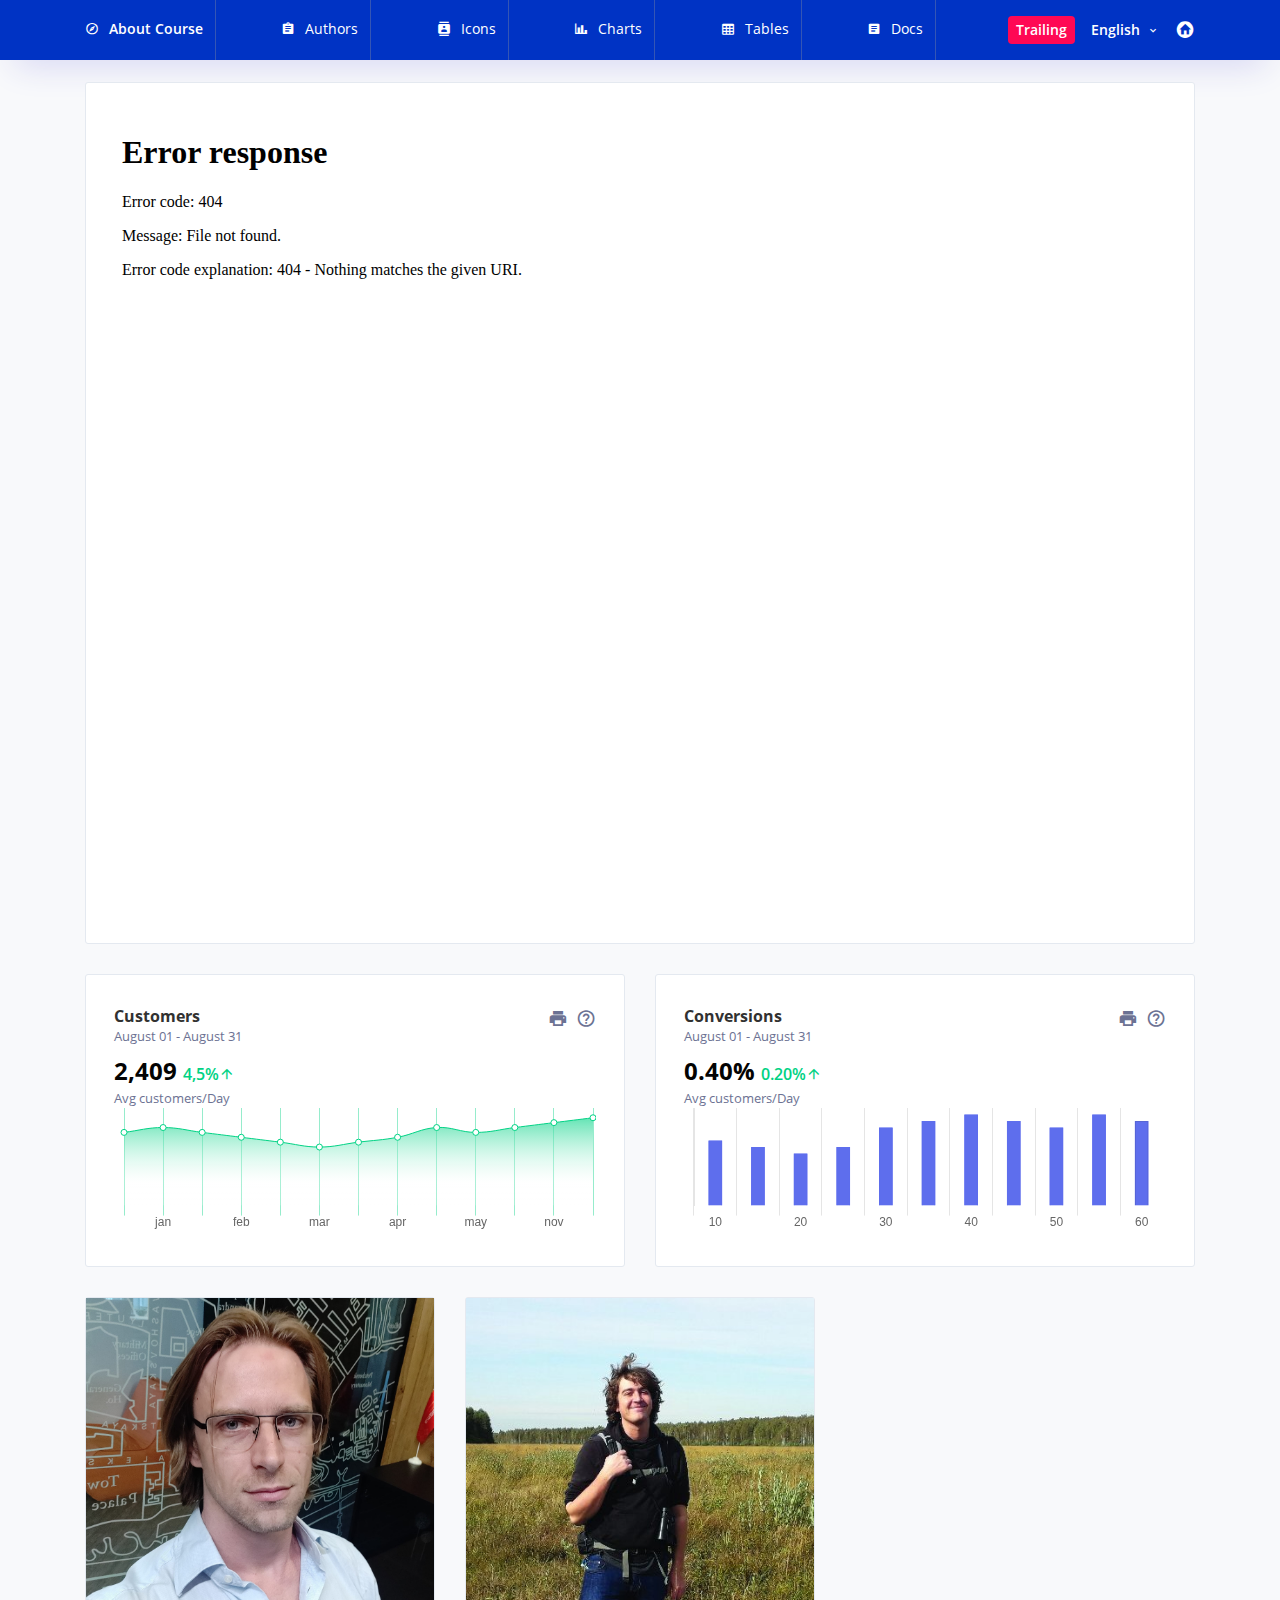
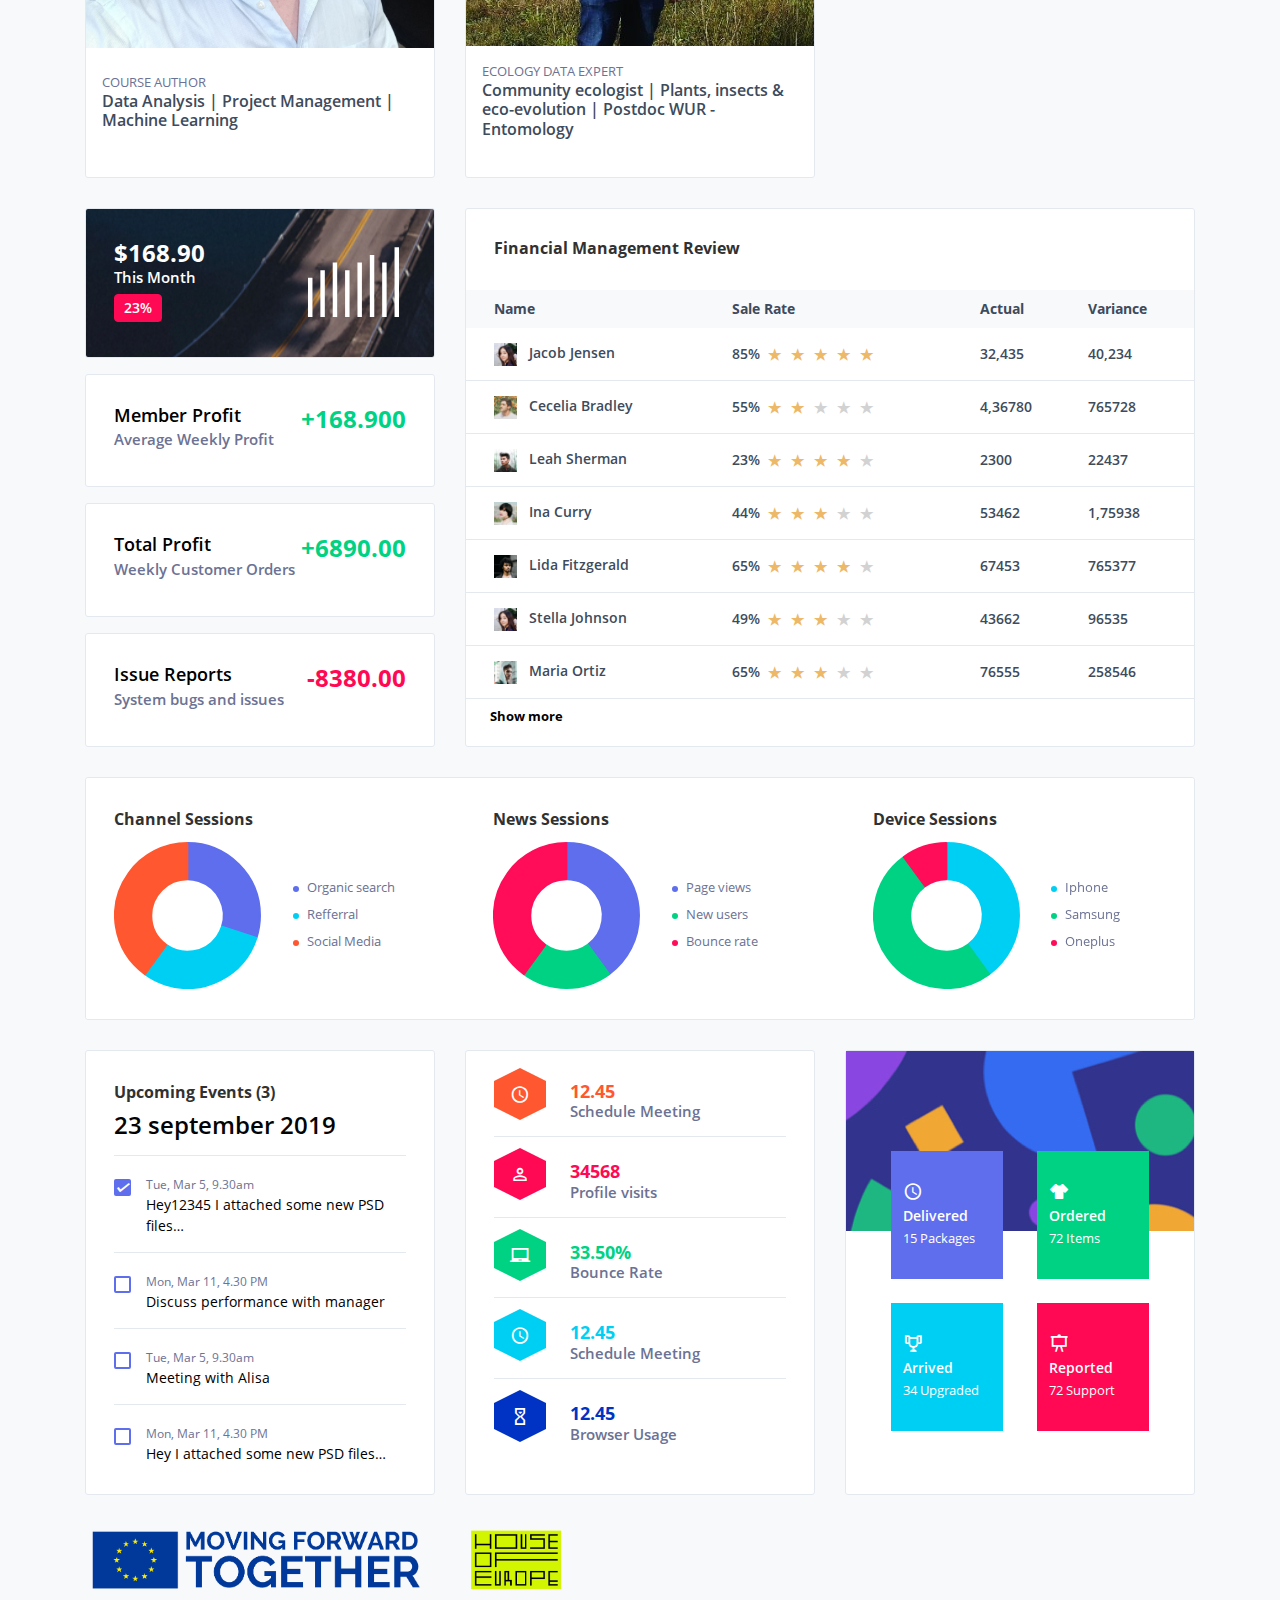
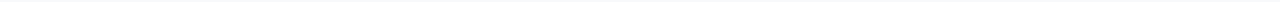
==== commit b7423beb: "2 new pages and logos" ====
--- a/index.html
+++ b/index.html
@@ -4,22 +4,22 @@
     <!-- Required meta tags -->
     <meta charset="utf-8" />
     <meta name="viewport" content="width=device-width, initial-scale=1, shrink-to-fit=no" />
-    <title>Plus Admin</title>
+    <title>Data Analysis in Ecology</title>
     <!-- plugins:css -->
-    <link rel="stylesheet" href="../assets/vendors/mdi/css/materialdesignicons.min.css">
-    <link rel="stylesheet" href="../assets/vendors/flag-icon-css/css/flag-icon.min.css">
-    <link rel="stylesheet" href="../assets/vendors/css/vendor.bundle.base.css">
+    <link rel="stylesheet" href="assets/vendors/mdi/css/materialdesignicons.min.css">
+    <link rel="stylesheet" href="assets/vendors/flag-icon-css/css/flag-icon.min.css">
+    <link rel="stylesheet" href="assets/vendors/css/vendor.bundle.base.css">
     <!-- endinject -->
     <!-- Plugin css for this page -->
-    <link rel="stylesheet" href="../assets/vendors/jquery-bar-rating/css-stars.css" />
-    <link rel="stylesheet" href="../assets/vendors/font-awesome/css/font-awesome.min.css" />
+    <link rel="stylesheet" href="assets/vendors/jquery-bar-rating/css-stars.css" />
+    <link rel="stylesheet" href="assets/vendors/font-awesome/css/font-awesome.min.css" />
     <!-- End plugin css for this page -->
     <!-- inject:css -->
     <!-- endinject -->
     <!-- Layout styles -->
-    <link rel="stylesheet" href="../assets/css/demo_2/style.css" />
+    <link rel="stylesheet" href="assets/css/demo_2/style.css" />
     <!-- End layout styles -->
-    <link rel="shortcut icon" href="../assets/images/favicon.png" />
+    <link rel="shortcut icon" href="assets/images/favicon.png" />
   </head>
   <body>
     <div class="container-scroller">
@@ -29,35 +29,16 @@
           <div class="container">
             <ul class="nav page-navigation">
               <li class="nav-item">
-                <a class="nav-link" href="index.html">
+                <a class="nav-link" href="../../index.html">
                   <i class="mdi mdi-compass-outline menu-icon"></i>
-                  <span class="menu-title">Dashboard</span>
+                  <span class="menu-title">About Course</span>
                 </a>
               </li>
-              <li class="nav-item">
-                <a href="#" class="nav-link">
-                  <i class="mdi mdi-monitor-dashboard menu-icon"></i>
-                  <span class="menu-title">UI Elements</span>
-                  <i class="menu-arrow"></i>
-                </a>
-                <div class="submenu">
-                  <ul class="submenu-item">
-                    <li class="nav-item">
-                      <a class="nav-link" href="pages/ui-features/buttons.html">Buttons</a>
-                    </li>
-                    <li class="nav-item">
-                      <a class="nav-link" href="pages/ui-features/dropdowns.html">Dropdown</a>
-                    </li>
-                    <li class="nav-item">
-                      <a class="nav-link" href="pages/ui-features/typography.html">Typography</a>
-                    </li>
-                  </ul>
-                </div>
-              </li>
+
               <li class="nav-item">
                 <a class="nav-link" href="pages/forms/basic_elements.html">
                   <i class="mdi mdi-clipboard-text menu-icon"></i>
-                  <span class="menu-title">Forms</span>
+                  <span class="menu-title">Authors</span>
                 </a>
               </li>
               <li class="nav-item">
@@ -174,60 +155,33 @@
               <div class="col-sm-4 stretch-card grid-margin">
                 <div class="card">
                   <div class="card-body p-0">
-                    <img class="img-fluid w-100" src="../assets/images/dashboard/img_1.jpg" alt="" />
+                    <img class="img-fluid w-100" src="assets/images/dashboard/111607882_1764895670314797_6144187009030337362_n.jpg" alt="" />
                   </div>
                   <div class="card-body px-3 text-dark">
                     <div class="d-flex justify-content-between">
-                      <p class="text-muted font-13 mb-0">ENTIRE APARTMENT</p>
-                      <i class="mdi mdi-heart-outline"></i>
-                    </div>
-                    <h5 class="font-weight-semibold"> Cosy Studio flat in London </h5>
-                    <div class="d-flex justify-content-between font-weight-semibold">
-                      <p class="mb-0">
-                        <i class="mdi mdi-star star-color pr-1"></i>4.60 (35) </p>
-                      <p class="mb-0">$5,267/night</p>
-                    </div>
+                      <p class="text-muted font-13 mb-0">COURSE AUTHOR</p>
+                    </div>
+                    <h5 class="font-weight-semibold"> Data Analysis | Project Management | Machine Learning </h5>
+                    
                   </div>
                 </div>
               </div>
               <div class="col-sm-4 stretch-card grid-margin">
                 <div class="card">
                   <div class="card-body p-0">
-                    <img class="img-fluid w-100" src="../assets/images/dashboard/img_2.jpg" alt="" />
+                    <img class="img-fluid w-100" src="assets/images/dashboard/F-5Wn112_400x400.jpg" alt="" />
                   </div>
                   <div class="card-body px-3 text-dark">
                     <div class="d-flex justify-content-between">
-                      <p class="text-muted font-13 mb-0">ENTIRE APARTMENT</p>
-                      <i class="mdi mdi-heart-outline"></i>
-                    </div>
-                    <h5 class="font-weight-semibold"> Victoria Bedsit Studio Ensuite </h5>
-                    <div class="d-flex justify-content-between font-weight-semibold">
-                      <p class="mb-0">
-                        <i class="mdi mdi-star star-color pr-1"></i>4.83 (12) </p>
-                      <p class="mb-0">$6,144/night</p>
-                    </div>
-                  </div>
-                </div>
-              </div>
-              <div class="col-sm-4 stretch-card grid-margin">
-                <div class="card">
-                  <div class="card-body p-0">
-                    <img class="img-fluid" src="../assets/images/dashboard/img_3.jpg" alt="" />
-                  </div>
-                  <div class="card-body px-3 text-dark">
-                    <div class="d-flex justify-content-between">
-                      <p class="text-muted font-13 mb-0">ENTIRE APARTMENT</p>
-                      <i class="mdi mdi-heart-outline"></i>
-                    </div>
-                    <h5 class="font-weight-semibold">Fabulous Huge Room</h5>
-                    <div class="d-flex justify-content-between font-weight-semibold">
-                      <p class="mb-0">
-                        <i class="mdi mdi-star star-color pr-1"></i>3.83 (15) </p>
-                      <p class="mb-0">$5,267/night</p>
-                    </div>
-                  </div>
-                </div>
-              </div>
+                      <p class="text-muted font-13 mb-0">ECOLOGY DATA EXPERT</p>
+                    </div>
+                    <h5 class="font-weight-semibold"> Community ecologist | Plants, insects & eco-evolution | Postdoc 
+                      WUR - Entomology </h5>
+                  
+                  </div>
+                </div>
+              </div>
+          
             </div>
             <!-- table row starts here -->
             <div class="row">
@@ -293,7 +247,7 @@
                         <tbody>
                           <tr>
                             <td>
-                              <img src="../assets/images/faces/face2.jpg" class="mr-2" alt="image" /> Jacob Jensen </td>
+                              <img src="assets/images/faces/face2.jpg" class="mr-2" alt="image" /> Jacob Jensen </td>
                             <td>
                               <div class="d-flex">
                                 <span class="pr-2 d-flex align-items-center">85%</span>
@@ -311,7 +265,7 @@
                           </tr>
                           <tr>
                             <td>
-                              <img src="../assets/images/faces/face3.jpg" class="mr-2" alt="image" /> Cecelia Bradley </td>
+                              <img src="assets/images/faces/face3.jpg" class="mr-2" alt="image" /> Cecelia Bradley </td>
                             <td>
                               <div class="d-flex">
                                 <span class="pr-2 d-flex align-items-center">55%</span>
@@ -329,7 +283,7 @@
                           </tr>
                           <tr>
                             <td>
-                              <img src="../assets/images/faces/face4.jpg" class="mr-2" alt="image" /> Leah Sherman </td>
+                              <img src="assets/images/faces/face4.jpg" class="mr-2" alt="image" /> Leah Sherman </td>
                             <td>
                               <div class="d-flex">
                                 <span class="pr-2 d-flex align-items-center">23%</span>
@@ -347,7 +301,7 @@
                           </tr>
                           <tr>
                             <td>
-                              <img src="../assets/images/faces/face5.jpg" class="mr-2" alt="image" /> Ina Curry </td>
+                              <img src="assets/images/faces/face5.jpg" class="mr-2" alt="image" /> Ina Curry </td>
                             <td>
                               <div class="d-flex">
                                 <span class="pr-2 d-flex align-items-center">44%</span>
@@ -365,7 +319,7 @@
                           </tr>
                           <tr>
                             <td>
-                              <img src="../assets/images/faces/face7.jpg" class="mr-2" alt="image" /> Lida Fitzgerald </td>
+                              <img src="assets/images/faces/face7.jpg" class="mr-2" alt="image" /> Lida Fitzgerald </td>
                             <td>
                               <div class="d-flex">
                                 <span class="pr-2 d-flex align-items-center">65%</span>
@@ -383,7 +337,7 @@
                           </tr>
                           <tr>
                             <td>
-                              <img src="../assets/images/faces/face2.jpg" class="mr-2" alt="image" /> Stella Johnson </td>
+                              <img src="assets/images/faces/face2.jpg" class="mr-2" alt="image" /> Stella Johnson </td>
                             <td>
                               <div class="d-flex">
                                 <span class="pr-2 d-flex align-items-center">49%</span>
@@ -401,7 +355,7 @@
                           </tr>
                           <tr>
                             <td>
-                              <img src="../assets/images/faces/face9.jpg" class="mr-2" alt="image" /> Maria Ortiz </td>
+                              <img src="assets/images/faces/face9.jpg" class="mr-2" alt="image" /> Maria Ortiz </td>
                             <td>
                               <div class="d-flex">
                                 <span class="pr-2 d-flex align-items-center">65%</span>
@@ -587,7 +541,7 @@
               <div class="col-sm-6 col-xl-4 stretch-card grid-margin">
                 <div class="card color-card-wrapper">
                   <div class="card-body">
-                    <img class="img-fluid card-top-img w-100" src="../assets/images/dashboard/img_5.jpg" alt="" />
+                    <img class="img-fluid card-top-img w-100" src="assets/images/dashboard/img_5.jpg" alt="" />
                     <div class="d-flex flex-wrap justify-content-around color-card-outer">
                       <div class="col-6 p-0 mb-4">
                         <div class="color-card primary m-auto">
@@ -627,13 +581,21 @@
           <!-- partial:partials/_footer.html -->
           <footer class="footer">
             <div class="container">
-              <div class="d-sm-flex justify-content-center justify-content-sm-between">
-                <span class="text-muted d-block text-center text-sm-left d-sm-inline-block">Copyright © bootstrapdash.com 2020</span>
-                <span class="float-none float-sm-right d-block mt-1 mt-sm-0 text-center"> Free <a href="https://www.bootstrapdash.com/" target="_blank">Bootstrap dashboard templates</a> from Bootstrapdash.com</span>
-              </div>
-
+              <div class="row">
+                <div class="col-sm">
+                  <img height="60" src="assets/images/dashboard/hoe/Moving-Forward-Together-logo-EN-h.png" />
+                </div>
+                <div class="col-sm">
+                  <a href="https://houseofeurope.org.ua/en"><img height="60"
+                      src="assets/images/dashboard/hoe/Screenshot 2021-12-27 173151.png" /> </a>
+                </div>
+                <div class="col-sm">
+                  
+                </div>
+              </div>
               <div>
-                <span class="text-muted d-block text-center text-sm-left d-sm-inline-block"> Distributed By: <a href="https://themewagon.com/" target="_blank">Themewagon</a></span>
+                <!-- <span class="text-muted d-block text-center text-sm-left d-sm-inline-block"> Distributed By: <a
+                    href="https://themewagon.com/" target="_blank">Themewagon</a></span> -->
               </div>
             </div>
           </footer>
@@ -645,26 +607,26 @@
     </div>
     <!-- container-scroller -->
     <!-- plugins:js -->
-    <script src="../assets/vendors/js/vendor.bundle.base.js"></script>
+    <script src="assets/vendors/js/vendor.bundle.base.js"></script>
     <!-- endinject -->
     <!-- Plugin js for this page -->
-    <script src="../assets/vendors/jquery-bar-rating/jquery.barrating.min.js"></script>
-    <script src="../assets/vendors/chart.js/Chart.min.js"></script>
-    <script src="../assets/vendors/flot/jquery.flot.js"></script>
-    <script src="../assets/vendors/flot/jquery.flot.resize.js"></script>
-    <script src="../assets/vendors/flot/jquery.flot.categories.js"></script>
-    <script src="../assets/vendors/flot/jquery.flot.fillbetween.js"></script>
-    <script src="../assets/vendors/flot/jquery.flot.stack.js"></script>
+    <script src="assets/vendors/jquery-bar-rating/jquery.barrating.min.js"></script>
+    <script src="assets/vendors/chart.js/Chart.min.js"></script>
+    <script src="assets/vendors/flot/jquery.flot.js"></script>
+    <script src="assets/vendors/flot/jquery.flot.resize.js"></script>
+    <script src="assets/vendors/flot/jquery.flot.categories.js"></script>
+    <script src="assets/vendors/flot/jquery.flot.fillbetween.js"></script>
+    <script src="assets/vendors/flot/jquery.flot.stack.js"></script>
     <!-- End plugin js for this page -->
     <!-- inject:js -->
-    <script src="../assets/js/off-canvas.js"></script>
-    <script src="../assets/js/hoverable-collapse.js"></script>
-    <script src="../assets/js/misc.js"></script>
-    <script src="../assets/js/settings.js"></script>
-    <script src="../assets/js/todolist.js"></script>
+    <script src="assets/js/off-canvas.js"></script>
+    <script src="assets/js/hoverable-collapse.js"></script>
+    <script src="assets/js/misc.js"></script>
+    <script src="assets/js/settings.js"></script>
+    <script src="assets/js/todolist.js"></script>
     <!-- endinject -->
     <!-- Custom js for this page -->
-    <script src="../assets/js/dashboard.js"></script>
+    <script src="assets/js/dashboard.js"></script>
     <!-- End custom js for this page -->
   </body>
 </html>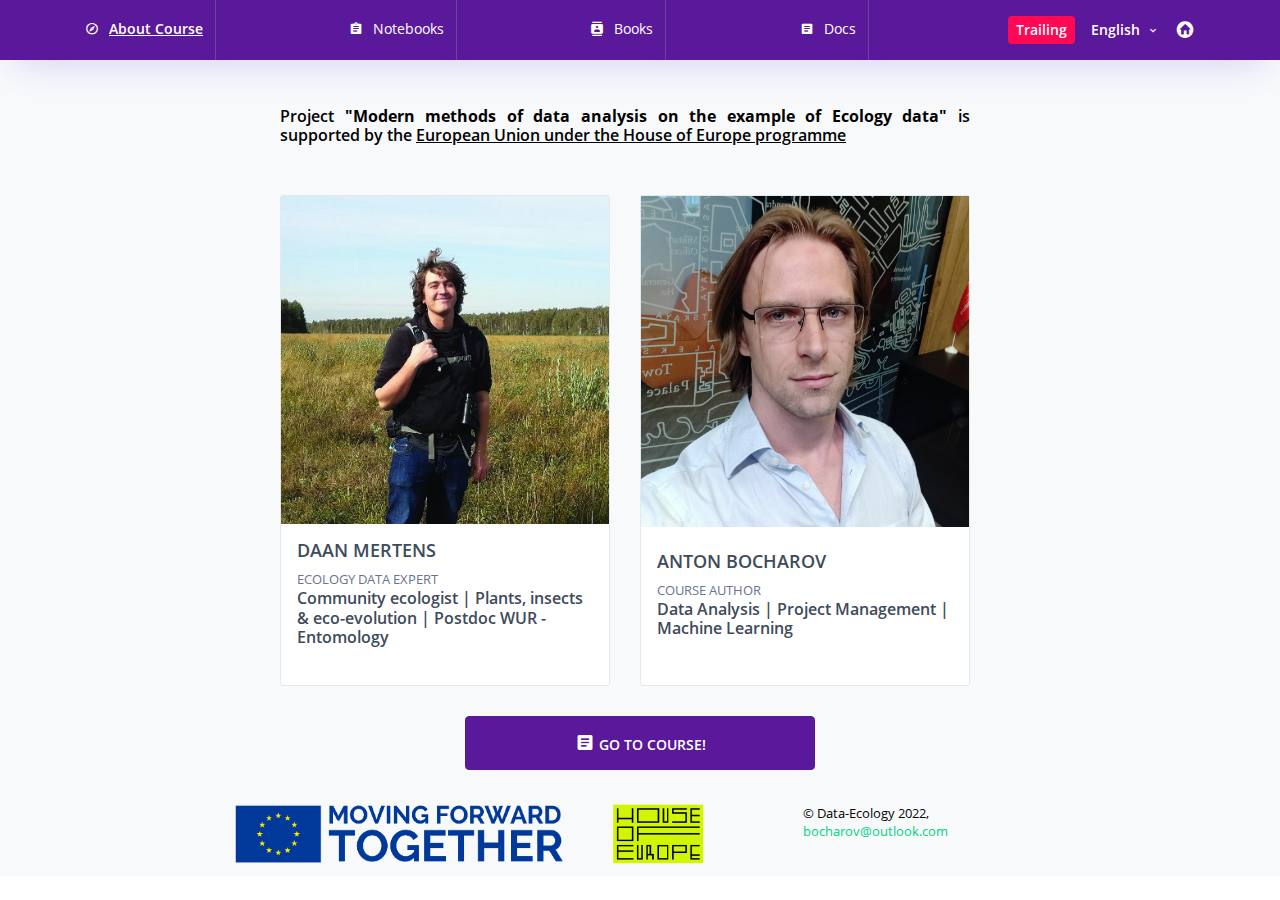
==== commit 23057647: "layout fixes" ====
--- a/index.html
+++ b/index.html
@@ -1,86 +1,80 @@
 <!DOCTYPE html>
 <html lang="en">
-  <head>
-    <!-- Required meta tags -->
-    <meta charset="utf-8" />
-    <meta name="viewport" content="width=device-width, initial-scale=1, shrink-to-fit=no" />
-    <title>Data Analysis in Ecology</title>
-    <!-- plugins:css -->
-    <link rel="stylesheet" href="assets/vendors/mdi/css/materialdesignicons.min.css">
-    <link rel="stylesheet" href="assets/vendors/flag-icon-css/css/flag-icon.min.css">
-    <link rel="stylesheet" href="assets/vendors/css/vendor.bundle.base.css">
-    <!-- endinject -->
-    <!-- Plugin css for this page -->
-    <link rel="stylesheet" href="assets/vendors/jquery-bar-rating/css-stars.css" />
-    <link rel="stylesheet" href="assets/vendors/font-awesome/css/font-awesome.min.css" />
-    <!-- End plugin css for this page -->
-    <!-- inject:css -->
-    <!-- endinject -->
-    <!-- Layout styles -->
-    <link rel="stylesheet" href="assets/css/demo_2/style.css" />
-    <!-- End layout styles -->
-    <link rel="shortcut icon" href="assets/images/favicon.png" />
-  </head>
-  <body>
-    <div class="container-scroller">
-      <!-- partial:partials/_horizontal-navbar.html -->
-      <div class="horizontal-menu">
-        <nav class="bottom-navbar">
-          <div class="container">
-            <ul class="nav page-navigation">
-              <li class="nav-item">
-                <a class="nav-link" href="../../index.html">
-                  <i class="mdi mdi-compass-outline menu-icon"></i>
-                  <span class="menu-title">About Course</span>
-                </a>
-              </li>
-
-              <li class="nav-item">
-                <a class="nav-link" href="pages/forms/basic_elements.html">
-                  <i class="mdi mdi-clipboard-text menu-icon"></i>
-                  <span class="menu-title">Authors</span>
-                </a>
-              </li>
-              <li class="nav-item">
-                <a class="nav-link" href="pages/icons/mdi.html">
-                  <i class="mdi mdi-contacts menu-icon"></i>
-                  <span class="menu-title">Icons</span>
-                </a>
-              </li>
-              <li class="nav-item">
-                <a class="nav-link" href="pages/charts/chartjs.html">
-                  <i class="mdi mdi-chart-bar menu-icon"></i>
-                  <span class="menu-title">Charts</span>
-                </a>
-              </li>
-              <li class="nav-item">
-                <a class="nav-link" href="pages/tables/basic-table.html">
-                  <i class="mdi mdi-table-large menu-icon"></i>
-                  <span class="menu-title">Tables</span>
-                </a>
-              </li>
-              <li class="nav-item">
-                <a href="https://www.bootstrapdash.com/demo/plus-free/documentation/documentation.html" class="nav-link" target="_blank">
-                  <i class="mdi mdi-file-document-box menu-icon"></i>
-                  <span class="menu-title">Docs</span></a>
-              </li>
-              <li class="nav-item">
-                <div class="nav-link d-flex">
-                  <button class="btn btn-sm bg-danger text-white"> Trailing </button>
-                  <div class="nav-item dropdown">
-                    <a class="nav-link count-indicator dropdown-toggle text-white font-weight-semibold" id="notificationDropdown" href="#" data-toggle="dropdown"> English </a>
-                    <div class="dropdown-menu dropdown-menu-right navbar-dropdown preview-list" aria-labelledby="notificationDropdown">
-                      <a class="dropdown-item" href="#">
-                        <i class="flag-icon flag-icon-bl mr-3"></i> French </a>
-                      <div class="dropdown-divider"></div>
-                      <a class="dropdown-item" href="#">
-                        <i class="flag-icon flag-icon-cn mr-3"></i> Chinese </a>
-                      <div class="dropdown-divider"></div>
-                      <a class="dropdown-item" href="#">
-                        <i class="flag-icon flag-icon-de mr-3"></i> German </a>
-                      <div class="dropdown-divider"></div>
-                      <a class="dropdown-item" href="#">
-                        <i class="flag-icon flag-icon-ru mr-3"></i>Russian </a>
+
+<head>
+  <!-- Required meta tags -->
+  <meta charset="utf-8" />
+  <meta name="viewport" content="width=device-width, initial-scale=1, shrink-to-fit=no" />
+  <title>Data Analysis in Ecology</title>
+  <!-- plugins:css -->
+  <link rel="stylesheet" href="assets/vendors/mdi/css/materialdesignicons.min.css">
+  <link rel="stylesheet" href="assets/vendors/flag-icon-css/css/flag-icon.min.css">
+  <link rel="stylesheet" href="assets/vendors/css/vendor.bundle.base.css">
+  <!-- endinject -->
+  <!-- Plugin css for this page -->
+  <link rel="stylesheet" href="assets/vendors/select2/select2.min.css" />
+  <link rel="stylesheet" href="assets/vendors/select2-bootstrap-theme/select2-bootstrap.min.css" />
+  <!-- End plugin css for this page -->
+  <!-- inject:css -->
+  <!-- endinject -->
+  <!-- Layout styles -->
+  <link rel="stylesheet" href="assets/css/demo_2/style.css" />
+  <!-- End layout styles -->
+  <link rel="shortcut icon" href="assets/images/favicon.png" />
+</head>
+
+<body>
+  <div class="container-scroller">
+    <!-- partial:partials/_horizontal-navbar.html -->
+    <div class="horizontal-menu">
+      <nav class="bottom-navbar">
+        <div class="container">
+          <ul class="nav page-navigation">
+            <li class="nav-item">
+              <a class="nav-link" href="index.html">
+                <i class="mdi mdi-compass-outline menu-icon"></i>
+                <span class="menu-title"><u>About Course</u></span>
+              </a>
+            </li>
+
+            <li class="nav-item">
+              <a class="nav-link" href="pages/forms/notebooks.html">
+                <i class="mdi mdi-clipboard-text menu-icon"></i>
+                <span class="menu-title">Notebooks</span>
+              </a>
+            </li>
+            <li class="nav-item">
+              <a class="nav-link" href="pages/forms/books.html">
+                <i class="mdi mdi-contacts menu-icon"></i>
+                <span class="menu-title">Books</span>
+              </a>
+            </li>
+          
+            <li class="nav-item">
+              <a href="https://www.bootstrapdash.com/demo/plus-free/documentation/documentation.html" class="nav-link"
+                target="_blank">
+                <i class="mdi mdi-file-document-box menu-icon"></i>
+                <span class="menu-title">Docs</span></a>
+            </li>
+            <li class="nav-item">
+              <div class="nav-link d-flex">
+                <button class="btn btn-sm bg-danger text-white"> Trailing </button>
+                <div class="nav-item dropdown">
+                  <a class="nav-link count-indicator dropdown-toggle text-white font-weight-semibold"
+                    id="notificationDropdown" href="#" data-toggle="dropdown"> English </a>
+                  <div class="dropdown-menu dropdown-menu-right navbar-dropdown preview-list"
+                    aria-labelledby="notificationDropdown">
+                    <a class="dropdown-item" href="#">
+                      <i class="flag-icon flag-icon-bl mr-3"></i> French </a>
+                    <div class="dropdown-divider"></div>
+                    <a class="dropdown-item" href="#">
+                      <i class="flag-icon flag-icon-cn mr-3"></i> Chinese </a>
+                    <div class="dropdown-divider"></div>
+                    <a class="dropdown-item" href="#">
+                      <i class="flag-icon flag-icon-de mr-3"></i> German </a>
+                    <div class="dropdown-divider"></div>
+                    <a class="dropdown-item" href="#">
+                      <i class="flag-icon flag-icon-ru mr-3"></i>Russian </a>
                     </div>
                   </div>
                   <a class="text-white" href="index.html"><i class="mdi mdi-home-circle"></i></a>
@@ -93,540 +87,118 @@
       <!-- partial -->
       <div class="container-fluid page-body-wrapper">
         <div class="main-panel">
-          <div class="content-wrapper pb-0">
-
-            <!-- first row starts here -->
-            <div class="row">
-              <div class="col-xl-12 stretch-card grid-margin">
-                <div class="card">
-                  <div class="card-body stretch-card">
-                    <iframe src="/jupyter/lab/tree/work/V1_CommunityAnalysis.ipynb" height="800" width="100%" frameborder="0">
-
-                    </iframe>
+        <div class="content-wrapper pb-0">
+          
+          <!-- first row starts here -->
+          <div class="row col-sm-12 justify-content-md-center">
+            <div class="col-sm-8">
+
+              <h5 style="text-align: justify; margin-top: 25px;margin-bottom: 50px;">
+                Project <b>"Modern methods of data analysis on the example of Ecology data"</b> is supported by the <u>
+                  European Union under the House of Europe programme</u>
+                </h5>
+              </div>
+          </div>
+          
+          
+          <!-- chart row starts here -->
+          <!-- image card row starts here -->
+          <div class="row col-sm-12 justify-content-md-center">
+            <div class="col-sm-4 stretch-card grid-margin">
+              <div class="card">
+                <div class="card-body p-0">
+                  <a href="https://twitter.com/daan_mertens" target="_blank">
+                    <img class="img-fluid w-100" src="assets/images/dashboard/F-5Wn112_400x400.jpg" alt="" />
+                  </a>
+                </div>
+                <div class="card-body px-3 text-dark">
+                  <h4>DAAN MERTENS</h4>
+                  <div class="d-flex justify-content-between">
+                    <p class="text-muted font-13 mb-0">ECOLOGY DATA EXPERT</p>
                   </div>
-                </div>
-              </div>
-            </div>
-            <!-- chart row starts here -->
-            <div class="row">
-              <div class="col-sm-6 stretch-card grid-margin">
-                <div class="card">
-                  <div class="card-body">
-                    <div class="d-flex justify-content-between">
-                      <div class="card-title"> Customers <small class="d-block text-muted">August 01 - August 31</small>
-                      </div>
-                      <div class="d-flex text-muted font-20">
-                        <i class="mdi mdi-printer mouse-pointer"></i>
-                        <i class="mdi mdi-help-circle-outline ml-2 mouse-pointer"></i>
-                      </div>
-                    </div>
-                    <h3 class="font-weight-bold mb-0"> 2,409 <span class="text-success h5">4,5%<i class="mdi mdi-arrow-up"></i></span>
-                    </h3>
-                    <span class="text-muted font-13">Avg customers/Day</span>
-                    <div class="line-chart-wrapper">
-                      <canvas id="linechart" height="80"></canvas>
-                    </div>
+                  <h5 class="font-weight-semibold"> Community ecologist | Plants, insects & eco-evolution | Postdoc
+                    WUR - Entomology </h5>
+  
+                </div>
+              </div>
+            </div>
+            <div class="col-sm-4 stretch-card grid-margin">
+              <div class="card">
+                <div class="card-body p-0">
+                  <a href="https://fb.com/bo44arov" target="_blank">
+                    <img class="img-fluid w-100"
+                    src="assets/images/dashboard/111607882_1764895670314797_6144187009030337362_n.jpg" alt="" />
+                  </a>
+                </div>
+                <div class="card-body px-3 text-dark">
+                  <h4>ANTON BOCHAROV</h4>
+                  <div class="d-flex justify-content-between">
+                    <p class="text-muted font-13 mb-0">COURSE AUTHOR</p>
                   </div>
-                </div>
-              </div>
-              <div class="col-sm-6 stretch-card grid-margin">
-                <div class="card">
-                  <div class="card-body">
-                    <div class="d-flex justify-content-between">
-                      <div class="card-title"> Conversions <small class="d-block text-muted">August 01 - August 31</small>
-                      </div>
-                      <div class="d-flex text-muted font-20">
-                        <i class="mdi mdi-printer mouse-pointer"></i>
-                        <i class="mdi mdi-help-circle-outline ml-2 mouse-pointer"></i>
-                      </div>
-                    </div>
-                    <h3 class="font-weight-bold mb-0"> 0.40% <span class="text-success h5">0.20%<i class="mdi mdi-arrow-up"></i></span>
-                    </h3>
-                    <span class="text-muted font-13">Avg customers/Day</span>
-                    <div class="bar-chart-wrapper">
-                      <canvas id="barchart" height="80"></canvas>
-                    </div>
-                  </div>
-                </div>
-              </div>
-            </div>
-            <!-- image card row starts here -->
-            <div class="row">
-              <div class="col-sm-4 stretch-card grid-margin">
-                <div class="card">
-                  <div class="card-body p-0">
-                    <img class="img-fluid w-100" src="assets/images/dashboard/111607882_1764895670314797_6144187009030337362_n.jpg" alt="" />
-                  </div>
-                  <div class="card-body px-3 text-dark">
-                    <div class="d-flex justify-content-between">
-                      <p class="text-muted font-13 mb-0">COURSE AUTHOR</p>
-                    </div>
-                    <h5 class="font-weight-semibold"> Data Analysis | Project Management | Machine Learning </h5>
-                    
-                  </div>
-                </div>
-              </div>
-              <div class="col-sm-4 stretch-card grid-margin">
-                <div class="card">
-                  <div class="card-body p-0">
-                    <img class="img-fluid w-100" src="assets/images/dashboard/F-5Wn112_400x400.jpg" alt="" />
-                  </div>
-                  <div class="card-body px-3 text-dark">
-                    <div class="d-flex justify-content-between">
-                      <p class="text-muted font-13 mb-0">ECOLOGY DATA EXPERT</p>
-                    </div>
-                    <h5 class="font-weight-semibold"> Community ecologist | Plants, insects & eco-evolution | Postdoc 
-                      WUR - Entomology </h5>
-                  
-                  </div>
-                </div>
-              </div>
-          
-            </div>
-            <!-- table row starts here -->
-            <div class="row">
-              <div class="col-xl-4 grid-margin">
-                <div class="card card-stat stretch-card mb-3">
-                  <div class="card-body">
-                    <div class="d-flex justify-content-between">
-                      <div class="text-white">
-                        <h3 class="font-weight-bold mb-0">$168.90</h3>
-                        <h6>This Month</h6>
-                        <div class="badge badge-danger">23%</div>
-                      </div>
-                      <div class="flot-bar-wrapper">
-                        <div id="column-chart" class="flot-chart"></div>
-                      </div>
-                    </div>
-                  </div>
-                </div>
-                <div class="card stretch-card mb-3">
-                  <div class="card-body d-flex flex-wrap justify-content-between">
-                    <div>
-                      <h4 class="font-weight-semibold mb-1 text-black"> Member Profit </h4>
-                      <h6 class="text-muted">Average Weekly Profit</h6>
-                    </div>
-                    <h3 class="text-success font-weight-bold">+168.900</h3>
-                  </div>
-                </div>
-                <div class="card stretch-card mb-3">
-                  <div class="card-body d-flex flex-wrap justify-content-between">
-                    <div>
-                      <h4 class="font-weight-semibold mb-1 text-black"> Total Profit </h4>
-                      <h6 class="text-muted">Weekly Customer Orders</h6>
-                    </div>
-                    <h3 class="text-success font-weight-bold">+6890.00</h3>
-                  </div>
-                </div>
-                <div class="card mt-3">
-                  <div class="card-body d-flex flex-wrap justify-content-between">
-                    <div>
-                      <h4 class="font-weight-semibold mb-1 text-black"> Issue Reports </h4>
-                      <h6 class="text-muted">System bugs and issues</h6>
-                    </div>
-                    <h3 class="text-danger font-weight-bold">-8380.00</h3>
-                  </div>
-                </div>
-              </div>
-              <div class="col-xl-8 stretch-card grid-margin">
-                <div class="card">
-                  <div class="card-body pb-0">
-                    <h4 class="card-title">Financial management review</h4>
-                  </div>
-                  <div class="card-body p-0">
-                    <div class="table-responsive">
-                      <table class="table custom-table text-dark">
-                        <thead>
-                          <tr>
-                            <th>Name</th>
-                            <th>Sale Rate</th>
-                            <th>Actual</th>
-                            <th>Variance</th>
-                          </tr>
-                        </thead>
-                        <tbody>
-                          <tr>
-                            <td>
-                              <img src="assets/images/faces/face2.jpg" class="mr-2" alt="image" /> Jacob Jensen </td>
-                            <td>
-                              <div class="d-flex">
-                                <span class="pr-2 d-flex align-items-center">85%</span>
-                                <select id="star-1" name="rating" autocomplete="off">
-                                  <option value="1">1</option>
-                                  <option value="2">2</option>
-                                  <option value="3">3</option>
-                                  <option value="4">4</option>
-                                  <option value="5">5</option>
-                                </select>
-                              </div>
-                            </td>
-                            <td>32,435</td>
-                            <td>40,234</td>
-                          </tr>
-                          <tr>
-                            <td>
-                              <img src="assets/images/faces/face3.jpg" class="mr-2" alt="image" /> Cecelia Bradley </td>
-                            <td>
-                              <div class="d-flex">
-                                <span class="pr-2 d-flex align-items-center">55%</span>
-                                <select id="star-2" name="rating" autocomplete="off">
-                                  <option value="1">1</option>
-                                  <option value="2">2</option>
-                                  <option value="3">3</option>
-                                  <option value="4">4</option>
-                                  <option value="5">5</option>
-                                </select>
-                              </div>
-                            </td>
-                            <td>4,36780</td>
-                            <td>765728</td>
-                          </tr>
-                          <tr>
-                            <td>
-                              <img src="assets/images/faces/face4.jpg" class="mr-2" alt="image" /> Leah Sherman </td>
-                            <td>
-                              <div class="d-flex">
-                                <span class="pr-2 d-flex align-items-center">23%</span>
-                                <select id="star-3" name="rating" autocomplete="off">
-                                  <option value="1">1</option>
-                                  <option value="2">2</option>
-                                  <option value="3">3</option>
-                                  <option value="4">4</option>
-                                  <option value="5">5</option>
-                                </select>
-                              </div>
-                            </td>
-                            <td>2300</td>
-                            <td>22437</td>
-                          </tr>
-                          <tr>
-                            <td>
-                              <img src="assets/images/faces/face5.jpg" class="mr-2" alt="image" /> Ina Curry </td>
-                            <td>
-                              <div class="d-flex">
-                                <span class="pr-2 d-flex align-items-center">44%</span>
-                                <select id="star-4" name="rating" autocomplete="off">
-                                  <option value="1">1</option>
-                                  <option value="2">2</option>
-                                  <option value="3">3</option>
-                                  <option value="4">4</option>
-                                  <option value="5">5</option>
-                                </select>
-                              </div>
-                            </td>
-                            <td>53462</td>
-                            <td>1,75938</td>
-                          </tr>
-                          <tr>
-                            <td>
-                              <img src="assets/images/faces/face7.jpg" class="mr-2" alt="image" /> Lida Fitzgerald </td>
-                            <td>
-                              <div class="d-flex">
-                                <span class="pr-2 d-flex align-items-center">65%</span>
-                                <select id="star-5" name="rating" autocomplete="off">
-                                  <option value="1">1</option>
-                                  <option value="2">2</option>
-                                  <option value="3">3</option>
-                                  <option value="4">4</option>
-                                  <option value="5">5</option>
-                                </select>
-                              </div>
-                            </td>
-                            <td>67453</td>
-                            <td>765377</td>
-                          </tr>
-                          <tr>
-                            <td>
-                              <img src="assets/images/faces/face2.jpg" class="mr-2" alt="image" /> Stella Johnson </td>
-                            <td>
-                              <div class="d-flex">
-                                <span class="pr-2 d-flex align-items-center">49%</span>
-                                <select id="star-6" name="rating" autocomplete="off">
-                                  <option value="1">1</option>
-                                  <option value="2">2</option>
-                                  <option value="3">3</option>
-                                  <option value="4">4</option>
-                                  <option value="5">5</option>
-                                </select>
-                              </div>
-                            </td>
-                            <td>43662</td>
-                            <td>96535</td>
-                          </tr>
-                          <tr>
-                            <td>
-                              <img src="assets/images/faces/face9.jpg" class="mr-2" alt="image" /> Maria Ortiz </td>
-                            <td>
-                              <div class="d-flex">
-                                <span class="pr-2 d-flex align-items-center">65%</span>
-                                <select id="star-7" name="rating" autocomplete="off">
-                                  <option value="1">1</option>
-                                  <option value="2">2</option>
-                                  <option value="3">3</option>
-                                  <option value="4">4</option>
-                                  <option value="5">5</option>
-                                </select>
-                              </div>
-                            </td>
-                            <td>76555</td>
-                            <td>258546</td>
-                          </tr>
-                        </tbody>
-                      </table>
-                    </div>
-                    <a class="text-black d-block pl-4 pt-2 pb-2 pb-lg-0 font-13 font-weight-bold" href="#">Show more</a>
-                  </div>
-                </div>
-              </div>
-            </div>
-            <!-- doughnut chart row starts -->
-            <div class="row">
-              <div class="col-sm-12 stretch-card grid-margin">
-                <div class="card">
-                  <div class="row">
-                    <div class="col-md-4">
-                      <div class="card border-0">
-                        <div class="card-body">
-                          <div class="card-title">Channel Sessions</div>
-                          <div class="d-flex flex-wrap">
-                            <div class="doughnut-wrapper w-50">
-                              <canvas id="doughnutChart1" width="100" height="100"></canvas>
-                            </div>
-                            <div id="doughnut-chart-legend" class="pl-lg-3 rounded-legend align-self-center flex-grow legend-vertical legend-bottom-left"></div>
-                          </div>
-                        </div>
-                      </div>
-                    </div>
-                    <div class="col-md-4">
-                      <div class="card border-0">
-                        <div class="card-body">
-                          <div class="card-title">News Sessions</div>
-                          <div class="d-flex flex-wrap">
-                            <div class="doughnut-wrapper w-50">
-                              <canvas id="doughnutChart2" width="100" height="100"></canvas>
-                            </div>
-                            <div id="doughnut-chart-legend2" class="pl-lg-3 rounded-legend align-self-center flex-grow legend-vertical legend-bottom-left"></div>
-                          </div>
-                        </div>
-                      </div>
-                    </div>
-                    <div class="col-md-4">
-                      <div class="card border-0">
-                        <div class="card-body">
-                          <div class="card-title">Device Sessions</div>
-                          <div class="d-flex flex-wrap">
-                            <div class="doughnut-wrapper w-50">
-                              <canvas id="doughnutChart3" width="100" height="100"></canvas>
-                            </div>
-                            <div id="doughnut-chart-legend3" class="pl-lg-3 rounded-legend align-self-center flex-grow legend-vertical legend-bottom-left"></div>
-                          </div>
-                        </div>
-                      </div>
-                    </div>
-                  </div>
-                </div>
-              </div>
-            </div>
-            <!-- last row starts here -->
-            <div class="row">
-              <div class="col-sm-6 col-xl-4 stretch-card grid-margin">
-                <div class="card">
-                  <div class="card-body">
-                    <div class="card-title mb-2">Upcoming events (3)</div>
-                    <h3 class="mb-3">23 september 2019</h3>
-                    <div class="d-flex border-bottom border-top py-3">
-                      <div class="form-check">
-                        <label class="form-check-label">
-                          <input type="checkbox" class="form-check-input" checked /></label>
-                      </div>
-                      <div class="pl-2">
-                        <span class="font-12 text-muted">Tue, Mar 5, 9.30am</span>
-                        <p class="m-0 text-black"> Hey12345 I attached some new PSD files… </p>
-                      </div>
-                    </div>
-                    <div class="d-flex border-bottom py-3">
-                      <div class="form-check">
-                        <label class="form-check-label">
-                          <input type="checkbox" class="form-check-input" /></label>
-                      </div>
-                      <div class="pl-2">
-                        <span class="font-12 text-muted">Mon, Mar 11, 4.30 PM</span>
-                        <p class="m-0 text-black"> Discuss performance with manager </p>
-                      </div>
-                    </div>
-                    <div class="d-flex border-bottom py-3">
-                      <div class="form-check">
-                        <label class="form-check-label">
-                          <input type="checkbox" class="form-check-input" /></label>
-                      </div>
-                      <div class="pl-2">
-                        <span class="font-12 text-muted">Tue, Mar 5, 9.30am</span>
-                        <p class="m-0 text-black">Meeting with Alisa</p>
-                      </div>
-                    </div>
-                    <div class="d-flex pt-3">
-                      <div class="form-check">
-                        <label class="form-check-label">
-                          <input type="checkbox" class="form-check-input" /></label>
-                      </div>
-                      <div class="pl-2">
-                        <span class="font-12 text-muted">Mon, Mar 11, 4.30 PM</span>
-                        <p class="m-0 text-black"> Hey I attached some new PSD files… </p>
-                      </div>
-                    </div>
-                  </div>
-                </div>
-              </div>
-              <div class="col-sm-6 col-xl-4 stretch-card grid-margin">
-                <div class="card">
-                  <div class="card-body">
-                    <div class="d-flex border-bottom mb-4 pb-2">
-                      <div class="hexagon">
-                        <div class="hex-mid hexagon-warning">
-                          <i class="mdi mdi-clock-outline"></i>
-                        </div>
-                      </div>
-                      <div class="pl-4">
-                        <h4 class="font-weight-bold text-warning mb-0"> 12.45 </h4>
-                        <h6 class="text-muted">Schedule Meeting</h6>
-                      </div>
-                    </div>
-                    <div class="d-flex border-bottom mb-4 pb-2">
-                      <div class="hexagon">
-                        <div class="hex-mid hexagon-danger">
-                          <i class="mdi mdi-account-outline"></i>
-                        </div>
-                      </div>
-                      <div class="pl-4">
-                        <h4 class="font-weight-bold text-danger mb-0">34568</h4>
-                        <h6 class="text-muted">Profile visits</h6>
-                      </div>
-                    </div>
-                    <div class="d-flex border-bottom mb-4 pb-2">
-                      <div class="hexagon">
-                        <div class="hex-mid hexagon-success">
-                          <i class="mdi mdi-laptop-chromebook"></i>
-                        </div>
-                      </div>
-                      <div class="pl-4">
-                        <h4 class="font-weight-bold text-success mb-0"> 33.50% </h4>
-                        <h6 class="text-muted">Bounce Rate</h6>
-                      </div>
-                    </div>
-                    <div class="d-flex border-bottom mb-4 pb-2">
-                      <div class="hexagon">
-                        <div class="hex-mid hexagon-info">
-                          <i class="mdi mdi-clock-outline"></i>
-                        </div>
-                      </div>
-                      <div class="pl-4">
-                        <h4 class="font-weight-bold text-info mb-0">12.45</h4>
-                        <h6 class="text-muted">Schedule Meeting</h6>
-                      </div>
-                    </div>
-                    <div class="d-flex">
-                      <div class="hexagon">
-                        <div class="hex-mid hexagon-primary">
-                          <i class="mdi mdi-timer-sand"></i>
-                        </div>
-                      </div>
-                      <div class="pl-4">
-                        <h4 class="font-weight-bold text-primary mb-0"> 12.45 </h4>
-                        <h6 class="text-muted mb-0">Browser Usage</h6>
-                      </div>
-                    </div>
-                  </div>
-                </div>
-              </div>
-              <div class="col-sm-6 col-xl-4 stretch-card grid-margin">
-                <div class="card color-card-wrapper">
-                  <div class="card-body">
-                    <img class="img-fluid card-top-img w-100" src="assets/images/dashboard/img_5.jpg" alt="" />
-                    <div class="d-flex flex-wrap justify-content-around color-card-outer">
-                      <div class="col-6 p-0 mb-4">
-                        <div class="color-card primary m-auto">
-                          <i class="mdi mdi-clock-outline"></i>
-                          <p class="font-weight-semibold mb-0">Delivered</p>
-                          <span class="small">15 Packages</span>
-                        </div>
-                      </div>
-                      <div class="col-6 p-0 mb-4">
-                        <div class="color-card bg-success m-auto">
-                          <i class="mdi mdi-tshirt-crew"></i>
-                          <p class="font-weight-semibold mb-0">Ordered</p>
-                          <span class="small">72 Items</span>
-                        </div>
-                      </div>
-                      <div class="col-6 p-0">
-                        <div class="color-card bg-info m-auto">
-                          <i class="mdi mdi-trophy-outline"></i>
-                          <p class="font-weight-semibold mb-0">Arrived</p>
-                          <span class="small">34 Upgraded</span>
-                        </div>
-                      </div>
-                      <div class="col-6 p-0">
-                        <div class="color-card bg-danger m-auto">
-                          <i class="mdi mdi-presentation"></i>
-                          <p class="font-weight-semibold mb-0">Reported</p>
-                          <span class="small">72 Support</span>
-                        </div>
-                      </div>
-                    </div>
-                  </div>
-                </div>
-              </div>
-            </div>
-          </div>
-          <!-- content-wrapper ends -->
-          <!-- partial:partials/_footer.html -->
-          <footer class="footer">
-            <div class="container">
-              <div class="row">
-                <div class="col-sm">
-                  <img height="60" src="assets/images/dashboard/hoe/Moving-Forward-Together-logo-EN-h.png" />
-                </div>
-                <div class="col-sm">
-                  <a href="https://houseofeurope.org.ua/en"><img height="60"
-                      src="assets/images/dashboard/hoe/Screenshot 2021-12-27 173151.png" /> </a>
-                </div>
-                <div class="col-sm">
-                  
-                </div>
-              </div>
-              <div>
-                <!-- <span class="text-muted d-block text-center text-sm-left d-sm-inline-block"> Distributed By: <a
-                    href="https://themewagon.com/" target="_blank">Themewagon</a></span> -->
-              </div>
-            </div>
-          </footer>
-          <!-- partial -->
+                  <h5 class="font-weight-semibold"> Data Analysis | Project Management | Machine Learning </h5>
+                </div>
+              </div>
+            </div>
+          </div>
+          <div class="row justify-content-md-center">
+          <div class="col-sm-4">
+            <a href="pages/forms/notebooks.html">
+              <button type="button" class="btn btn-primary btn-lg btn-block">
+                <i class="mdi mdi-file-document-box"></i> GO TO COURSE! </button>
+              </a>
+            </div>
+          </div>
+          <!-- table row starts here -->
         </div>
-        <!-- main-panel ends -->
+        <!-- content-wrapper ends -->
+        <!-- partial:partials/_footer.html -->
+        <footer class="footer">
+          <div class="container">
+            <div class="row justify-content-md-center">
+              <div class="col-sm-4">
+                <img height="60" src="assets/images/dashboard/hoe/Moving-Forward-Together-logo-EN-h.png" />
+              </div>
+              <div class="col-sm-2">
+                <a href="https://houseofeurope.org.ua/en"><img height="60"
+                    src="assets/images/dashboard/hoe/Screenshot 2021-12-27 173151.png" /> </a>
+              </div>
+              <div class="col-sm-3">© Data-Ecology 2022, <br> <a href="mailto:bocharov@outlook.com">bocharov@outlook.com</a> </div>
+            </div>
+            <div>
+              <!-- <span class="text-muted d-block text-center text-sm-left d-sm-inline-block"> Distributed By: <a
+                  href="https://themewagon.com/" target="_blank">Themewagon</a></span> -->
+            </div>
+          </div>
+        </footer>
+        <!-- partial -->
       </div>
-      <!-- page-body-wrapper ends -->
+      <!-- main-panel ends -->
     </div>
-    <!-- container-scroller -->
-    <!-- plugins:js -->
-    <script src="assets/vendors/js/vendor.bundle.base.js"></script>
-    <!-- endinject -->
-    <!-- Plugin js for this page -->
-    <script src="assets/vendors/jquery-bar-rating/jquery.barrating.min.js"></script>
-    <script src="assets/vendors/chart.js/Chart.min.js"></script>
-    <script src="assets/vendors/flot/jquery.flot.js"></script>
-    <script src="assets/vendors/flot/jquery.flot.resize.js"></script>
-    <script src="assets/vendors/flot/jquery.flot.categories.js"></script>
-    <script src="assets/vendors/flot/jquery.flot.fillbetween.js"></script>
-    <script src="assets/vendors/flot/jquery.flot.stack.js"></script>
-    <!-- End plugin js for this page -->
-    <!-- inject:js -->
-    <script src="assets/js/off-canvas.js"></script>
-    <script src="assets/js/hoverable-collapse.js"></script>
-    <script src="assets/js/misc.js"></script>
-    <script src="assets/js/settings.js"></script>
-    <script src="assets/js/todolist.js"></script>
-    <!-- endinject -->
-    <!-- Custom js for this page -->
-    <script src="assets/js/dashboard.js"></script>
-    <!-- End custom js for this page -->
-  </body>
+    <!-- page-body-wrapper ends -->
+  </div>
+  <!-- container-scroller -->
+  <!-- plugins:js -->
+  <script src="assets/vendors/js/vendor.bundle.base.js"></script>
+  <!-- endinject -->
+  <!-- Plugin js for this page -->
+  <script src="assets/vendors/jquery-bar-rating/jquery.barrating.min.js"></script>
+  <script src="assets/vendors/chart.js/Chart.min.js"></script>
+  <script src="assets/vendors/flot/jquery.flot.js"></script>
+  <script src="assets/vendors/flot/jquery.flot.resize.js"></script>
+  <script src="assets/vendors/flot/jquery.flot.categories.js"></script>
+  <script src="assets/vendors/flot/jquery.flot.fillbetween.js"></script>
+  <script src="assets/vendors/flot/jquery.flot.stack.js"></script>
+  <!-- End plugin js for this page -->
+  <!-- inject:js -->
+  <script src="assets/js/off-canvas.js"></script>
+  <script src="assets/js/hoverable-collapse.js"></script>
+  <script src="assets/js/misc.js"></script>
+  <script src="assets/js/settings.js"></script>
+  <script src="assets/js/todolist.js"></script>
+  <!-- endinject -->
+  <!-- Custom js for this page -->
+  <script src="assets/js/dashboard.js"></script>
+  <!-- End custom js for this page -->
+</body>
+
 </html>--- a/assets/css/demo_2/style.css
+++ b/assets/css/demo_2/style.css
@@ -1817,7 +1817,7 @@
   --gray-lighter: #e8eff4;
   --gray-lightest: #e6e9ed;
   --black: #000000;
-  --primary: #0033c4;
+  --primary: #5a189a;
   --secondary: #a0a0a0;
   --success: #00d284;
   --info: #00cff4;
@@ -4064,8 +4064,8 @@
 
 .btn-primary {
   color: #fff;
-  background-color: #0033c4;
-  border-color: #0033c4; }
+  background-color: #5a189a;
+  border-color: #5a189a; }
   .btn-primary:hover {
     color: #fff;
     background-color: #00299e;
@@ -4078,8 +4078,8 @@
     box-shadow: 0 0 0 0.2rem rgba(38, 82, 205, 0.5); }
   .btn-primary.disabled, .btn-primary:disabled {
     color: #fff;
-    background-color: #0033c4;
-    border-color: #0033c4; }
+    background-color: #5a189a;
+    border-color: #5a189a; }
   .btn-primary:not(:disabled):not(.disabled):active, .btn-primary:not(:disabled):not(.disabled).active,
   .show > .btn-primary.dropdown-toggle {
     color: #fff;
@@ -4287,23 +4287,23 @@
       box-shadow: 0 0 0 0.2rem rgba(91, 102, 116, 0.5); }
 
 .btn-outline-primary {
-  color: #0033c4;
-  border-color: #0033c4; }
+  color: #5a189a;
+  border-color: #5a189a; }
   .btn-outline-primary:hover {
     color: #fff;
-    background-color: #0033c4;
-    border-color: #0033c4; }
+    background-color: #5a189a;
+    border-color: #5a189a; }
   .btn-outline-primary:focus, .btn-outline-primary.focus {
     -webkit-box-shadow: 0 0 0 0.2rem rgba(0, 51, 196, 0.5);
     box-shadow: 0 0 0 0.2rem rgba(0, 51, 196, 0.5); }
   .btn-outline-primary.disabled, .btn-outline-primary:disabled {
-    color: #0033c4;
+    color: #5a189a;
     background-color: transparent; }
   .btn-outline-primary:not(:disabled):not(.disabled):active, .btn-outline-primary:not(:disabled):not(.disabled).active,
   .show > .btn-outline-primary.dropdown-toggle {
     color: #fff;
-    background-color: #0033c4;
-    border-color: #0033c4; }
+    background-color: #5a189a;
+    border-color: #5a189a; }
     .btn-outline-primary:not(:disabled):not(.disabled):active:focus, .btn-outline-primary:not(:disabled):not(.disabled).active:focus,
     .show > .btn-outline-primary.dropdown-toggle:focus {
       -webkit-box-shadow: 0 0 0 0.2rem rgba(0, 51, 196, 0.5);
@@ -6196,7 +6196,7 @@
 
 .badge-primary {
   color: #fff;
-  background-color: #0033c4; }
+  background-color: #5a189a; }
   a.badge-primary:hover, a.badge-primary:focus {
     color: #fff;
     background-color: #002691; }
@@ -7425,7 +7425,7 @@
   vertical-align: text-top !important; }
 
 .bg-primary, .settings-panel .color-tiles .tiles.primary, #theme-settings .settings-close {
-  background-color: #0033c4 !important; }
+  background-color: #5a189a !important; }
 
 a.bg-primary:hover, .settings-panel .color-tiles a.tiles.primary:hover, #theme-settings a.settings-close:hover, a.bg-primary:focus, .settings-panel .color-tiles a.tiles.primary:focus, #theme-settings a.settings-close:focus,
 button.bg-primary:hover,
@@ -7541,7 +7541,7 @@
   border-left: 0 !important; }
 
 .border-primary {
-  border-color: #0033c4 !important; }
+  border-color: #5a189a !important; }
 
 .border-secondary, .loader-demo-box {
   border-color: #a0a0a0 !important; }
@@ -10085,7 +10085,7 @@
   color: #ffffff !important; }
 
 .text-primary, .horizontal-menu .bottom-navbar .page-navigation > .nav-item.mega-menu .submenu .category-heading {
-  color: #0033c4 !important; }
+  color: #5a189a !important; }
 
 a.text-primary:hover, .horizontal-menu .bottom-navbar .page-navigation > .nav-item.mega-menu .submenu a.category-heading:hover, a.text-primary:focus, .horizontal-menu .bottom-navbar .page-navigation > .nav-item.mega-menu .submenu a.category-heading:focus {
   color: #001f78 !important; }
@@ -10628,9 +10628,9 @@
   margin-bottom: 0; }
 
 .blockquote-primary {
-  border-color: #0033c4; }
+  border-color: #5a189a; }
   .blockquote-primary .blockquote-footer {
-    color: #0033c4; }
+    color: #5a189a; }
 
 .blockquote-secondary {
   border-color: #a0a0a0; }
@@ -10897,7 +10897,7 @@
       transform: scale(1.05);
       border-width: 0; }
   .image-grouped .text-avatar {
-    color: #0033c4;
+    color: #5a189a;
     font-size: 11px;
     font-weight: 600; }
 
@@ -11203,7 +11203,7 @@
       top: 100%; }
 
 .title-banner {
-  background: #0033c4;
+  background: #5a189a;
   padding: 28px 36px;
   color: #ffffff;
   width: 100%; }
@@ -11214,10 +11214,10 @@
   padding: 28px 20px; }
   .time-banner i {
     font-size: 30px;
-    color: #0033c4; }
+    color: #5a189a; }
   .time-banner p {
     font-size: 12px;
-    color: #0033c4; }
+    color: #5a189a; }
 
 .hospital-features .badge {
   position: absolute;
@@ -11349,14 +11349,14 @@
       padding: 20px 30px; } }
 
 .hexagon-primary {
-  background: #0033c4;
+  background: #5a189a;
   color: #ffffff; }
   .hexagon-primary:after {
     border: 26px solid transparent;
-    border-top: 13px solid #0033c4; }
+    border-top: 13px solid #5a189a; }
   .hexagon-primary:before {
     border: 26px solid transparent;
-    border-bottom: 13px solid #0033c4; }
+    border-bottom: 13px solid #5a189a; }
 
 .hexagon-secondary {
   background: #a0a0a0;
@@ -11429,7 +11429,7 @@
     border-bottom: 13px solid #3e4b5b; }
 
 .badge-primary {
-  border: 1px solid #0033c4;
+  border: 1px solid #5a189a;
   color: #ffffff; }
 
 .badge-secondary {
@@ -11476,7 +11476,7 @@
 
 /*Badge variations*/
 .badge-primary {
-  border: 1px solid #0033c4;
+  border: 1px solid #5a189a;
   color: #ffffff; }
 
 .badge-secondary {
@@ -11509,8 +11509,8 @@
 
 /*Badge outlined variations*/
 .badge-outline-primary {
-  color: #0033c4;
-  border: 1px solid #0033c4; }
+  color: #5a189a;
+  border: 1px solid #5a189a; }
 
 .badge-outline-secondary {
   color: #a0a0a0;
@@ -11815,33 +11815,33 @@
   background-image: none;
   border-color: rgba(0, 51, 196, 0); }
   .btn-inverse-primary:not(.btn-inverse-light) {
-    color: #0033c4; }
+    color: #5a189a; }
   .btn-inverse-primary:hover {
     color: #ffffff;
-    background-color: #0033c4;
-    border-color: #0033c4; }
+    background-color: #5a189a;
+    border-color: #5a189a; }
   .btn-inverse-primary.focus, .btn-inverse-primary:focus {
     -webkit-box-shadow: 0 0 0 3px rgba(0, 51, 196, 0.5);
     box-shadow: 0 0 0 3px rgba(0, 51, 196, 0.5); }
   .btn-inverse-primary.disabled, .btn-inverse-primary:disabled {
-    color: #0033c4;
+    color: #5a189a;
     background-color: transparent; }
   .btn-inverse-primary.active, .btn-inverse-primary:active,
   .show > .btn-inverse-primary.dropdown-toggle {
     color: #ffffff;
-    background-color: #0033c4;
-    border-color: #0033c4; }
+    background-color: #5a189a;
+    border-color: #5a189a; }
 
 .btn-primary:not(.btn-light) {
   color: #ffffff; }
   .btn-primary:not(.btn-light):hover, .btn-primary:not(.btn-light):focus, .btn-primary:not(.btn-light):active {
     color: #ffffff; }
   .btn-primary:not(.btn-light):focus, .btn-primary:not(.btn-light):active {
-    background: #0033c4;
-    border-color: #0033c4; }
+    background: #5a189a;
+    border-color: #5a189a; }
 
 .btn-outline-primary:hover, .btn-outline-primary:focus, .btn-outline-primary:active {
-  background: #0033c4;
+  background: #5a189a;
   color: #000; }
 
 .btn-inverse-secondary {
@@ -12146,9 +12146,9 @@
 /* inverse breadcrumb */
 .bg-inverse-primary, .image-grouped .text-avatar {
   background: #4575ff;
-  border-color: #0033c4; }
+  border-color: #5a189a; }
   .bg-inverse-primary .breadcrumb-item, .image-grouped .text-avatar .breadcrumb-item {
-    color: #0033c4; }
+    color: #5a189a; }
     .bg-inverse-primary .breadcrumb-item:before, .image-grouped .text-avatar .breadcrumb-item:before {
       color: inherit; }
     .bg-inverse-primary .breadcrumb-item a, .image-grouped .text-avatar .breadcrumb-item a {
@@ -12158,12 +12158,12 @@
     .bg-inverse-primary.breadcrumb-custom .breadcrumb-item, .image-grouped .breadcrumb-custom.text-avatar .breadcrumb-item {
       background: #4575ff; }
       .bg-inverse-primary.breadcrumb-custom .breadcrumb-item a, .image-grouped .breadcrumb-custom.text-avatar .breadcrumb-item a {
-        color: #0033c4;
+        color: #5a189a;
         border: none; }
         .bg-inverse-primary.breadcrumb-custom .breadcrumb-item a:before, .image-grouped .breadcrumb-custom.text-avatar .breadcrumb-item a:before {
           border-left-color: #4575ff; }
       .bg-inverse-primary.breadcrumb-custom .breadcrumb-item span, .image-grouped .breadcrumb-custom.text-avatar .breadcrumb-item span {
-        color: #0033c4; }
+        color: #5a189a; }
       .bg-inverse-primary.breadcrumb-custom .breadcrumb-item:last-child, .image-grouped .breadcrumb-custom.text-avatar .breadcrumb-item:last-child {
         background: transparent; }
 
@@ -12357,7 +12357,7 @@
   .card.card-outline-success {
     border: 1px solid #00d284; }
   .card.card-outline-primary {
-    border: 1px solid #0033c4; }
+    border: 1px solid #5a189a; }
   .card.card-outline-warning {
     border: 1px solid #ff5730; }
   .card.card-outline-danger {
@@ -12496,7 +12496,7 @@
       content: "";
       top: 0;
       left: 0;
-      border: solid #0033c4;
+      border: solid #5a189a;
       border-width: 2px;
       width: 20px;
       height: 20px;
@@ -12531,7 +12531,7 @@
         left: auto;
         right: 6px; }
     .form-check .form-check-label input[type="radio"]:checked + .input-helper:before {
-      background: #0033c4;
+      background: #5a189a;
       border-width: 0; }
     .form-check .form-check-label input[type="radio"]:checked + .input-helper:after {
       opacity: 1;
@@ -12616,11 +12616,11 @@
   select.form-control.border-primary, .select2-container--default select.border-primary.select2-selection--single, .select2-container--default .select2-selection--single select.border-primary.select2-search__field, select.border-primary.typeahead,
   select.border-primary.tt-query,
   select.border-primary.tt-hint {
-    outline: 1px solid #0033c4; }
+    outline: 1px solid #5a189a; }
     select.form-control.border-primary:focus, .select2-container--default select.border-primary.select2-selection--single:focus, .select2-container--default .select2-selection--single select.border-primary.select2-search__field:focus, select.border-primary.typeahead:focus,
     select.border-primary.tt-query:focus,
     select.border-primary.tt-hint:focus {
-      outline: 1px solid #0033c4; }
+      outline: 1px solid #5a189a; }
   select.form-control.border-secondary, select.form-control.loader-demo-box, .select2-container--default select.loader-demo-box.select2-selection--single, .select2-container--default .select2-selection--single select.loader-demo-box.select2-search__field, select.loader-demo-box.typeahead,
   select.loader-demo-box.tt-query,
   select.loader-demo-box.tt-hint, .select2-container--default select.border-secondary.select2-selection--single, .select2-container--default .select2-selection--single select.border-secondary.select2-search__field, select.border-secondary.typeahead,
@@ -12722,7 +12722,7 @@
       font-size: 20px;
       width: 40px;
       text-align: left;
-      color: #0033c4; }
+      color: #5a189a; }
 
 /* Loaders */
 #pgloading {
@@ -12773,7 +12773,7 @@
         top: 50%;
         left: 0;
         margin: -.1em 0 0 0;
-        background: #0033c4;
+        background: #5a189a;
         -webkit-transform-origin: 250% 50%;
         transform-origin: 250% 50%;
         -webkit-animation: rota 1.72s linear infinite, opa 5.25s ease-in-out infinite alternate;
@@ -12892,7 +12892,7 @@
   animation: small 2s infinite ease;
   -webkit-box-shadow: 0px 2px rgba(0, 0, 0, 0.3);
   box-shadow: 0px 2px rgba(0, 0, 0, 0.3);
-  background-color: #0033c4; }
+  background-color: #5a189a; }
 
 .s:nth-child(1) {
   top: 0%;
@@ -12914,10 +12914,10 @@
   width: 15px;
   height: 15px;
   border-radius: 15px;
-  -webkit-box-shadow: 0px 0px 10px #0033c4, 0px 0px 20px #0033c4, 0px 0px 30px #0033c4, 0px 0px 50px #0033c4, 0px 0px 60px #0033c4;
-  box-shadow: 0px 0px 10px #0033c4, 0px 0px 20px #0033c4, 0px 0px 30px #0033c4, 0px 0px 50px #0033c4, 0px 0px 60px #0033c4;
+  -webkit-box-shadow: 0px 0px 10px #5a189a, 0px 0px 20px #5a189a, 0px 0px 30px #5a189a, 0px 0px 50px #5a189a, 0px 0px 60px #5a189a;
+  box-shadow: 0px 0px 10px #5a189a, 0px 0px 20px #5a189a, 0px 0px 30px #5a189a, 0px 0px 50px #5a189a, 0px 0px 60px #5a189a;
   z-index: 1;
-  background-color: #0033c4;
+  background-color: #5a189a;
   -webkit-animation: bigball 1s infinite linear;
   animation: bigball 1s infinite linear; }
 
@@ -12985,18 +12985,18 @@
   10% {
     -webkit-transform: scale(1.3);
     transform: scale(1.3);
-    background-color: #0033c4; }
+    background-color: #5a189a; }
   15% {
     -webkit-transform: scale(1);
     transform: scale(1); }
   25% {
     -webkit-transform: scale(1);
     transform: scale(1);
-    background-color: #0033c4; }
+    background-color: #5a189a; }
   100% {
     -webkit-transform: scale(1);
     transform: scale(1);
-    background-color: #0033c4; } }
+    background-color: #5a189a; } }
 
 @keyframes small {
   0% {
@@ -13006,18 +13006,18 @@
   10% {
     -webkit-transform: scale(1.3);
     transform: scale(1.3);
-    background-color: #0033c4; }
+    background-color: #5a189a; }
   15% {
     -webkit-transform: scale(1);
     transform: scale(1); }
   25% {
     -webkit-transform: scale(1);
     transform: scale(1);
-    background-color: #0033c4; }
+    background-color: #5a189a; }
   100% {
     -webkit-transform: scale(1);
     transform: scale(1);
-    background-color: #0033c4; } }
+    background-color: #5a189a; } }
 
 /* Pixel loader */
 .pixel-loader {
@@ -13093,7 +13093,7 @@
   display: block;
   width: 30px;
   height: 30px;
-  background: #0033c4; }
+  background: #5a189a; }
 
 .square-box-loader-container {
   position: absolute;
@@ -13115,7 +13115,7 @@
   position: absolute;
   width: 10px;
   height: 10px;
-  color: #0033c4;
+  color: #5a189a;
   content: ''; }
 
 .square-box-loader-corner-top:before {
@@ -13324,7 +13324,7 @@
   width: 20px;
   height: 20px;
   border-radius: 100%;
-  background-color: #0033c4;
+  background-color: #5a189a;
   margin: 35px 5px;
   opacity: 0; }
 
@@ -13495,7 +13495,7 @@
     .bullet-list li:nth-child(4):before {
       background: #00d284; }
     .bullet-list li:nth-child(5):before {
-      background: #0033c4; }
+      background: #5a189a; }
 
 .bullet-line-list {
   padding-left: 30px;
@@ -13516,7 +13516,7 @@
       height: 12px;
       left: -28px;
       top: 6px;
-      border: 3px solid #0033c4;
+      border: 3px solid #5a189a;
       margin-right: 15px;
       z-index: 2;
       background: #ffffff; }
@@ -13754,29 +13754,29 @@
 
 /* Pws-tabs */
 .pws_tabs_container ul.pws_tabs_controll {
-  border-bottom: 1px solid #0033c4; }
+  border-bottom: 1px solid #5a189a; }
   .pws_tabs_container ul.pws_tabs_controll li:first-child a {
     border-radius: 5px 0px 0px 0px; }
   .pws_tabs_container ul.pws_tabs_controll li:last-child a {
-    border-right: 1px solid #0033c4;
+    border-right: 1px solid #5a189a;
     border-radius: 0px 5px 0px 0px; }
   .pws_tabs_container ul.pws_tabs_controll li a {
-    border: 1px solid #0033c4;
+    border: 1px solid #5a189a;
     border-bottom: none;
     border-right: none;
     background: #fff;
-    color: #0033c4;
+    color: #5a189a;
     padding: 0.6em 1.3em;
     margin-right: 0; }
     .pws_tabs_container ul.pws_tabs_controll li a:hover {
       background: #fff;
-      color: #0033c4; }
+      color: #5a189a; }
     .pws_tabs_container ul.pws_tabs_controll li a.pws_tab_active {
-      background: #0033c4;
+      background: #5a189a;
       color: #fff; }
 
 .pws_tabs_container .demo-tabs {
-  border: 1px solid #0033c4;
+  border: 1px solid #5a189a;
   border-radius: 0px 5px 5px 5px;
   overflow: hidden;
   margin-bottom: 45px;
@@ -13790,12 +13790,12 @@
   .pws_tabs_container.pws_tabs_vertical .pws_tabs_controll li:first-child a {
     border-radius: 5px 0px 0px 0px; }
   .pws_tabs_container.pws_tabs_vertical .pws_tabs_controll li:last-child a {
-    border-bottom: 1px solid #0033c4;
+    border-bottom: 1px solid #5a189a;
     border-radius: 0px 0px 0px 5px;
     border-right: 0px; }
   .pws_tabs_container.pws_tabs_vertical .pws_tabs_controll li a {
     border-radius: 0px;
-    border: 1px solid #0033c4;
+    border: 1px solid #5a189a;
     border-right: none;
     border-bottom: none;
     margin-bottom: 0; }
@@ -13804,17 +13804,17 @@
   margin-bottom: 0; }
 
 .pws_tabs_container.pws_tabs_horizontal_bottom .pws_tabs_controll {
-  border-top: 1px solid #0033c4;
+  border-top: 1px solid #5a189a;
   border-right: none;
   border-bottom: none; }
   .pws_tabs_container.pws_tabs_horizontal_bottom .pws_tabs_controll li:first-child a {
     border-radius: 0px 0px 0px 5px; }
   .pws_tabs_container.pws_tabs_horizontal_bottom .pws_tabs_controll li:last-child a {
     border-radius: 0px 0px 5px 0px;
-    border-right: 1px solid #0033c4; }
+    border-right: 1px solid #5a189a; }
   .pws_tabs_container.pws_tabs_horizontal_bottom .pws_tabs_controll li a {
     border-radius: 0px;
-    border: 1px solid #0033c4;
+    border: 1px solid #5a189a;
     border-top: none;
     border-right: none;
     margin-right: 0;
@@ -13822,14 +13822,14 @@
 
 .pws_tabs_container.pws_tabs_rtl .pws_tabs_controll li:first-child a {
   border-radius: 0px 5px 0px 0px;
-  border-right: 1px solid #0033c4; }
+  border-right: 1px solid #5a189a; }
 
 .pws_tabs_container.pws_tabs_rtl .pws_tabs_controll li:last-child a {
   border-right: none;
   border-radius: 5px 0px 0px 0px; }
 
 .pws_tabs_container.pws_tabs_rtl .pws_tabs_controll li a {
-  border: 1px solid #0033c4;
+  border: 1px solid #5a189a;
   border-bottom: none;
   border-right: none;
   margin-right: 0;
@@ -13837,7 +13837,7 @@
 
 /* Select2 */
 .select2-container--default .select2-results__option--highlighted[aria-selected] {
-  background: #0033c4; }
+  background: #5a189a; }
 
 .select2-container--default .select2-selection--single,
 .select2-container--default .select2-dropdown,
@@ -13870,7 +13870,7 @@
   .select2-container--default .select2-selection--multiple .select2-selection__choice .select2-selection__choice__remove {
     color: #ffffff; }
   .select2-container--default .select2-selection--multiple .select2-selection__choice:nth-child(5n+1) {
-    background: #0033c4; }
+    background: #5a189a; }
   .select2-container--default .select2-selection--multiple .select2-selection__choice:nth-child(5n+2) {
     background: #00d284; }
   .select2-container--default .select2-selection--multiple .select2-selection__choice:nth-child(5n+3) {
@@ -13916,10 +13916,10 @@
   .tt-suggestion:hover {
     cursor: pointer;
     color: #ffffff;
-    background-color: #0033c4; }
+    background-color: #5a189a; }
   .tt-suggestion .tt-cursor {
     color: #ffffff;
-    background-color: #0033c4; }
+    background-color: #5a189a; }
   .tt-suggestion p {
     margin: 0; }
 
@@ -14221,7 +14221,7 @@
   right: 30px;
   height: 45px;
   width: 45px;
-  background: #0033c4;
+  background: #5a189a;
   z-index: 99;
   -webkit-box-shadow: 0px 0px 31px 6px rgba(0, 0, 0, 0.17);
   box-shadow: 0px 0px 31px 6px rgba(0, 0, 0, 0.17);
@@ -14490,7 +14490,7 @@
           margin-right: auto; } }
 
 .horizontal-menu .bottom-navbar {
-  background: #0033c4;
+  background: #5a189a;
   position: relative;
   top: 0;
   right: 0;
@@ -14687,17 +14687,17 @@
               transition-property: background;
               border-radius: 6px; }
               .horizontal-menu .bottom-navbar .page-navigation > .nav-item .submenu ul li a:hover {
-                color: #0033c4;
+                color: #5a189a;
                 -webkit-transition: color 0.1s linear;
                 transition: color 0.1s linear; }
                 .horizontal-menu .bottom-navbar .page-navigation > .nav-item .submenu ul li a:hover:before {
-                  background: #0033c4; }
+                  background: #5a189a; }
               .horizontal-menu .bottom-navbar .page-navigation > .nav-item .submenu ul li a.active {
-                color: #0033c4; }
+                color: #5a189a; }
             .horizontal-menu .bottom-navbar .page-navigation > .nav-item .submenu ul li.active a {
-              color: #0033c4; }
+              color: #5a189a; }
               .horizontal-menu .bottom-navbar .page-navigation > .nav-item .submenu ul li.active a:before {
-                background: #0033c4; }
+                background: #5a189a; }
       .horizontal-menu .bottom-navbar .page-navigation > .nav-item:not(.mega-menu) {
         position: relative; }
         .horizontal-menu .bottom-navbar .page-navigation > .nav-item:not(.mega-menu) .submenu {
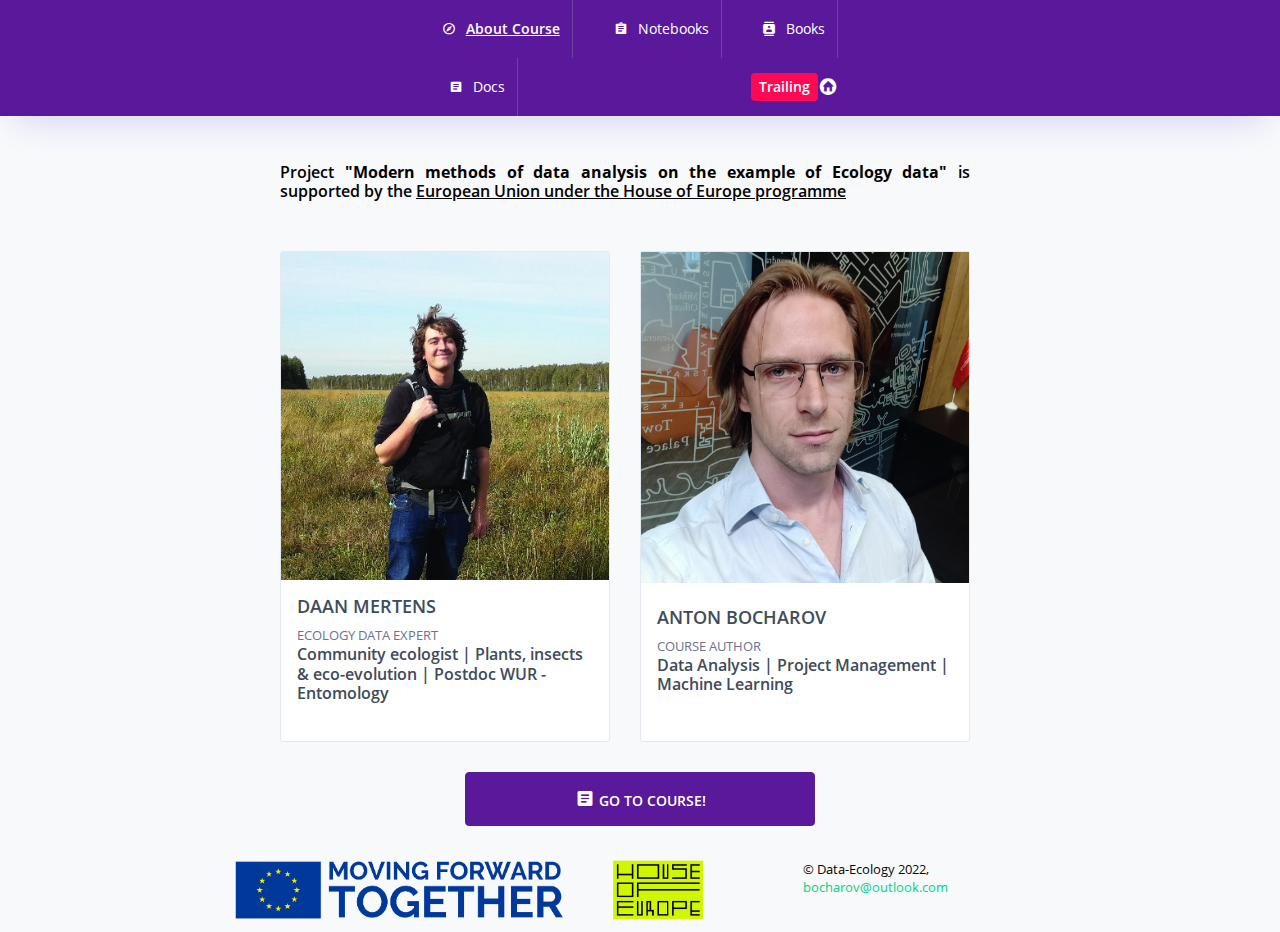
==== commit 16b5e02a: "layout fixes" ====
--- a/index.html
+++ b/index.html
@@ -28,7 +28,7 @@
     <!-- partial:partials/_horizontal-navbar.html -->
     <div class="horizontal-menu">
       <nav class="bottom-navbar">
-        <div class="container">
+        <div class="container col-sm-4">
           <ul class="nav page-navigation">
             <li class="nav-item">
               <a class="nav-link" href="index.html">
@@ -59,24 +59,7 @@
             <li class="nav-item">
               <div class="nav-link d-flex">
                 <button class="btn btn-sm bg-danger text-white"> Trailing </button>
-                <div class="nav-item dropdown">
-                  <a class="nav-link count-indicator dropdown-toggle text-white font-weight-semibold"
-                    id="notificationDropdown" href="#" data-toggle="dropdown"> English </a>
-                  <div class="dropdown-menu dropdown-menu-right navbar-dropdown preview-list"
-                    aria-labelledby="notificationDropdown">
-                    <a class="dropdown-item" href="#">
-                      <i class="flag-icon flag-icon-bl mr-3"></i> French </a>
-                    <div class="dropdown-divider"></div>
-                    <a class="dropdown-item" href="#">
-                      <i class="flag-icon flag-icon-cn mr-3"></i> Chinese </a>
-                    <div class="dropdown-divider"></div>
-                    <a class="dropdown-item" href="#">
-                      <i class="flag-icon flag-icon-de mr-3"></i> German </a>
-                    <div class="dropdown-divider"></div>
-                    <a class="dropdown-item" href="#">
-                      <i class="flag-icon flag-icon-ru mr-3"></i>Russian </a>
-                    </div>
-                  </div>
+
                   <a class="text-white" href="index.html"><i class="mdi mdi-home-circle"></i></a>
                 </div>
               </li>
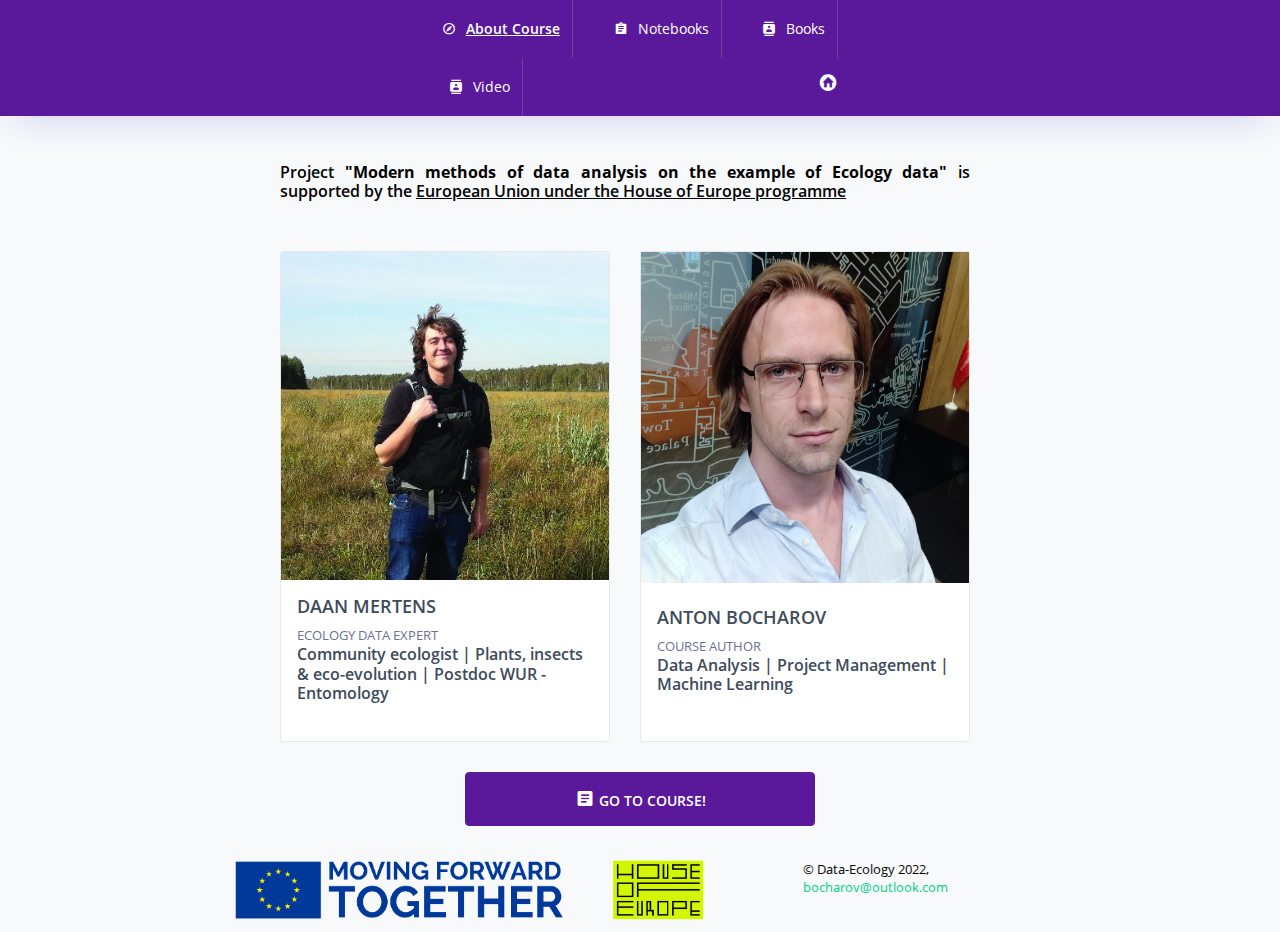
==== commit 693670e0: "added video page" ====
--- a/index.html
+++ b/index.html
@@ -2,6 +2,15 @@
 <html lang="en">
 
 <head>
+  <!-- Global site tag (gtag.js) - Google Analytics -->
+  <script async src="https://www.googletagmanager.com/gtag/js?id=G-S84ED9ZYZX"></script>
+  <script>
+    window.dataLayer = window.dataLayer || [];
+    function gtag() { dataLayer.push(arguments); }
+    gtag('js', new Date());
+
+    gtag('config', 'G-S84ED9ZYZX');
+  </script>
   <!-- Required meta tags -->
   <meta charset="utf-8" />
   <meta name="viewport" content="width=device-width, initial-scale=1, shrink-to-fit=no" />
@@ -49,29 +58,27 @@
                 <span class="menu-title">Books</span>
               </a>
             </li>
-          
+
             <li class="nav-item">
-              <a href="https://www.bootstrapdash.com/demo/plus-free/documentation/documentation.html" class="nav-link"
-                target="_blank">
-                <i class="mdi mdi-file-document-box menu-icon"></i>
-                <span class="menu-title">Docs</span></a>
+              <a class="nav-link" href="pages/forms/video.html">
+                <i class="mdi mdi-contacts menu-icon"></i>
+                <span class="menu-title">Video</span>
+              </a>
             </li>
             <li class="nav-item">
               <div class="nav-link d-flex">
-                <button class="btn btn-sm bg-danger text-white"> Trailing </button>
+                <a class="text-white" href="index.html"><i class="mdi mdi-home-circle"></i></a>
+              </div>
+            </li>
+          </ul>
+        </div>
+      </nav>
+    </div>
+    <!-- partial -->
+    <div class="container-fluid page-body-wrapper">
+      <div class="main-panel">
+        <div class="content-wrapper pb-0">
 
-                  <a class="text-white" href="index.html"><i class="mdi mdi-home-circle"></i></a>
-                </div>
-              </li>
-            </ul>
-          </div>
-        </nav>
-      </div>
-      <!-- partial -->
-      <div class="container-fluid page-body-wrapper">
-        <div class="main-panel">
-        <div class="content-wrapper pb-0">
-          
           <!-- first row starts here -->
           <div class="row col-sm-12 justify-content-md-center">
             <div class="col-sm-8">
@@ -79,11 +86,11 @@
               <h5 style="text-align: justify; margin-top: 25px;margin-bottom: 50px;">
                 Project <b>"Modern methods of data analysis on the example of Ecology data"</b> is supported by the <u>
                   European Union under the House of Europe programme</u>
-                </h5>
-              </div>
+              </h5>
+            </div>
           </div>
-          
-          
+
+
           <!-- chart row starts here -->
           <!-- image card row starts here -->
           <div class="row col-sm-12 justify-content-md-center">
@@ -101,7 +108,7 @@
                   </div>
                   <h5 class="font-weight-semibold"> Community ecologist | Plants, insects & eco-evolution | Postdoc
                     WUR - Entomology </h5>
-  
+
                 </div>
               </div>
             </div>
@@ -110,7 +117,7 @@
                 <div class="card-body p-0">
                   <a href="https://fb.com/bo44arov" target="_blank">
                     <img class="img-fluid w-100"
-                    src="assets/images/dashboard/111607882_1764895670314797_6144187009030337362_n.jpg" alt="" />
+                      src="assets/images/dashboard/111607882_1764895670314797_6144187009030337362_n.jpg" alt="" />
                   </a>
                 </div>
                 <div class="card-body px-3 text-dark">
@@ -124,10 +131,10 @@
             </div>
           </div>
           <div class="row justify-content-md-center">
-          <div class="col-sm-4">
-            <a href="pages/forms/notebooks.html">
-              <button type="button" class="btn btn-primary btn-lg btn-block">
-                <i class="mdi mdi-file-document-box"></i> GO TO COURSE! </button>
+            <div class="col-sm-4">
+              <a href="pages/forms/notebooks.html">
+                <button type="button" class="btn btn-primary btn-lg btn-block">
+                  <i class="mdi mdi-file-document-box"></i> GO TO COURSE! </button>
               </a>
             </div>
           </div>
@@ -145,7 +152,8 @@
                 <a href="https://houseofeurope.org.ua/en"><img height="60"
                     src="assets/images/dashboard/hoe/Screenshot 2021-12-27 173151.png" /> </a>
               </div>
-              <div class="col-sm-3">© Data-Ecology 2022, <br> <a href="mailto:bocharov@outlook.com">bocharov@outlook.com</a> </div>
+              <div class="col-sm-3">© Data-Ecology 2022, <br> <a
+                  href="mailto:bocharov@outlook.com">bocharov@outlook.com</a> </div>
             </div>
             <div>
               <!-- <span class="text-muted d-block text-center text-sm-left d-sm-inline-block"> Distributed By: <a
